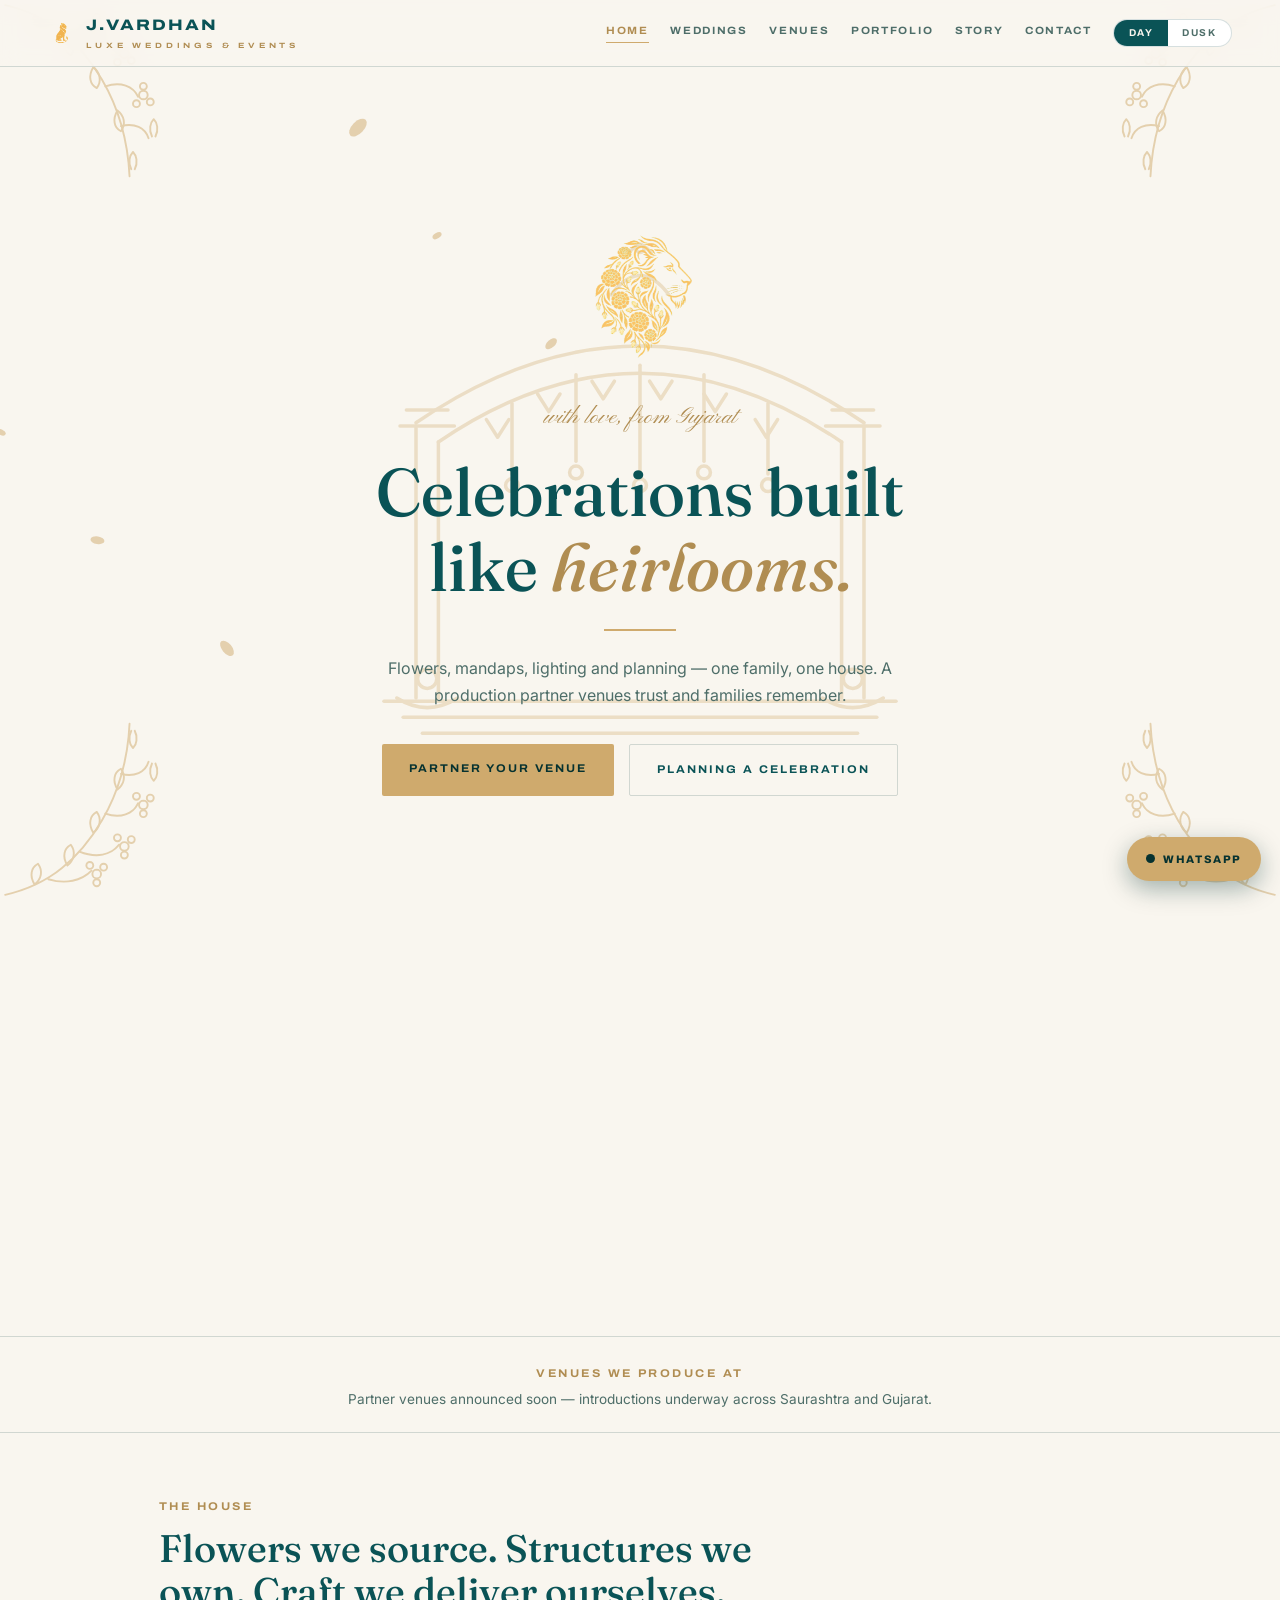
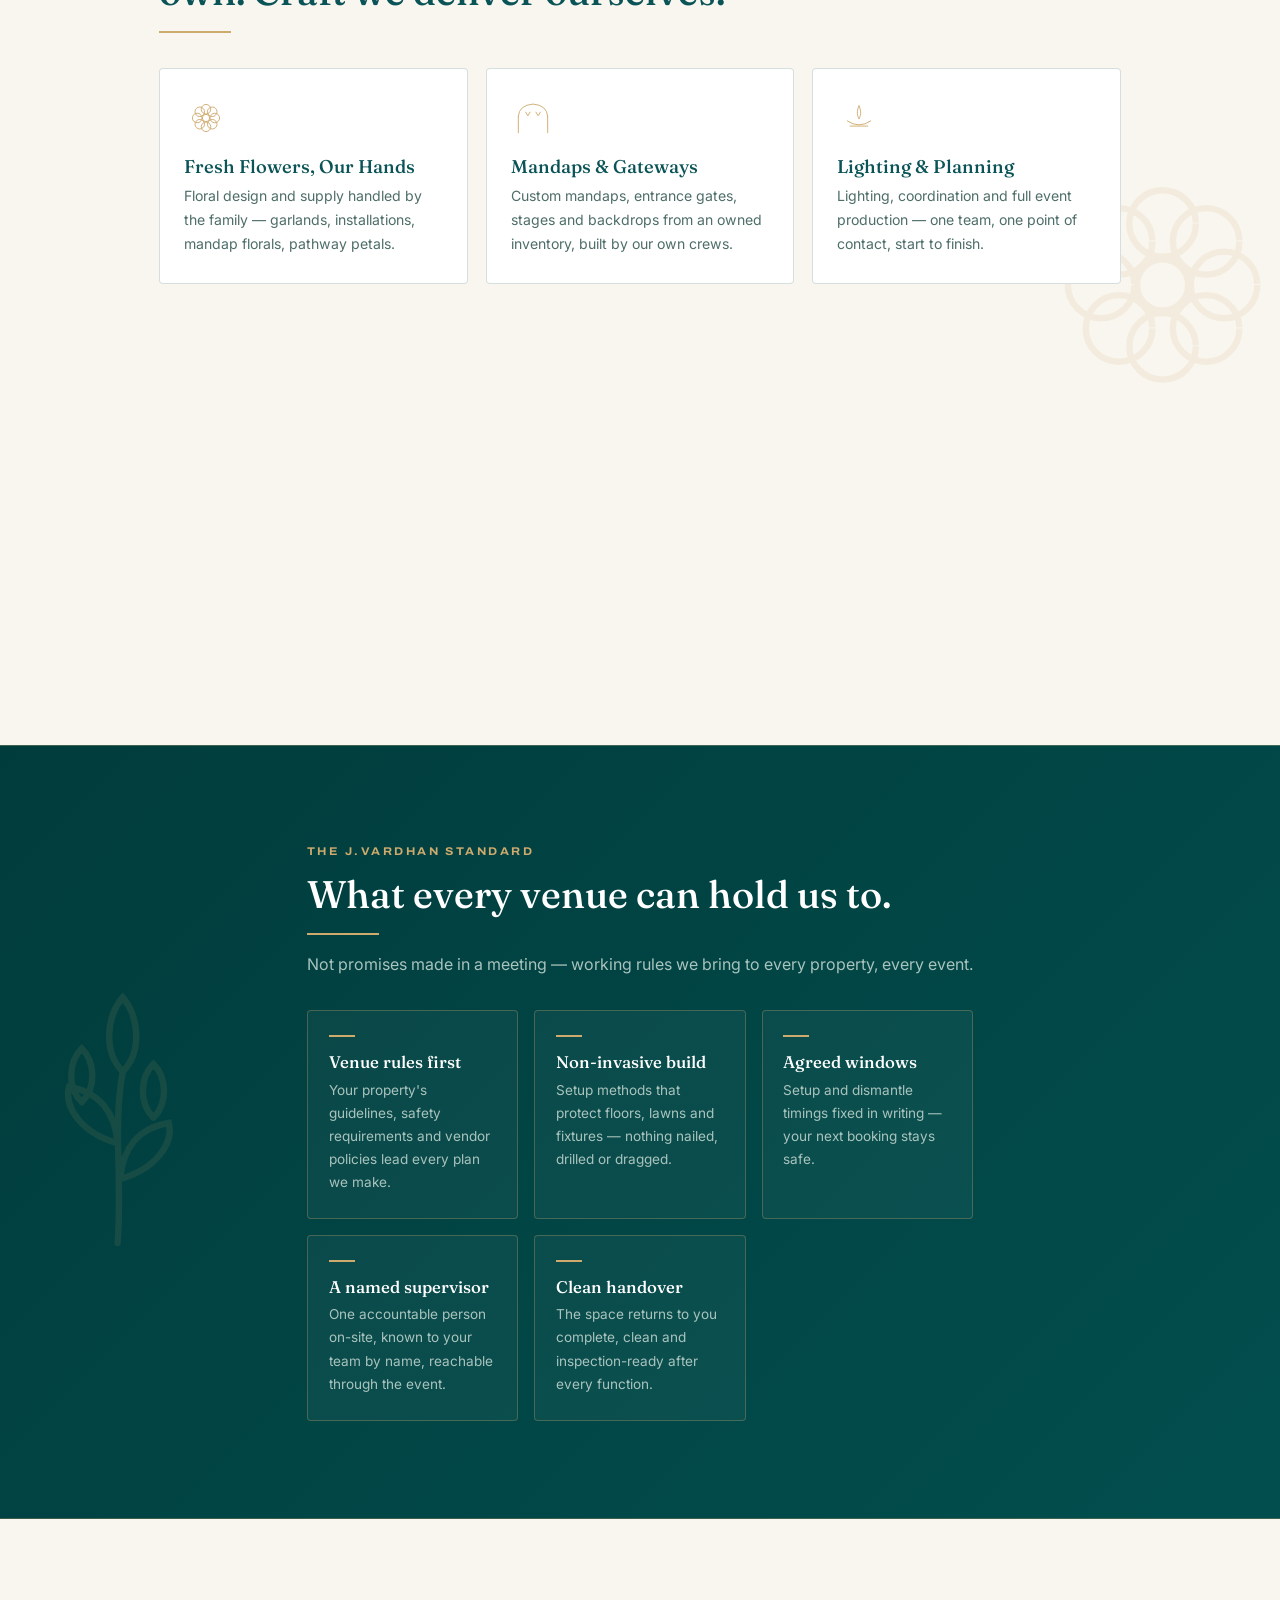
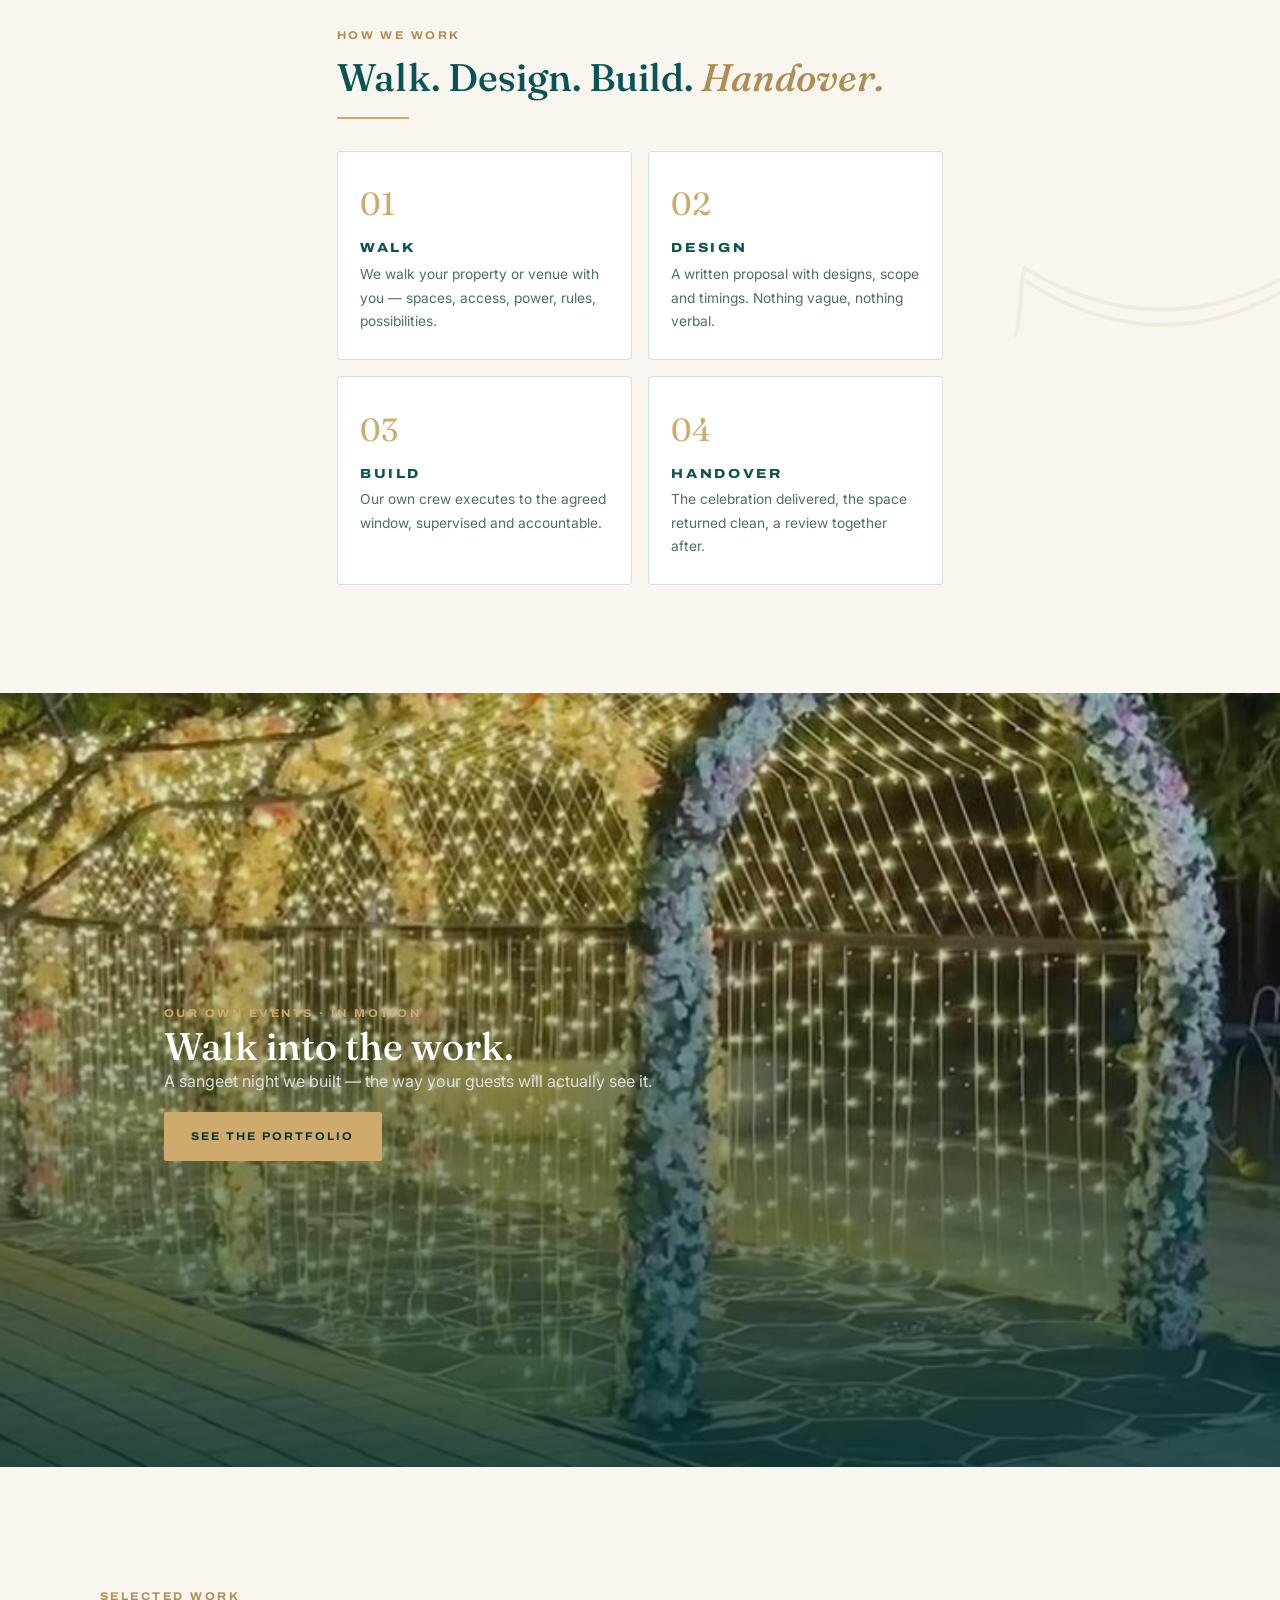
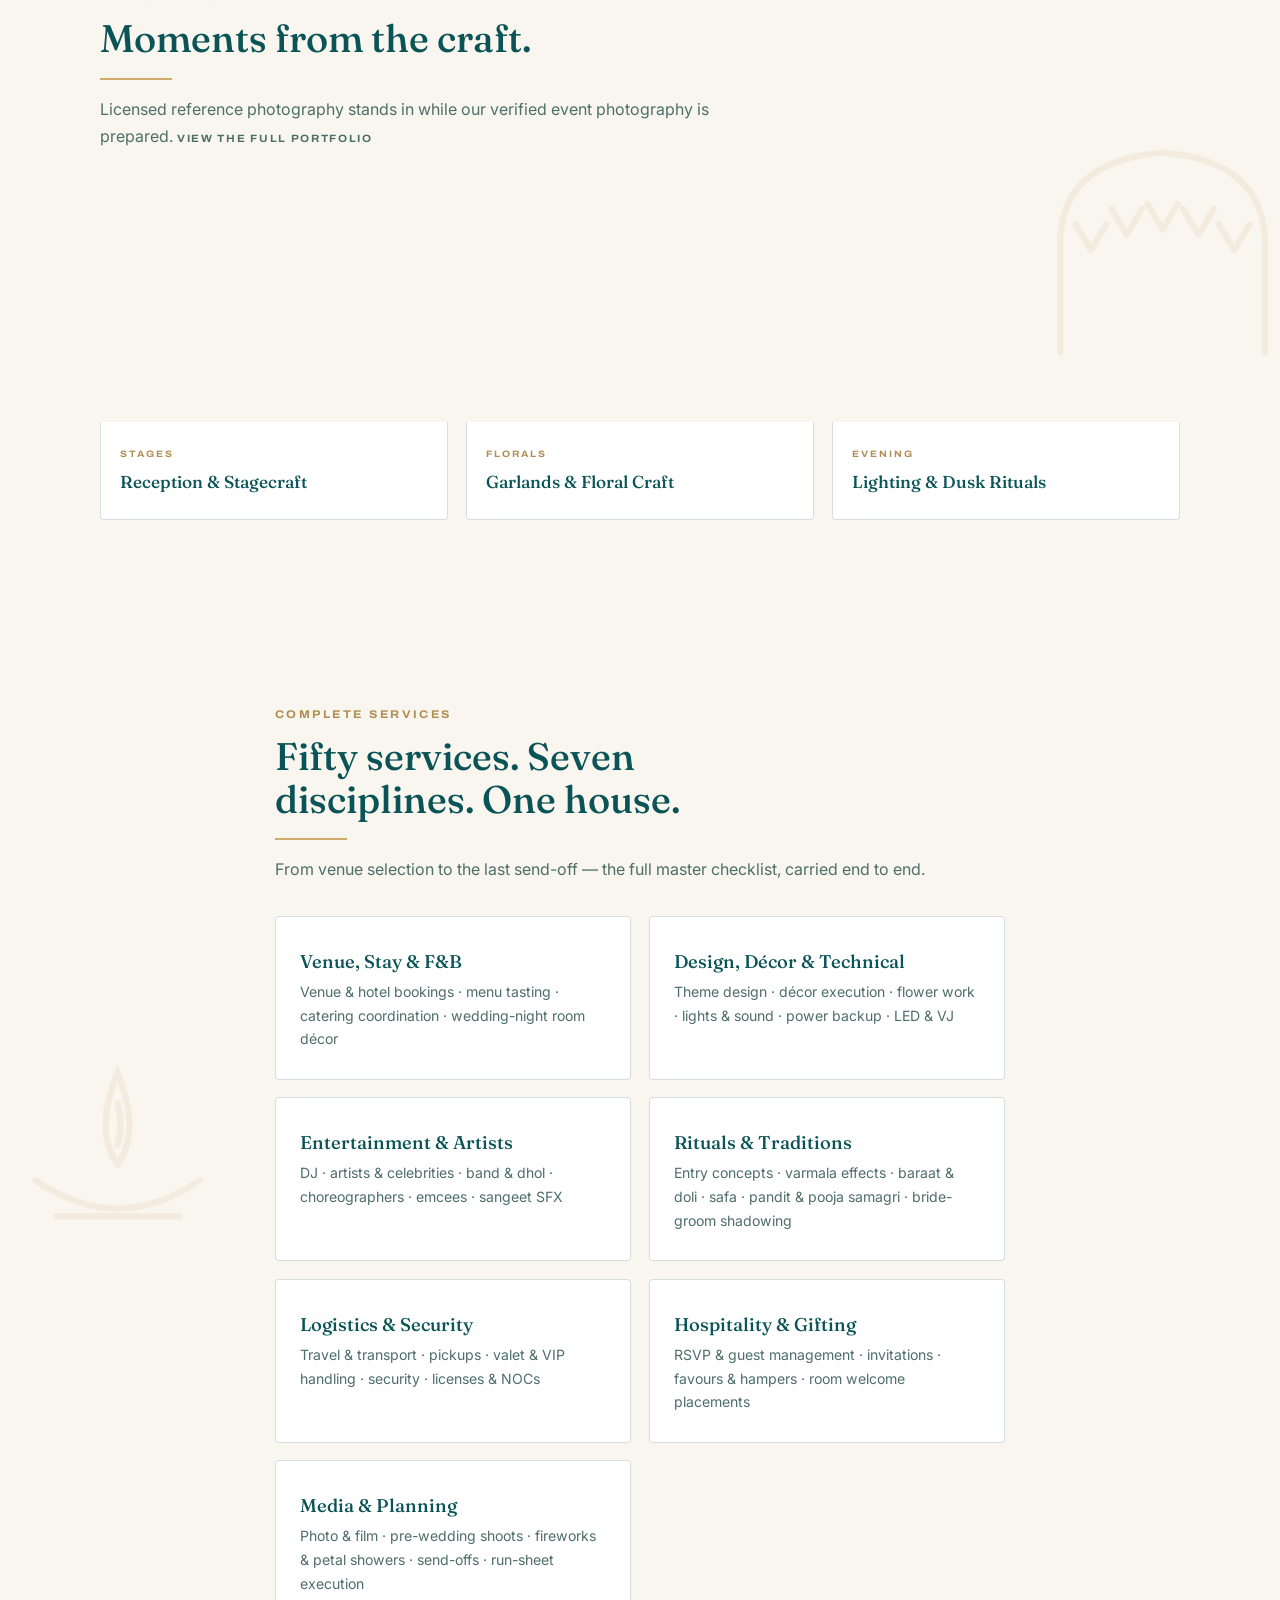
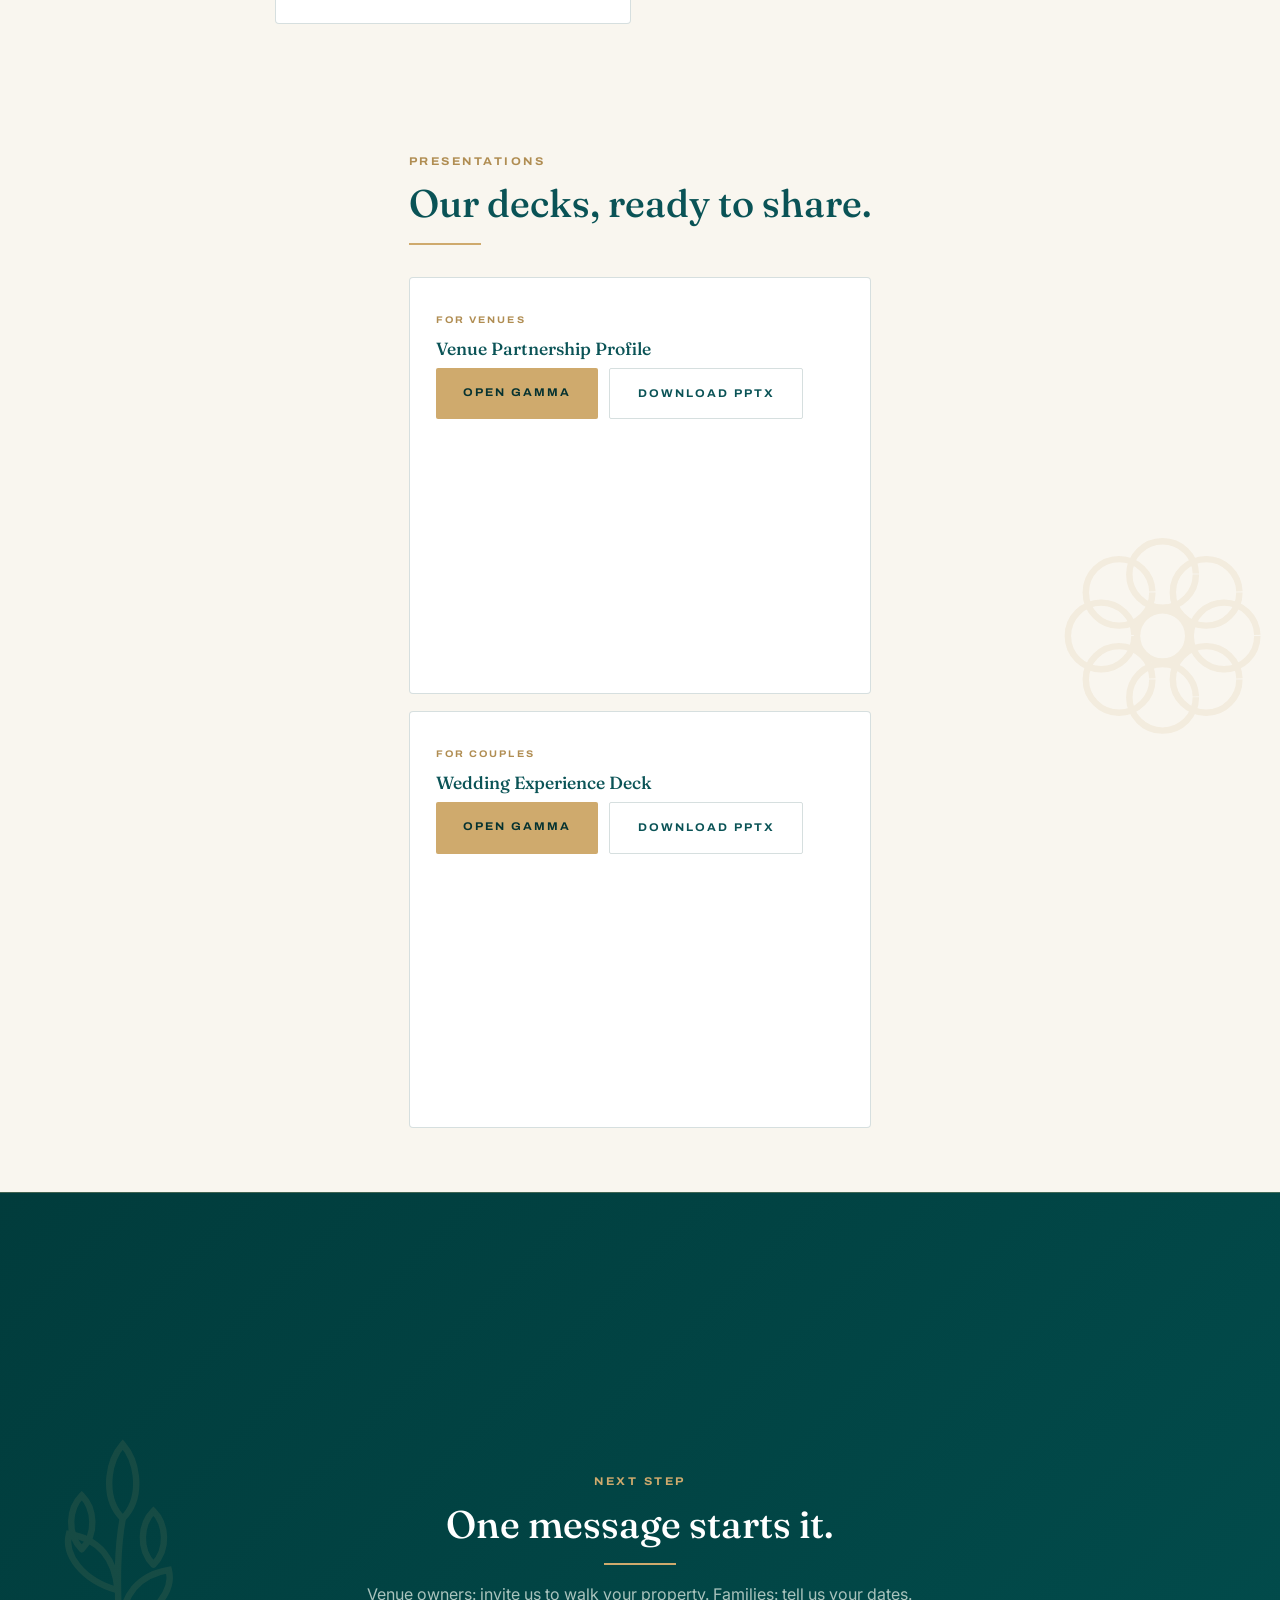
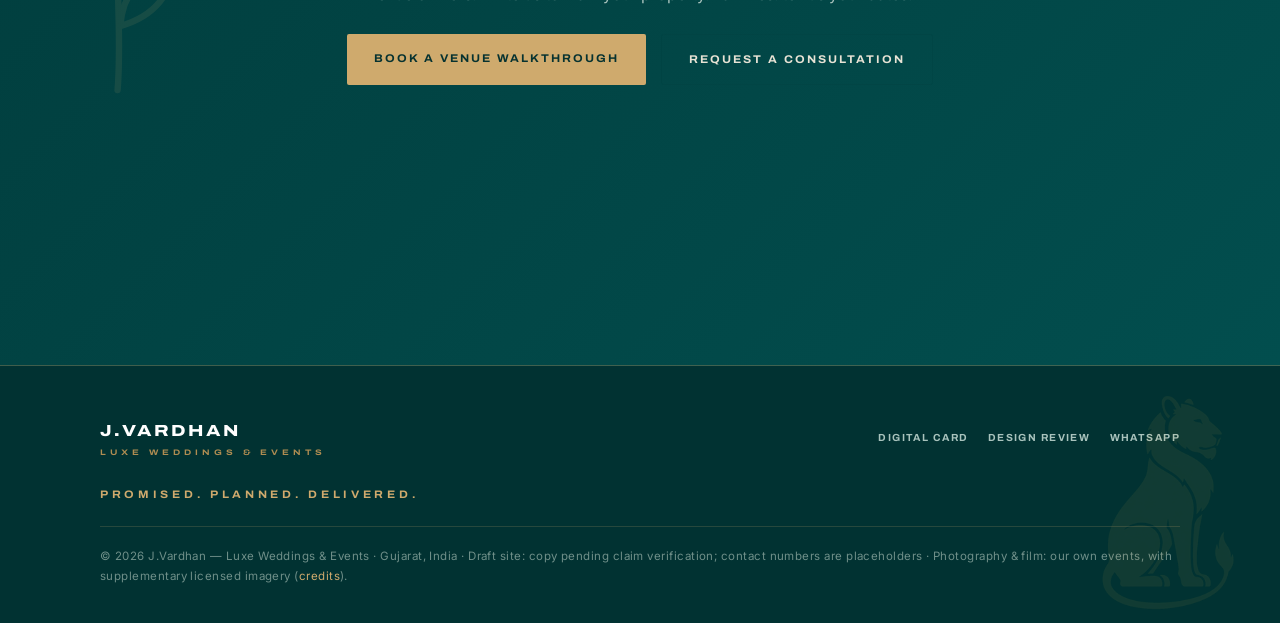
==== index.html @ c7047da2 "Whitespace fill + cache busting - Faint gold side motifs auto-draw into every section's empty edges " ====
<!DOCTYPE html>
<html lang="en">
<head>
  <meta charset="UTF-8">
  <meta name="viewport" content="width=device-width, initial-scale=1.0">
  <title>J.Vardhan — Luxe Weddings &amp; Events | Wedding Production, Gujarat</title>
  <meta name="description" content="A family house of flowers, mandaps, lighting and end-to-end wedding production across Gujarat — and a disciplined partner for the venues that host them.">
  <link rel="canonical" href="https://mihirzalavadia.github.io/jvardhan-site/">
  <meta property="og:type" content="website">
  <meta property="og:title" content="J.Vardhan — Luxe Weddings &amp; Events">
  <meta property="og:description" content="Celebrations built like heirlooms. Flowers, mandaps, lighting and planning — one family, one house. Gujarat, India.">
  <meta property="og:image" content="https://mihirzalavadia.github.io/jvardhan-site/assets/photos/mandap-mandap-chandeliers.jpg">
  <meta property="og:url" content="https://mihirzalavadia.github.io/jvardhan-site/">
  <meta name="twitter:card" content="summary_large_image">
  <link rel="icon" type="image/png" href="assets/lion-guardian.png">
  <link rel="preconnect" href="https://fonts.googleapis.com">
  <link rel="preconnect" href="https://fonts.gstatic.com" crossorigin>
  <link href="https://api.fontshare.com/v2/css?f[]=boska@400,401,500,501,700&display=swap" rel="stylesheet">
  <link href="https://fonts.googleapis.com/css2?family=Archivo:wdth,wght@62..125,400..900&family=Fraunces:ital,opsz,wght@0,9..144,300..700;1,9..144,300..700&family=Inter:wght@400;500;600&family=Pinyon+Script&display=swap" rel="stylesheet">
  <link rel="stylesheet" href="design-system.css?v=4">
  <link rel="preload" as="image" href="assets/photos/mandap-mandap-chandeliers.jpg">
  <script src="ds.js?v=4" defer></script>
  <script type="application/ld+json">
  {
    "@context": "https://schema.org",
    "@type": "LocalBusiness",
    "name": "J.Vardhan - Luxe Weddings & Events",
    "description": "Wedding and event production house: floral design, mandaps, lighting and end-to-end planning across Gujarat, India.",
    "url": "https://mihirzalavadia.github.io/jvardhan-site/",
    "image": "https://mihirzalavadia.github.io/jvardhan-site/assets/lion-floral.png",
    "areaServed": "Gujarat, India",
    "slogan": "Promised. Planned. Delivered."
  }
  </script>
  <style>
    .hero-home { position: relative; text-align: center; overflow: hidden; padding: clamp(3.2rem, 8vw, 5.6rem) 1.5rem clamp(2.6rem, 6vw, 4rem); }
    .hero-home .lion-emblem { width: clamp(130px, 16vw, 175px); margin-inline: auto; }
    .hero-home h1 { max-width: 17ch; margin: 1rem auto 0; }
    .hero-strip { display: grid; grid-template-columns: repeat(auto-fit, minmax(200px, 1fr)); gap: 1.1rem; max-width: 1080px; margin: 0 auto; padding: 0 clamp(1.2rem, 6vw, 4rem) 1rem; }
    .hero-strip .arch-img { aspect-ratio: 3 / 4; }
    .venue-strip { border-top: 1px solid var(--line); border-bottom: 1px solid var(--line); padding: 1.3rem clamp(1.2rem, 6vw, 4rem); text-align: center; }
    .venue-strip p { font-size: .85rem; color: var(--muted); margin-top: .2rem; }
    .pillars, .cat-grid, .case-grid { display: grid; grid-template-columns: repeat(auto-fit, minmax(240px, 1fr)); gap: 1.1rem; }
    .method { display: grid; grid-template-columns: repeat(auto-fit, minmax(200px, 1fr)); gap: 1rem; counter-reset: step; }
    .step { background: var(--surface); border: 1px solid var(--line); border-radius: var(--radius); padding: 1.6rem 1.4rem; counter-increment: step; }
    .step::before { content: "0" counter(step); font-family: var(--font-display); font-size: 2rem; color: var(--accent); display: block; margin-bottom: .6rem; font-variant-numeric: tabular-nums; }
    .step h3 { font-family: var(--font-label); font-stretch: 115%; font-weight: 800; font-size: .82rem; letter-spacing: .2em; text-transform: uppercase; margin-bottom: .45rem; }
    .step p { font-size: .86rem; color: var(--muted); }
    .std-grid { display: grid; grid-template-columns: repeat(auto-fit, minmax(210px, 1fr)); gap: 1rem; }
    .std-card { border: 1px solid rgba(207,170,109,.3); border-radius: var(--radius); padding: 1.5rem 1.3rem; background: rgba(255,255,255,.04); }
    .std-card::before { content: ""; display: block; width: 26px; height: 2px; background: #CFAA6D; margin-bottom: 1rem; }
    .std-card h3 { font-size: 1.05rem; margin-bottom: .4rem; }
    .std-card p { font-size: .85rem; }
    .case .frame-img { aspect-ratio: 16 / 11; }
    .case figcaption { padding: 1rem 1.2rem 1.2rem; background: var(--surface); border: 1px solid var(--line); border-top: 0; border-radius: 0 0 var(--radius) var(--radius); }
    .case figcaption strong { display: block; font-family: var(--font-display); font-weight: 500; color: var(--heading); font-size: 1.08rem; margin: .15rem 0 .2rem; }
    .case .frame-img { border-radius: var(--radius) var(--radius) 0 0; }
    .deck-grid { display: grid; grid-template-columns: repeat(auto-fit, minmax(300px, 1fr)); gap: 1.1rem; }
    .deck-card { background: var(--surface); border: 1px solid var(--line); border-radius: var(--radius); padding: 1.6rem; }
    .deck-card h3 { font-size: 1.1rem; margin: .5rem 0 .6rem; }
    .deck-card p { font-size: .88rem; color: var(--muted); margin-bottom: 1.1rem; }
    .deck-actions { display: flex; gap: .7rem; flex-wrap: wrap; margin-bottom: 1.1rem; }
    .embed-slot iframe { width: 100%; aspect-ratio: 16 / 9; border: 0; border-radius: var(--radius); display: block; }
  </style>
</head>
<body>
<div id="loader" aria-hidden="true">
  <div class="loader-inner">
    <svg viewBox="0 0 400 320" fill="none" stroke="currentColor" stroke-width="3" stroke-linecap="round" stroke-linejoin="round" style="width:180px;height:auto;"><path d="M60 290 V120"/><path d="M74 290 V130"/><path d="M340 290 V120"/><path d="M326 290 V130"/><path d="M60 118 Q200 22 340 118"/><path d="M74 130 Q200 44 326 130"/><path d="M182 38 Q200 14 218 38"/><path d="M193 12 Q200 2 207 12"/><path d="M160 88 V142"/><circle cx="160" cy="149" r="4"/><path d="M200 82 V150"/><circle cx="200" cy="157" r="4"/><path d="M240 88 V142"/><circle cx="240" cy="149" r="4"/><path d="M40 292 H360"/><path d="M52 302 H348"/></svg>
    <div class="wordmark">J.VARDHAN<small>LUXE WEDDINGS &amp; EVENTS</small></div>
    <div class="loader-bar"></div>
  </div>
</div>

<nav class="site-nav">
  <a class="brand" href="index.html" aria-label="J.Vardhan home"><span class="lion-icon"></span><span class="wordmark">J.VARDHAN<small>LUXE WEDDINGS &amp; EVENTS</small></span></a>
  <div class="nav-links">
    <a class="nav-link active" href="index.html">Home</a>
    <a class="nav-link" href="weddings.html">Weddings</a>
    <a class="nav-link" href="venues.html">Venues</a>
    <a class="nav-link" href="portfolio.html">Portfolio</a>
    <a class="nav-link" href="story.html">Story</a>
    <a class="nav-link" href="contact.html">Contact</a>
    <div class="toggle" role="group" aria-label="Theme"><button type="button" id="btnDay" aria-pressed="true">Day</button><button type="button" id="btnDusk" aria-pressed="false">Dusk</button></div>
  </div>
</nav>

<header class="hero-home">
  <canvas id="petals" aria-hidden="true"></canvas>
  <div style="position:relative;z-index:2;">
    <img class="lion-emblem rise" src="assets/lion-floral.png" alt="J.Vardhan floral-mane lion emblem">
    <p class="script-accent rise d1" style="margin-top:.8rem;">with love, from Gujarat</p>
    <h1 class="display-1 rise d2">Celebrations built like <em>heirlooms.</em></h1>
    <div class="gold-rule rise d3" style="margin:1.5rem auto;"></div>
    <p class="rise d3" style="max-width:56ch;margin:0 auto 2.2rem;color:var(--muted);">Flowers, mandaps, lighting and planning — one family, one house. A production partner venues trust and families remember.</p>
    <div class="rise d4" style="display:flex;gap:.9rem;justify-content:center;flex-wrap:wrap;">
      <a class="btn btn-gold" href="venues.html">Partner Your Venue</a>
      <a class="btn btn-ghost" href="weddings.html">Planning a Celebration</a>
    </div>
  </div>
</header>

<div class="hero-strip">
  <div class="arch-img img-hover cr"><img src="assets/real/real-wedding-photo-08.jpg" alt="Grand entrance gateway with elephant statues and drapes, built by J.Vardhan"></div>
  <div class="arch-img img-hover cr"><img src="assets/photos/rituals-varmala-exchange.jpg" alt="Varmala exchange at a vibrant wedding" loading="lazy"></div>
  <div class="arch-img img-hover cr duotone-dusk"><img src="assets/photos/evening-bride-string-lights.jpg" alt="Bride beneath strings of warm evening lights" loading="lazy"></div>
</div>

<div class="venue-strip reveal">
  <span class="eyebrow">Venues We Produce At</span>
  <p>Partner venues announced soon — introductions underway across Saurashtra and Gujarat.</p>
</div>

<section id="house">
  <div class="shell">
    <div class="lockup reveal">
      <span class="eyebrow">The House</span>
      <h2 class="display-2">Flowers we source. Structures we own. Craft we deliver ourselves.</h2>
      <div class="gold-rule"></div>
    </div>
    <div class="pillars" style="margin-top:2.2rem;">
      <div class="card reveal"><span class="motif draw"><svg viewBox="0 0 120 120" fill="none" stroke="currentColor" stroke-width="2.5" style="color:var(--accent);width:44px;height:44px;"><circle cx="60" cy="60" r="10"/><circle cx="84" cy="60" r="13"/><circle cx="77" cy="77" r="13"/><circle cx="60" cy="84" r="13"/><circle cx="43" cy="77" r="13"/><circle cx="36" cy="60" r="13"/><circle cx="43" cy="43" r="13"/><circle cx="60" cy="36" r="13"/><circle cx="77" cy="43" r="13"/></svg></span><h3>Fresh Flowers, Our Hands</h3><p>Floral design and supply handled by the family — garlands, installations, mandap florals, pathway petals.</p></div>
      <div class="card reveal"><span class="motif draw"><svg viewBox="0 0 120 120" fill="none" stroke="currentColor" stroke-width="2.5" stroke-linecap="round" stroke-linejoin="round" style="color:var(--accent);width:44px;height:44px;"><path d="M20 100 V55"/><path d="M100 100 V55"/><path d="M20 55 Q22 25 60 22 Q98 25 100 55"/><path d="M40 44 l6 10 l6 -10"/><path d="M68 44 l6 10 l6 -10"/></svg></span><h3>Mandaps &amp; Gateways</h3><p>Custom mandaps, entrance gates, stages and backdrops from an owned inventory, built by our own crews.</p></div>
      <div class="card reveal"><span class="motif draw"><svg viewBox="0 0 120 120" fill="none" stroke="currentColor" stroke-width="2.5" stroke-linecap="round" style="color:var(--accent);width:44px;height:44px;"><path d="M28 68 Q60 90 92 68"/><path d="M36 82 H84"/><path d="M60 62 C52 50 56 36 60 26 C64 36 68 50 60 62 Z"/></svg></span><h3>Lighting &amp; Planning</h3><p>Lighting, coordination and full event production — one team, one point of contact, start to finish.</p></div>
      <div class="arch-img img-hover cr reveal"><img src="assets/real/real-stage-decore-02.jpg" alt="Evening lounge built by J.Vardhan — greenery and mirror-ball backdrop" loading="lazy" style="height:100%;min-height:260px;object-fit:cover;"></div>
    </div>
  </div>
</section>

<section class="band-dusk" id="standard">
  <div class="shell">
    <div class="lockup reveal">
      <span class="eyebrow">The J.Vardhan Standard</span>
      <h2 class="display-2">What every venue can hold us to.</h2>
      <div class="gold-rule"></div>
      <p>Not promises made in a meeting — working rules we bring to every property, every event.</p>
    </div>
    <div class="std-grid" style="margin-top:2rem;">
      <div class="std-card reveal"><h3>Venue rules first</h3><p>Your property's guidelines, safety requirements and vendor policies lead every plan we make.</p></div>
      <div class="std-card reveal"><h3>Non-invasive build</h3><p>Setup methods that protect floors, lawns and fixtures — nothing nailed, drilled or dragged.</p></div>
      <div class="std-card reveal"><h3>Agreed windows</h3><p>Setup and dismantle timings fixed in writing — your next booking stays safe.</p></div>
      <div class="std-card reveal"><h3>A named supervisor</h3><p>One accountable person on-site, known to your team by name, reachable through the event.</p></div>
      <div class="std-card reveal"><h3>Clean handover</h3><p>The space returns to you complete, clean and inspection-ready after every function.</p></div>
    </div>
  </div>
</section>

<section id="method">
  <div class="shell">
    <div class="lockup reveal">
      <span class="eyebrow">How We Work</span>
      <h2 class="display-2">Walk. Design. Build. <em>Handover.</em></h2>
      <div class="gold-rule"></div>
    </div>
    <div class="method" style="margin-top:2rem;">
      <div class="step reveal"><h3>Walk</h3><p>We walk your property or venue with you — spaces, access, power, rules, possibilities.</p></div>
      <div class="step reveal"><h3>Design</h3><p>A written proposal with designs, scope and timings. Nothing vague, nothing verbal.</p></div>
      <div class="step reveal"><h3>Build</h3><p>Our own crew executes to the agreed window, supervised and accountable.</p></div>
      <div class="step reveal"><h3>Handover</h3><p>The celebration delivered, the space returned clean, a review together after.</p></div>
    </div>
  </div>
</section>

<section class="video-band" style="background-image:url('assets/video/real-sangeet-night-decore-video-425-poster.jpg');">
  <video autoplay muted loop playsinline preload="metadata" poster="assets/video/real-sangeet-night-decore-video-425-poster.jpg" aria-hidden="true">
    <source src="assets/video/real-sangeet-night-decore-video-425.mp4" type="video/mp4">
  </video>
  <div class="vb-overlay" aria-hidden="true"></div>
  <div class="vb-content">
    <span class="eyebrow">Our Own Events · In Motion</span>
    <h2 class="display-2">Walk into the work.</h2>
    <p>A sangeet night we built — the way your guests will actually see it.</p>
    <a class="btn btn-gold" href="portfolio.html" style="margin-top:1rem;">See the Portfolio</a>
  </div>
</section>

<section id="work">
  <div class="shell">
    <div class="lockup reveal">
      <span class="eyebrow">Selected Work</span>
      <h2 class="display-2">Moments from the craft.</h2>
      <div class="gold-rule"></div>
      <p>Licensed reference photography stands in while our verified event photography is prepared. <a href="portfolio.html" class="nav-link" style="font-size:.66rem;">View the full portfolio</a></p>
    </div>
    <div class="case-grid" style="margin-top:2rem;">
      <figure class="case reveal"><div class="frame-img img-hover cr"><img src="assets/photos/stage-stage-floral-arch.jpg" alt="Wedding stage with floral arch" loading="lazy"></div><figcaption><span class="eyebrow" style="font-size:.58rem;">Stages</span><strong>Reception &amp; Stagecraft</strong></figcaption></figure>
      <figure class="case reveal"><div class="frame-img img-hover cr"><img src="assets/photos/florals-garland-marigold-closeup.jpg" alt="Marigold garlands close-up" loading="lazy"></div><figcaption><span class="eyebrow" style="font-size:.58rem;">Florals</span><strong>Garlands &amp; Floral Craft</strong></figcaption></figure>
      <figure class="case reveal"><div class="frame-img img-hover cr duotone-dusk"><img src="assets/photos/evening-diya-row.jpg" alt="Row of lit diyas at dusk" loading="lazy"></div><figcaption><span class="eyebrow" style="font-size:.58rem;">Evening</span><strong>Lighting &amp; Dusk Rituals</strong></figcaption></figure>
    </div>
  </div>
</section>

<section id="services">
  <div class="shell">
    <div class="lockup reveal">
      <span class="eyebrow">Complete Services</span>
      <h2 class="display-2">Fifty services. Seven disciplines. One house.</h2>
      <div class="gold-rule"></div>
      <p>From venue selection to the last send-off — the full master checklist, carried end to end.</p>
    </div>
    <div class="cat-grid" style="margin-top:2rem;">
      <div class="card reveal"><h3>Venue, Stay &amp; F&amp;B</h3><p>Venue &amp; hotel bookings · menu tasting · catering coordination · wedding-night room décor</p></div>
      <div class="card reveal"><h3>Design, Décor &amp; Technical</h3><p>Theme design · décor execution · flower work · lights &amp; sound · power backup · LED &amp; VJ</p></div>
      <div class="card reveal"><h3>Entertainment &amp; Artists</h3><p>DJ · artists &amp; celebrities · band &amp; dhol · choreographers · emcees · sangeet SFX</p></div>
      <div class="card reveal"><h3>Rituals &amp; Traditions</h3><p>Entry concepts · varmala effects · baraat &amp; doli · safa · pandit &amp; pooja samagri · bride-groom shadowing</p></div>
      <div class="card reveal"><h3>Logistics &amp; Security</h3><p>Travel &amp; transport · pickups · valet &amp; VIP handling · security · licenses &amp; NOCs</p></div>
      <div class="card reveal"><h3>Hospitality &amp; Gifting</h3><p>RSVP &amp; guest management · invitations · favours &amp; hampers · room welcome placements</p></div>
      <div class="card reveal"><h3>Media &amp; Planning</h3><p>Photo &amp; film · pre-wedding shoots · fireworks &amp; petal showers · send-offs · run-sheet execution</p></div>
    </div>
  </div>
</section>

<section id="decks">
  <div class="shell">
    <div class="lockup reveal">
      <span class="eyebrow">Presentations</span>
      <h2 class="display-2">Our decks, ready to share.</h2>
      <div class="gold-rule"></div>
    </div>
    <div class="deck-grid" style="margin-top:2rem;">
      <div class="deck-card reveal">
        <span class="eyebrow" style="font-size:.6rem;">For Venues</span>
        <h3>Venue Partnership Profile</h3>
        <div class="deck-actions">
          <a class="btn btn-gold" href="https://gamma.app/docs/e8l4s66mb99wnsn" target="_blank" rel="noopener">Open Gamma</a>
          <a class="btn btn-ghost" href="assets/decks/JVARDHAN-B2B-VENUE-TRUST-DECK.pptx">Download PPTX</a>
        </div>
        <div class="embed-slot"><iframe src="https://gamma.app/embed/e8l4s66mb99wnsn" allow="fullscreen" title="Venue Partnership Trust Deck" loading="lazy"></iframe></div>
      </div>
      <div class="deck-card reveal">
        <span class="eyebrow" style="font-size:.6rem;">For Couples</span>
        <h3>Wedding Experience Deck</h3>
        <div class="deck-actions">
          <a class="btn btn-gold" href="https://gamma.app/docs/vffu0vihvejfh9n" target="_blank" rel="noopener">Open Gamma</a>
          <a class="btn btn-ghost" href="assets/decks/JVARDHAN-CUSTOMER-TRUST-DECK.pptx">Download PPTX</a>
        </div>
        <div class="embed-slot"><iframe src="https://gamma.app/embed/vffu0vihvejfh9n" allow="fullscreen" title="Wedding Experience Trust Deck" loading="lazy"></iframe></div>
      </div>
    </div>
  </div>
</section>

<section class="band-dusk">
  <div class="shell" style="text-align:center;">
    <div class="lockup center reveal">
      <span class="eyebrow">Next Step</span>
      <h2 class="display-2">One message starts it.</h2>
      <div class="gold-rule"></div>
      <p>Venue owners: invite us to walk your property. Families: tell us your dates.</p>
    </div>
    <div class="reveal" style="display:flex;gap:.9rem;justify-content:center;flex-wrap:wrap;margin-top:1.6rem;">
      <a class="btn btn-gold" href="contact.html">Book a Venue Walkthrough</a>
      <a class="btn btn-ghost" href="contact.html">Request a Consultation</a>
    </div>
  </div>
</section>

<footer class="site-footer">
  <img class="ghost" src="assets/lion-guardian.png" alt="" aria-hidden="true">
  <div class="foot-row">
    <span class="wordmark">J.VARDHAN<small>LUXE WEDDINGS &amp; EVENTS</small></span>
    <div class="foot-links">
      <a href="connect.html">Digital Card</a>
      <a href="style-preview.html">Design Review</a>
      <a href="https://wa.me/910000000000" rel="noopener">WhatsApp</a>
    </div>
  </div>
  <p class="foot-tag">Promised. Planned. Delivered.</p>
  <p class="foot-note">&copy; 2026 J.Vardhan — Luxe Weddings &amp; Events · Gujarat, India · Draft site: copy pending claim verification; contact numbers are placeholders · Photography &amp; film: our own events, with supplementary licensed imagery (<a href="assets/photos/photos-credits.md">credits</a>).</p>
</footer>

<a class="float-wa" href="https://wa.me/910000000000" rel="noopener" aria-label="Chat on WhatsApp">WhatsApp</a>
</body>
</html>
---- design-system.css ----
/* ============================================================
   J.VARDHAN — LUXE WEDDINGS & EVENTS · Design System v2
   Law lives in .claude/skills/web-design/SKILL.md — keep in sync.
   ============================================================ */

/* ---------- tokens ---------- */
:root {
  /* colour — Day */
  --bg: #F9F6EF;
  --bg-css: #F9F6EF;
  --surface: #FFFFFF;
  --text: #0A3F3B;
  --heading: #0A5356;
  --muted: #4E6E69;
  --accent: #CFAA6D;
  --accent-deep: #B08D52;
  --line: rgba(1, 60, 60, .16);
  --shadow: 0 10px 30px rgba(1, 60, 60, .08);
  --dusk-a: #013C3C;
  --dusk-b: #024E4E;

  /* type */
  --font-display: "Boska", "Fraunces", Georgia, serif;
  --font-script: "Pinyon Script", cursive;
  --font-label: "Archivo", Arial, sans-serif;
  --font-sans: "Inter", "Segoe UI", system-ui, sans-serif;

  /* scale */
  --fs-d1: clamp(2.2rem, 5.4vw, 4.2rem);
  --fs-d2: clamp(1.6rem, 3.2vw, 2.4rem);
  --fs-h3: 1.15rem;
  --fs-body: 1rem;
  --fs-cap: .82rem;
  --fs-eyebrow: .7rem;

  /* shape */
  --arch: 999px 999px 6px 6px; /* signature arch crop */
  --radius: 4px;

  /* motion */
  --ease-drape: cubic-bezier(.22, .8, .3, 1);
}
:root[data-theme="dusk"] {
  --bg: #013C3C;
  --bg-css: linear-gradient(135deg, #013C3C 0%, #024E4E 100%);
  --surface: rgba(255, 255, 255, .05);
  --text: #E8E3D5;
  --heading: #FFFFFF;
  --muted: #A9C3BD;
  --accent-deep: #E0C08A;
  --line: rgba(207, 170, 109, .28);
  --shadow: 0 10px 30px rgba(0, 0, 0, .25);
}

/* ---------- base ---------- */
* { margin: 0; padding: 0; box-sizing: border-box; }
html { scroll-behavior: smooth; }
body {
  background: var(--bg-css);
  background-attachment: fixed;
  color: var(--text);
  font-family: var(--font-sans);
  font-size: var(--fs-body);
  line-height: 1.7;
  transition: color .4s ease;
}
img { max-width: 100%; display: block; }
h1, h2, h3 { font-family: var(--font-display); font-weight: 500; color: var(--heading); text-wrap: balance; line-height: 1.12; }
h1 em, h2 em { font-style: italic; color: var(--accent-deep); }
a:focus-visible, button:focus-visible, input:focus-visible, select:focus-visible, textarea:focus-visible,
summary:focus-visible { outline: 2px solid var(--accent); outline-offset: 2px; }
@media (prefers-reduced-motion: reduce) {
  *, *::before, *::after { animation: none !important; transition: none !important; }
  html { scroll-behavior: auto; }
}

/* ---------- type roles ---------- */
.display-1 { font-size: var(--fs-d1); }
.display-2 { font-size: var(--fs-d2); }
.eyebrow {
  font-family: var(--font-label); font-stretch: 110%;
  font-size: var(--fs-eyebrow); font-weight: 700;
  letter-spacing: .22em; text-transform: uppercase;
  color: var(--accent-deep);
}
.script-accent { font-family: var(--font-script); font-size: 1.5rem; color: var(--accent-deep); font-weight: 400; }
.caption { font-size: var(--fs-cap); color: var(--muted); }

/* stationery lockup — the section opener */
.lockup { max-width: 680px; }
.lockup .eyebrow { display: block; margin-bottom: .7rem; }
.lockup h1, .lockup h2 { margin-bottom: .8rem; }
.lockup .gold-rule { margin: 1.1rem 0 1rem; }
.lockup p { color: var(--muted); }
.lockup.center { margin-inline: auto; text-align: center; }
.lockup.center .gold-rule { margin-inline: auto; }
.gold-rule { width: 72px; height: 2px; background: var(--accent); }

/* brand wordmark */
.wordmark {
  font-family: var(--font-label); font-stretch: 122%; font-weight: 800;
  letter-spacing: .13em; color: var(--heading); white-space: nowrap;
}
.wordmark small { display: block; font-size: .5em; font-weight: 700; letter-spacing: .5em; color: var(--accent-deep); margin-top: .18em; }

/* ---------- layout ---------- */
section { padding: clamp(2.3rem, 5vw, 4.2rem) clamp(1.2rem, 6vw, 4rem); }
.shell { max-width: 1080px; margin-inline: auto; }
section > .shell { position: relative; z-index: 1; }

/* faint side motifs — automatic whitespace fill (injected by ds.js) */
.side-motif { position: absolute; top: 50%; transform: translateY(-50%); width: min(320px, 24vw); color: var(--accent); opacity: .13; pointer-events: none; z-index: 0; }
.side-motif svg { width: 100%; height: auto; }
.side-motif.sm-right { right: -36px; }
.side-motif.sm-left { left: -36px; transform: translateY(-50%) scaleX(-1); }
.band-dusk .side-motif { opacity: .1; }
@media (max-width: 900px) { .side-motif { display: none; } }
.band-dusk {
  background: linear-gradient(135deg, var(--dusk-a), var(--dusk-b));
  color: #E8E3D5;
  border-top: 1px solid rgba(207, 170, 109, .3);
  border-bottom: 1px solid rgba(207, 170, 109, .3);
}
.band-dusk h1, .band-dusk h2, .band-dusk h3 { color: #fff; }
.band-dusk p { color: #A9C3BD; }
.band-dusk .eyebrow { color: #CFAA6D; }

/* ---------- motifs ---------- */
.motif { color: var(--accent); display: inline-block; }
.motif img, .motif svg { width: 100%; height: 100%; }
.motif-divider { display: flex; justify-content: center; padding: .4rem 0 1.2rem; color: var(--accent); }
.motif-divider img { height: 30px; opacity: .85; }
.corner-frame { position: relative; }
.corner-frame::before, .corner-frame::after {
  content: ""; position: absolute; width: 34px; height: 34px;
  border: 2px solid var(--accent); opacity: .6;
}
.corner-frame::before { top: 10px; left: 10px; border-right: 0; border-bottom: 0; }
.corner-frame::after { bottom: 10px; right: 10px; border-left: 0; border-top: 0; }

/* ---------- buttons ---------- */
.btn {
  display: inline-block;
  font-family: var(--font-label); font-stretch: 108%; font-size: .7rem; font-weight: 700;
  letter-spacing: .18em; text-transform: uppercase; text-decoration: none;
  padding: .95rem 1.7rem; border-radius: 2px; border: 0; cursor: pointer;
  transition: transform .25s, box-shadow .25s, background .25s, color .25s, border-color .25s;
}
.btn:hover { transform: translateY(-2px); box-shadow: var(--shadow); }
.btn-gold { background: var(--accent); color: #063230; }
.btn-gold:hover { background: var(--accent-deep); }
.btn-ghost { border: 1px solid var(--line); color: var(--heading); background: transparent; }
.band-dusk .btn-ghost, .band-dusk .btn-ghost:visited { color: #E8E3D5; }

/* nav link underline draw */
.nav-link { position: relative; font-family: var(--font-label); font-stretch: 108%; font-size: .66rem; font-weight: 700; letter-spacing: .16em; text-transform: uppercase; color: var(--muted); text-decoration: none; padding-bottom: .2rem; }
.nav-link::after { content: ""; position: absolute; left: 0; bottom: 0; height: 1.5px; width: 0; background: var(--accent); transition: width .25s var(--ease-drape); }
.nav-link:hover { color: var(--accent-deep); }
.nav-link:hover::after { width: 100%; }

/* ---------- cards ---------- */
.card { background: var(--surface); border: 1px solid var(--line); border-radius: var(--radius); padding: 1.7rem 1.5rem; }
.card h3 { font-size: var(--fs-h3); margin: .5rem 0 .45rem; }
.card p { font-size: .88rem; color: var(--muted); }
.card .motif { width: 44px; height: 44px; }

/* service item (checklist categories) */
.svc-cat { display: flex; gap: 1rem; align-items: flex-start; }
.svc-cat .motif { flex: 0 0 40px; height: 40px; margin-top: .2rem; }

/* case-study spec block */
.spec { display: grid; gap: .35rem; font-size: .8rem; }
.spec > div { display: grid; grid-template-columns: 92px 1fr; gap: .6rem; }
.spec dt { font-family: var(--font-label); font-size: .6rem; font-weight: 700; letter-spacing: .14em; text-transform: uppercase; color: var(--accent-deep); padding-top: .15rem; }
.spec dd { color: var(--muted); }

/* ---------- imagery ---------- */
.arch-img { border-radius: var(--arch); overflow: hidden; border: 1px solid var(--line); }
.arch-img img { width: 100%; height: 100%; object-fit: cover; }
.frame-img { border-radius: var(--radius); overflow: hidden; border: 1px solid var(--line); }
.img-hover { overflow: hidden; }
.img-hover img { transition: transform .5s var(--ease-drape), opacity .3s; }
.img-hover:hover img { transform: scale(1.04); }
.duotone-dusk { position: relative; }
.duotone-dusk::after { content: ""; position: absolute; inset: 0; background: linear-gradient(180deg, rgba(1,60,60,0) 40%, rgba(1,50,50,.55)); pointer-events: none; }

/* ---------- animation blocks ---------- */
/* Veil Lift — page-load curtain (element #veil added per page) */
#veil {
  position: fixed; inset: 0; z-index: 90; pointer-events: none;
  background: linear-gradient(180deg, var(--dusk-a), var(--bg));
  transform: translateY(0);
  transition: transform .9s var(--ease-drape), opacity .9s var(--ease-drape);
}
#veil.lift { transform: translateY(-100%); opacity: .2; }
.rise { opacity: 0; transform: translateY(18px); animation: jvRise .9s var(--ease-drape) forwards; }
.rise.d1 { animation-delay: .15s; } .rise.d2 { animation-delay: .3s; }
.rise.d3 { animation-delay: .45s; } .rise.d4 { animation-delay: .6s; }
@keyframes jvRise { to { opacity: 1; transform: none; } }

/* Curtain Reveal — scroll images */
.cr { clip-path: inset(0 0 100% 0); transition: clip-path 1.2s var(--ease-drape); }
.cr.in { clip-path: inset(0 0 0% 0); }

/* soft reveal for text/cards */
.reveal { opacity: 0; transform: translateY(22px); transition: opacity .7s ease, transform .7s ease; }
.reveal.in { opacity: 1; transform: none; }

/* Gold Draw — ds.js sets dash values; this animates them */
.draw path, .draw circle { transition: stroke-dashoffset 1.1s var(--ease-drape); }

/* Petal Drift canvas */
#petals { position: absolute; inset: 0; pointer-events: none; z-index: 1; }

/* ---------- components ---------- */
/* FAQ */
.faq details { border-bottom: 1px solid var(--line); }
.faq summary { cursor: pointer; list-style: none; display: flex; justify-content: space-between; align-items: center; gap: 1rem; padding: 1.1rem 0; font-family: var(--font-display); font-size: 1.05rem; color: var(--heading); }
.faq summary::-webkit-details-marker { display: none; }
.faq summary::after { content: "+"; font-family: var(--font-label); color: var(--accent-deep); font-size: 1.1rem; transition: transform .3s; }
.faq details[open] summary::after { transform: rotate(45deg); }
.faq details p { padding: 0 0 1.2rem; font-size: .9rem; color: var(--muted); max-width: 64ch; }

/* pagination */
.pagination { display: flex; gap: .45rem; justify-content: center; align-items: center; flex-wrap: wrap; }
.pagination a, .pagination span {
  font-family: var(--font-label); font-size: .72rem; font-weight: 700; letter-spacing: .08em;
  min-width: 40px; height: 40px; display: inline-flex; align-items: center; justify-content: center;
  border: 1px solid var(--line); border-radius: 2px; text-decoration: none; color: var(--muted);
  font-variant-numeric: tabular-nums; transition: all .25s;
}
.pagination a:hover { color: var(--accent-deep); border-color: var(--accent); }
.pagination .current { background: var(--heading); color: var(--bg); border-color: var(--heading); }

/* form fields (dusk enquiry) */
.field { display: flex; flex-direction: column; gap: .35rem; }
.field label { font-family: var(--font-label); font-size: .62rem; font-weight: 700; letter-spacing: .18em; text-transform: uppercase; color: #CFAA6D; }
.field input, .field select, .field textarea {
  background: rgba(255,255,255,.06); border: 1px solid rgba(207,170,109,.35); border-radius: 2px;
  padding: .8rem .9rem; color: #F3EFE3; font-family: var(--font-sans); font-size: .92rem;
}
.field select option { color: #0A3F3B; }
.field textarea { min-height: 96px; resize: vertical; }

/* floating WhatsApp */
.float-wa {
  position: fixed; right: 1.2rem; bottom: 1.2rem; z-index: 60;
  display: flex; align-items: center; gap: .5rem;
  background: var(--accent); color: #063230; text-decoration: none;
  font-family: var(--font-label); font-size: .68rem; font-weight: 800; letter-spacing: .14em; text-transform: uppercase;
  padding: .8rem 1.2rem; border-radius: 999px; box-shadow: 0 8px 24px rgba(1,50,50,.35);
  transition: transform .25s, background .25s;
}
.float-wa::before { content: ""; width: 9px; height: 9px; border-radius: 50%; background: #063230; }
.float-wa:hover { transform: translateY(-3px); background: var(--accent-deep); }

/* theme toggle */
.toggle { display: flex; align-items: center; border: 1px solid var(--line); border-radius: 999px; overflow: hidden; background: var(--surface); padding: 0; }
.toggle button { font-family: var(--font-label); font-size: .62rem; font-weight: 700; letter-spacing: .16em; text-transform: uppercase; border: 0; background: transparent; color: var(--muted); padding: .45rem .9rem; cursor: pointer; transition: background .3s, color .3s; }
.toggle button[aria-pressed="true"] { background: var(--heading); color: var(--bg); }

/* ---------- shared nav & footer ---------- */
.site-nav {
  position: sticky; top: 0; z-index: 50;
  display: flex; align-items: center; justify-content: space-between; gap: 1rem;
  padding: .8rem clamp(1rem, 5vw, 3rem);
  background: color-mix(in srgb, var(--bg) 82%, transparent);
  backdrop-filter: blur(10px);
  border-bottom: 1px solid var(--line);
  transition: background .4s ease;
}
.brand { display: flex; align-items: center; gap: .65rem; text-decoration: none; }
.brand .lion-icon { width: 28px; height: 28px; background: url("assets/lion-guardian.png") center/contain no-repeat; }
.brand .wordmark { font-size: .95rem; }
.nav-links { display: flex; align-items: center; gap: 1.35rem; overflow-x: auto; scrollbar-width: none; }
.nav-links::-webkit-scrollbar { display: none; }
.nav-link.active { color: var(--accent-deep); }
.nav-link.active::after { width: 100%; }
.site-footer { position: relative; overflow: hidden; background: #013232; color: #A9C3BD; padding: 3.2rem clamp(1.2rem, 6vw, 4rem) 2.3rem; }
.site-footer .ghost { position: absolute; right: -40px; bottom: -30px; width: 300px; opacity: .07; pointer-events: none; }
.site-footer .wordmark { color: #fff; font-size: 1rem; }
.foot-row { display: flex; justify-content: space-between; align-items: center; gap: 1.5rem; flex-wrap: wrap; max-width: 1080px; margin: 0 auto 1.6rem; }
.foot-links { display: flex; gap: 1.2rem; flex-wrap: wrap; }
.foot-links a { font-family: var(--font-label); font-size: .64rem; font-weight: 700; letter-spacing: .14em; text-transform: uppercase; color: #A9C3BD; text-decoration: none; }
.foot-links a:hover { color: #CFAA6D; }
.foot-tag { font-family: var(--font-label); font-stretch: 110%; font-size: .68rem; font-weight: 700; letter-spacing: .34em; text-transform: uppercase; color: #CFAA6D; max-width: 1080px; margin: 0 auto 1.4rem; }
.foot-note { max-width: 1080px; margin: 0 auto; font-size: .72rem; letter-spacing: .04em; color: #6F8F89; border-top: 1px solid rgba(207, 170, 109, .18); padding-top: 1.3rem; }
.foot-note a { color: #CFAA6D; text-decoration: none; }

/* ---------- branded loader ---------- */
#loader {
  position: fixed; inset: 0; z-index: 100;
  background: linear-gradient(135deg, var(--dusk-a), var(--dusk-b));
  display: flex; align-items: center; justify-content: center;
  transition: opacity .55s var(--ease-drape), visibility .55s;
}
#loader.done { opacity: 0; visibility: hidden; }
.loader-inner { text-align: center; color: var(--accent); }
.loader-inner svg { width: 86px; height: 86px; }
.loader-inner .wordmark { color: #fff; font-size: .95rem; margin-top: .9rem; opacity: 0; animation: jvRise .7s .25s var(--ease-drape) forwards; }
.loader-bar { width: 130px; height: 2px; margin: 1.2rem auto 0; background: rgba(207, 170, 109, .22); overflow: hidden; border-radius: 2px; }
.loader-bar::after { content: ""; display: block; width: 42%; height: 100%; background: var(--accent); animation: jvSlide 1s infinite var(--ease-drape); }
@keyframes jvSlide { from { transform: translateX(-110%); } to { transform: translateX(340%); } }

/* page-fade transitions */
body { opacity: 1; transition: opacity .25s ease, color .4s ease; }
body.leaving { opacity: 0; }

/* ---------- hamburger nav (mobile) ---------- */
.nav-burger { display: none; flex-direction: column; gap: 5px; background: none; border: 0; cursor: pointer; padding: .55rem; position: relative; z-index: 80; }
.nav-burger span { width: 24px; height: 2px; background: var(--accent-deep); border-radius: 2px; transition: transform .3s var(--ease-drape), opacity .3s; }
@media (max-width: 900px) {
  .nav-burger { display: flex; }
  .nav-links {
    position: fixed; inset: 0; z-index: 70;
    background: linear-gradient(135deg, #013C3C, #024E4E);
    flex-direction: column; justify-content: center; align-items: center; gap: 1.7rem;
    transform: translateX(103%); transition: transform .45s var(--ease-drape);
    overflow: visible;
  }
  .nav-links .nav-link { font-size: .95rem; color: #E8E3D5; }
  .nav-links .nav-link.active { color: #CFAA6D; }
  .site-nav.open .nav-links { transform: none; }
  .site-nav.open .nav-burger span:nth-child(1) { transform: translateY(7px) rotate(45deg); background: #CFAA6D; }
  .site-nav.open .nav-burger span:nth-child(2) { opacity: 0; }
  .site-nav.open .nav-burger span:nth-child(3) { transform: translateY(-7px) rotate(-45deg); background: #CFAA6D; }
}

/* ---------- flowering corner vines ---------- */
.corner-vine { position: fixed; z-index: -1; width: min(190px, 18vw); color: var(--accent); opacity: .5; pointer-events: none; }
.corner-vine svg { width: 100%; height: auto; display: block; }
.corner-vine.tl { top: 0; left: 0; }
.corner-vine.tr { top: 0; right: 0; transform: scaleX(-1); }
.corner-vine.bl { bottom: 0; left: 0; transform: scaleY(-1); }
.corner-vine.br { bottom: 0; right: 0; transform: scale(-1); }
@media (max-width: 1100px) { .corner-vine { display: none; } }

/* ---------- mandap gate drawing (hero art) ---------- */
.mandap-art { position: absolute; inset: 0; display: flex; align-items: center; justify-content: center; pointer-events: none; z-index: 0; color: var(--accent); opacity: .32; }
.mandap-art svg { width: min(640px, 86vw); height: auto; animation: jvGrow 3s var(--ease-drape) both; }
.band-dusk .mandap-art, [data-theme="dusk"] .mandap-art { opacity: .22; }
@keyframes jvGrow { from { transform: scale(.93); } to { transform: scale(1); } }

/* ---------- ambient video bands ---------- */
.video-band { position: relative; overflow: hidden; padding: 0; min-height: min(70vh, 560px); display: grid; align-items: end; background-size: cover; background-position: center; }
.video-band video { position: absolute; inset: 0; width: 100%; height: 100%; object-fit: cover; }
.video-band .vb-overlay { position: absolute; inset: 0; background: linear-gradient(180deg, rgba(1, 60, 60, .12) 25%, rgba(1, 50, 50, .78)); }
.video-band .vb-content { position: relative; z-index: 2; width: 100%; max-width: 1080px; margin: 0 auto; padding: 2.6rem clamp(1.2rem, 6vw, 4rem); }
.video-band h2 { color: #fff; }
.video-band .eyebrow { color: #CFAA6D; }
.video-band p { color: #D9E4E0; max-width: 52ch; }
.video-cell { position: relative; overflow: hidden; }
.video-cell video { position: absolute; inset: 0; width: 100%; height: 100%; object-fit: cover; }
@media (prefers-reduced-motion: reduce) { .video-band video, .video-cell video { display: none; } }

/* ---------- desktop snap scrolling (hard page-turn mode via ds.js) ---------- */
@media (min-width: 900px) {
  html.snap section { min-height: 86svh; display: grid; align-content: center; }
  html.snap header.snap-s { min-height: 94svh; display: grid; align-content: center; }
}
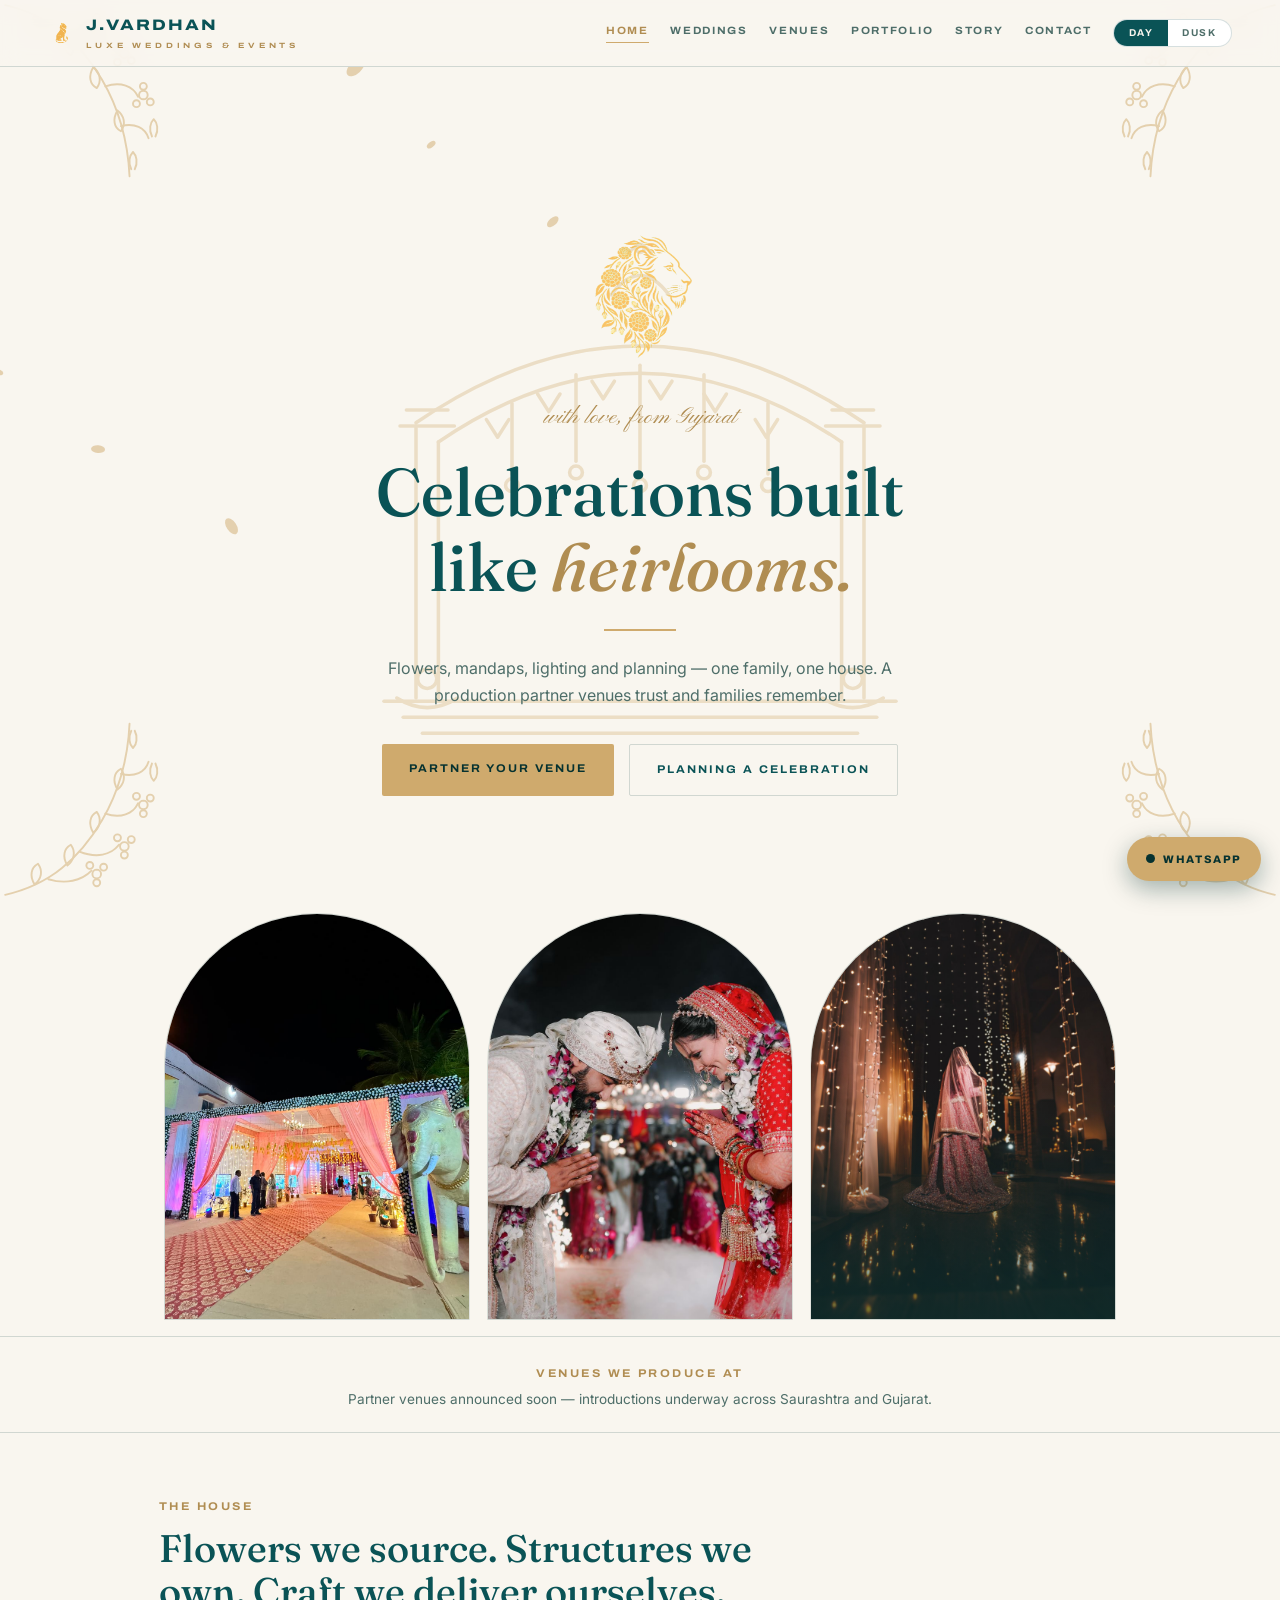
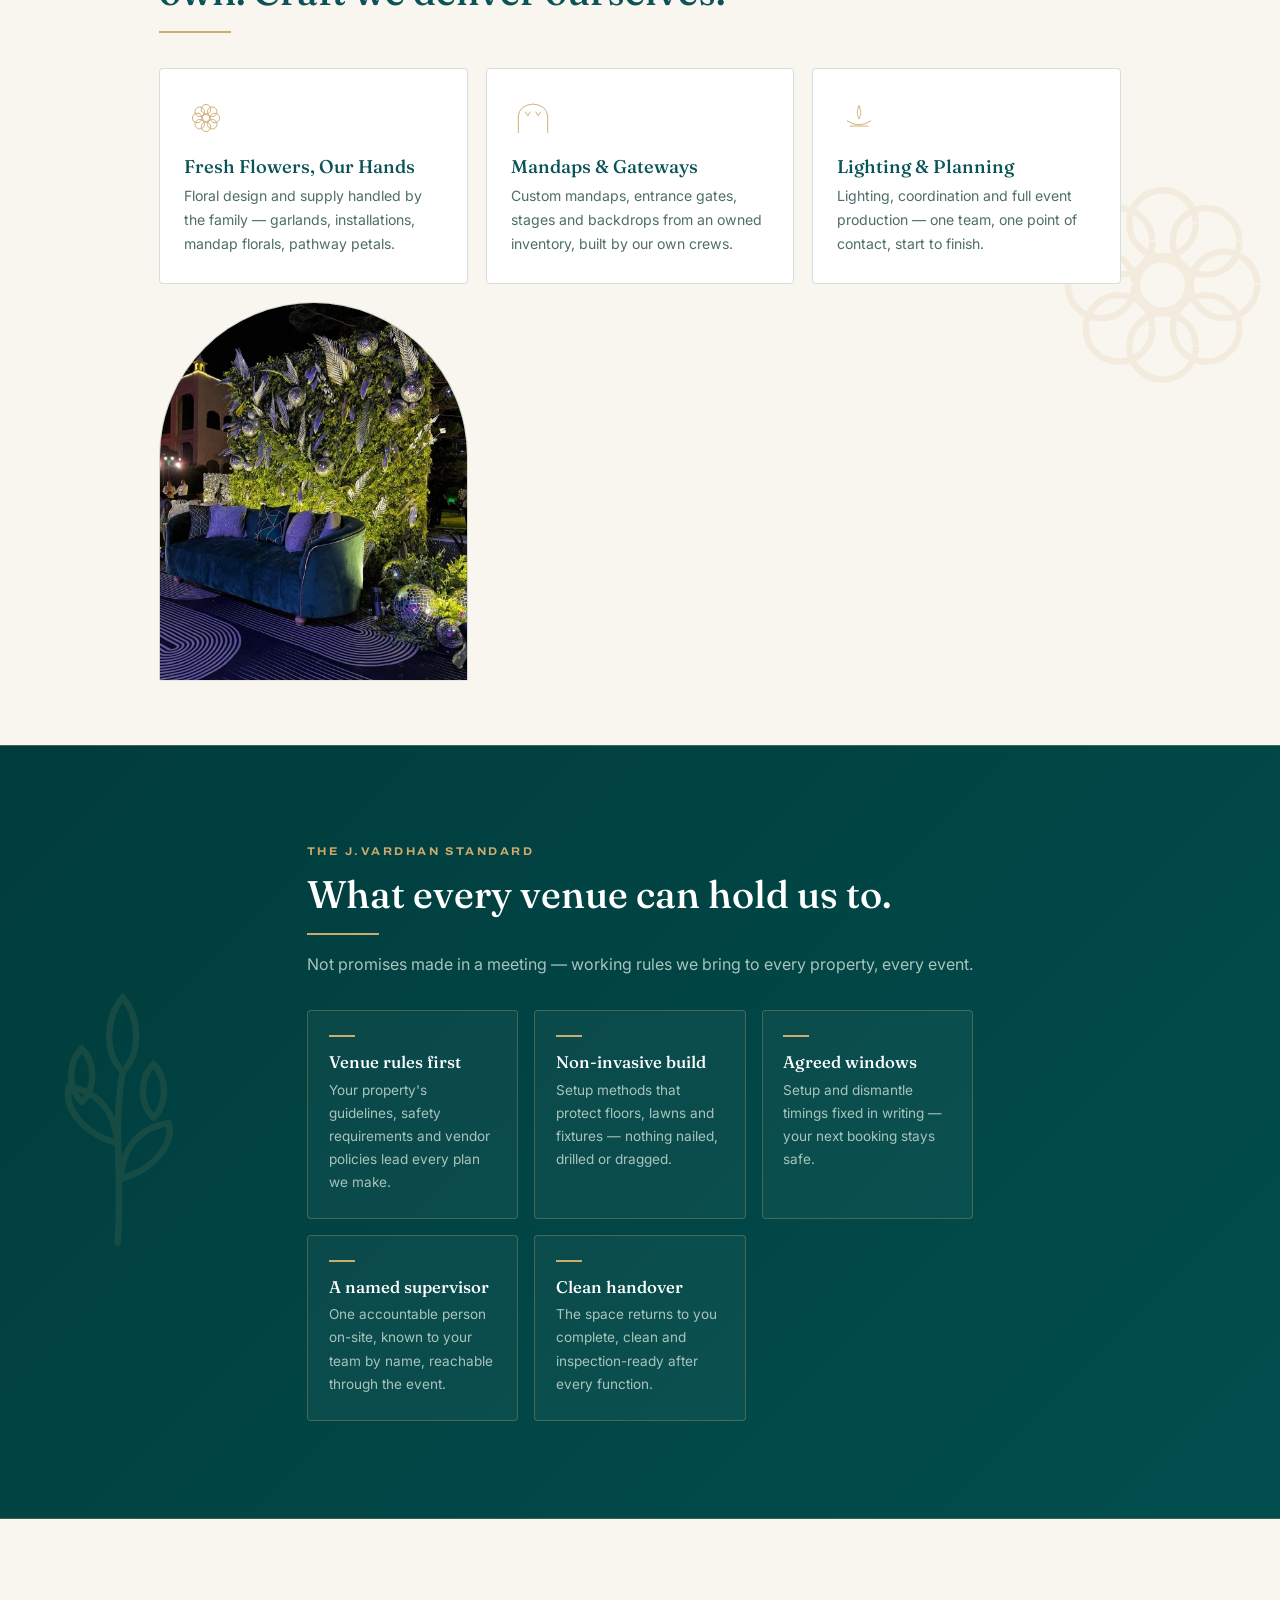
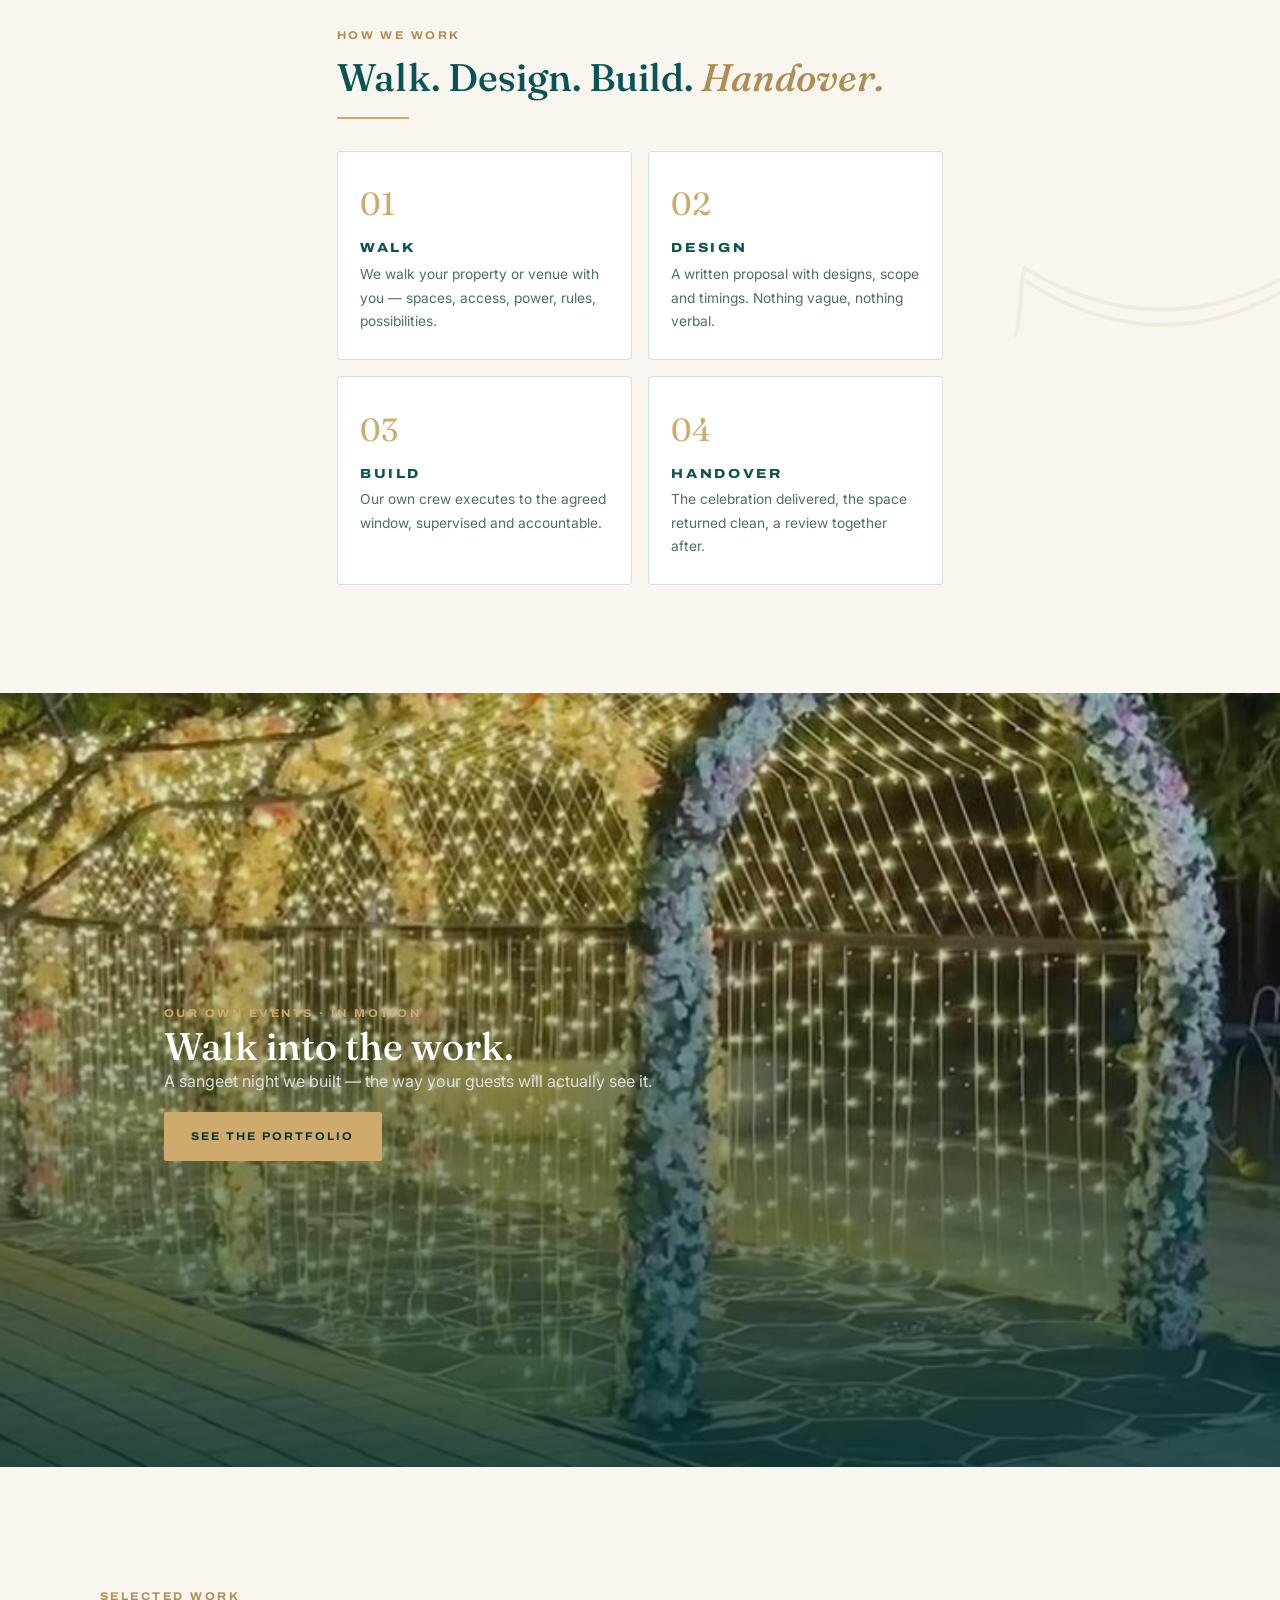
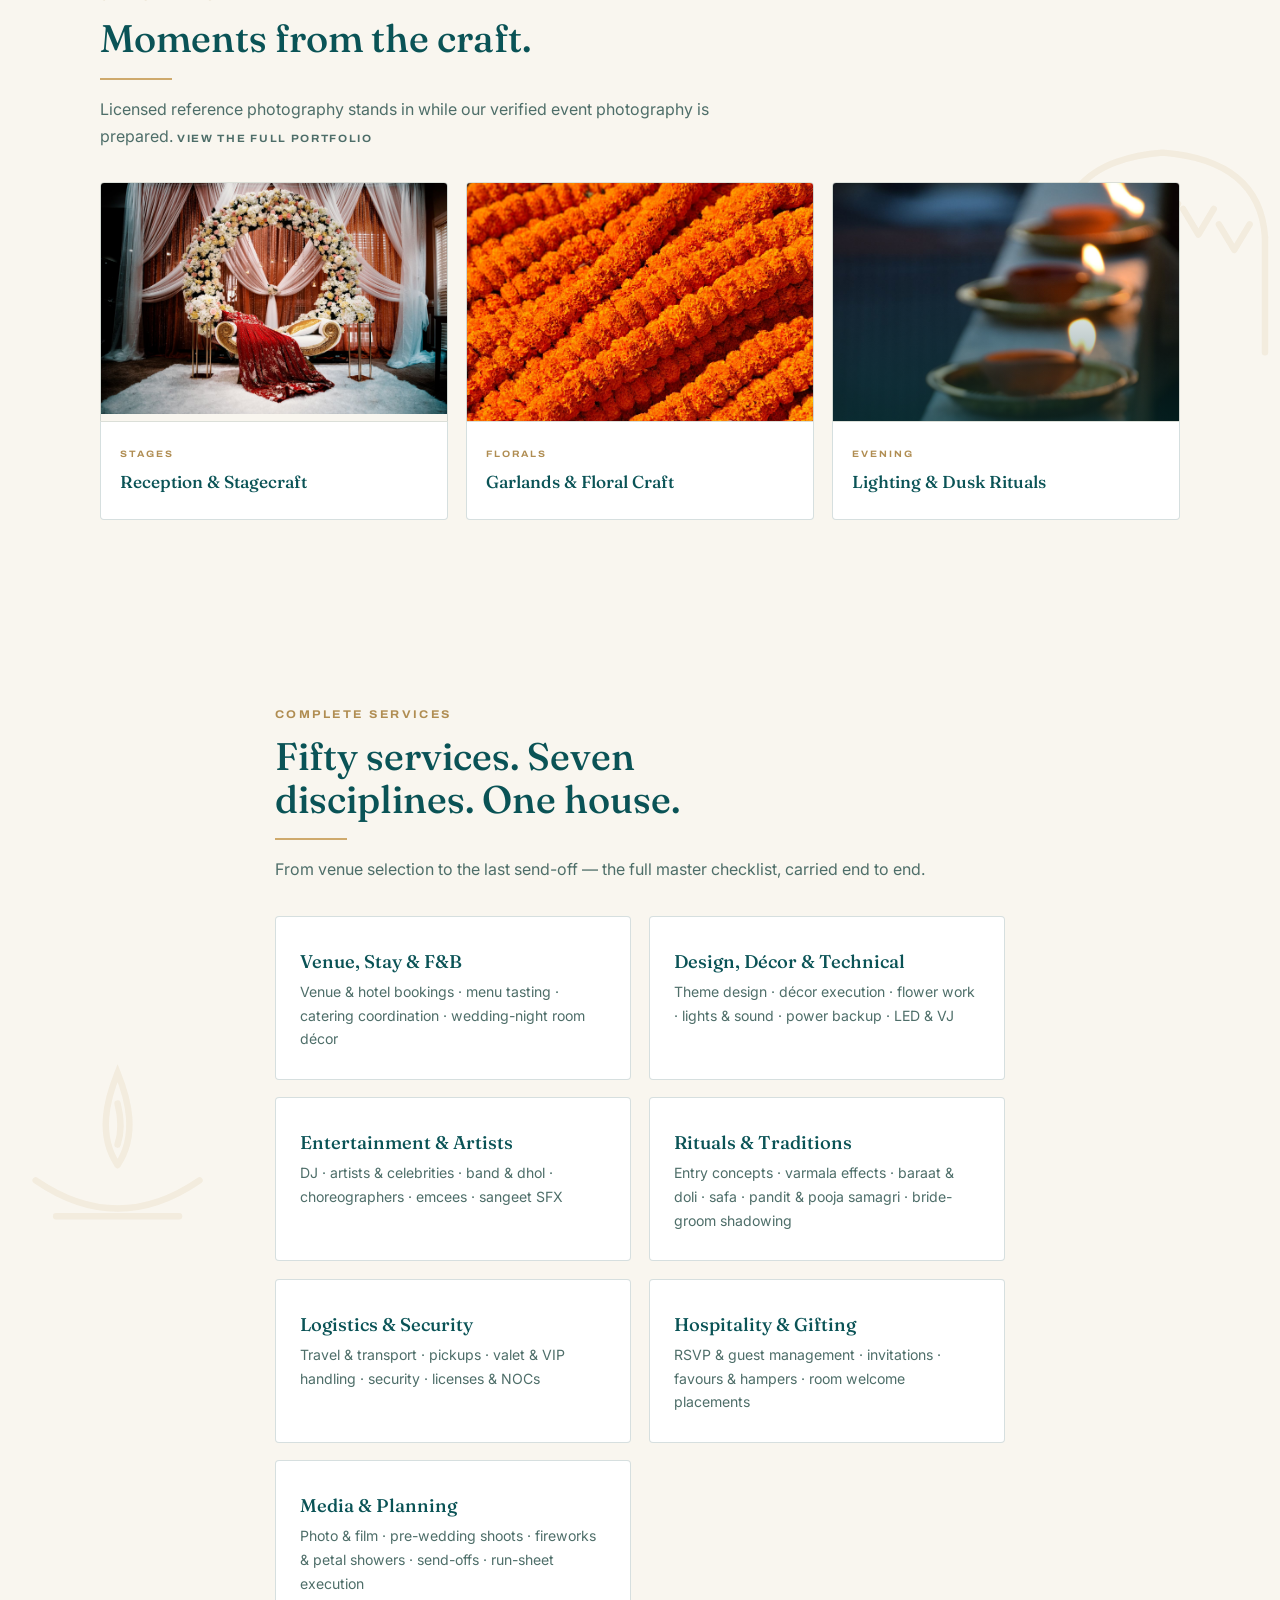
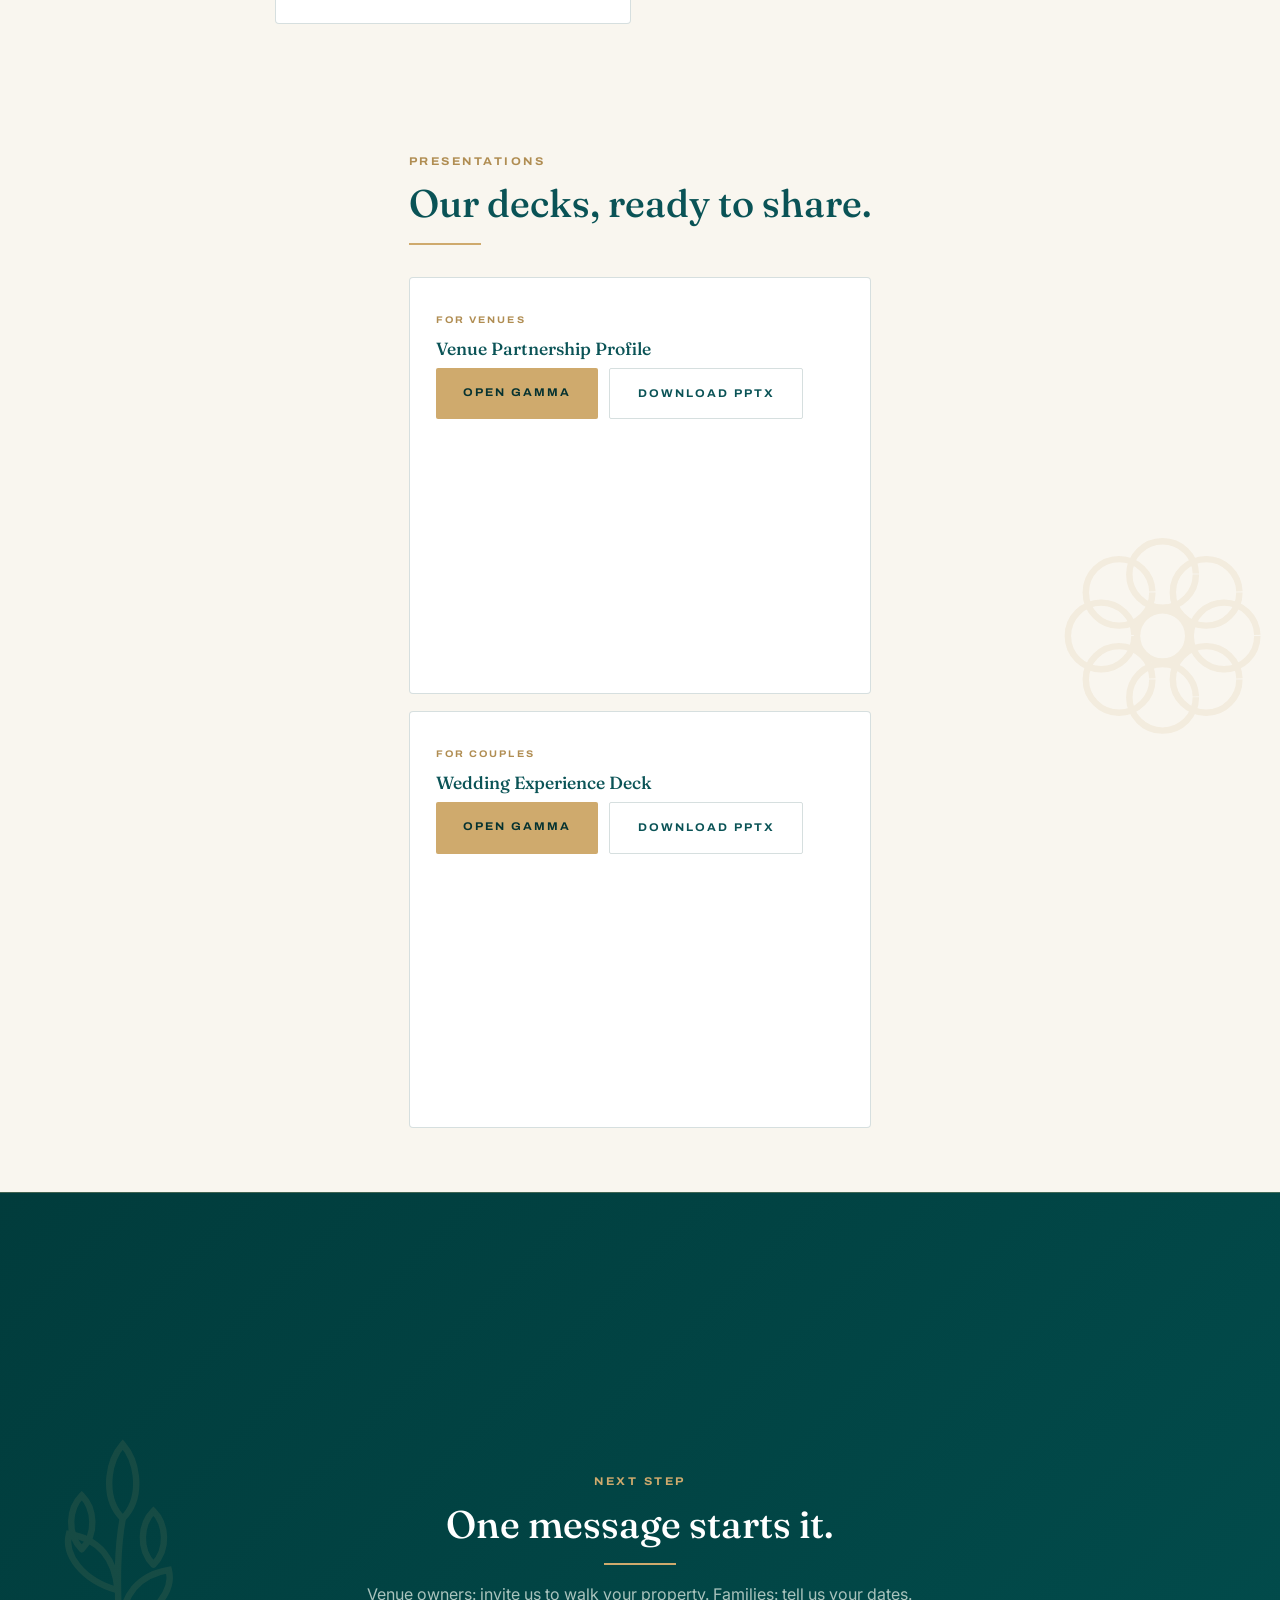
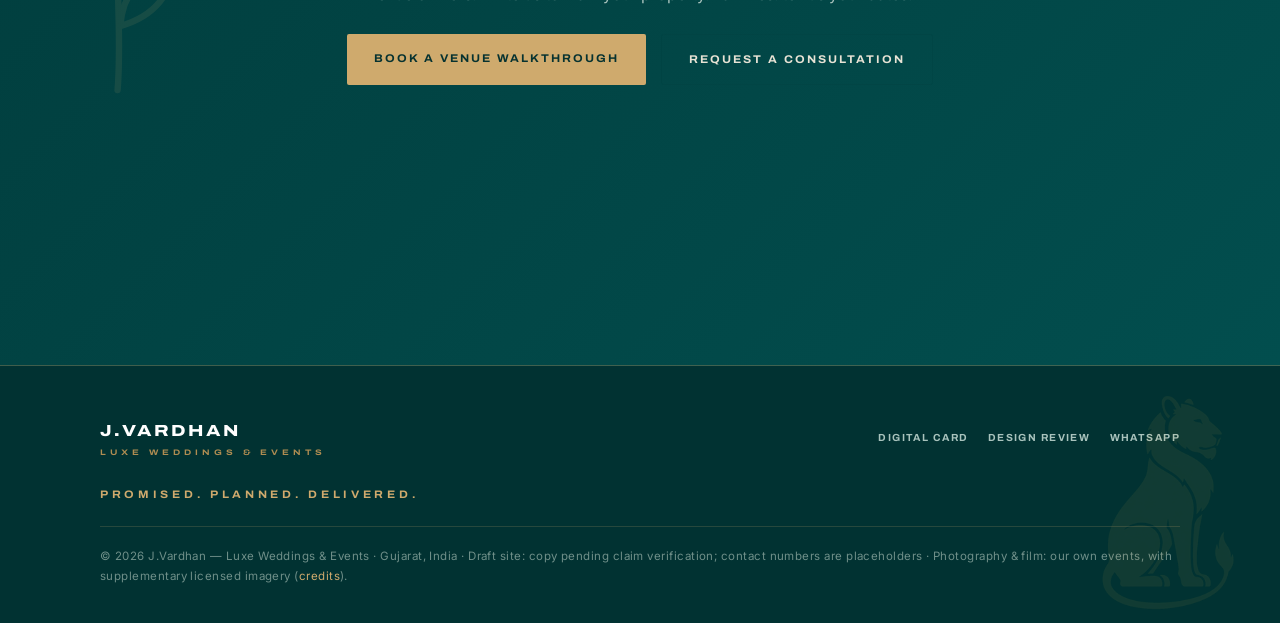
==== commit c1e11572: "Fix invisible content: progressive-enhancement animation gating Content now renders fully visible by" ====
--- a/index.html
+++ b/index.html
@@ -17,9 +17,9 @@
   <link rel="preconnect" href="https://fonts.gstatic.com" crossorigin>
   <link href="https://api.fontshare.com/v2/css?f[]=boska@400,401,500,501,700&display=swap" rel="stylesheet">
   <link href="https://fonts.googleapis.com/css2?family=Archivo:wdth,wght@62..125,400..900&family=Fraunces:ital,opsz,wght@0,9..144,300..700;1,9..144,300..700&family=Inter:wght@400;500;600&family=Pinyon+Script&display=swap" rel="stylesheet">
-  <link rel="stylesheet" href="design-system.css?v=4">
+  <link rel="stylesheet" href="design-system.css?v=5">
   <link rel="preload" as="image" href="assets/photos/mandap-mandap-chandeliers.jpg">
-  <script src="ds.js?v=4" defer></script>
+  <script src="ds.js?v=5" defer></script>
   <script type="application/ld+json">
   {
     "@context": "https://schema.org",
--- a/design-system.css
+++ b/design-system.css
@@ -185,26 +185,29 @@
 .duotone-dusk::after { content: ""; position: absolute; inset: 0; background: linear-gradient(180deg, rgba(1,60,60,0) 40%, rgba(1,50,50,.55)); pointer-events: none; }
 
 /* ---------- animation blocks ---------- */
-/* Veil Lift — page-load curtain (element #veil added per page) */
-#veil {
+/* PROGRESSIVE ENHANCEMENT: content is visible by default; animations
+   only engage when ds.js confirms readiness by adding html.anim */
+#veil { display: none; }
+html.anim #veil {
+  display: block;
   position: fixed; inset: 0; z-index: 90; pointer-events: none;
   background: linear-gradient(180deg, var(--dusk-a), var(--bg));
   transform: translateY(0);
   transition: transform .9s var(--ease-drape), opacity .9s var(--ease-drape);
 }
-#veil.lift { transform: translateY(-100%); opacity: .2; }
-.rise { opacity: 0; transform: translateY(18px); animation: jvRise .9s var(--ease-drape) forwards; }
-.rise.d1 { animation-delay: .15s; } .rise.d2 { animation-delay: .3s; }
-.rise.d3 { animation-delay: .45s; } .rise.d4 { animation-delay: .6s; }
+html.anim #veil.lift { transform: translateY(-100%); opacity: .2; }
+html.anim .rise { opacity: 0; transform: translateY(18px); animation: jvRise .9s var(--ease-drape) forwards; }
+html.anim .rise.d1 { animation-delay: .15s; } html.anim .rise.d2 { animation-delay: .3s; }
+html.anim .rise.d3 { animation-delay: .45s; } html.anim .rise.d4 { animation-delay: .6s; }
 @keyframes jvRise { to { opacity: 1; transform: none; } }
 
-/* Curtain Reveal — scroll images */
-.cr { clip-path: inset(0 0 100% 0); transition: clip-path 1.2s var(--ease-drape); }
-.cr.in { clip-path: inset(0 0 0% 0); }
-
-/* soft reveal for text/cards */
-.reveal { opacity: 0; transform: translateY(22px); transition: opacity .7s ease, transform .7s ease; }
-.reveal.in { opacity: 1; transform: none; }
+/* Curtain Reveal — scroll images (gated) */
+html.anim .cr { clip-path: inset(0 0 100% 0); transition: clip-path 1.2s var(--ease-drape); }
+html.anim .cr.in { clip-path: inset(0 0 0% 0); }
+
+/* soft reveal for text/cards (gated) */
+html.anim .reveal { opacity: 0; transform: translateY(22px); transition: opacity .7s ease, transform .7s ease; }
+html.anim .reveal.in { opacity: 1; transform: none; }
 
 /* Gold Draw — ds.js sets dash values; this animates them */
 .draw path, .draw circle { transition: stroke-dashoffset 1.1s var(--ease-drape); }
@@ -287,14 +290,16 @@
 .foot-note { max-width: 1080px; margin: 0 auto; font-size: .72rem; letter-spacing: .04em; color: #6F8F89; border-top: 1px solid rgba(207, 170, 109, .18); padding-top: 1.3rem; }
 .foot-note a { color: #CFAA6D; text-decoration: none; }
 
-/* ---------- branded loader ---------- */
-#loader {
+/* ---------- branded loader (only when animations engaged) ---------- */
+#loader { display: none; }
+html.anim #loader {
+  display: flex;
   position: fixed; inset: 0; z-index: 100;
   background: linear-gradient(135deg, var(--dusk-a), var(--dusk-b));
   display: flex; align-items: center; justify-content: center;
   transition: opacity .55s var(--ease-drape), visibility .55s;
 }
-#loader.done { opacity: 0; visibility: hidden; }
+html.anim #loader.done { opacity: 0; visibility: hidden; }
 .loader-inner { text-align: center; color: var(--accent); }
 .loader-inner svg { width: 86px; height: 86px; }
 .loader-inner .wordmark { color: #fff; font-size: .95rem; margin-top: .9rem; opacity: 0; animation: jvRise .7s .25s var(--ease-drape) forwards; }
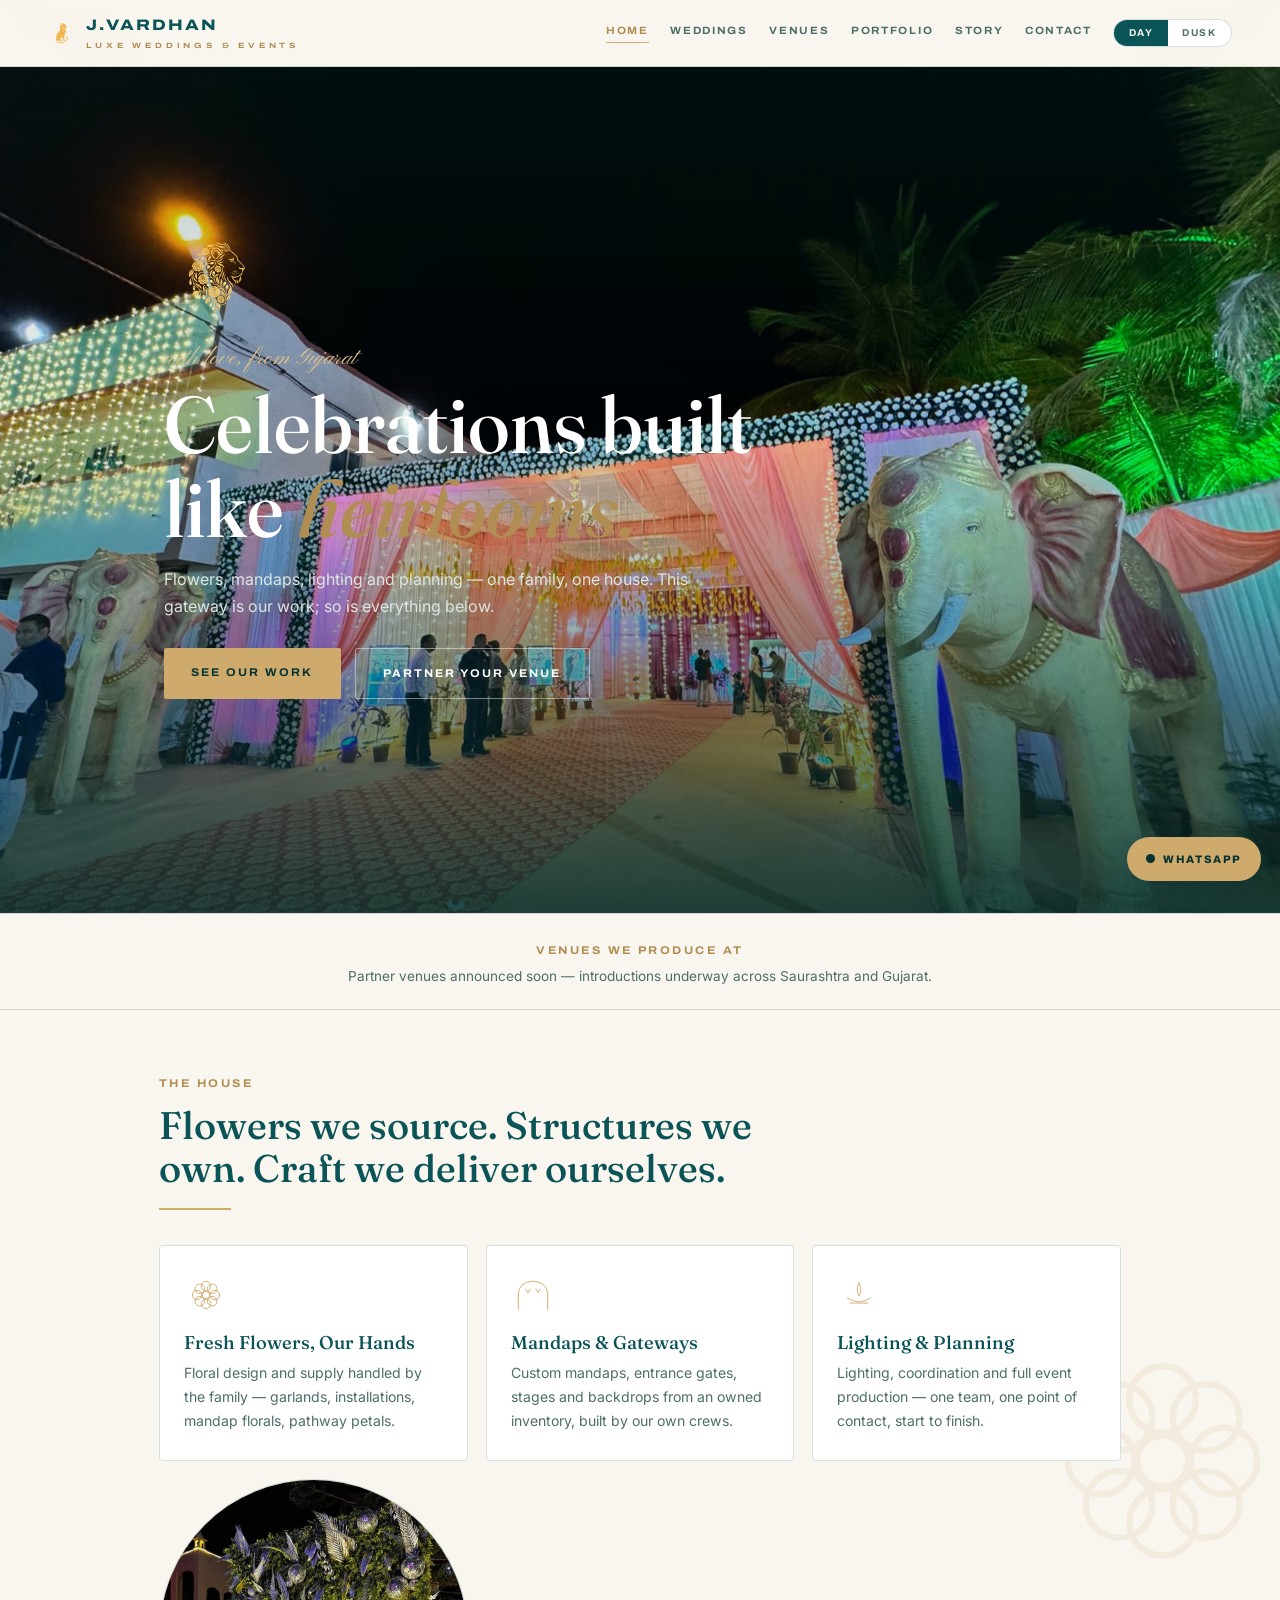
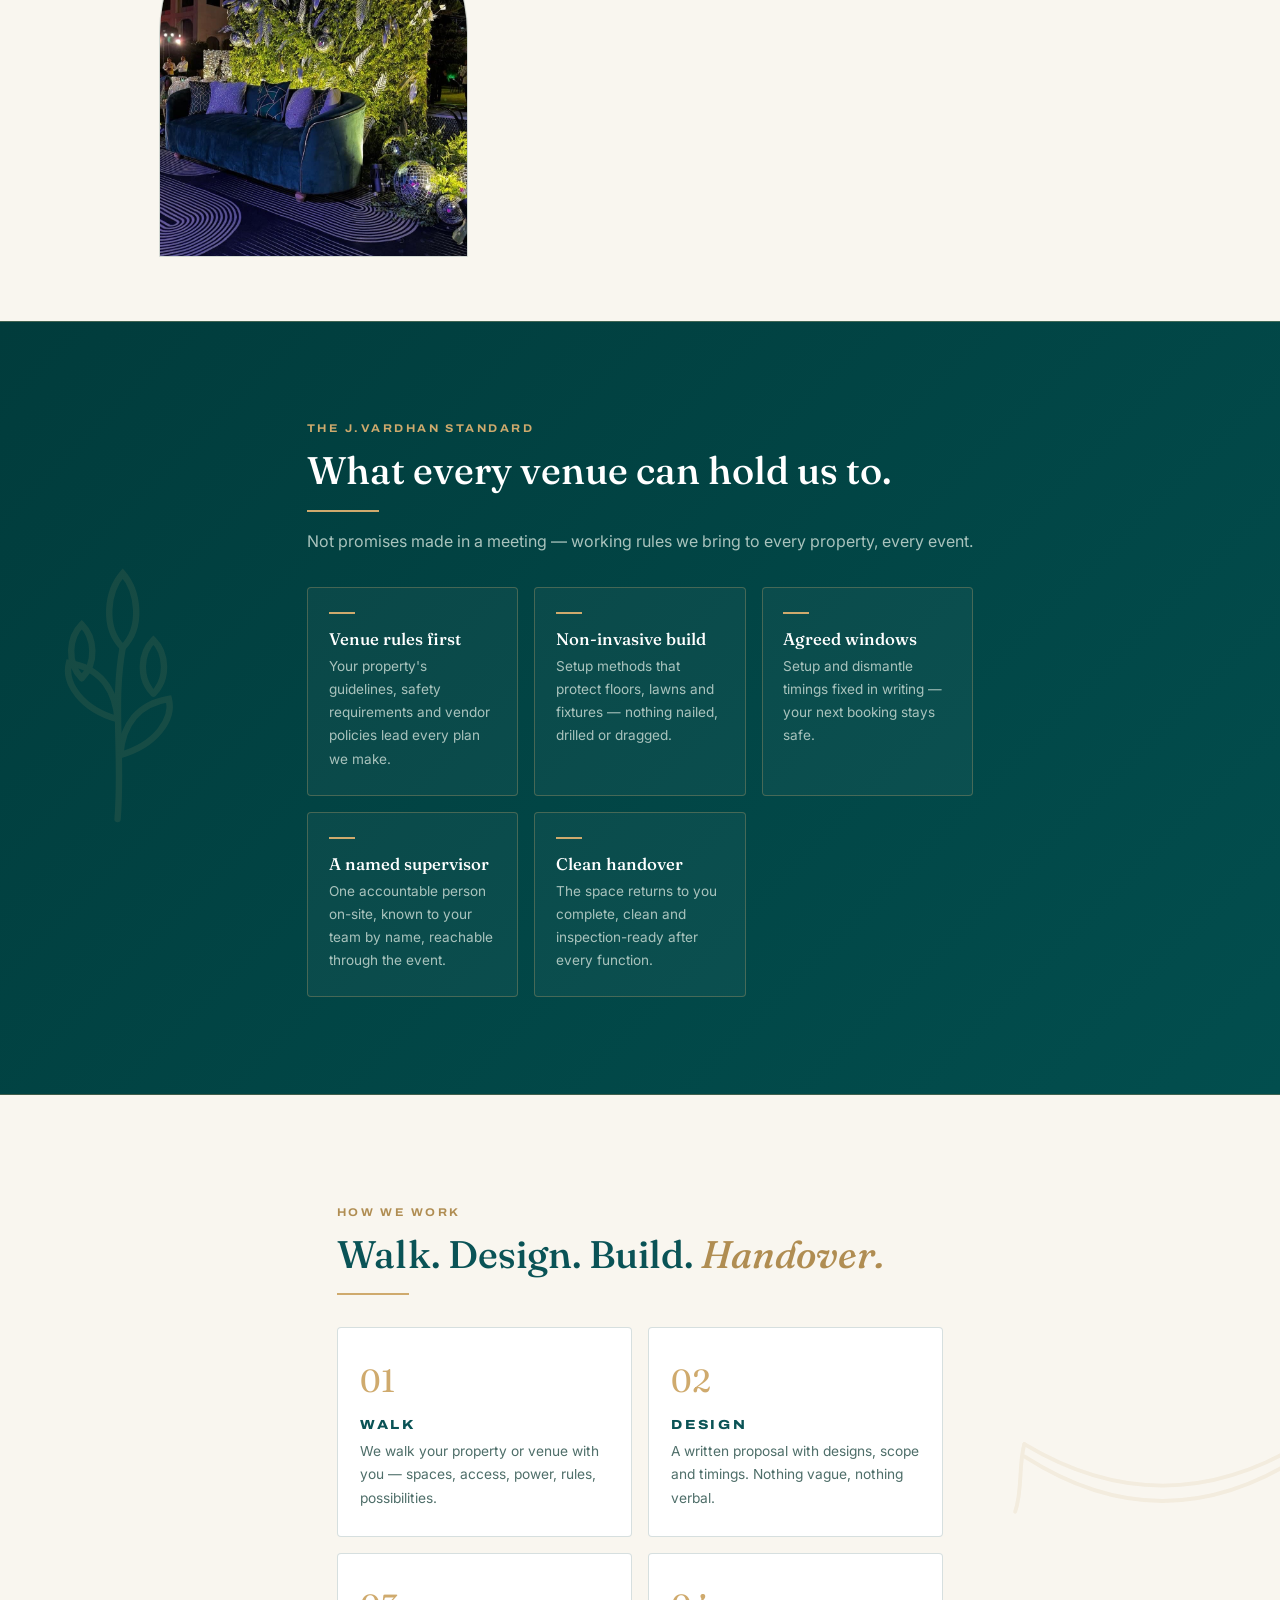
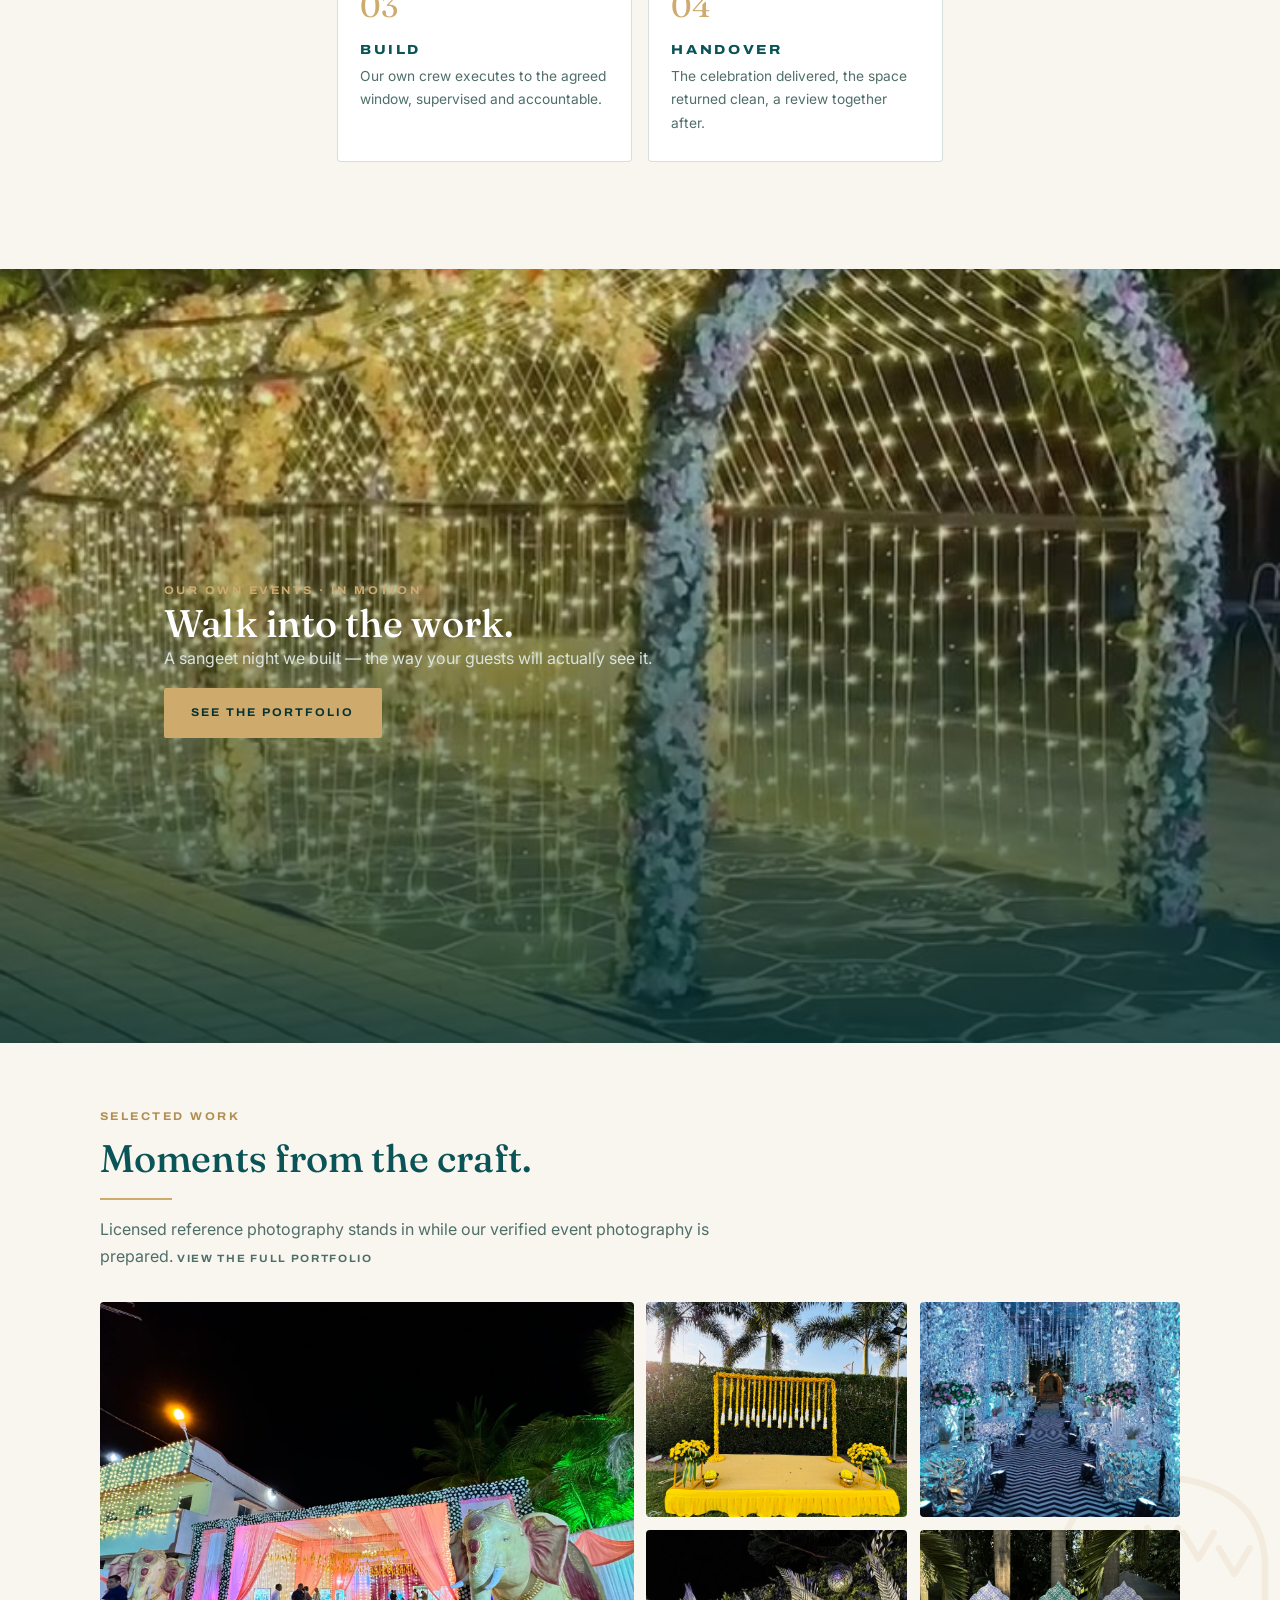
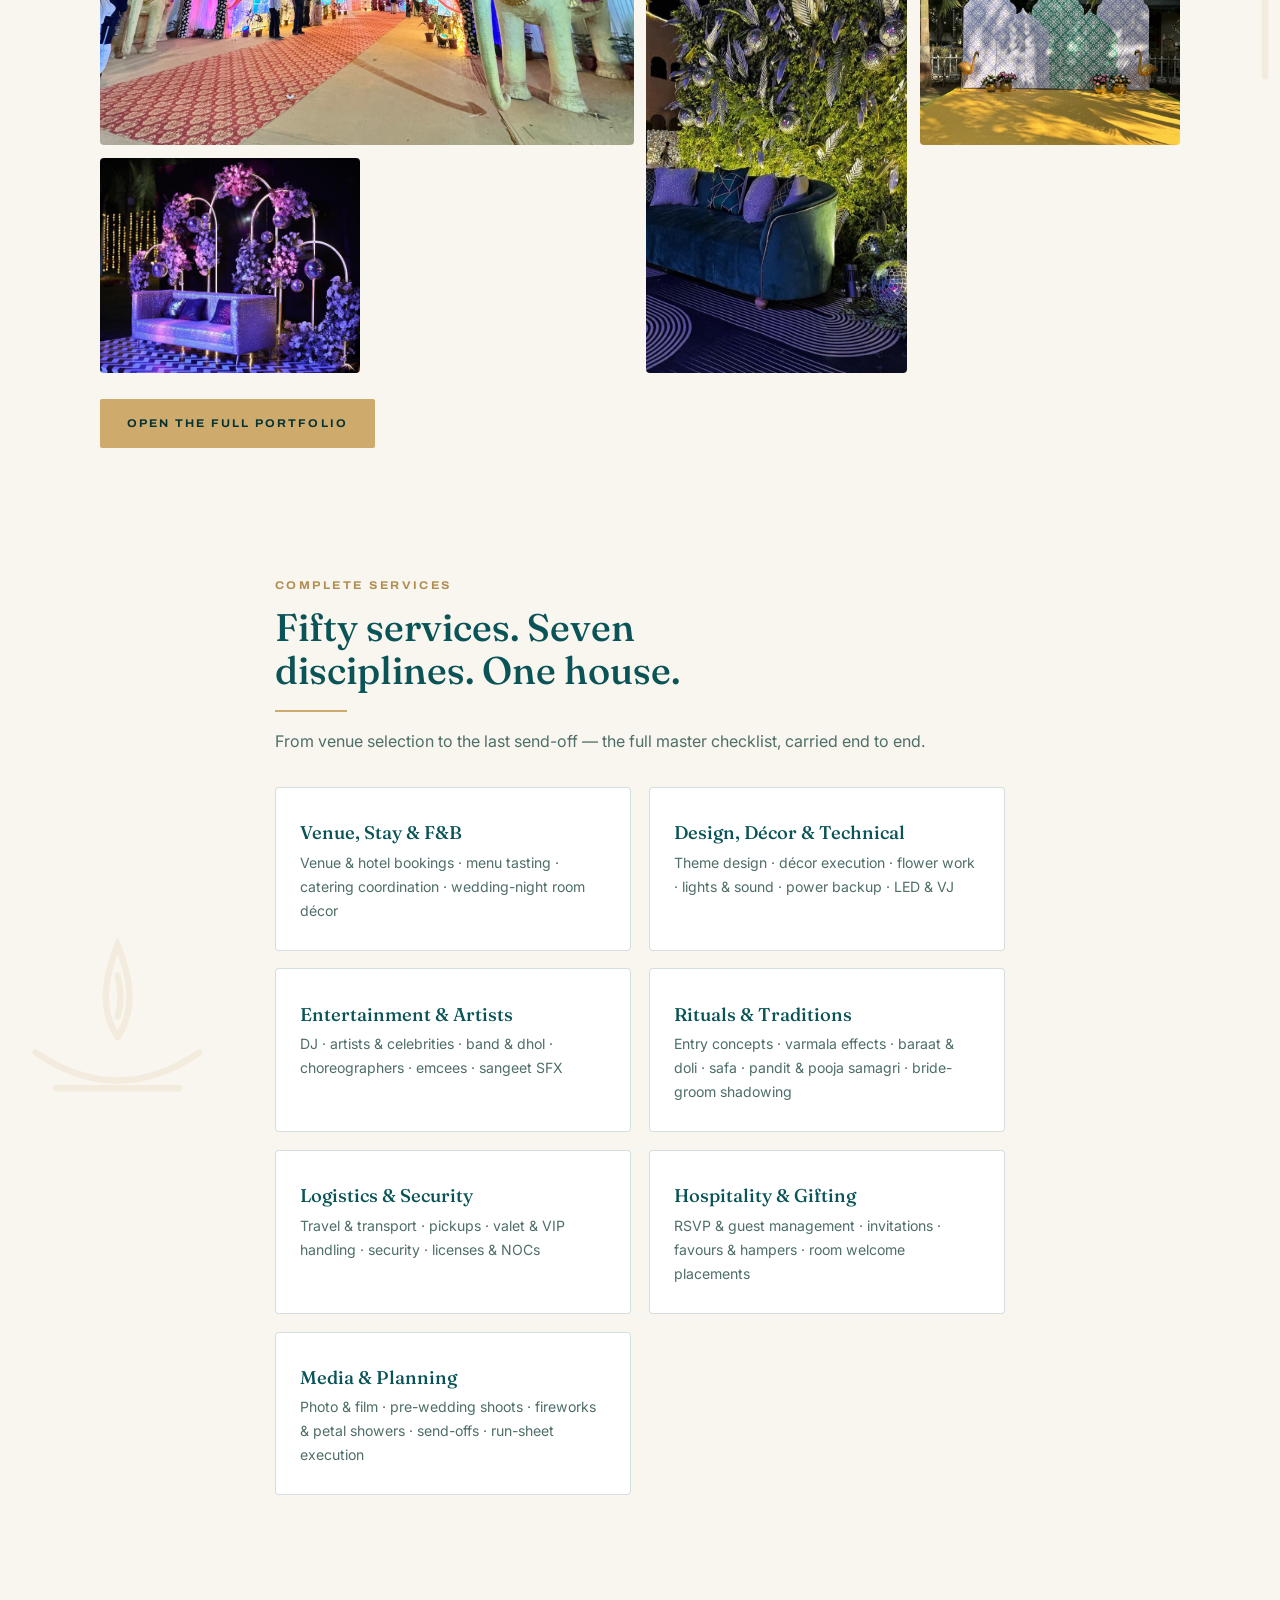
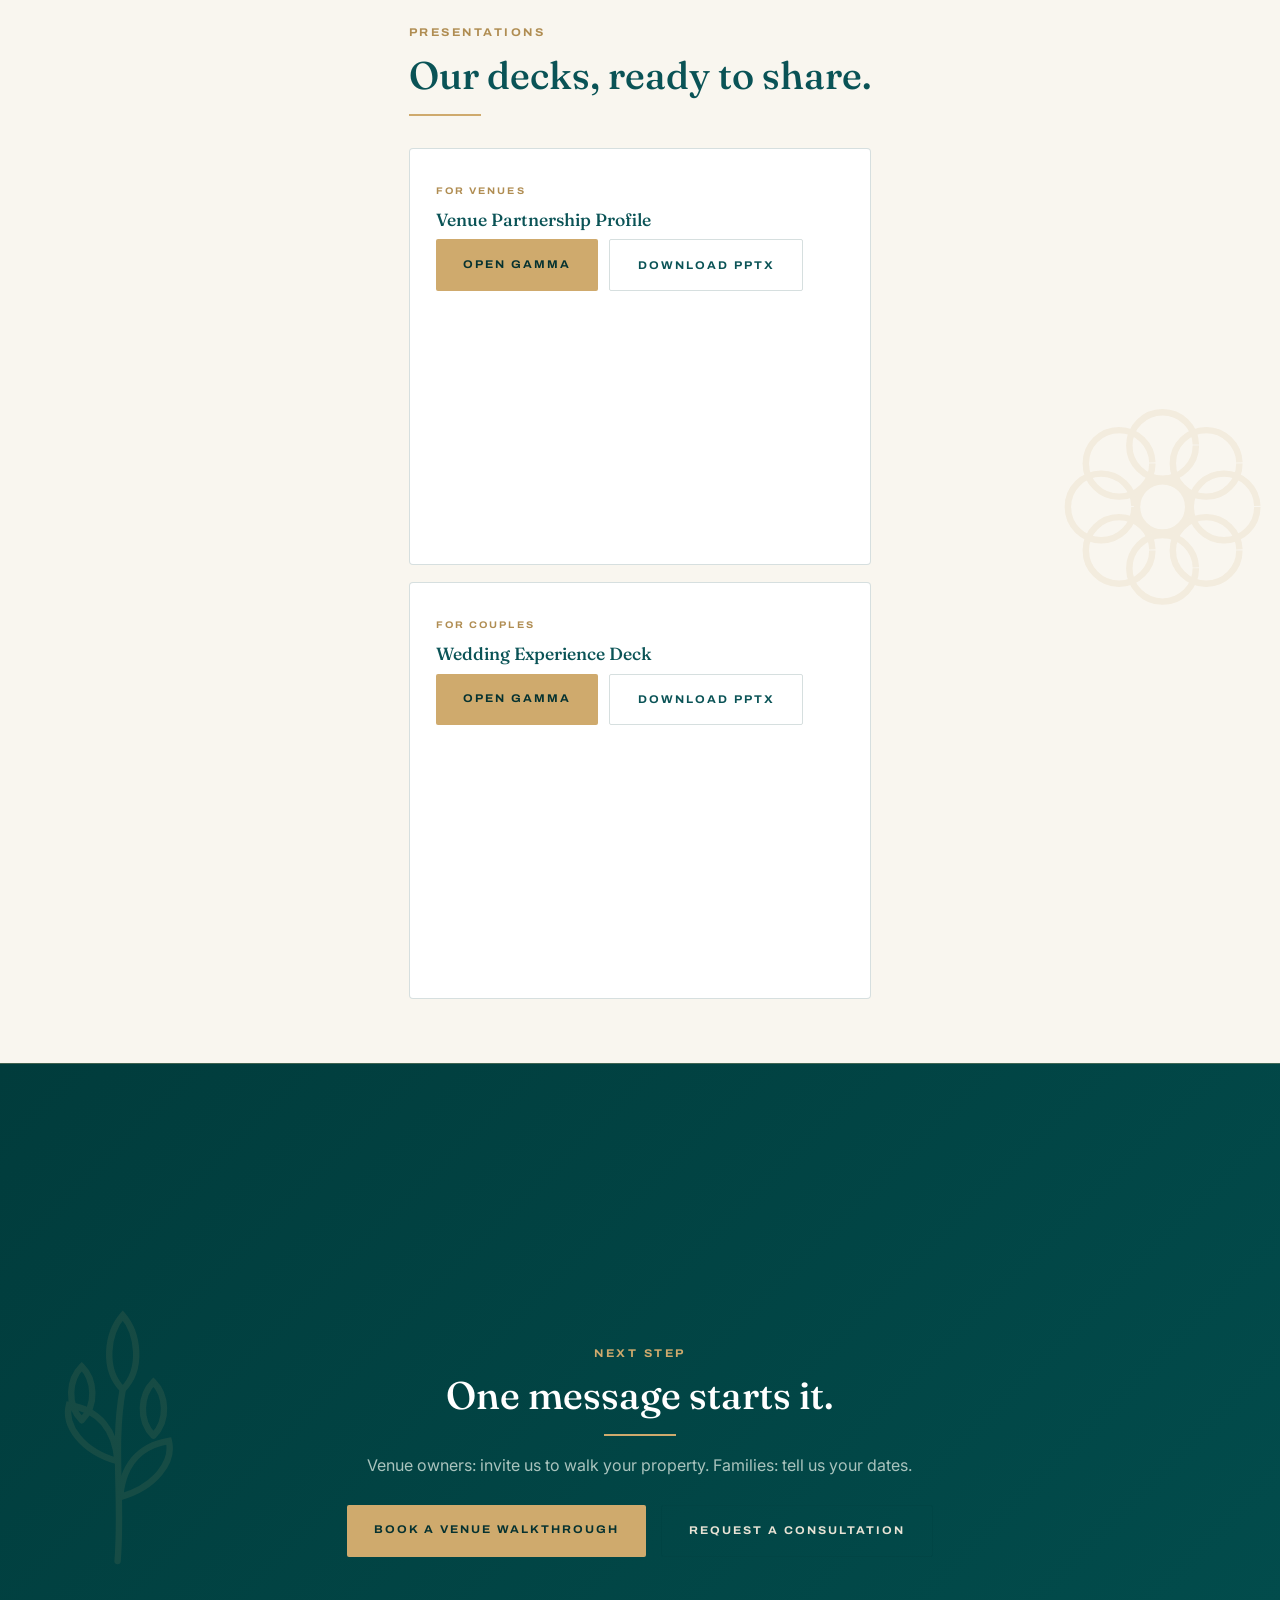
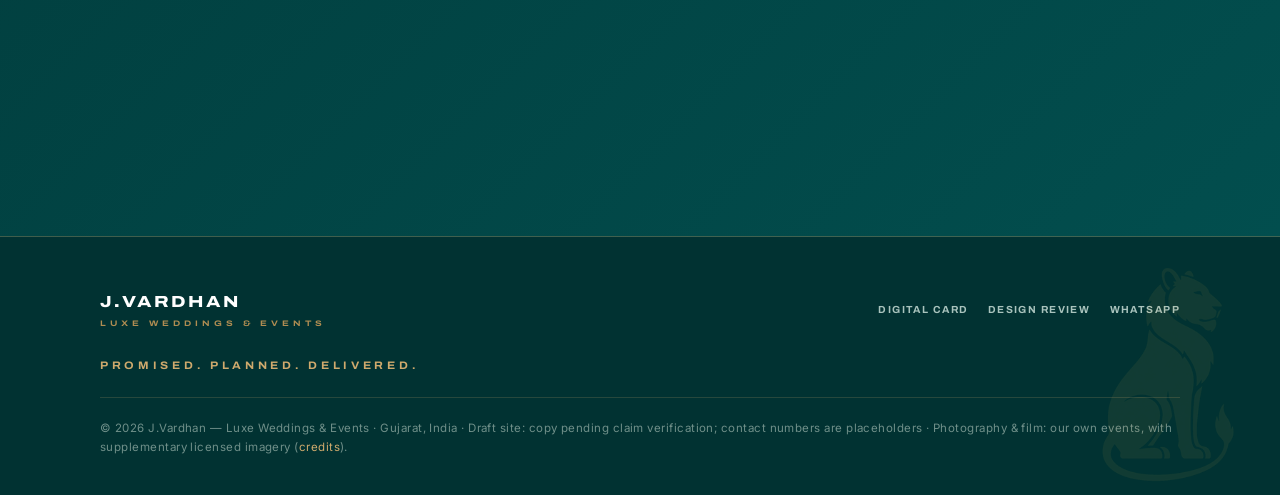
==== commit 8fdcb5f5: "Showcase rework: cinematic heroes, mosaic gallery, ritual chapters - Home: full-screen elephant-gate" ====
--- a/index.html
+++ b/index.html
@@ -9,7 +9,7 @@
   <meta property="og:type" content="website">
   <meta property="og:title" content="J.Vardhan — Luxe Weddings &amp; Events">
   <meta property="og:description" content="Celebrations built like heirlooms. Flowers, mandaps, lighting and planning — one family, one house. Gujarat, India.">
-  <meta property="og:image" content="https://mihirzalavadia.github.io/jvardhan-site/assets/photos/mandap-mandap-chandeliers.jpg">
+  <meta property="og:image" content="https://mihirzalavadia.github.io/jvardhan-site/assets/real/real-wedding-photo-08.jpg">
   <meta property="og:url" content="https://mihirzalavadia.github.io/jvardhan-site/">
   <meta name="twitter:card" content="summary_large_image">
   <link rel="icon" type="image/png" href="assets/lion-guardian.png">
@@ -17,9 +17,9 @@
   <link rel="preconnect" href="https://fonts.gstatic.com" crossorigin>
   <link href="https://api.fontshare.com/v2/css?f[]=boska@400,401,500,501,700&display=swap" rel="stylesheet">
   <link href="https://fonts.googleapis.com/css2?family=Archivo:wdth,wght@62..125,400..900&family=Fraunces:ital,opsz,wght@0,9..144,300..700;1,9..144,300..700&family=Inter:wght@400;500;600&family=Pinyon+Script&display=swap" rel="stylesheet">
-  <link rel="stylesheet" href="design-system.css?v=5">
-  <link rel="preload" as="image" href="assets/photos/mandap-mandap-chandeliers.jpg">
-  <script src="ds.js?v=5" defer></script>
+  <link rel="stylesheet" href="design-system.css?v=6">
+  <link rel="preload" as="image" href="assets/real/real-wedding-photo-08.jpg">
+  <script src="ds.js?v=6" defer></script>
   <script type="application/ld+json">
   {
     "@context": "https://schema.org",
@@ -85,26 +85,20 @@
   </div>
 </nav>
 
-<header class="hero-home">
-  <canvas id="petals" aria-hidden="true"></canvas>
-  <div style="position:relative;z-index:2;">
-    <img class="lion-emblem rise" src="assets/lion-floral.png" alt="J.Vardhan floral-mane lion emblem">
-    <p class="script-accent rise d1" style="margin-top:.8rem;">with love, from Gujarat</p>
-    <h1 class="display-1 rise d2">Celebrations built like <em>heirlooms.</em></h1>
-    <div class="gold-rule rise d3" style="margin:1.5rem auto;"></div>
-    <p class="rise d3" style="max-width:56ch;margin:0 auto 2.2rem;color:var(--muted);">Flowers, mandaps, lighting and planning — one family, one house. A production partner venues trust and families remember.</p>
-    <div class="rise d4" style="display:flex;gap:.9rem;justify-content:center;flex-wrap:wrap;">
-      <a class="btn btn-gold" href="venues.html">Partner Your Venue</a>
-      <a class="btn btn-ghost" href="weddings.html">Planning a Celebration</a>
+<header class="hero-full">
+  <img class="bg" src="assets/real/real-wedding-photo-08.jpg" alt="Grand entrance gateway with elephant statues and drapes, built by J.Vardhan">
+  <div class="scrim" aria-hidden="true"></div>
+  <div class="hf-content">
+    <img class="rise" src="assets/lion-floral.png" alt="J.Vardhan lion emblem" style="width:clamp(76px,8vw,108px);">
+    <p class="script-accent rise d1" style="margin:.6rem 0 .2rem;">with love, from Gujarat</p>
+    <h1 class="rise d2">Celebrations built like <em>heirlooms.</em></h1>
+    <p class="rise d3" style="margin:1rem 0 1.7rem;">Flowers, mandaps, lighting and planning — one family, one house. This gateway is our work; so is everything below.</p>
+    <div class="rise d4" style="display:flex;gap:.9rem;flex-wrap:wrap;">
+      <a class="btn btn-gold" href="portfolio.html">See Our Work</a>
+      <a class="btn btn-ghost" href="venues.html" style="color:#fff;border-color:rgba(255,255,255,.45);">Partner Your Venue</a>
     </div>
   </div>
 </header>
-
-<div class="hero-strip">
-  <div class="arch-img img-hover cr"><img src="assets/real/real-wedding-photo-08.jpg" alt="Grand entrance gateway with elephant statues and drapes, built by J.Vardhan"></div>
-  <div class="arch-img img-hover cr"><img src="assets/photos/rituals-varmala-exchange.jpg" alt="Varmala exchange at a vibrant wedding" loading="lazy"></div>
-  <div class="arch-img img-hover cr duotone-dusk"><img src="assets/photos/evening-bride-string-lights.jpg" alt="Bride beneath strings of warm evening lights" loading="lazy"></div>
-</div>
 
 <div class="venue-strip reveal">
   <span class="eyebrow">Venues We Produce At</span>
@@ -182,10 +176,16 @@
       <div class="gold-rule"></div>
       <p>Licensed reference photography stands in while our verified event photography is prepared. <a href="portfolio.html" class="nav-link" style="font-size:.66rem;">View the full portfolio</a></p>
     </div>
-    <div class="case-grid" style="margin-top:2rem;">
-      <figure class="case reveal"><div class="frame-img img-hover cr"><img src="assets/photos/stage-stage-floral-arch.jpg" alt="Wedding stage with floral arch" loading="lazy"></div><figcaption><span class="eyebrow" style="font-size:.58rem;">Stages</span><strong>Reception &amp; Stagecraft</strong></figcaption></figure>
-      <figure class="case reveal"><div class="frame-img img-hover cr"><img src="assets/photos/florals-garland-marigold-closeup.jpg" alt="Marigold garlands close-up" loading="lazy"></div><figcaption><span class="eyebrow" style="font-size:.58rem;">Florals</span><strong>Garlands &amp; Floral Craft</strong></figcaption></figure>
-      <figure class="case reveal"><div class="frame-img img-hover cr duotone-dusk"><img src="assets/photos/evening-diya-row.jpg" alt="Row of lit diyas at dusk" loading="lazy"></div><figcaption><span class="eyebrow" style="font-size:.58rem;">Evening</span><strong>Lighting &amp; Dusk Rituals</strong></figcaption></figure>
+    <div class="mosaic reveal" style="margin-top:2rem;">
+      <div class="mt m-w2 m-t2"><img src="assets/real/real-wedding-photo-08.jpg" alt="Grand entrance gateway built by J.Vardhan" loading="lazy"><span class="cap">Wedding · the grand gateway</span></div>
+      <div class="mt"><img src="assets/real/real-haldi-10.jpg" alt="Marigold haldi stage" loading="lazy"><span class="cap">Haldi · marigold stage</span></div>
+      <div class="mt"><img src="assets/real/real-sangeet-night-decore-07.jpg" alt="Silver sangeet corridor" loading="lazy"><span class="cap">Sangeet · the silver walk</span></div>
+      <div class="mt m-t2"><img src="assets/real/real-stage-decore-02.jpg" alt="Evening lounge with mirror-ball backdrop" loading="lazy"><span class="cap">Stage · evening lounge</span></div>
+      <div class="mt"><img src="assets/real/real-haldi-18.jpg" alt="Haldi ceremony moment" loading="lazy"><span class="cap">Haldi · the morning</span></div>
+      <div class="mt"><img src="assets/real/real-sangeet-night-decore-12.jpg" alt="Sangeet night decor" loading="lazy"><span class="cap">Sangeet · night decor</span></div>
+    </div>
+    <div class="reveal" style="margin-top:1.6rem;">
+      <a class="btn btn-gold" href="portfolio.html">Open the Full Portfolio</a>
     </div>
   </div>
 </section>
--- a/design-system.css
+++ b/design-system.css
@@ -346,6 +346,50 @@
 .band-dusk .mandap-art, [data-theme="dusk"] .mandap-art { opacity: .22; }
 @keyframes jvGrow { from { transform: scale(.93); } to { transform: scale(1); } }
 
+/* ---------- SHOWCASE LAYER: cinematic heroes, mosaic, chapters ---------- */
+.hero-full { position: relative; min-height: 92svh; display: flex; align-items: flex-end; overflow: hidden; padding: 0; }
+.hero-full > img.bg { position: absolute; inset: 0; width: 100%; height: 100%; object-fit: cover; }
+html.anim .hero-full > img.bg { animation: jvKen 12s ease-out both; }
+@keyframes jvKen { from { transform: scale(1.07); } to { transform: scale(1); } }
+.hero-full .scrim { position: absolute; inset: 0; background: linear-gradient(180deg, rgba(1,50,50,.28) 0%, rgba(1,42,40,.05) 42%, rgba(1,42,40,.84) 100%); }
+.hero-full .hf-content { position: relative; z-index: 2; width: 100%; max-width: 1080px; margin: 0 auto; padding: 0 clamp(1.2rem, 6vw, 4rem) clamp(2.2rem, 5vw, 3.4rem); }
+.hero-full h1 { color: #fff; font-size: clamp(2.6rem, 7vw, 5rem); line-height: 1.05; max-width: 15ch; }
+.hero-full .eyebrow { color: #CFAA6D; }
+.hero-full p { color: #DCE6E2; max-width: 54ch; }
+.hero-full .script-accent { color: #E0C08A; }
+
+.mosaic { display: grid; grid-template-columns: repeat(4, 1fr); grid-auto-rows: 215px; grid-auto-flow: dense; gap: .8rem; }
+@media (max-width: 900px) { .mosaic { grid-template-columns: repeat(2, 1fr); grid-auto-rows: 165px; } }
+.mosaic .mt { position: relative; overflow: hidden; border-radius: var(--radius); cursor: zoom-in; }
+.mosaic .mt img { width: 100%; height: 100%; object-fit: cover; transition: transform .6s var(--ease-drape); }
+.mosaic .mt:hover img { transform: scale(1.05); }
+.mosaic .mt .cap {
+  position: absolute; inset: auto 0 0 0; padding: 1.6rem .9rem .7rem;
+  background: linear-gradient(180deg, transparent, rgba(1, 40, 40, .78));
+  color: #F3EFE3; font-family: var(--font-label); font-size: .62rem; font-weight: 700;
+  letter-spacing: .14em; text-transform: uppercase; opacity: 0; transition: opacity .3s;
+}
+.mosaic .mt:hover .cap { opacity: 1; }
+.m-w2 { grid-column: span 2; } .m-t2 { grid-row: span 2; }
+.mosaic .mt.hide { display: none; }
+
+.chapter { position: relative; min-height: 80svh; display: flex; align-items: flex-end; overflow: hidden; padding: 0; }
+.chapter > img.bg { position: absolute; inset: 0; width: 100%; height: 100%; object-fit: cover; }
+.chapter .scrim { position: absolute; inset: 0; background: linear-gradient(180deg, rgba(1,45,42,.04) 34%, rgba(1,38,36,.82)); }
+.chapter .ch-content { position: relative; z-index: 2; width: 100%; max-width: 1080px; margin: 0 auto; padding: 0 clamp(1.2rem, 6vw, 4rem) clamp(2rem, 4.5vw, 3rem); }
+.chapter .num { font-family: var(--font-display); font-size: 1.3rem; color: #CFAA6D; font-variant-numeric: tabular-nums; }
+.chapter h3 { color: #fff; font-size: clamp(1.8rem, 4vw, 2.8rem); margin: .3rem 0 .5rem; }
+.chapter p { color: #D9E4E0; max-width: 52ch; }
+
+.lightbox { position: fixed; inset: 0; z-index: 120; background: rgba(1, 28, 28, .95); display: none; align-items: center; justify-content: center; padding: 1.6rem; }
+.lightbox.open { display: flex; }
+.lightbox img { max-width: 94vw; max-height: 88vh; border-radius: var(--radius); }
+.lightbox .lb-close {
+  position: absolute; top: 1rem; right: 1rem; background: #CFAA6D; border: 0; color: #063230;
+  font-family: var(--font-label); font-size: .68rem; font-weight: 800; letter-spacing: .12em; text-transform: uppercase;
+  padding: .7rem 1.15rem; border-radius: 999px; cursor: pointer;
+}
+
 /* ---------- ambient video bands ---------- */
 .video-band { position: relative; overflow: hidden; padding: 0; min-height: min(70vh, 560px); display: grid; align-items: end; background-size: cover; background-position: center; }
 .video-band video { position: absolute; inset: 0; width: 100%; height: 100%; object-fit: cover; }
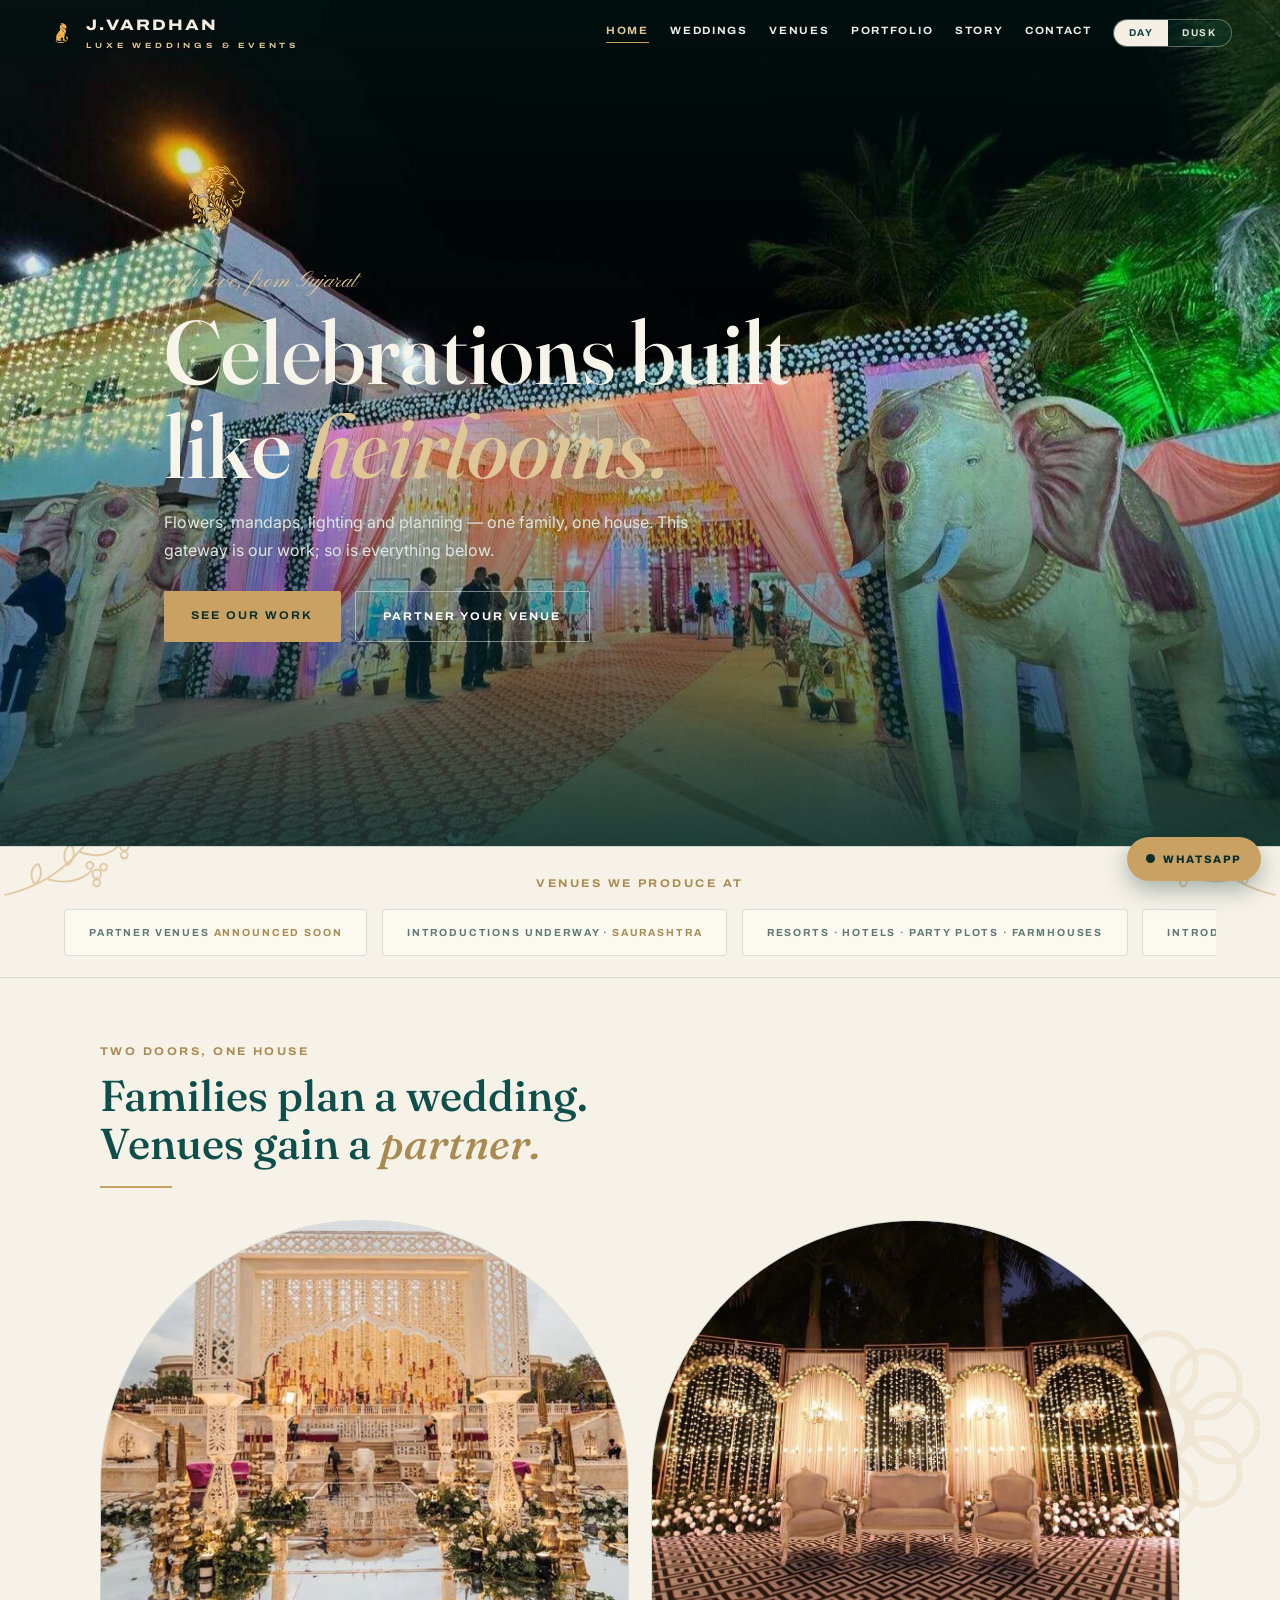
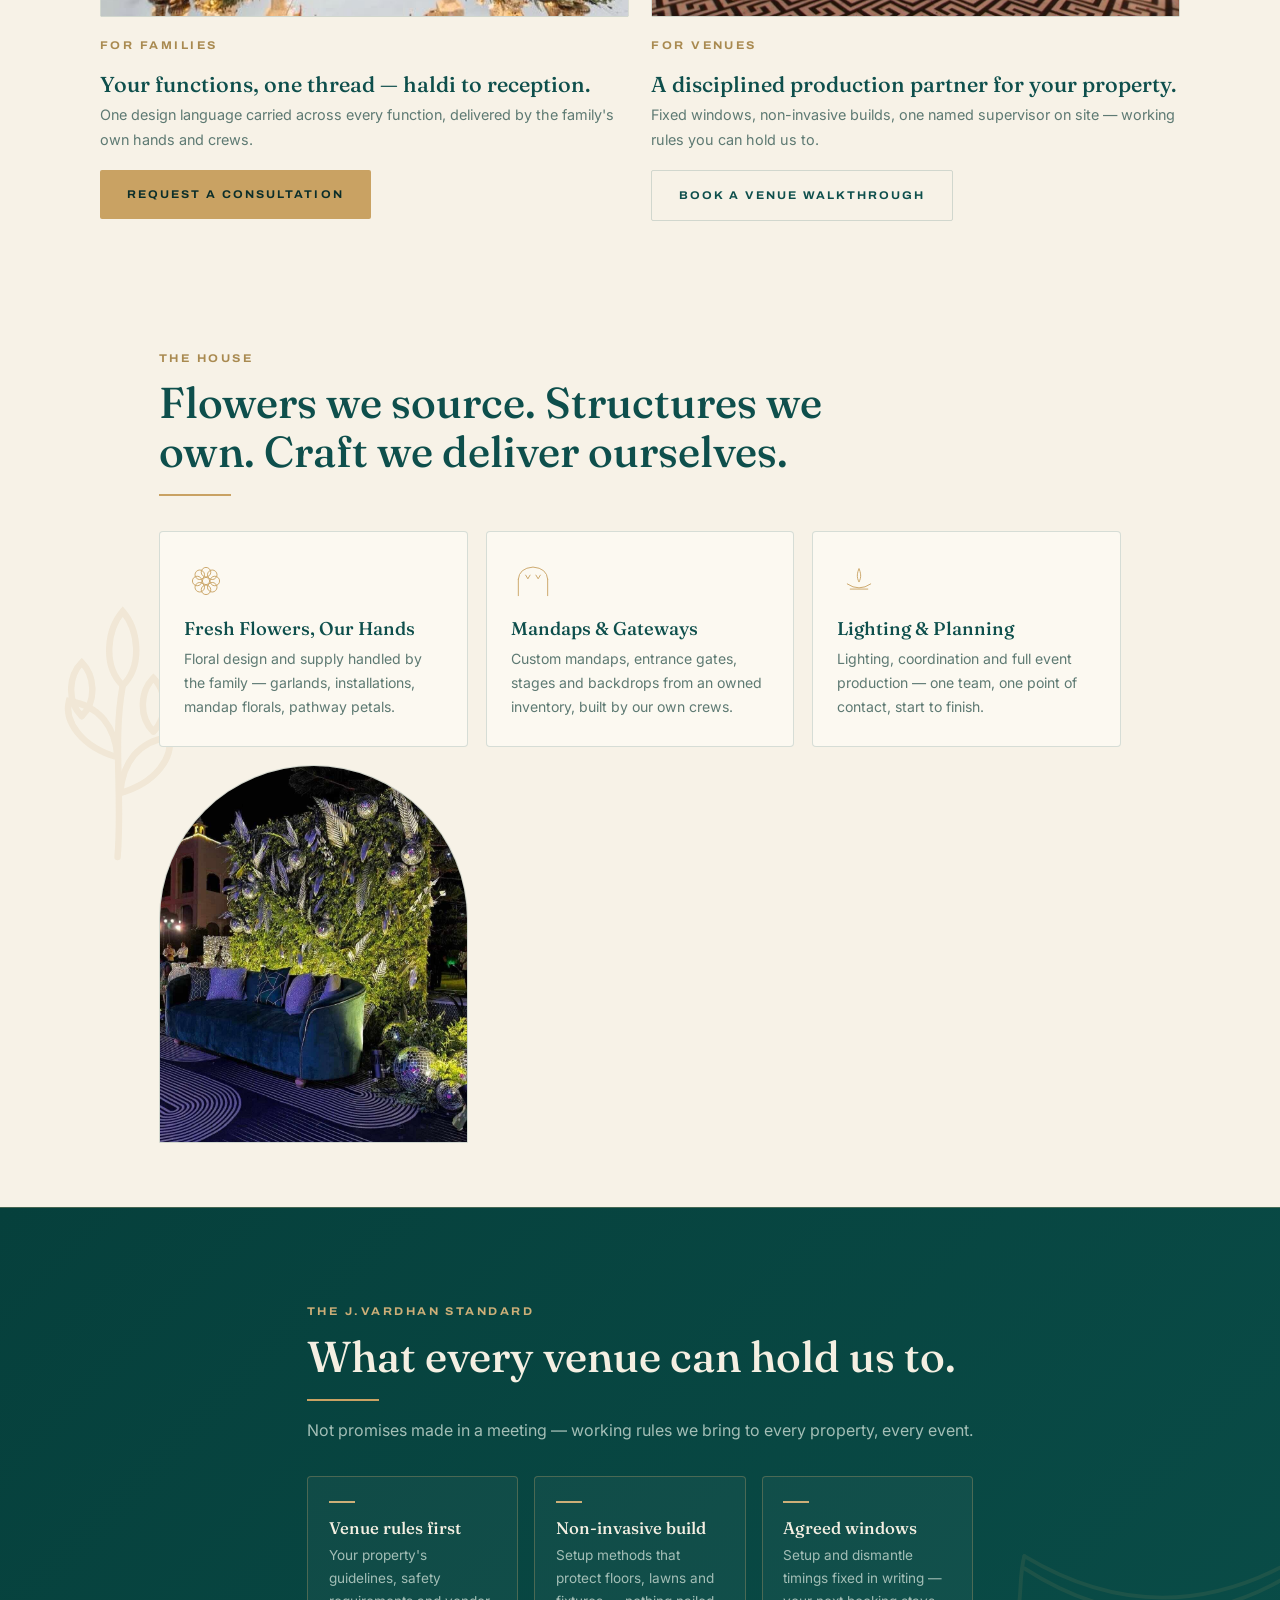
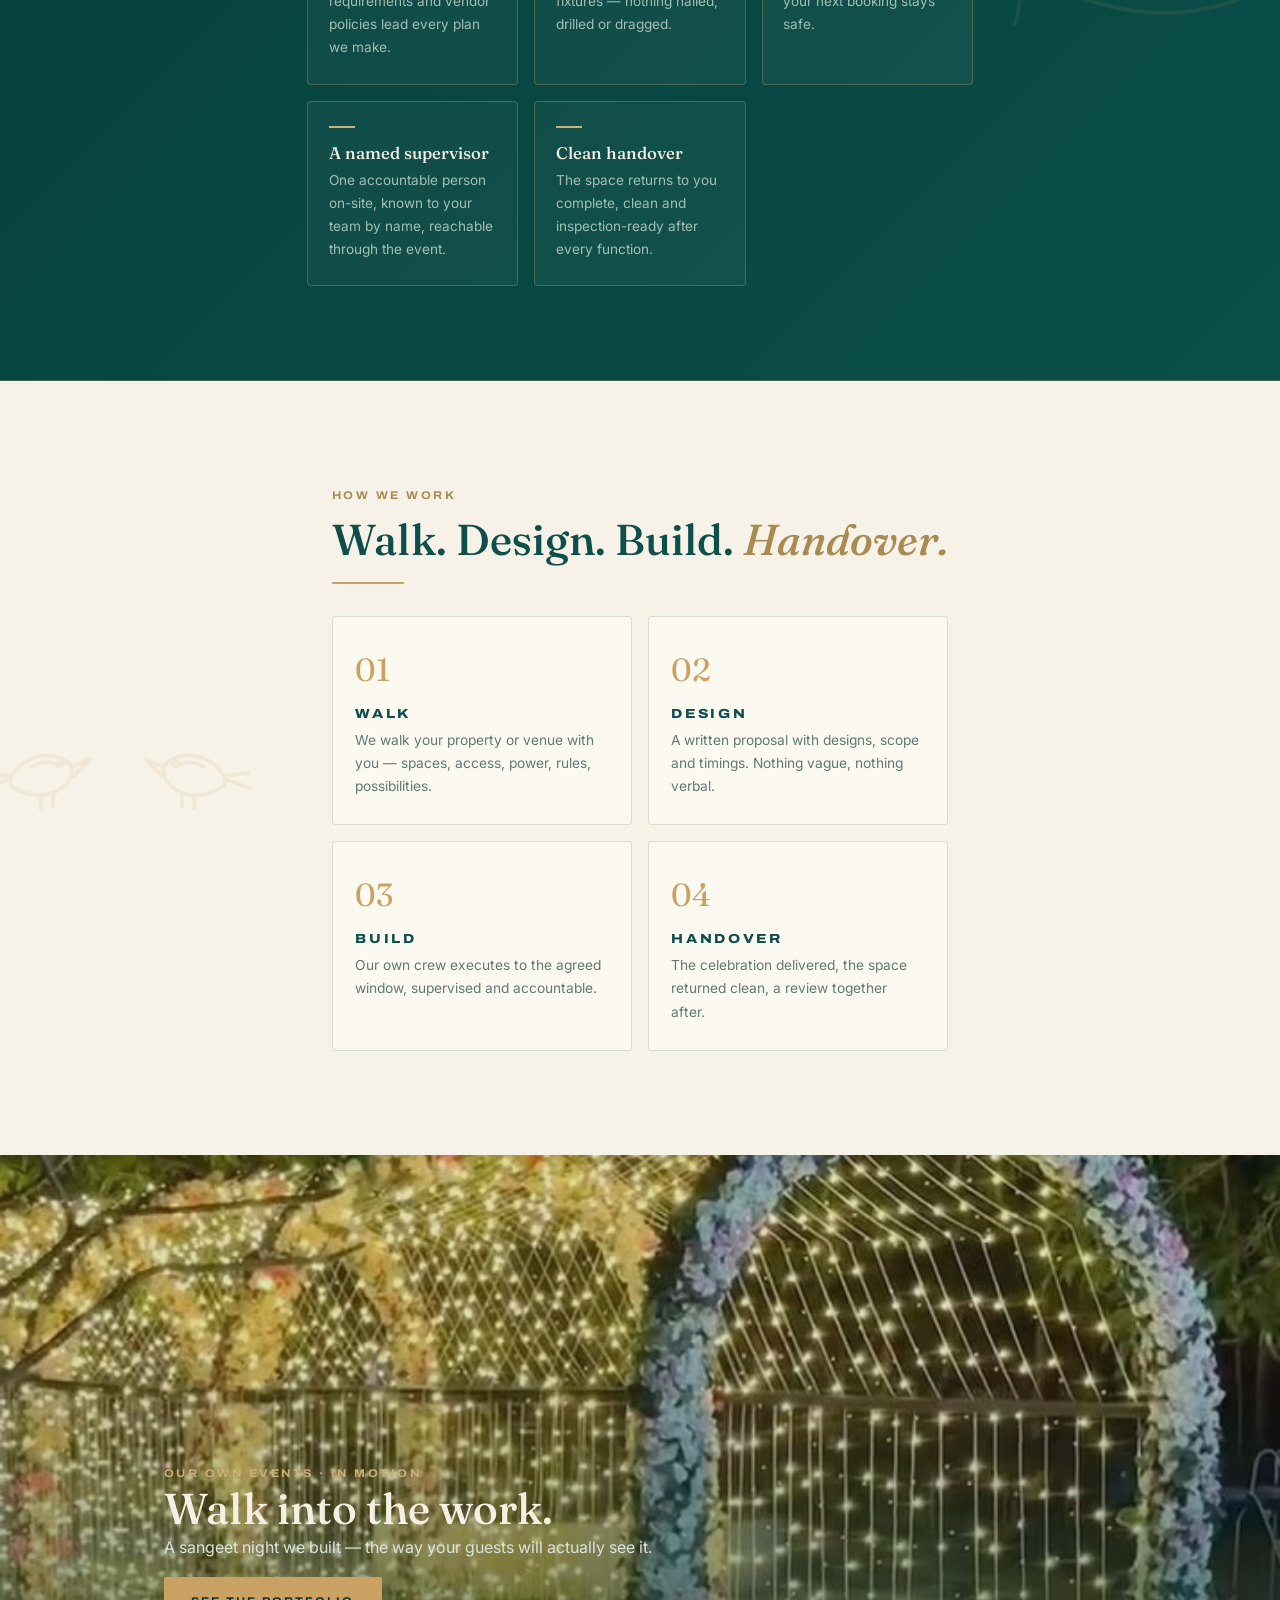
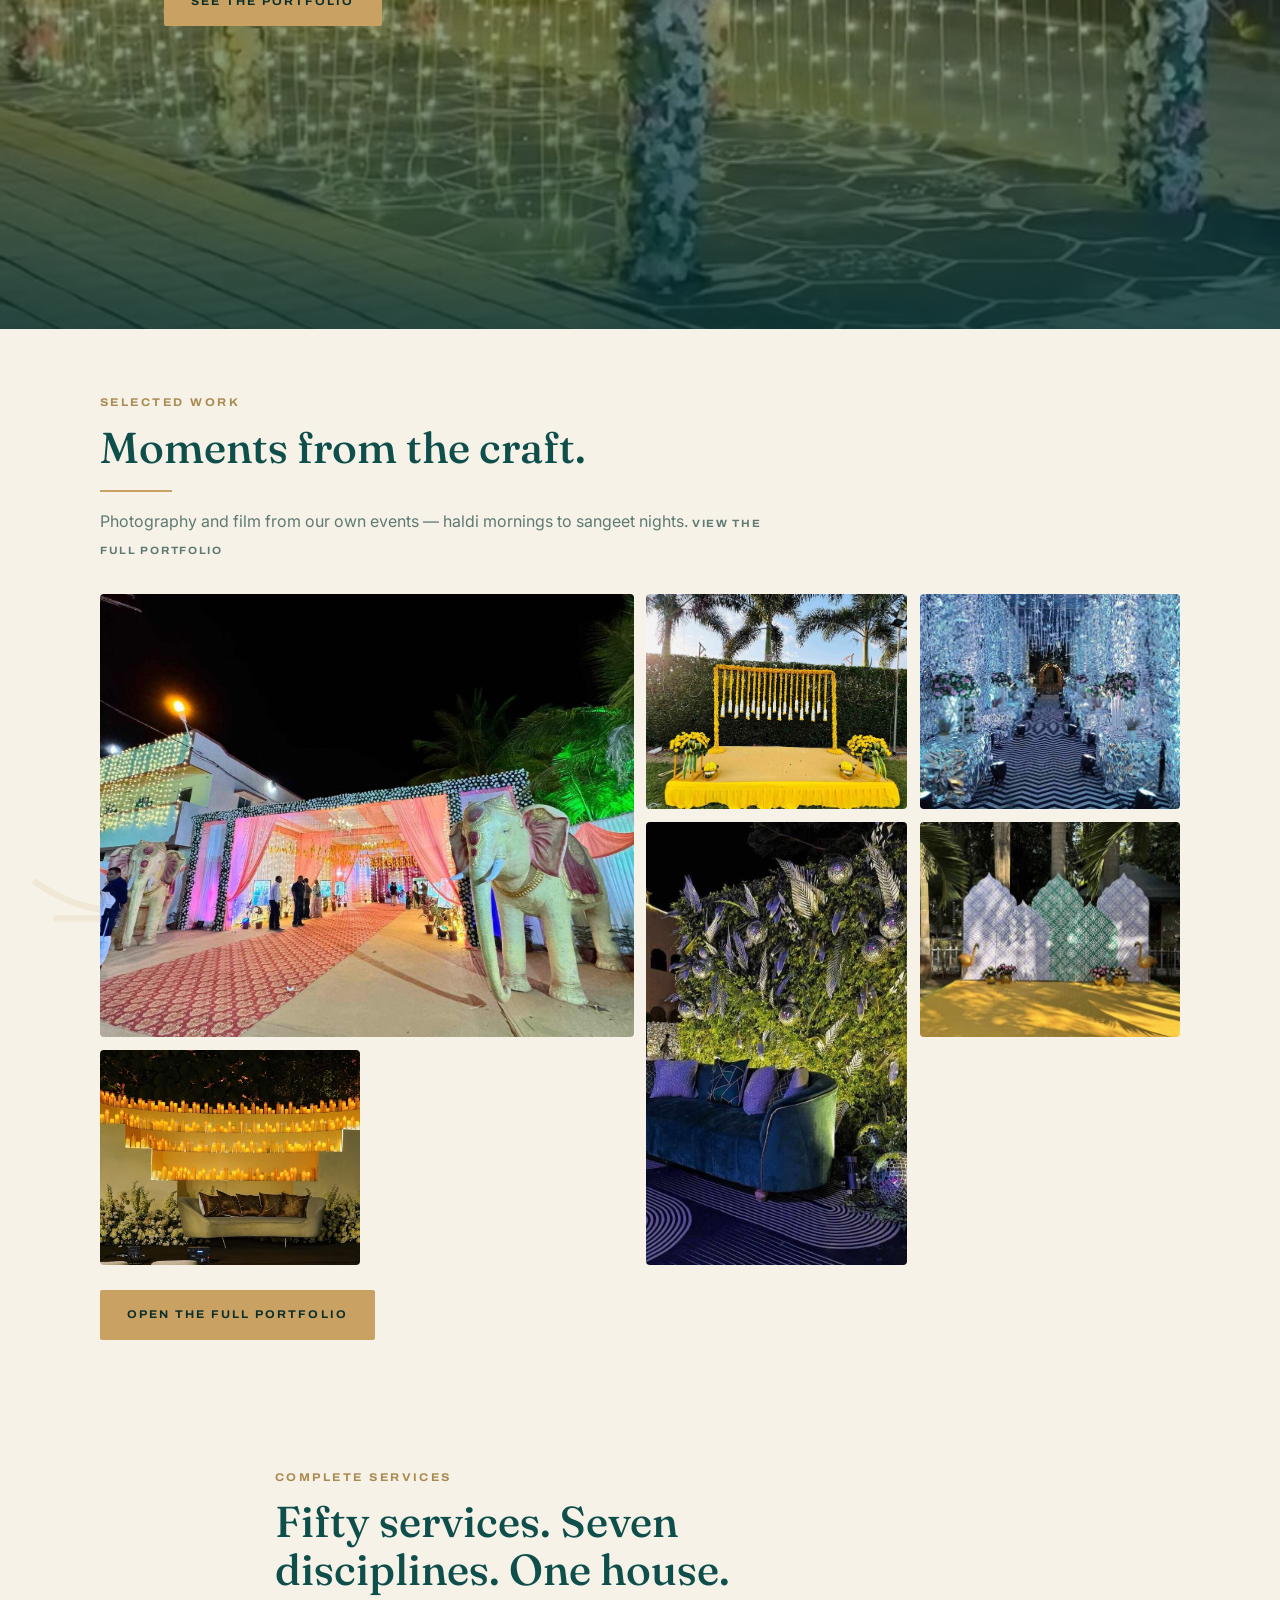
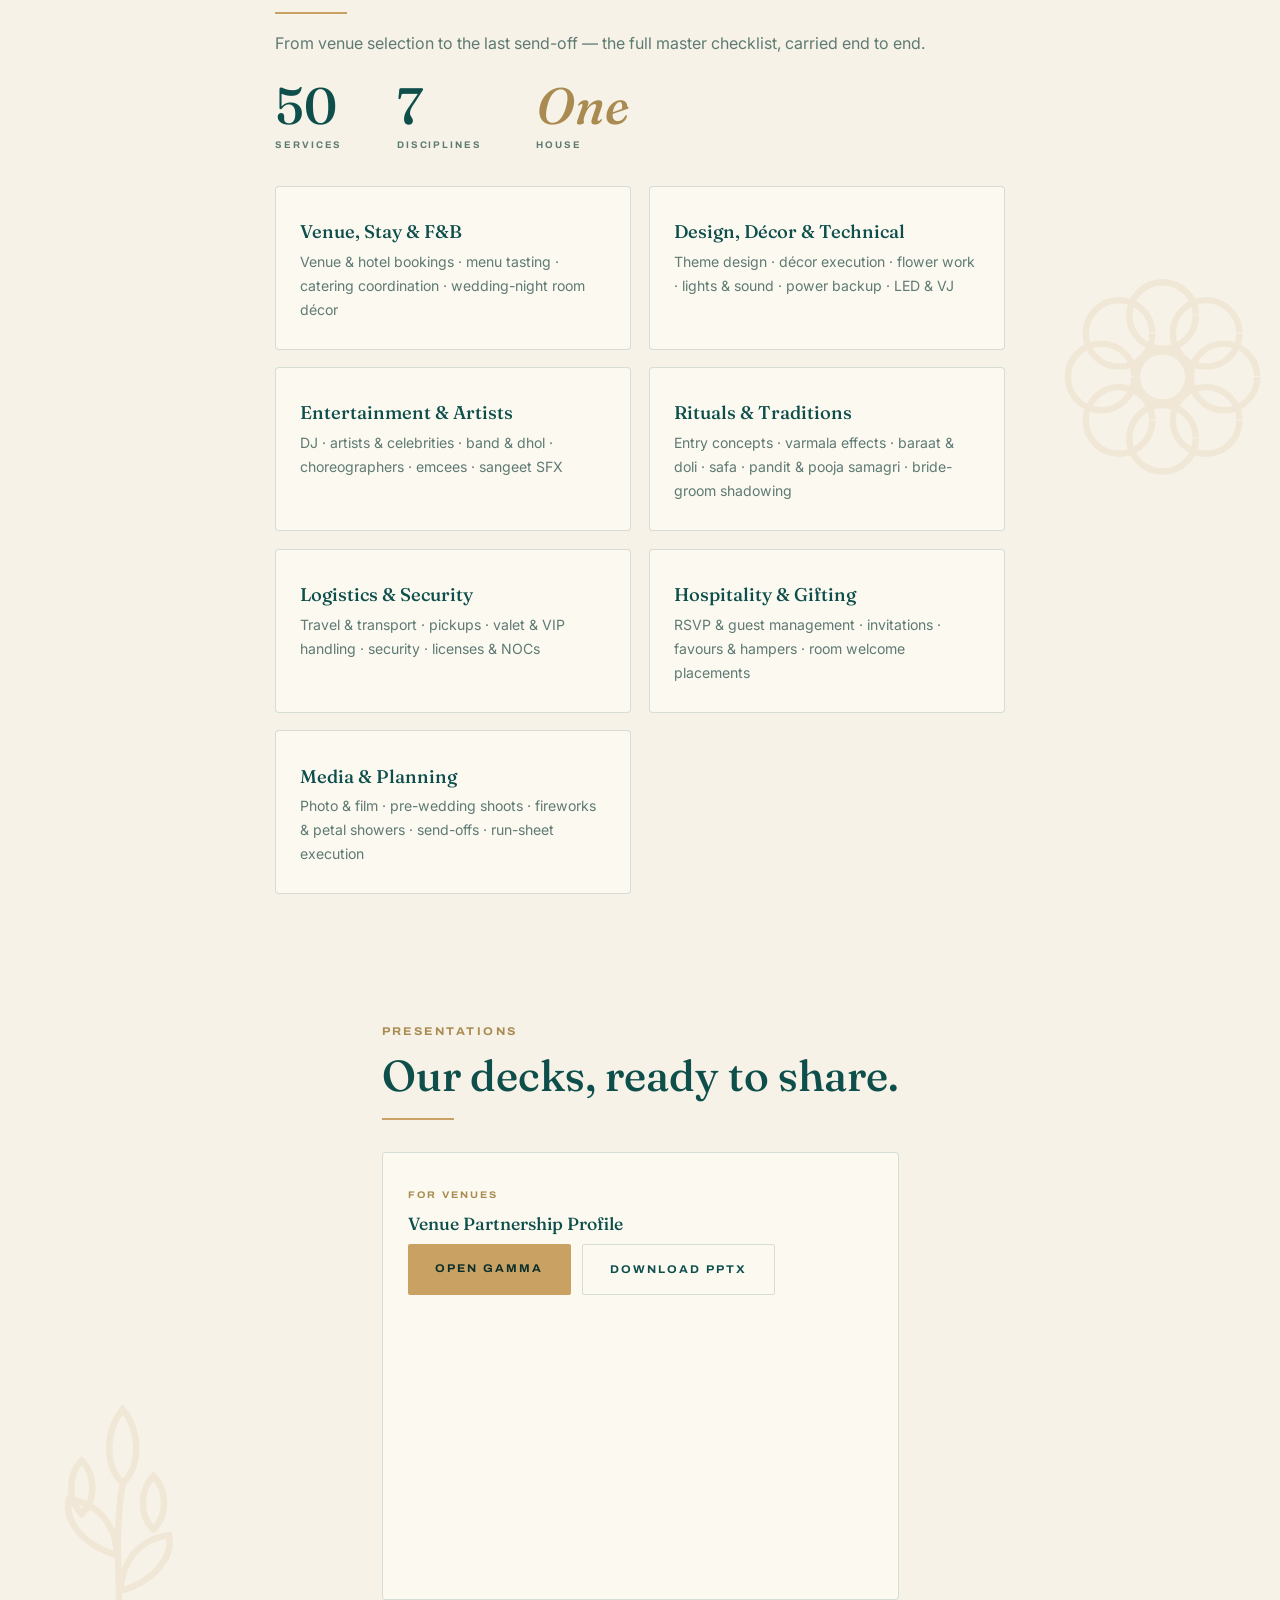
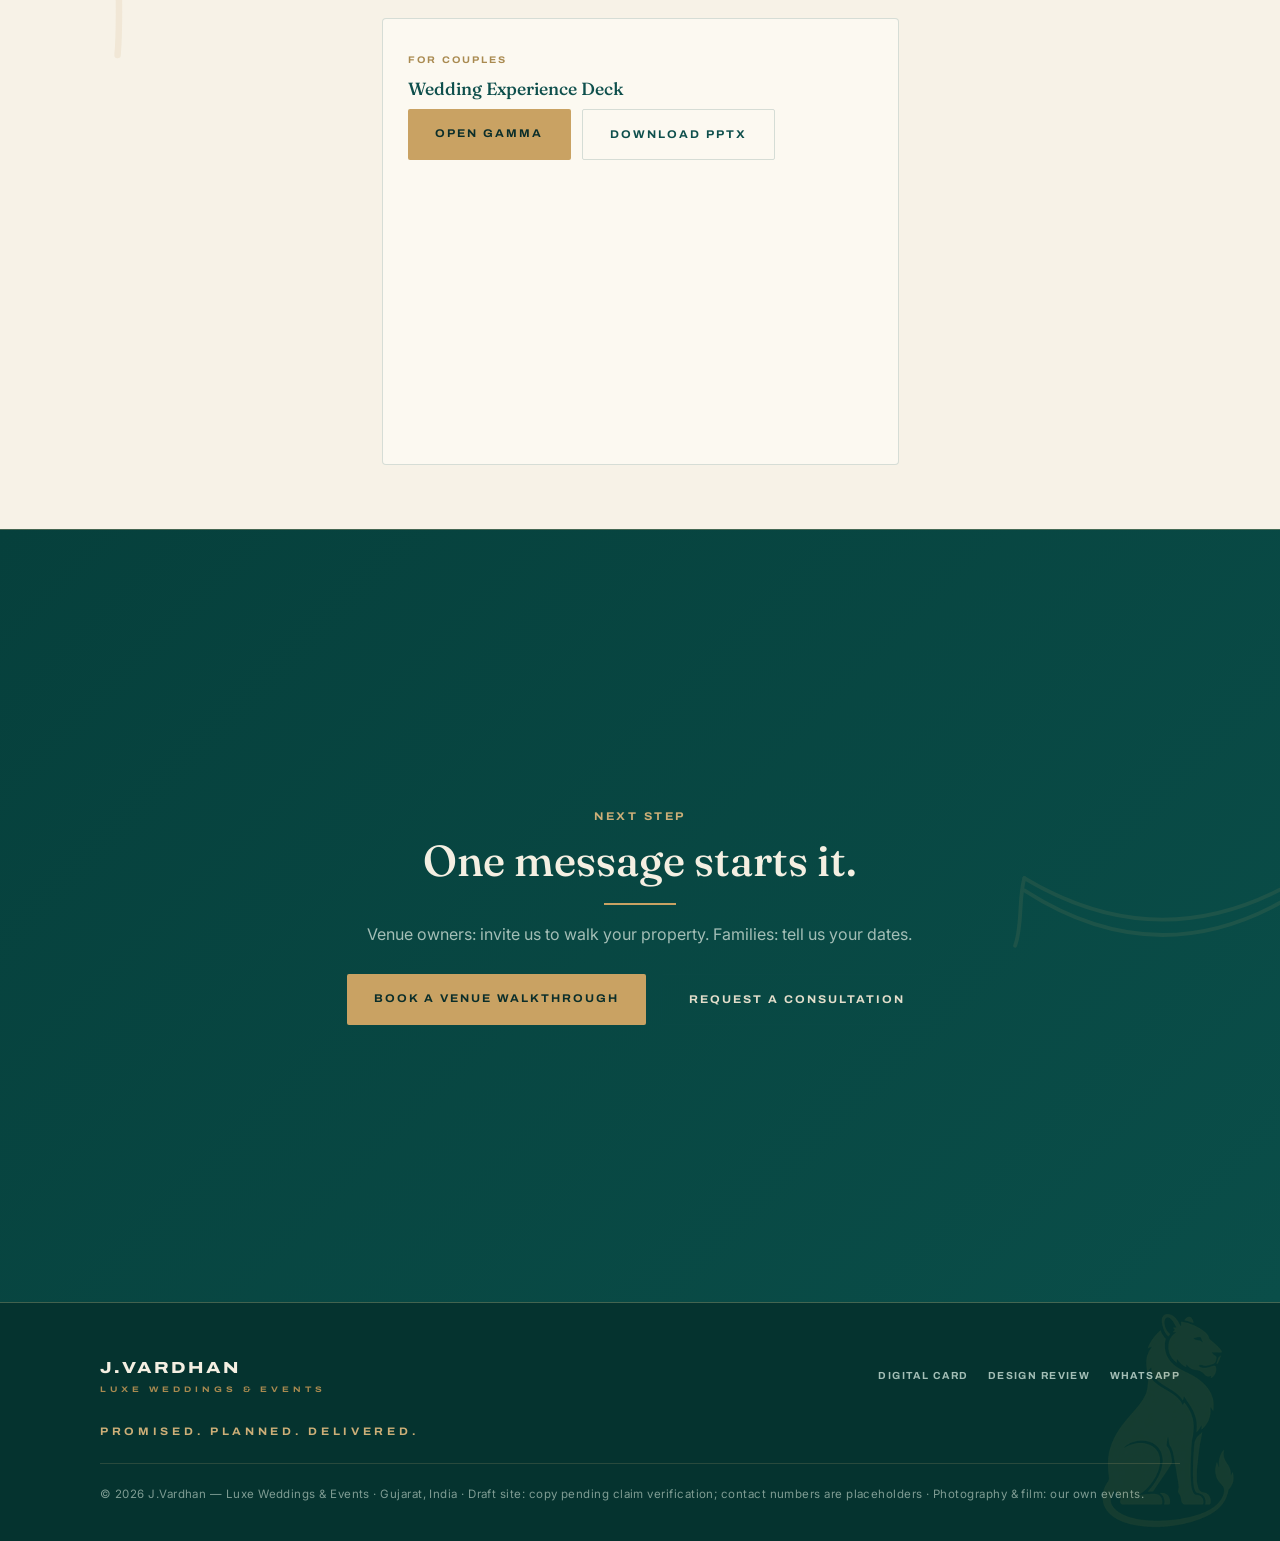
==== commit 11b1de34: "V3: real client photography + Heritage Teal two-theme redesign - Remove all 45 open-source stock pho" ====
--- a/index.html
+++ b/index.html
@@ -17,9 +17,11 @@
   <link rel="preconnect" href="https://fonts.gstatic.com" crossorigin>
   <link href="https://api.fontshare.com/v2/css?f[]=boska@400,401,500,501,700&display=swap" rel="stylesheet">
   <link href="https://fonts.googleapis.com/css2?family=Archivo:wdth,wght@62..125,400..900&family=Fraunces:ital,opsz,wght@0,9..144,300..700;1,9..144,300..700&family=Inter:wght@400;500;600&family=Pinyon+Script&display=swap" rel="stylesheet">
-  <link rel="stylesheet" href="design-system.css?v=6">
+  <meta name="theme-color" content="#F7F2E7">
+  <script>(function(){try{var t=localStorage.getItem('jv-theme');if(t==='dusk'||(!t&&matchMedia('(prefers-color-scheme: dark)').matches)){document.documentElement.setAttribute('data-theme','dusk');var m=document.querySelector('meta[name="theme-color"]');if(m){m.setAttribute('content','#06403C');}}}catch(e){}})();</script>
+  <link rel="stylesheet" href="design-system.css?v=7">
   <link rel="preload" as="image" href="assets/real/real-wedding-photo-08.jpg">
-  <script src="ds.js?v=6" defer></script>
+  <script src="ds.js?v=7" defer></script>
   <script type="application/ld+json">
   {
     "@context": "https://schema.org",
@@ -48,7 +50,13 @@
     .step p { font-size: .86rem; color: var(--muted); }
     .std-grid { display: grid; grid-template-columns: repeat(auto-fit, minmax(210px, 1fr)); gap: 1rem; }
     .std-card { border: 1px solid rgba(207,170,109,.3); border-radius: var(--radius); padding: 1.5rem 1.3rem; background: rgba(255,255,255,.04); }
-    .std-card::before { content: ""; display: block; width: 26px; height: 2px; background: #CFAA6D; margin-bottom: 1rem; }
+    .std-card::before { content: ""; display: block; width: 26px; height: 2px; background: #CDAF78; margin-bottom: 1rem; }
+    .path-grid { display: grid; grid-template-columns: repeat(auto-fit, minmax(300px, 1fr)); gap: 1.4rem; }
+    .path-card { display: block; text-decoration: none; color: inherit; }
+    .path-card .arch-img { aspect-ratio: 4 / 3; }
+    .path-card h3 { font-size: 1.35rem; margin: 1.1rem 0 .4rem; }
+    .path-card p { font-size: .9rem; color: var(--muted); margin-bottom: 1.1rem; }
+    .path-card .eyebrow { display: block; margin-top: 1.2rem; }
     .std-card h3 { font-size: 1.05rem; margin-bottom: .4rem; }
     .std-card p { font-size: .85rem; }
     .case .frame-img { aspect-ratio: 16 / 11; }
@@ -102,8 +110,47 @@
 
 <div class="venue-strip reveal">
   <span class="eyebrow">Venues We Produce At</span>
-  <p>Partner venues announced soon — introductions underway across Saurashtra and Gujarat.</p>
+  <div class="marquee" aria-label="Partner venues — announcements pending">
+    <div class="marquee-track">
+      <span class="m-tile">Partner venues <em>announced soon</em></span>
+      <span class="m-tile">Introductions underway · <em>Saurashtra</em></span>
+      <span class="m-tile">Resorts · Hotels · Party Plots · Farmhouses</span>
+      <span class="m-tile">Introductions underway · <em>Gujarat</em></span>
+      <span class="m-tile">Your property, <em>celebration-ready</em></span>
+      <span class="m-tile" aria-hidden="true">Partner venues <em>announced soon</em></span>
+      <span class="m-tile" aria-hidden="true">Introductions underway · <em>Saurashtra</em></span>
+      <span class="m-tile" aria-hidden="true">Resorts · Hotels · Party Plots · Farmhouses</span>
+      <span class="m-tile" aria-hidden="true">Introductions underway · <em>Gujarat</em></span>
+      <span class="m-tile" aria-hidden="true">Your property, <em>celebration-ready</em></span>
+    </div>
+  </div>
 </div>
+
+<section id="paths">
+  <div class="shell">
+    <div class="lockup reveal">
+      <span class="eyebrow">Two Doors, One House</span>
+      <h2 class="display-2">Families plan a wedding. Venues gain a <em>partner.</em></h2>
+      <div class="gold-rule"></div>
+    </div>
+    <div class="path-grid" style="margin-top:2rem;">
+      <a class="path-card reveal" href="weddings.html">
+        <div class="arch-img img-hover cr"><img src="assets/real/real-mandap-05.jpg" alt="Palace-lawn mandap with candle-lined mirror aisle at dusk, built by J.Vardhan" loading="lazy"></div>
+        <span class="eyebrow">For Families</span>
+        <h3>Your functions, one thread — haldi to reception.</h3>
+        <p>One design language carried across every function, delivered by the family's own hands and crews.</p>
+        <span class="btn btn-gold">Request a Consultation</span>
+      </a>
+      <a class="path-card reveal" href="venues.html">
+        <div class="arch-img img-hover cr"><img src="assets/real/real-sangeet-night-decore-04.jpg" alt="Golden arched night stage with fairy-light curtains, built by J.Vardhan" loading="lazy"></div>
+        <span class="eyebrow">For Venues</span>
+        <h3>A disciplined production partner for your property.</h3>
+        <p>Fixed windows, non-invasive builds, one named supervisor on site — working rules you can hold us to.</p>
+        <span class="btn btn-ghost">Book a Venue Walkthrough</span>
+      </a>
+    </div>
+  </div>
+</section>
 
 <section id="house">
   <div class="shell">
@@ -174,7 +221,7 @@
       <span class="eyebrow">Selected Work</span>
       <h2 class="display-2">Moments from the craft.</h2>
       <div class="gold-rule"></div>
-      <p>Licensed reference photography stands in while our verified event photography is prepared. <a href="portfolio.html" class="nav-link" style="font-size:.66rem;">View the full portfolio</a></p>
+      <p>Photography and film from our own events — haldi mornings to sangeet nights. <a href="portfolio.html" class="nav-link" style="font-size:.66rem;">View the full portfolio</a></p>
     </div>
     <div class="mosaic reveal" style="margin-top:2rem;">
       <div class="mt m-w2 m-t2"><img src="assets/real/real-wedding-photo-08.jpg" alt="Grand entrance gateway built by J.Vardhan" loading="lazy"><span class="cap">Wedding · the grand gateway</span></div>
@@ -182,7 +229,7 @@
       <div class="mt"><img src="assets/real/real-sangeet-night-decore-07.jpg" alt="Silver sangeet corridor" loading="lazy"><span class="cap">Sangeet · the silver walk</span></div>
       <div class="mt m-t2"><img src="assets/real/real-stage-decore-02.jpg" alt="Evening lounge with mirror-ball backdrop" loading="lazy"><span class="cap">Stage · evening lounge</span></div>
       <div class="mt"><img src="assets/real/real-haldi-18.jpg" alt="Haldi ceremony moment" loading="lazy"><span class="cap">Haldi · the morning</span></div>
-      <div class="mt"><img src="assets/real/real-sangeet-night-decore-12.jpg" alt="Sangeet night decor" loading="lazy"><span class="cap">Sangeet · night decor</span></div>
+      <div class="mt"><img src="assets/real/real-sangeet-night-decore-09.jpg" alt="Tiered candle wall glowing behind a cream sofa" loading="lazy"><span class="cap">Sangeet · by candlelight</span></div>
     </div>
     <div class="reveal" style="margin-top:1.6rem;">
       <a class="btn btn-gold" href="portfolio.html">Open the Full Portfolio</a>
@@ -197,6 +244,11 @@
       <h2 class="display-2">Fifty services. Seven disciplines. One house.</h2>
       <div class="gold-rule"></div>
       <p>From venue selection to the last send-off — the full master checklist, carried end to end.</p>
+    </div>
+    <div class="count-row reveal">
+      <div><span class="num"><span data-count="50">0</span></span><span class="lbl">Services</span></div>
+      <div><span class="num"><span data-count="7">0</span></span><span class="lbl">Disciplines</span></div>
+      <div><span class="num"><em>One</em></span><span class="lbl">House</span></div>
     </div>
     <div class="cat-grid" style="margin-top:2rem;">
       <div class="card reveal"><h3>Venue, Stay &amp; F&amp;B</h3><p>Venue &amp; hotel bookings · menu tasting · catering coordination · wedding-night room décor</p></div>
@@ -266,7 +318,7 @@
     </div>
   </div>
   <p class="foot-tag">Promised. Planned. Delivered.</p>
-  <p class="foot-note">&copy; 2026 J.Vardhan — Luxe Weddings &amp; Events · Gujarat, India · Draft site: copy pending claim verification; contact numbers are placeholders · Photography &amp; film: our own events, with supplementary licensed imagery (<a href="assets/photos/photos-credits.md">credits</a>).</p>
+  <p class="foot-note">&copy; 2026 J.Vardhan — Luxe Weddings &amp; Events · Gujarat, India · Draft site: copy pending claim verification; contact numbers are placeholders · Photography &amp; film: our own events.</p>
 </footer>
 
 <a class="float-wa" href="https://wa.me/910000000000" rel="noopener" aria-label="Chat on WhatsApp">WhatsApp</a>
--- a/design-system.css
+++ b/design-system.css
@@ -1,23 +1,25 @@
 /* ============================================================
-   J.VARDHAN — LUXE WEDDINGS & EVENTS · Design System v2
+   J.VARDHAN — LUXE WEDDINGS & EVENTS · Design System v3
+   Palette 1a "Heritage Teal, softened" (client pick, 9 Aug 2026).
    Law lives in .claude/skills/web-design/SKILL.md — keep in sync.
    ============================================================ */
 
 /* ---------- tokens ---------- */
 :root {
-  /* colour — Day */
-  --bg: #F9F6EF;
-  --bg-css: #F9F6EF;
-  --surface: #FFFFFF;
-  --text: #0A3F3B;
-  --heading: #0A5356;
-  --muted: #4E6E69;
-  --accent: #CFAA6D;
-  --accent-deep: #B08D52;
-  --line: rgba(1, 60, 60, .16);
-  --shadow: 0 10px 30px rgba(1, 60, 60, .08);
-  --dusk-a: #013C3C;
-  --dusk-b: #024E4E;
+  color-scheme: light;
+  /* colour — Day (1a: warm ivory ground, eased contrast ~8:1) */
+  --bg: #F7F2E7;
+  --bg-css: #F7F2E7;
+  --surface: #FCF9F1;
+  --text: #274F49;
+  --heading: #0E4F4C;
+  --muted: #5E7A73;
+  --accent: #C9A263;
+  --accent-deep: #A98A50;
+  --line: rgba(14, 79, 76, .16);
+  --shadow: 0 10px 30px rgba(14, 70, 60, .08);
+  --dusk-a: #06403C;
+  --dusk-b: #0A4E49;
 
   /* type */
   --font-display: "Boska", "Fraunces", Georgia, serif;
@@ -25,9 +27,9 @@
   --font-label: "Archivo", Arial, sans-serif;
   --font-sans: "Inter", "Segoe UI", system-ui, sans-serif;
 
-  /* scale */
-  --fs-d1: clamp(2.2rem, 5.4vw, 4.2rem);
-  --fs-d2: clamp(1.6rem, 3.2vw, 2.4rem);
+  /* scale — V3: display jump, tight leading */
+  --fs-d1: clamp(2.6rem, 6.5vw, 5.2rem);
+  --fs-d2: clamp(1.7rem, 3.4vw, 2.7rem);
   --fs-h3: 1.15rem;
   --fs-body: 1rem;
   --fs-cap: .82rem;
@@ -37,24 +39,32 @@
   --arch: 999px 999px 6px 6px; /* signature arch crop */
   --radius: 4px;
 
-  /* motion */
+  /* motion — one global reveal voice */
   --ease-drape: cubic-bezier(.22, .8, .3, 1);
+  --reveal-dur: .9s;
 }
 :root[data-theme="dusk"] {
-  --bg: #013C3C;
-  --bg-css: linear-gradient(135deg, #013C3C 0%, #024E4E 100%);
-  --surface: rgba(255, 255, 255, .05);
-  --text: #E8E3D5;
-  --heading: #FFFFFF;
-  --muted: #A9C3BD;
-  --accent-deep: #E0C08A;
-  --line: rgba(207, 170, 109, .28);
+  color-scheme: dark;
+  --bg: #06403C;
+  --bg-css: linear-gradient(135deg, #06403C 0%, #0A4E49 100%);
+  --surface: rgba(246, 241, 228, .05);
+  --text: #E3DECB;
+  --heading: #F4EFE2;
+  --muted: #A3BEB6;
+  --accent: #CDAF78;
+  --accent-deep: #DFC697;
+  --line: rgba(205, 175, 120, .28);
   --shadow: 0 10px 30px rgba(0, 0, 0, .25);
 }
+/* dusk imagery: pull brightness so photos don't glare on dark ground */
+:root[data-theme="dusk"] .arch-img img,
+:root[data-theme="dusk"] .frame-img img,
+:root[data-theme="dusk"] .mosaic .mt img { filter: brightness(.94); }
 
 /* ---------- base ---------- */
 * { margin: 0; padding: 0; box-sizing: border-box; }
-html { scroll-behavior: smooth; }
+html { scroll-behavior: smooth; overflow-x: clip; }
+body { overflow-x: clip; }
 body {
   background: var(--bg-css);
   background-attachment: fixed;
@@ -117,13 +127,13 @@
 @media (max-width: 900px) { .side-motif { display: none; } }
 .band-dusk {
   background: linear-gradient(135deg, var(--dusk-a), var(--dusk-b));
-  color: #E8E3D5;
-  border-top: 1px solid rgba(207, 170, 109, .3);
-  border-bottom: 1px solid rgba(207, 170, 109, .3);
-}
-.band-dusk h1, .band-dusk h2, .band-dusk h3 { color: #fff; }
-.band-dusk p { color: #A9C3BD; }
-.band-dusk .eyebrow { color: #CFAA6D; }
+  color: #E3DECB;
+  border-top: 1px solid rgba(205, 175, 120, .3);
+  border-bottom: 1px solid rgba(205, 175, 120, .3);
+}
+.band-dusk h1, .band-dusk h2, .band-dusk h3 { color: #F4EFE2; }
+.band-dusk p { color: #A3BEB6; }
+.band-dusk .eyebrow { color: #CDAF78; }
 
 /* ---------- motifs ---------- */
 .motif { color: var(--accent); display: inline-block; }
@@ -147,10 +157,10 @@
   transition: transform .25s, box-shadow .25s, background .25s, color .25s, border-color .25s;
 }
 .btn:hover { transform: translateY(-2px); box-shadow: var(--shadow); }
-.btn-gold { background: var(--accent); color: #063230; }
+.btn-gold { background: var(--accent); color: #0B2E2A; }
 .btn-gold:hover { background: var(--accent-deep); }
 .btn-ghost { border: 1px solid var(--line); color: var(--heading); background: transparent; }
-.band-dusk .btn-ghost, .band-dusk .btn-ghost:visited { color: #E8E3D5; }
+.band-dusk .btn-ghost, .band-dusk .btn-ghost:visited { color: #E3DECB; }
 
 /* nav link underline draw */
 .nav-link { position: relative; font-family: var(--font-label); font-stretch: 108%; font-size: .66rem; font-weight: 700; letter-spacing: .16em; text-transform: uppercase; color: var(--muted); text-decoration: none; padding-bottom: .2rem; }
@@ -206,7 +216,7 @@
 html.anim .cr.in { clip-path: inset(0 0 0% 0); }
 
 /* soft reveal for text/cards (gated) */
-html.anim .reveal { opacity: 0; transform: translateY(22px); transition: opacity .7s ease, transform .7s ease; }
+html.anim .reveal { opacity: 0; transform: translateY(22px); transition: opacity var(--reveal-dur) var(--ease-drape), transform var(--reveal-dur) var(--ease-drape); }
 html.anim .reveal.in { opacity: 1; transform: none; }
 
 /* Gold Draw — ds.js sets dash values; this animates them */
@@ -237,24 +247,24 @@
 
 /* form fields (dusk enquiry) */
 .field { display: flex; flex-direction: column; gap: .35rem; }
-.field label { font-family: var(--font-label); font-size: .62rem; font-weight: 700; letter-spacing: .18em; text-transform: uppercase; color: #CFAA6D; }
+.field label { font-family: var(--font-label); font-size: .62rem; font-weight: 700; letter-spacing: .18em; text-transform: uppercase; color: #CDAF78; }
 .field input, .field select, .field textarea {
-  background: rgba(255,255,255,.06); border: 1px solid rgba(207,170,109,.35); border-radius: 2px;
-  padding: .8rem .9rem; color: #F3EFE3; font-family: var(--font-sans); font-size: .92rem;
-}
-.field select option { color: #0A3F3B; }
+  background: rgba(255,255,255,.06); border: 1px solid rgba(205,175,120,.35); border-radius: 2px;
+  padding: .8rem .9rem; color: #F0EBDD; font-family: var(--font-sans); font-size: .92rem;
+}
+.field select option { color: #274F49; }
 .field textarea { min-height: 96px; resize: vertical; }
 
 /* floating WhatsApp */
 .float-wa {
   position: fixed; right: 1.2rem; bottom: 1.2rem; z-index: 60;
   display: flex; align-items: center; gap: .5rem;
-  background: var(--accent); color: #063230; text-decoration: none;
+  background: var(--accent); color: #0B2E2A; text-decoration: none;
   font-family: var(--font-label); font-size: .68rem; font-weight: 800; letter-spacing: .14em; text-transform: uppercase;
   padding: .8rem 1.2rem; border-radius: 999px; box-shadow: 0 8px 24px rgba(1,50,50,.35);
   transition: transform .25s, background .25s;
 }
-.float-wa::before { content: ""; width: 9px; height: 9px; border-radius: 50%; background: #063230; }
+.float-wa::before { content: ""; width: 9px; height: 9px; border-radius: 50%; background: #0B2E2A; }
 .float-wa:hover { transform: translateY(-3px); background: var(--accent-deep); }
 
 /* theme toggle */
@@ -270,8 +280,19 @@
   background: color-mix(in srgb, var(--bg) 82%, transparent);
   backdrop-filter: blur(10px);
   border-bottom: 1px solid var(--line);
-  transition: background .4s ease;
-}
+  transition: background .7s ease, border-color .7s ease, backdrop-filter .7s ease;
+}
+/* Header Veil — transparent over a full hero, frosts after ~60px scroll (ds.js toggles .clear) */
+/* pages with a full-bleed hero get a fixed nav so the hero image sits behind it */
+body.has-hero .site-nav { position: fixed; top: 0; left: 0; right: 0; }
+.site-nav.clear { background: transparent; border-bottom-color: transparent; backdrop-filter: none; }
+.site-nav.clear .nav-link { color: #E9EDE6; }
+.site-nav.clear .nav-link.active, .site-nav.clear .nav-link:hover { color: #DFC697; }
+.site-nav.clear .wordmark { color: #F4EFE2; }
+.site-nav.clear .wordmark small { color: #DFC697; }
+.site-nav.clear .toggle { border-color: rgba(244, 239, 226, .35); background: rgba(6, 64, 60, .25); }
+.site-nav.clear .toggle button { color: #DCE4DC; }
+.site-nav.clear .toggle button[aria-pressed="true"] { background: #F4EFE2; color: #06403C; }
 .brand { display: flex; align-items: center; gap: .65rem; text-decoration: none; }
 .brand .lion-icon { width: 28px; height: 28px; background: url("assets/lion-guardian.png") center/contain no-repeat; }
 .brand .wordmark { font-size: .95rem; }
@@ -279,16 +300,16 @@
 .nav-links::-webkit-scrollbar { display: none; }
 .nav-link.active { color: var(--accent-deep); }
 .nav-link.active::after { width: 100%; }
-.site-footer { position: relative; overflow: hidden; background: #013232; color: #A9C3BD; padding: 3.2rem clamp(1.2rem, 6vw, 4rem) 2.3rem; }
+.site-footer { position: relative; overflow: hidden; background: #05332F; color: #A3BEB6; padding: 3.2rem clamp(1.2rem, 6vw, 4rem) 2.3rem; }
 .site-footer .ghost { position: absolute; right: -40px; bottom: -30px; width: 300px; opacity: .07; pointer-events: none; }
-.site-footer .wordmark { color: #fff; font-size: 1rem; }
+.site-footer .wordmark { color: #F4EFE2; font-size: 1rem; }
 .foot-row { display: flex; justify-content: space-between; align-items: center; gap: 1.5rem; flex-wrap: wrap; max-width: 1080px; margin: 0 auto 1.6rem; }
 .foot-links { display: flex; gap: 1.2rem; flex-wrap: wrap; }
-.foot-links a { font-family: var(--font-label); font-size: .64rem; font-weight: 700; letter-spacing: .14em; text-transform: uppercase; color: #A9C3BD; text-decoration: none; }
-.foot-links a:hover { color: #CFAA6D; }
-.foot-tag { font-family: var(--font-label); font-stretch: 110%; font-size: .68rem; font-weight: 700; letter-spacing: .34em; text-transform: uppercase; color: #CFAA6D; max-width: 1080px; margin: 0 auto 1.4rem; }
-.foot-note { max-width: 1080px; margin: 0 auto; font-size: .72rem; letter-spacing: .04em; color: #6F8F89; border-top: 1px solid rgba(207, 170, 109, .18); padding-top: 1.3rem; }
-.foot-note a { color: #CFAA6D; text-decoration: none; }
+.foot-links a { font-family: var(--font-label); font-size: .64rem; font-weight: 700; letter-spacing: .14em; text-transform: uppercase; color: #A3BEB6; text-decoration: none; }
+.foot-links a:hover { color: #CDAF78; }
+.foot-tag { font-family: var(--font-label); font-stretch: 110%; font-size: .68rem; font-weight: 700; letter-spacing: .34em; text-transform: uppercase; color: #CDAF78; max-width: 1080px; margin: 0 auto 1.4rem; }
+.foot-note { max-width: 1080px; margin: 0 auto; font-size: .72rem; letter-spacing: .04em; color: #7E9C93; border-top: 1px solid rgba(205, 175, 120, .18); padding-top: 1.3rem; }
+.foot-note a { color: #CDAF78; text-decoration: none; }
 
 /* ---------- branded loader (only when animations engaged) ---------- */
 #loader { display: none; }
@@ -302,8 +323,8 @@
 html.anim #loader.done { opacity: 0; visibility: hidden; }
 .loader-inner { text-align: center; color: var(--accent); }
 .loader-inner svg { width: 86px; height: 86px; }
-.loader-inner .wordmark { color: #fff; font-size: .95rem; margin-top: .9rem; opacity: 0; animation: jvRise .7s .25s var(--ease-drape) forwards; }
-.loader-bar { width: 130px; height: 2px; margin: 1.2rem auto 0; background: rgba(207, 170, 109, .22); overflow: hidden; border-radius: 2px; }
+.loader-inner .wordmark { color: #F4EFE2; font-size: .95rem; margin-top: .9rem; opacity: 0; animation: jvRise .7s .25s var(--ease-drape) forwards; }
+.loader-bar { width: 130px; height: 2px; margin: 1.2rem auto 0; background: rgba(205, 175, 120, .22); overflow: hidden; border-radius: 2px; }
 .loader-bar::after { content: ""; display: block; width: 42%; height: 100%; background: var(--accent); animation: jvSlide 1s infinite var(--ease-drape); }
 @keyframes jvSlide { from { transform: translateX(-110%); } to { transform: translateX(340%); } }
 
@@ -318,17 +339,17 @@
   .nav-burger { display: flex; }
   .nav-links {
     position: fixed; inset: 0; z-index: 70;
-    background: linear-gradient(135deg, #013C3C, #024E4E);
+    background: linear-gradient(135deg, #06403C, #0A4E49);
     flex-direction: column; justify-content: center; align-items: center; gap: 1.7rem;
     transform: translateX(103%); transition: transform .45s var(--ease-drape);
     overflow: visible;
   }
-  .nav-links .nav-link { font-size: .95rem; color: #E8E3D5; }
-  .nav-links .nav-link.active { color: #CFAA6D; }
+  .nav-links .nav-link { font-size: .95rem; color: #E3DECB; }
+  .nav-links .nav-link.active { color: #CDAF78; }
   .site-nav.open .nav-links { transform: none; }
-  .site-nav.open .nav-burger span:nth-child(1) { transform: translateY(7px) rotate(45deg); background: #CFAA6D; }
+  .site-nav.open .nav-burger span:nth-child(1) { transform: translateY(7px) rotate(45deg); background: #CDAF78; }
   .site-nav.open .nav-burger span:nth-child(2) { opacity: 0; }
-  .site-nav.open .nav-burger span:nth-child(3) { transform: translateY(-7px) rotate(-45deg); background: #CFAA6D; }
+  .site-nav.open .nav-burger span:nth-child(3) { transform: translateY(-7px) rotate(-45deg); background: #CDAF78; }
 }
 
 /* ---------- flowering corner vines ---------- */
@@ -353,10 +374,11 @@
 @keyframes jvKen { from { transform: scale(1.07); } to { transform: scale(1); } }
 .hero-full .scrim { position: absolute; inset: 0; background: linear-gradient(180deg, rgba(1,50,50,.28) 0%, rgba(1,42,40,.05) 42%, rgba(1,42,40,.84) 100%); }
 .hero-full .hf-content { position: relative; z-index: 2; width: 100%; max-width: 1080px; margin: 0 auto; padding: 0 clamp(1.2rem, 6vw, 4rem) clamp(2.2rem, 5vw, 3.4rem); }
-.hero-full h1 { color: #fff; font-size: clamp(2.6rem, 7vw, 5rem); line-height: 1.05; max-width: 15ch; }
-.hero-full .eyebrow { color: #CFAA6D; }
+.hero-full h1 { color: #F7F4EA; font-size: clamp(2.8rem, 7.5vw, 5.6rem); line-height: 1.05; max-width: 15ch; }
+.hero-full h1 em { color: #DFC697; }
+.hero-full .eyebrow { color: #CDAF78; }
 .hero-full p { color: #DCE6E2; max-width: 54ch; }
-.hero-full .script-accent { color: #E0C08A; }
+.hero-full .script-accent { color: #DFC697; }
 
 .mosaic { display: grid; grid-template-columns: repeat(4, 1fr); grid-auto-rows: 215px; grid-auto-flow: dense; gap: .8rem; }
 @media (max-width: 900px) { .mosaic { grid-template-columns: repeat(2, 1fr); grid-auto-rows: 165px; } }
@@ -366,7 +388,7 @@
 .mosaic .mt .cap {
   position: absolute; inset: auto 0 0 0; padding: 1.6rem .9rem .7rem;
   background: linear-gradient(180deg, transparent, rgba(1, 40, 40, .78));
-  color: #F3EFE3; font-family: var(--font-label); font-size: .62rem; font-weight: 700;
+  color: #F0EBDD; font-family: var(--font-label); font-size: .62rem; font-weight: 700;
   letter-spacing: .14em; text-transform: uppercase; opacity: 0; transition: opacity .3s;
 }
 .mosaic .mt:hover .cap { opacity: 1; }
@@ -377,15 +399,15 @@
 .chapter > img.bg { position: absolute; inset: 0; width: 100%; height: 100%; object-fit: cover; }
 .chapter .scrim { position: absolute; inset: 0; background: linear-gradient(180deg, rgba(1,45,42,.04) 34%, rgba(1,38,36,.82)); }
 .chapter .ch-content { position: relative; z-index: 2; width: 100%; max-width: 1080px; margin: 0 auto; padding: 0 clamp(1.2rem, 6vw, 4rem) clamp(2rem, 4.5vw, 3rem); }
-.chapter .num { font-family: var(--font-display); font-size: 1.3rem; color: #CFAA6D; font-variant-numeric: tabular-nums; }
-.chapter h3 { color: #fff; font-size: clamp(1.8rem, 4vw, 2.8rem); margin: .3rem 0 .5rem; }
+.chapter .num { font-family: var(--font-display); font-size: 1.3rem; color: #CDAF78; font-variant-numeric: tabular-nums; }
+.chapter h3 { color: #F4EFE2; font-size: clamp(1.8rem, 4vw, 2.8rem); margin: .3rem 0 .5rem; }
 .chapter p { color: #D9E4E0; max-width: 52ch; }
 
 .lightbox { position: fixed; inset: 0; z-index: 120; background: rgba(1, 28, 28, .95); display: none; align-items: center; justify-content: center; padding: 1.6rem; }
 .lightbox.open { display: flex; }
 .lightbox img { max-width: 94vw; max-height: 88vh; border-radius: var(--radius); }
 .lightbox .lb-close {
-  position: absolute; top: 1rem; right: 1rem; background: #CFAA6D; border: 0; color: #063230;
+  position: absolute; top: 1rem; right: 1rem; background: #CDAF78; border: 0; color: #0B2E2A;
   font-family: var(--font-label); font-size: .68rem; font-weight: 800; letter-spacing: .12em; text-transform: uppercase;
   padding: .7rem 1.15rem; border-radius: 999px; cursor: pointer;
 }
@@ -395,13 +417,63 @@
 .video-band video { position: absolute; inset: 0; width: 100%; height: 100%; object-fit: cover; }
 .video-band .vb-overlay { position: absolute; inset: 0; background: linear-gradient(180deg, rgba(1, 60, 60, .12) 25%, rgba(1, 50, 50, .78)); }
 .video-band .vb-content { position: relative; z-index: 2; width: 100%; max-width: 1080px; margin: 0 auto; padding: 2.6rem clamp(1.2rem, 6vw, 4rem); }
-.video-band h2 { color: #fff; }
-.video-band .eyebrow { color: #CFAA6D; }
+.video-band h2 { color: #F4EFE2; }
+.video-band .eyebrow { color: #CDAF78; }
 .video-band p { color: #D9E4E0; max-width: 52ch; }
 .video-cell { position: relative; overflow: hidden; }
 .video-cell video { position: absolute; inset: 0; width: 100%; height: 100%; object-fit: cover; }
 @media (prefers-reduced-motion: reduce) { .video-band video, .video-cell video { display: none; } }
 
+/* ---------- V3: Procession Marquee (partner-venue strip) ---------- */
+.marquee { overflow: hidden; position: relative; margin-top: .9rem; }
+.marquee-track { display: flex; gap: .9rem; width: max-content; }
+html.anim .marquee-track { animation: jvMarquee 40s linear infinite; }
+.marquee:hover .marquee-track, .marquee:focus-within .marquee-track { animation-play-state: paused; }
+@keyframes jvMarquee { to { transform: translateX(-50%); } }
+.m-tile {
+  border: 1px solid var(--line); border-radius: var(--radius); background: var(--surface);
+  padding: .85rem 1.5rem; white-space: nowrap;
+  font-family: var(--font-label); font-size: .64rem; font-weight: 700;
+  letter-spacing: .18em; text-transform: uppercase; color: var(--muted);
+}
+.m-tile em { font-style: normal; color: var(--accent-deep); }
+
+/* ---------- V3: Heirloom Count (stat row, counts up on scroll) ---------- */
+.count-row { display: flex; gap: clamp(1.6rem, 5vw, 3.4rem); flex-wrap: wrap; margin-top: 1.4rem; }
+.count-row .num {
+  font-family: var(--font-display); font-weight: 500; line-height: 1;
+  font-size: clamp(2.1rem, 4.5vw, 3.2rem); color: var(--heading);
+  font-variant-numeric: tabular-nums;
+}
+.count-row .num em { font-style: italic; color: var(--accent-deep); }
+.count-row .lbl {
+  display: block; margin-top: .35rem;
+  font-family: var(--font-label); font-size: .6rem; font-weight: 700;
+  letter-spacing: .2em; text-transform: uppercase; color: var(--muted);
+}
+
+/* ---------- V3: mobile bottom action bar (injected by ds.js) ---------- */
+.action-bar {
+  position: fixed; left: 0; right: 0; bottom: 0; z-index: 65;
+  display: none; grid-template-columns: repeat(4, 1fr);
+  background: color-mix(in srgb, var(--bg) 96%, transparent);
+  border-top: 1px solid var(--line);
+  padding: .3rem .3rem calc(.3rem + env(safe-area-inset-bottom));
+  transform: translateY(110%); transition: transform .3s var(--ease-drape);
+}
+.action-bar.show { transform: none; }
+.action-bar a {
+  display: flex; flex-direction: column; align-items: center; justify-content: center; gap: .2rem;
+  min-height: 48px; padding: .3rem 0; text-decoration: none;
+  font-family: var(--font-label); font-size: .54rem; font-weight: 700;
+  letter-spacing: .12em; text-transform: uppercase; color: var(--muted);
+}
+.action-bar a svg { width: 18px; height: 18px; stroke: var(--accent-deep); }
+@media (max-width: 767px) {
+  .action-bar { display: grid; }
+  .float-wa { display: none; }
+}
+
 /* ---------- desktop snap scrolling (hard page-turn mode via ds.js) ---------- */
 @media (min-width: 900px) {
   html.snap section { min-height: 86svh; display: grid; align-content: center; }
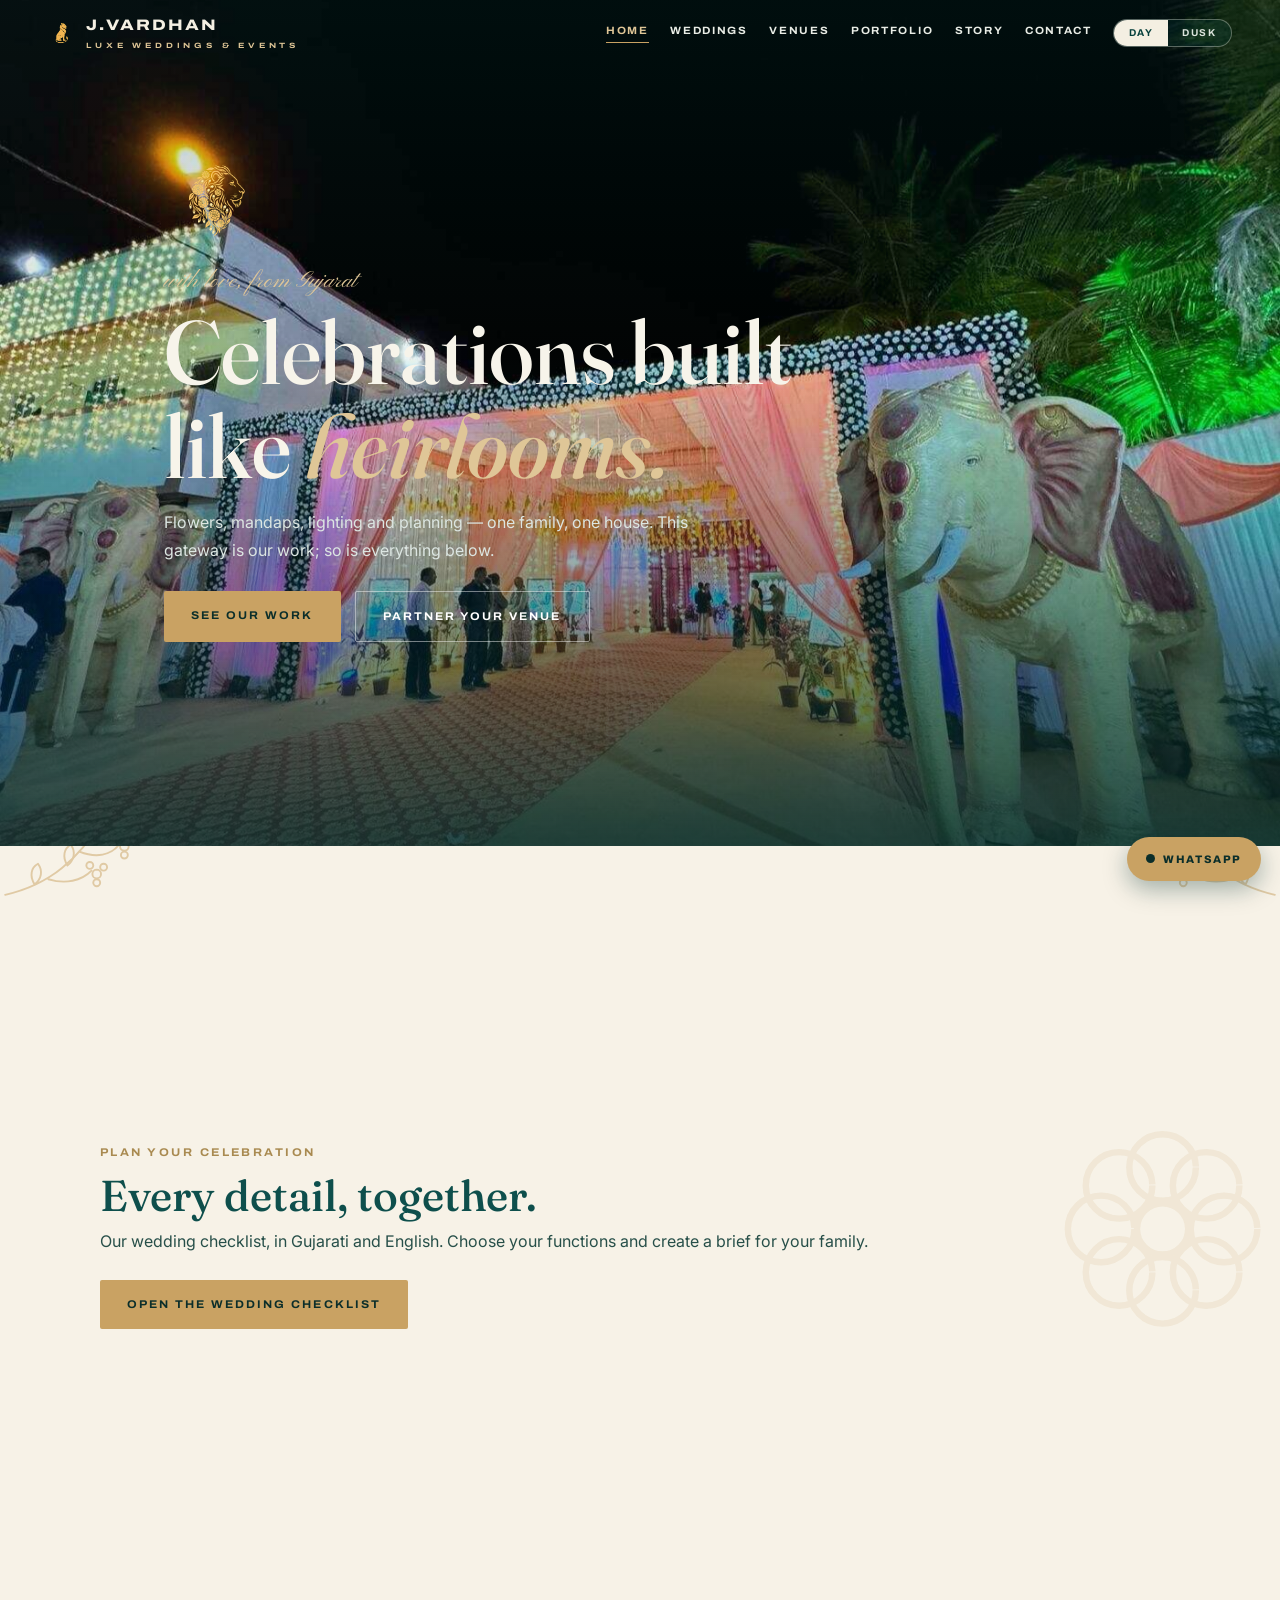
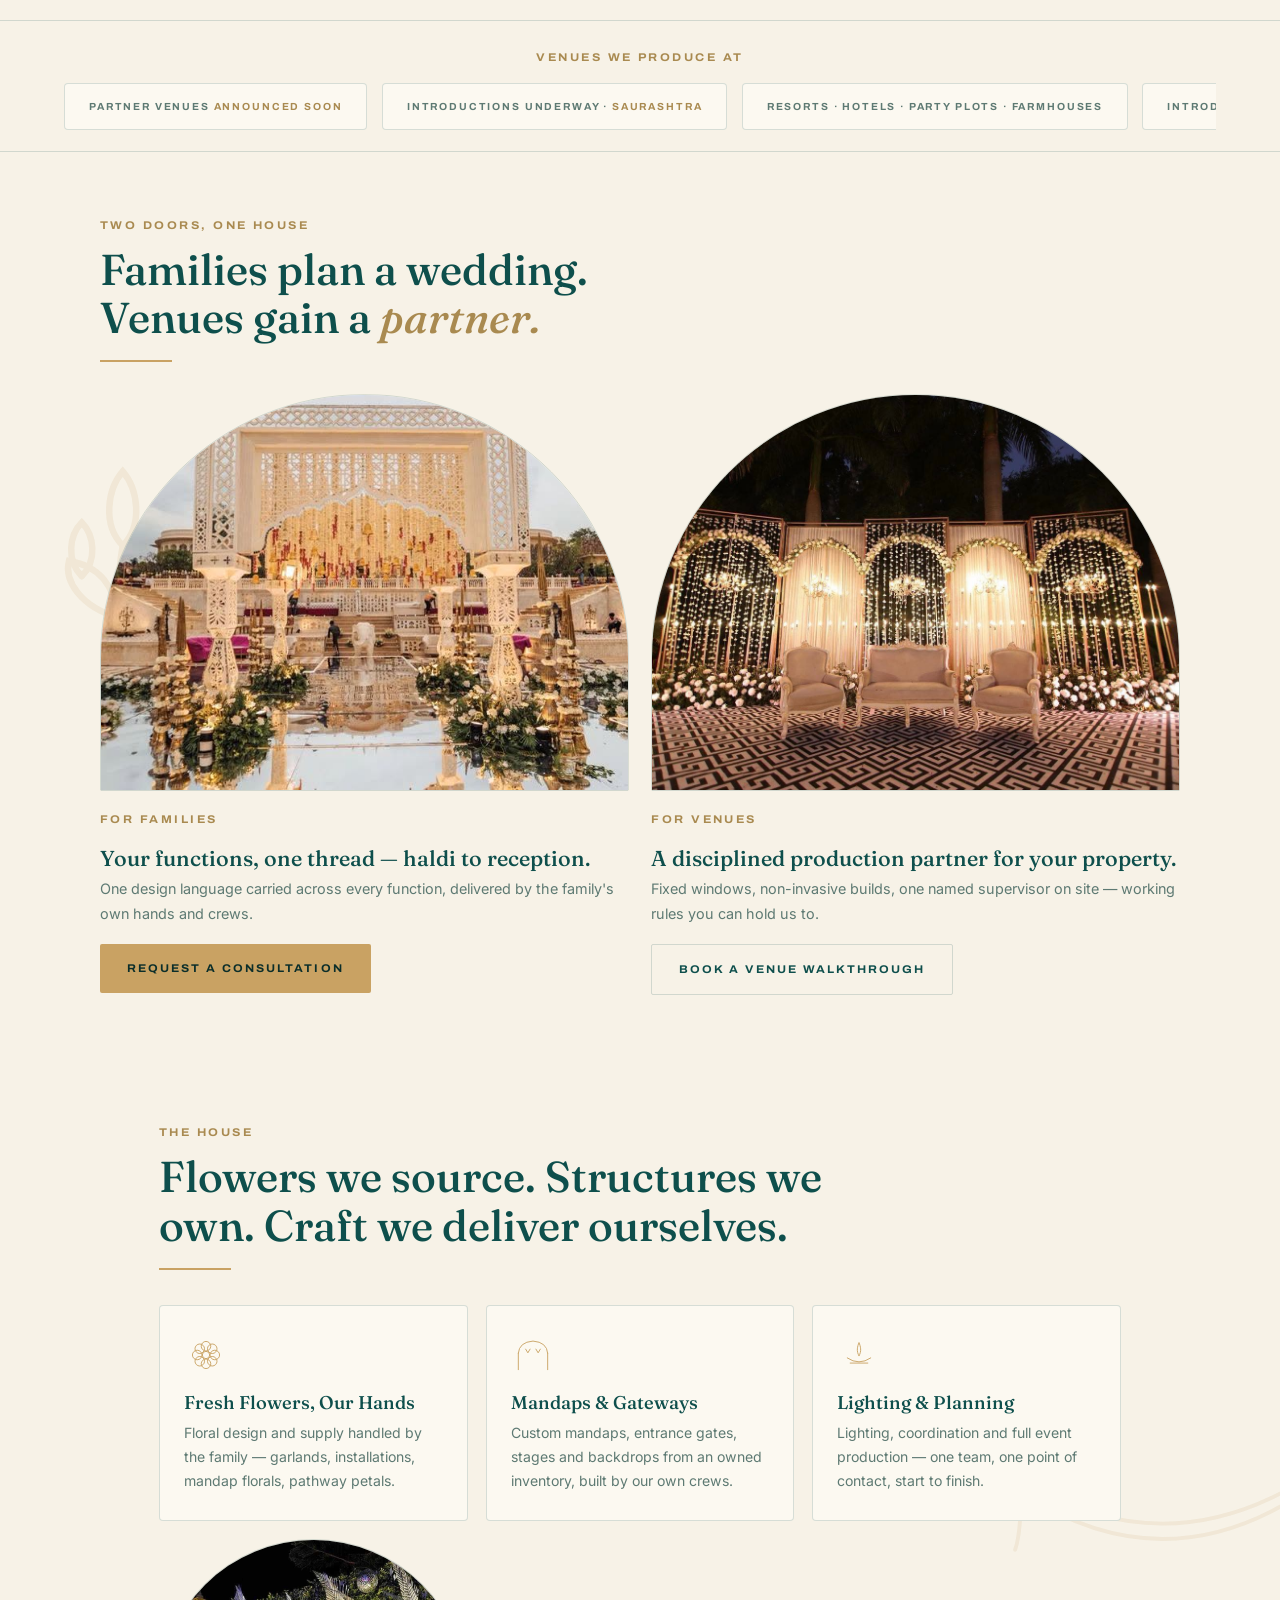
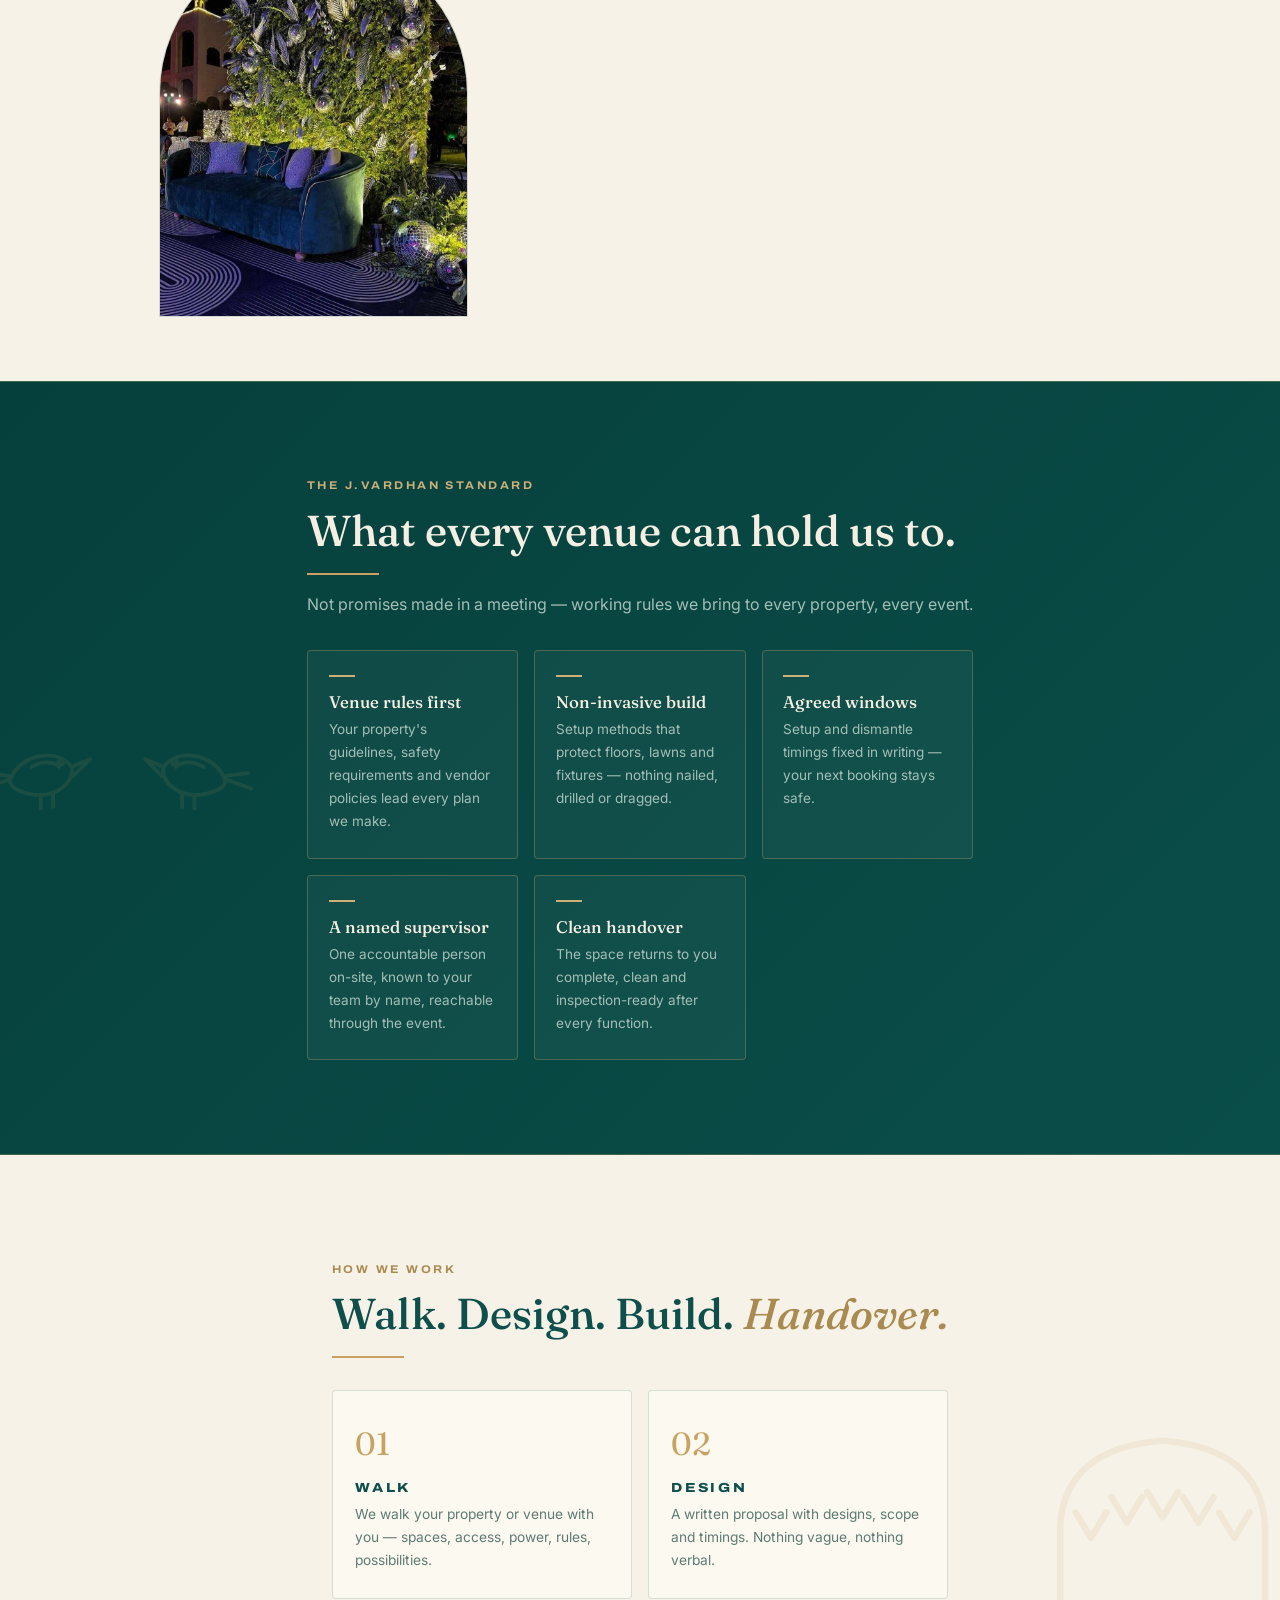
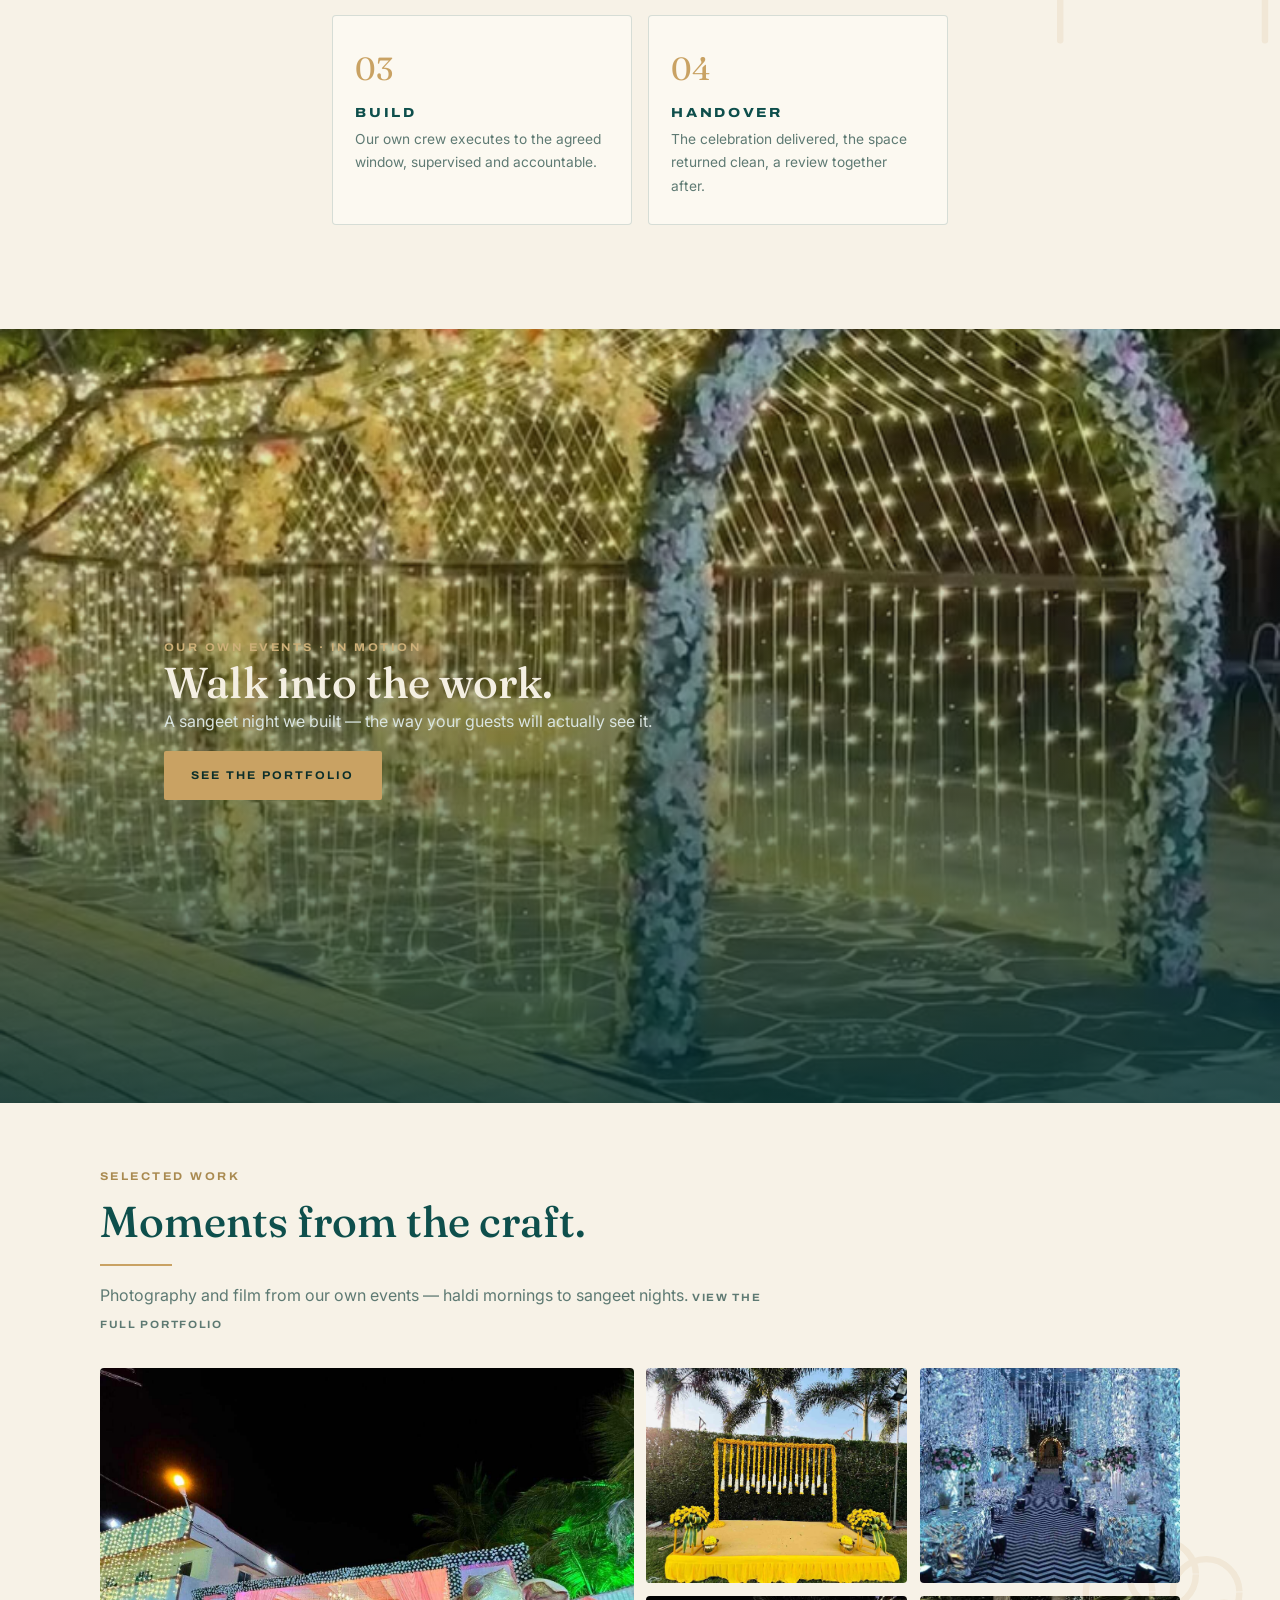
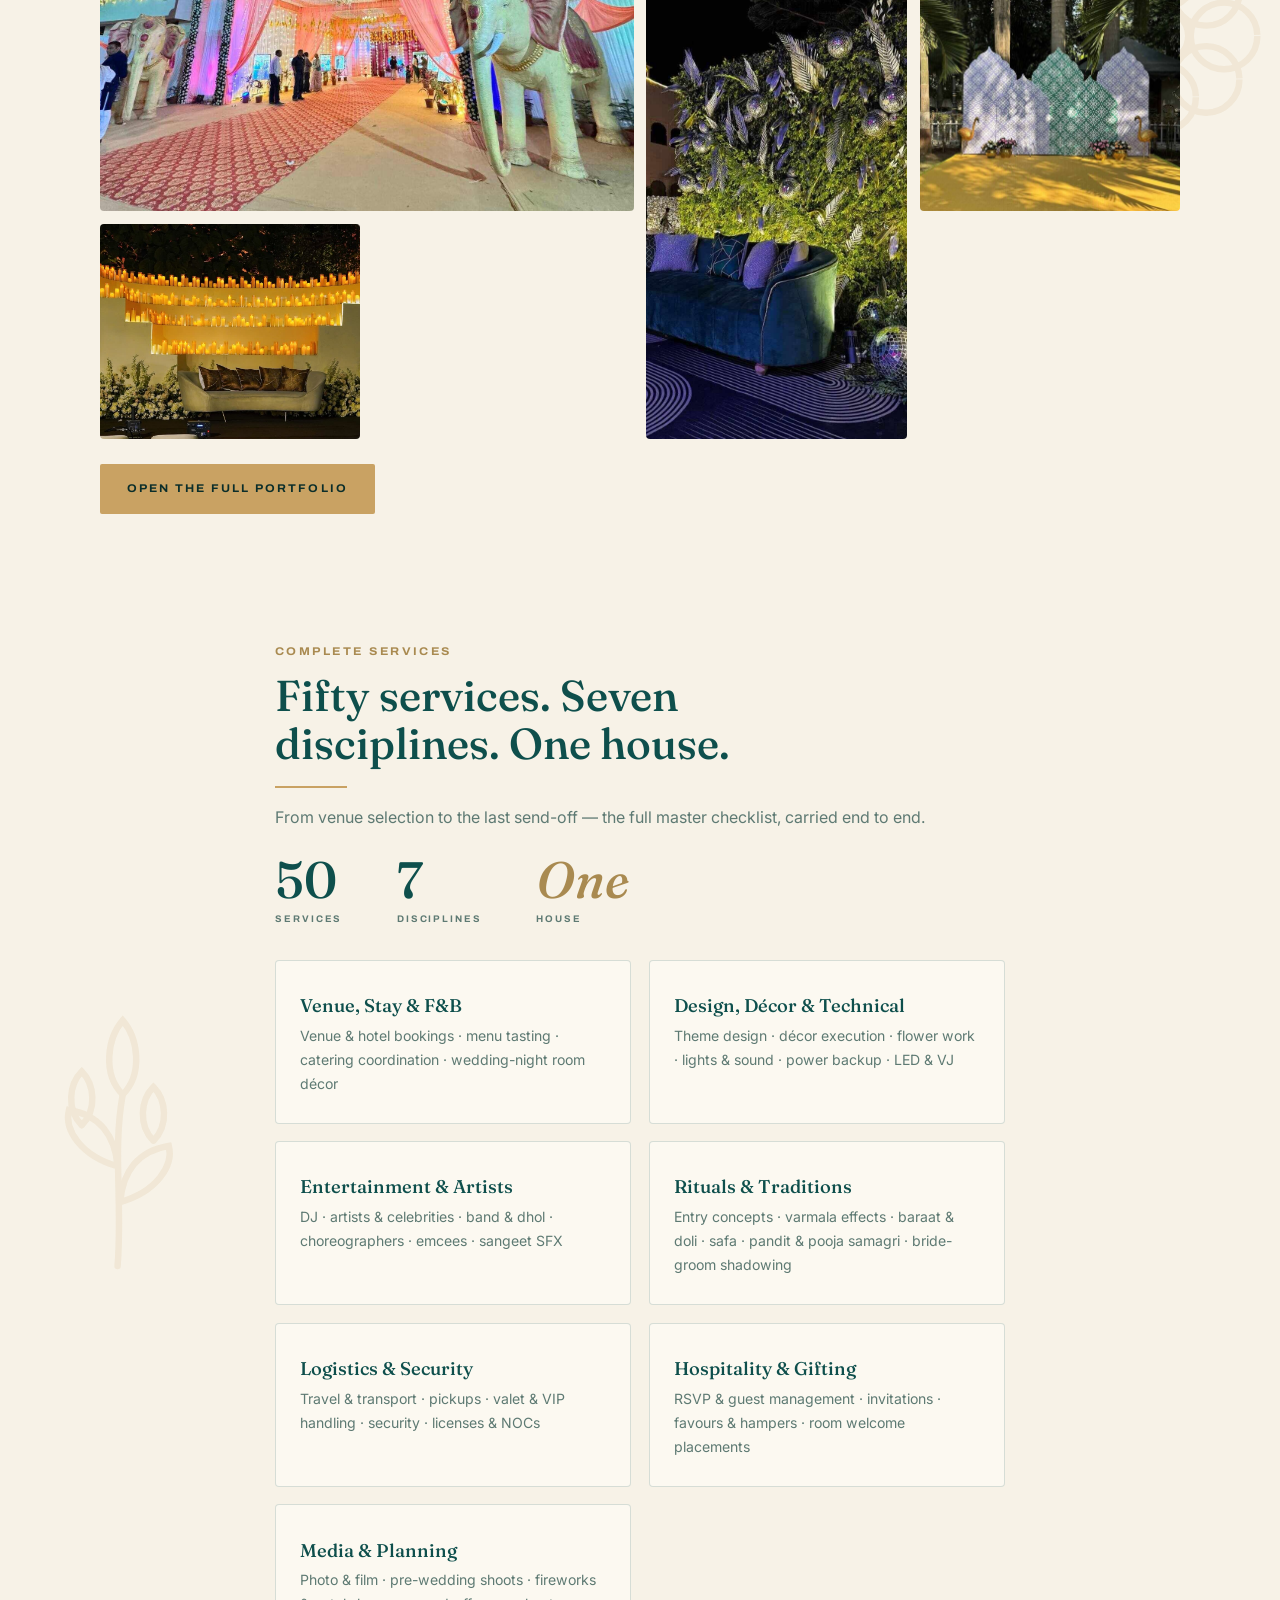
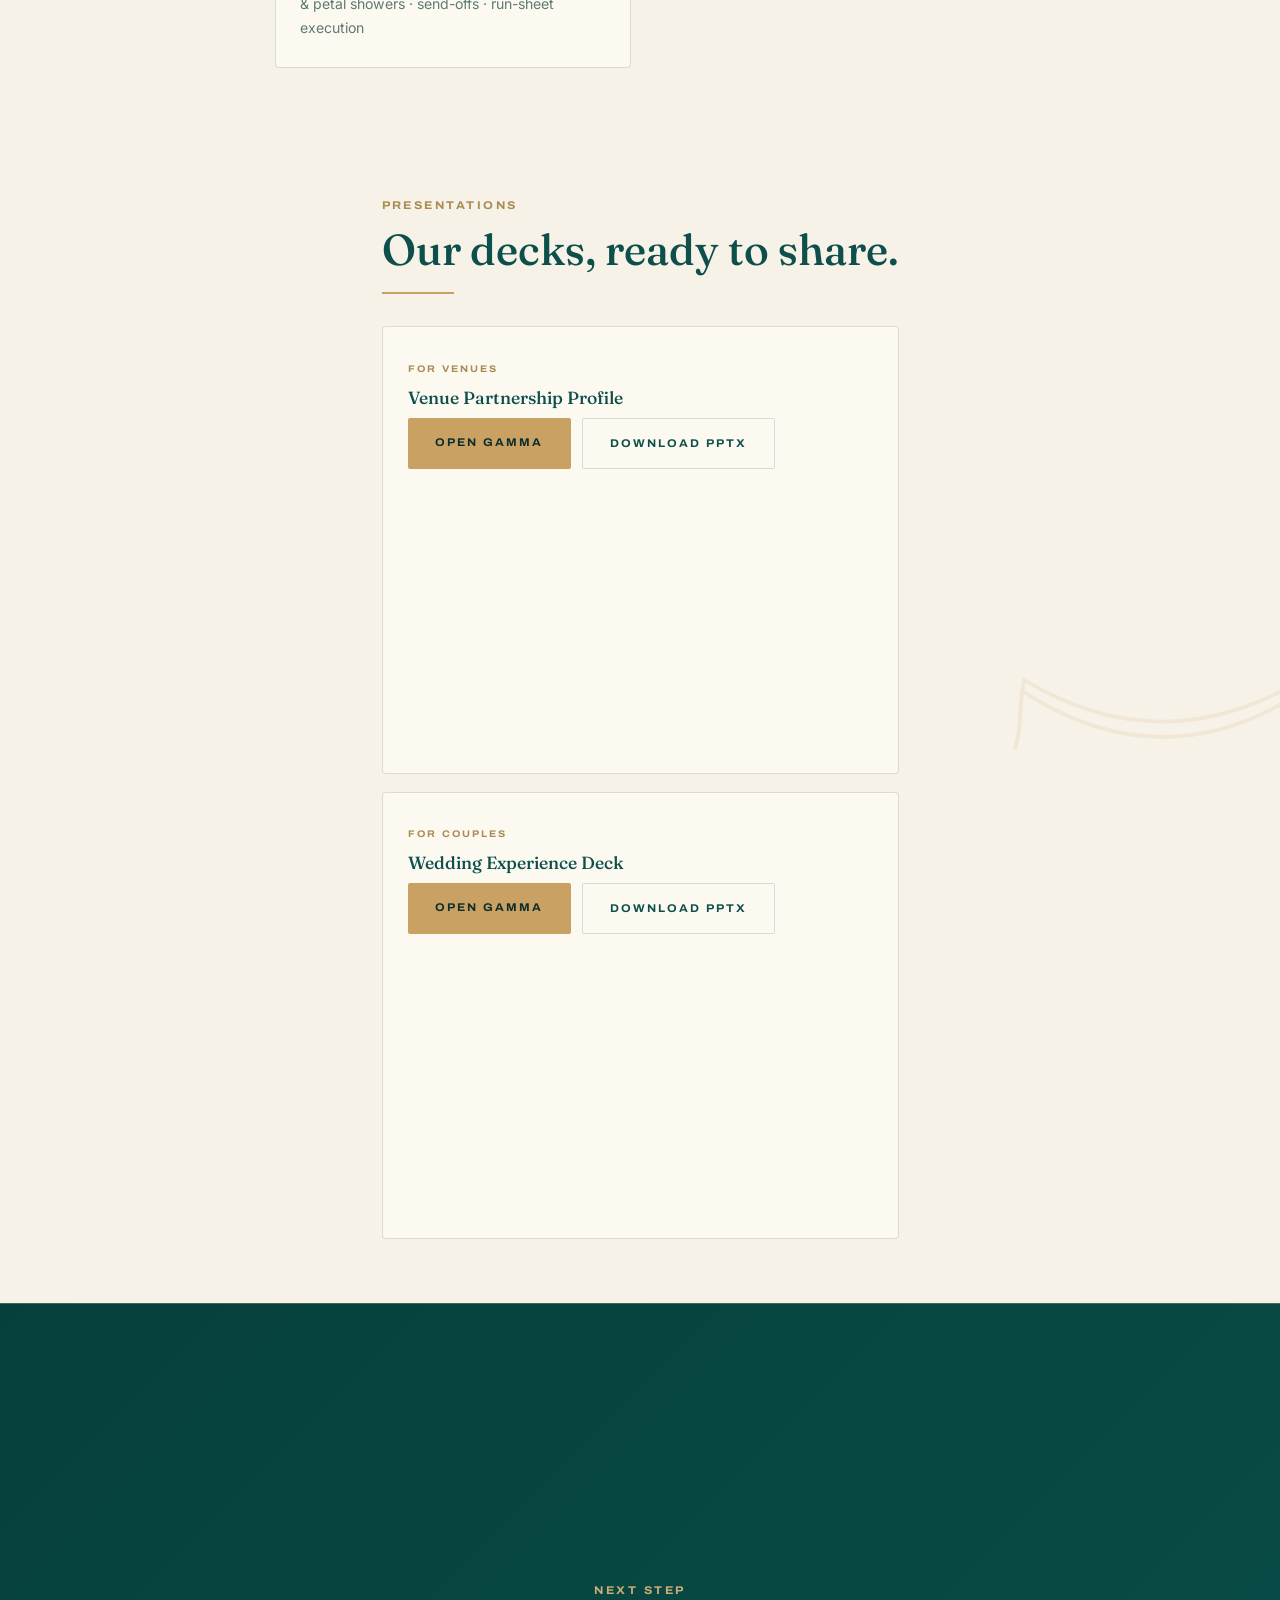
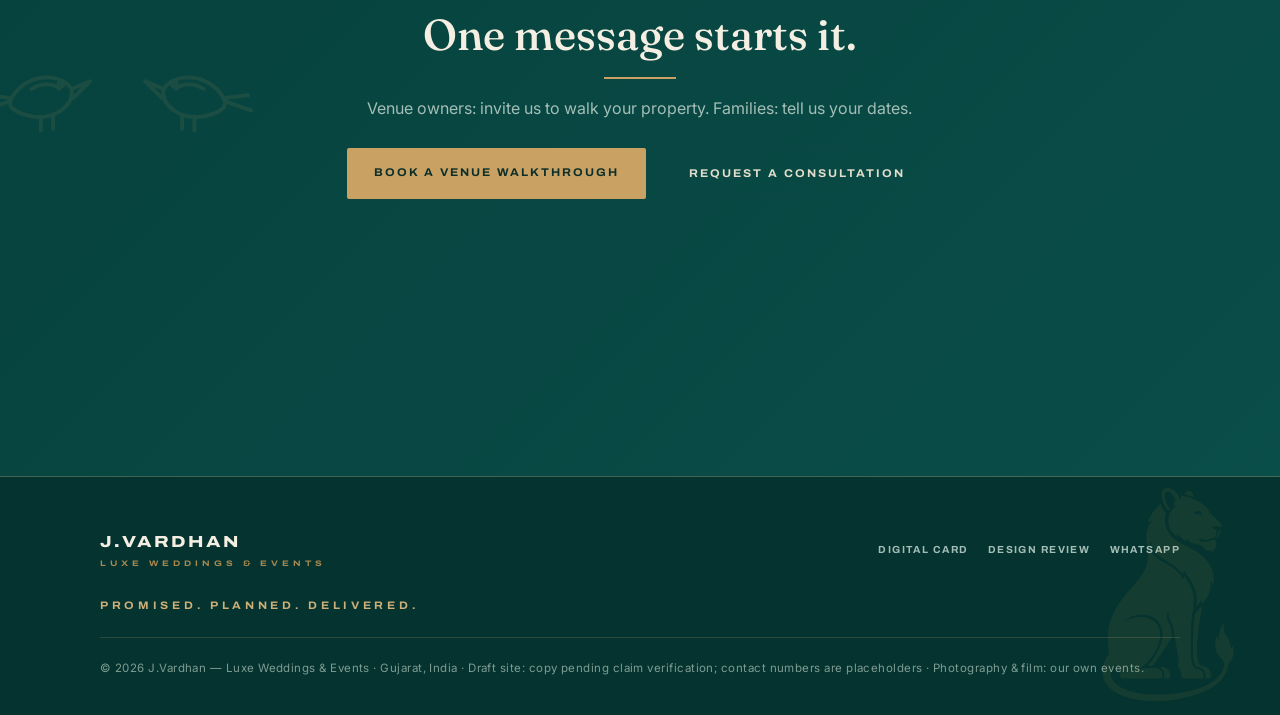
==== commit 28c512dc: "Add bilingual wedding checklist and client meeting decks" ====
--- a/index.html
+++ b/index.html
@@ -108,6 +108,13 @@
   </div>
 </header>
 
+<section style="padding-block:2rem;">
+  <div class="shell" style="display:flex;align-items:center;justify-content:space-between;gap:1.5rem;flex-wrap:wrap;">
+    <div><span class="eyebrow">Plan your celebration</span><h2 class="display-2" style="margin:.5rem 0;">Every detail, together.</h2><p>Our wedding checklist, in Gujarati and English. Choose your functions and create a brief for your family.</p></div>
+    <a class="btn btn-gold" href="checklist.html">Open the Wedding Checklist</a>
+  </div>
+</section>
+
 <div class="venue-strip reveal">
   <span class="eyebrow">Venues We Produce At</span>
   <div class="marquee" aria-label="Partner venues — announcements pending">
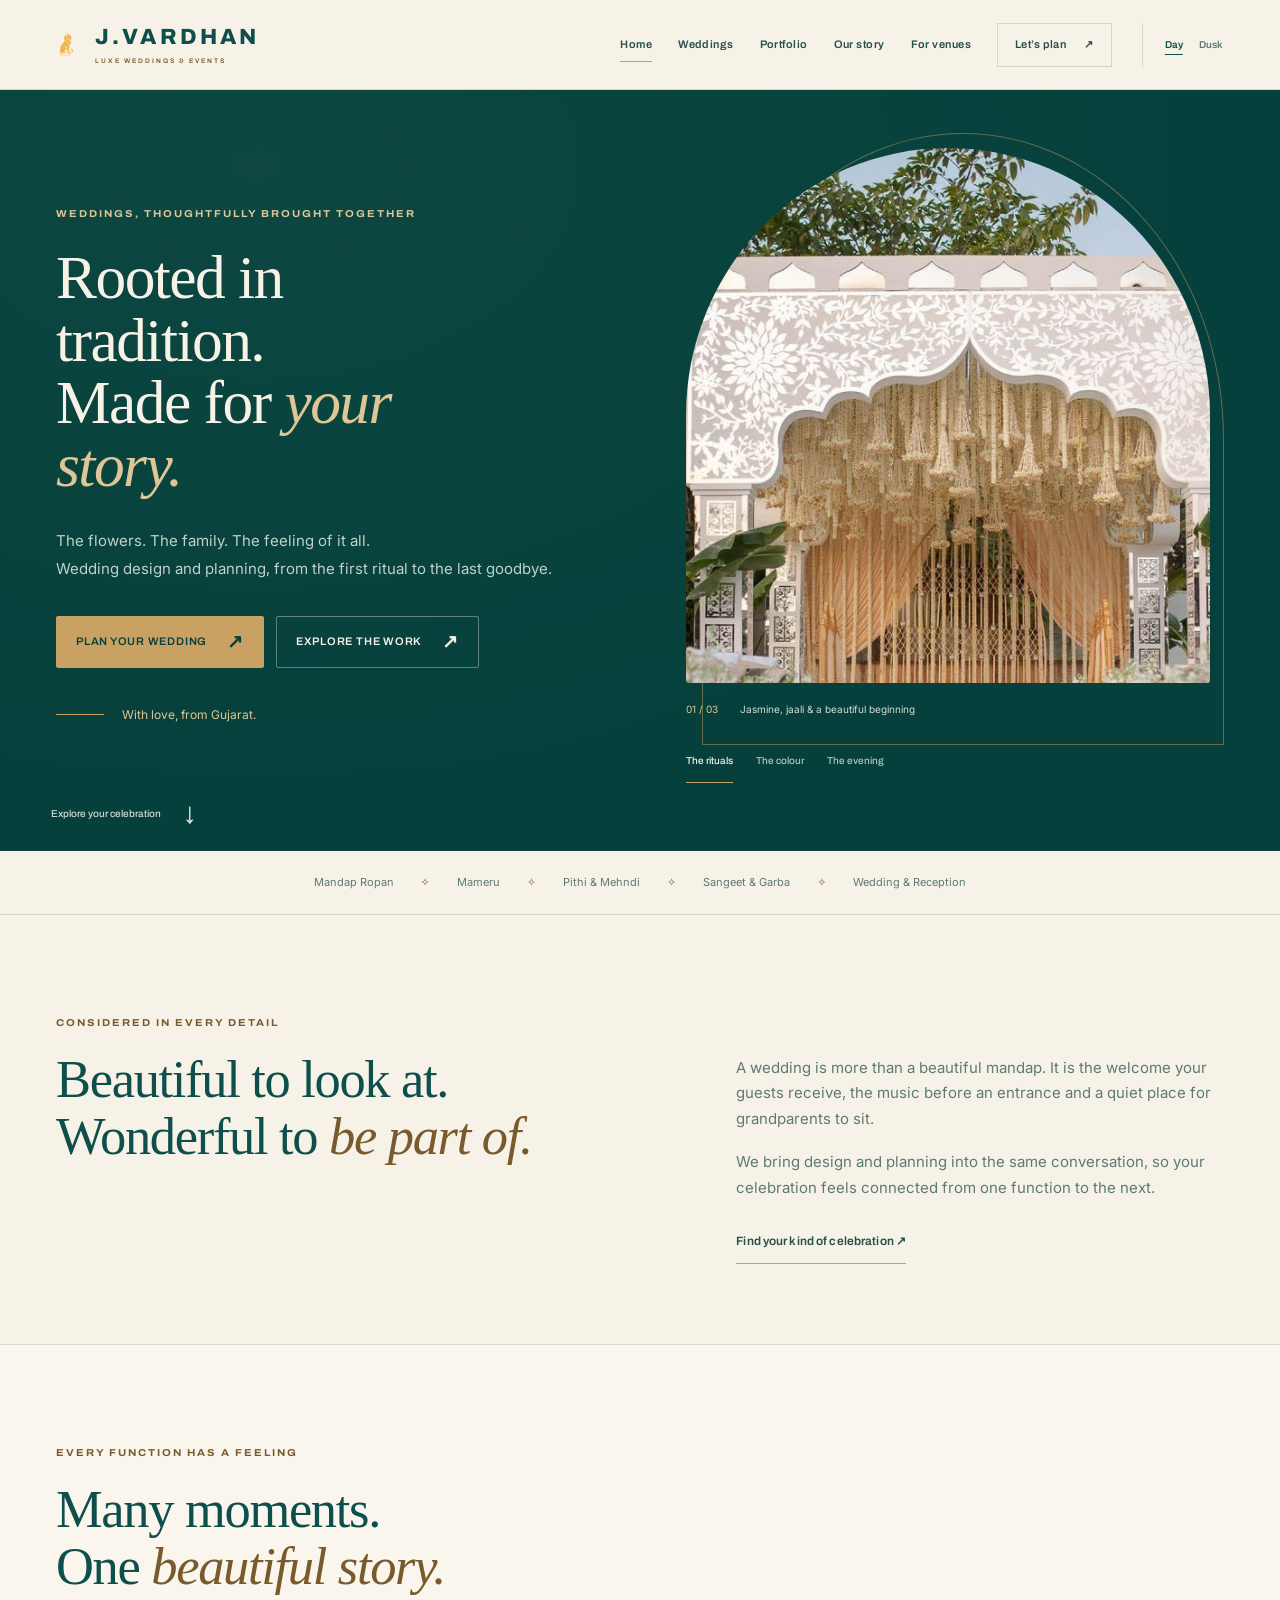
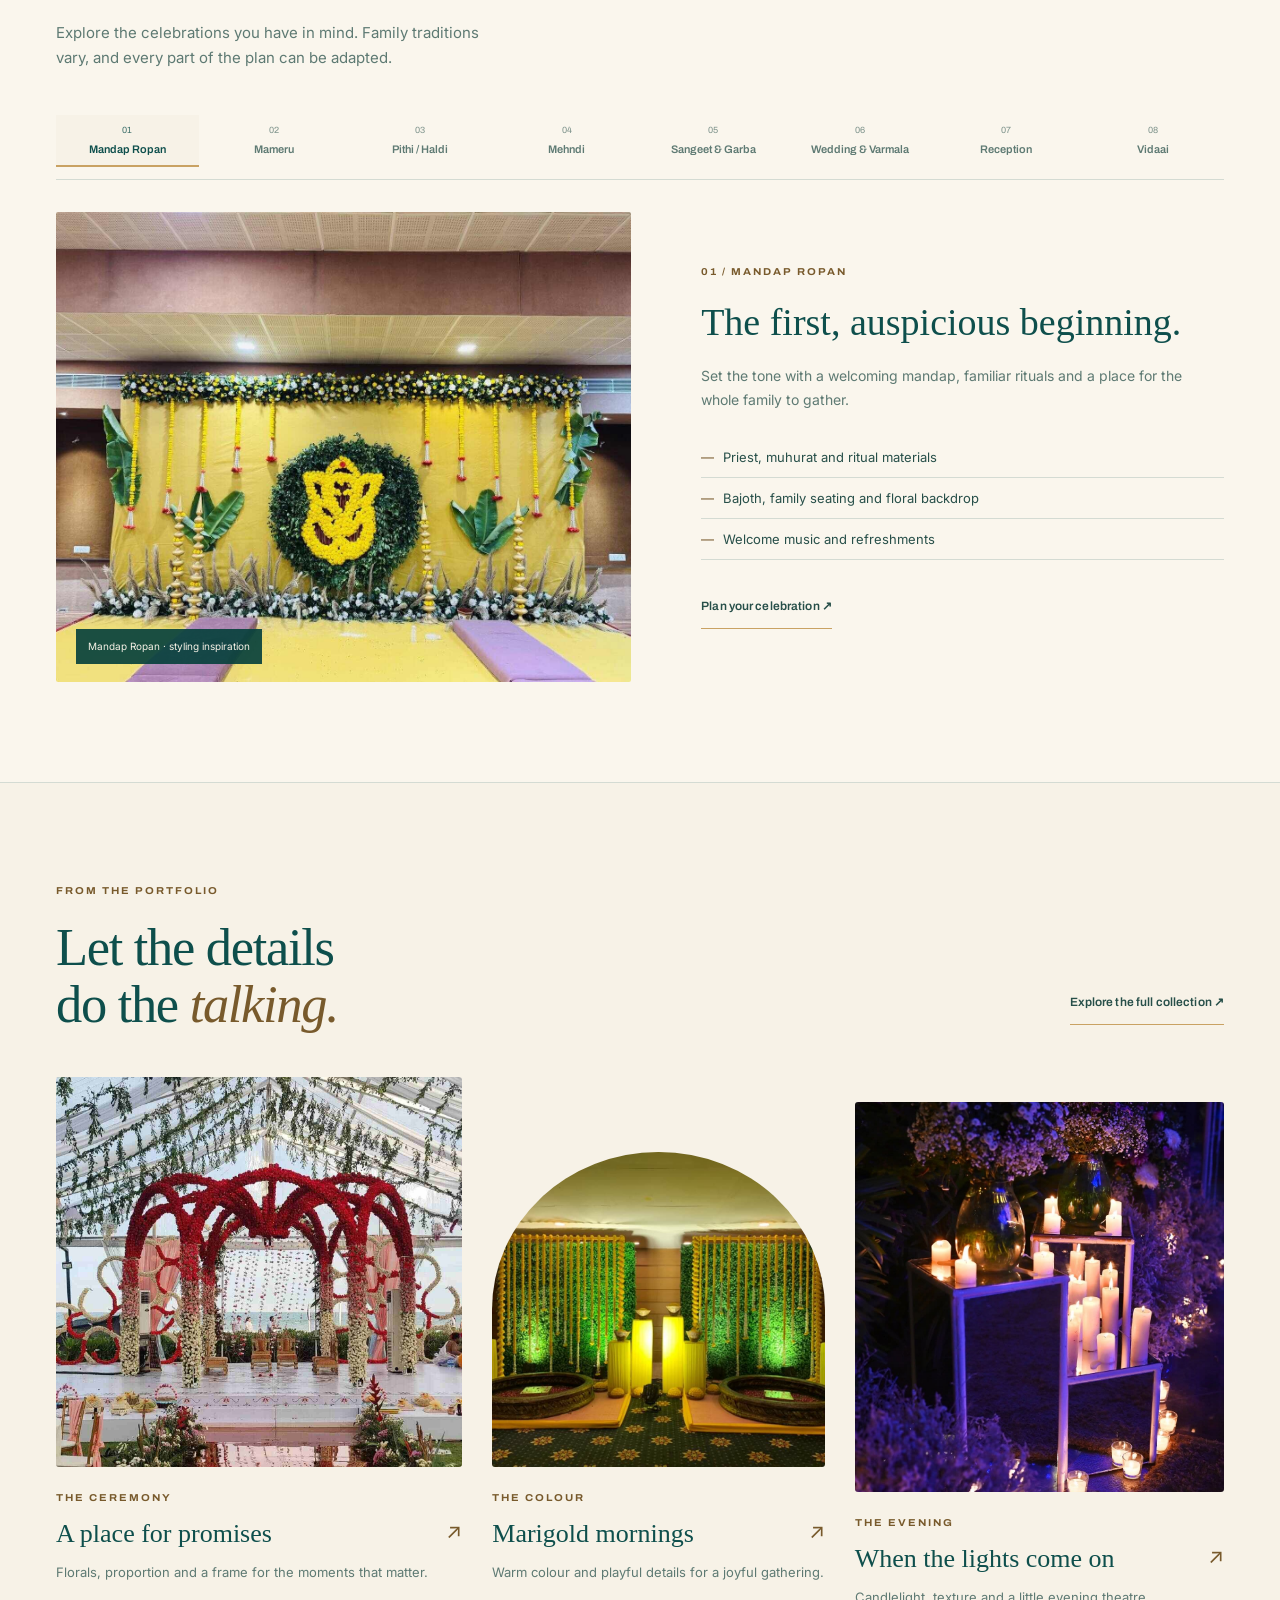
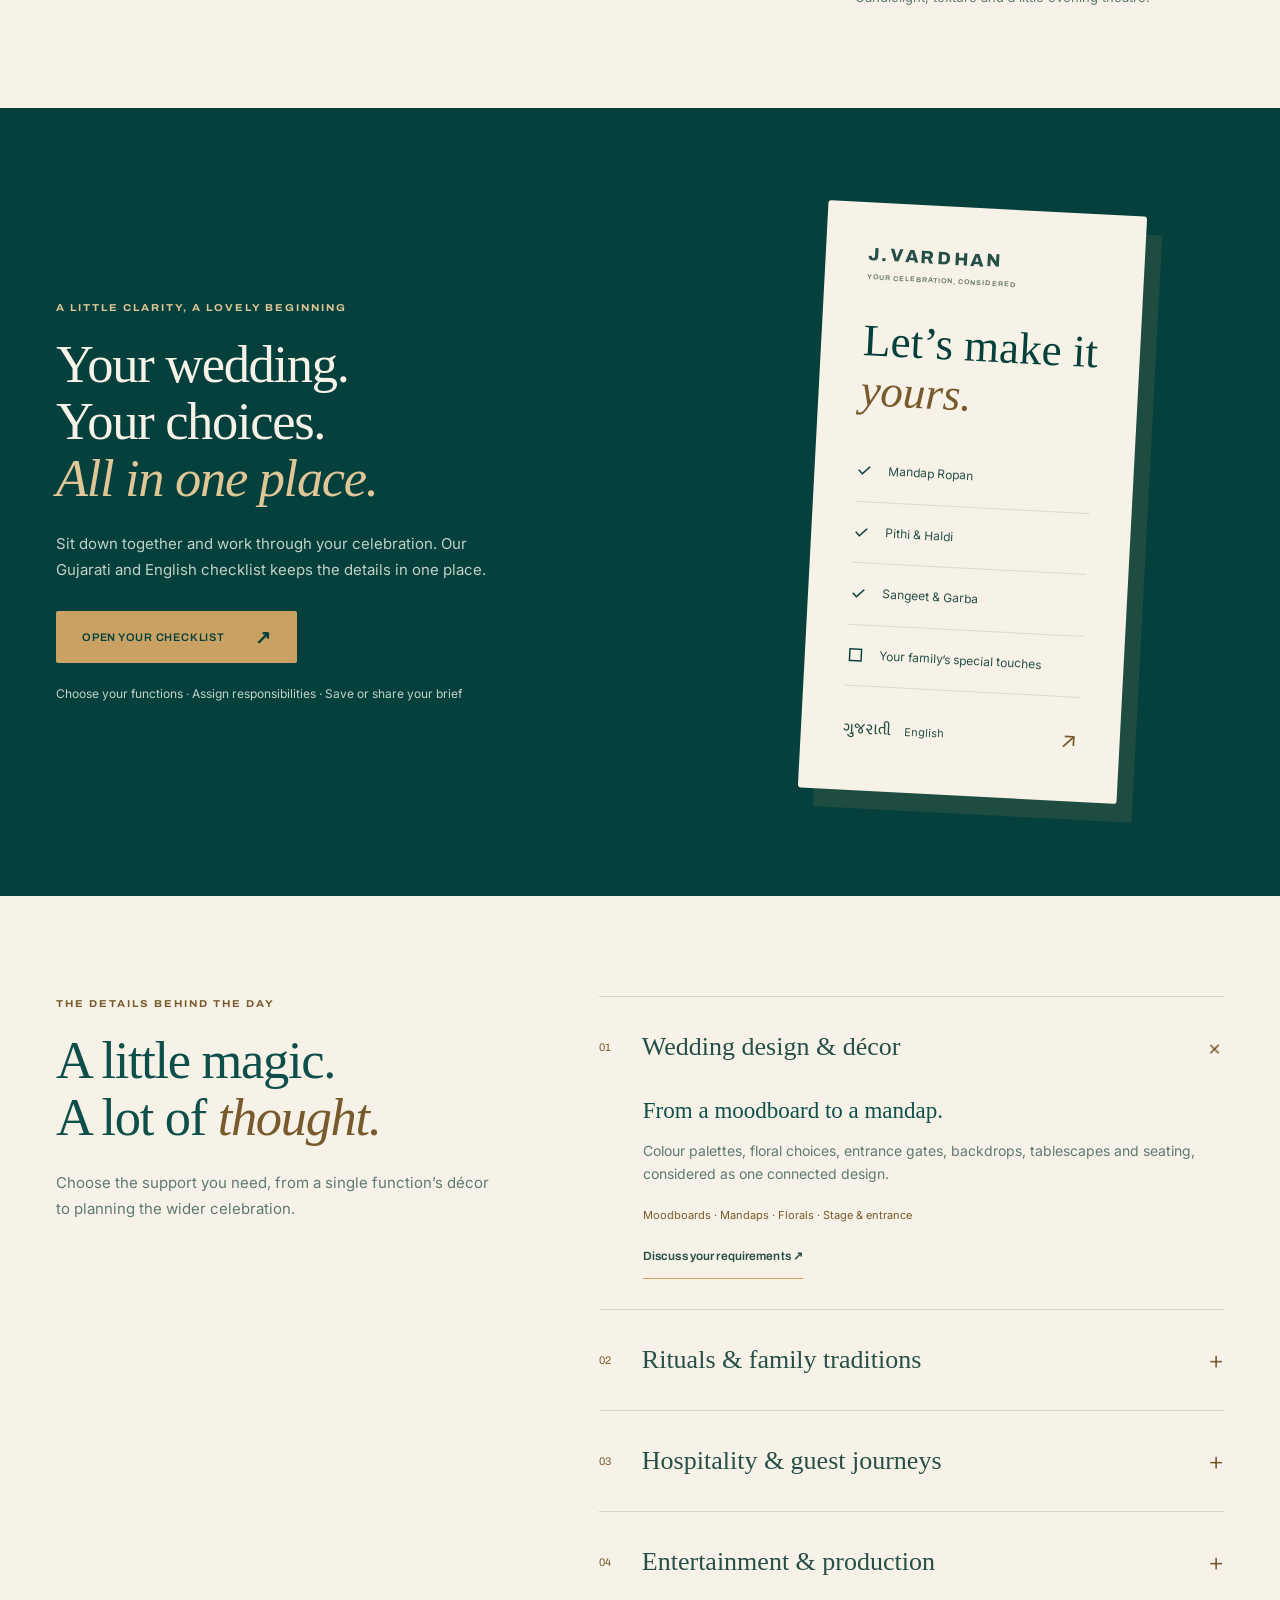
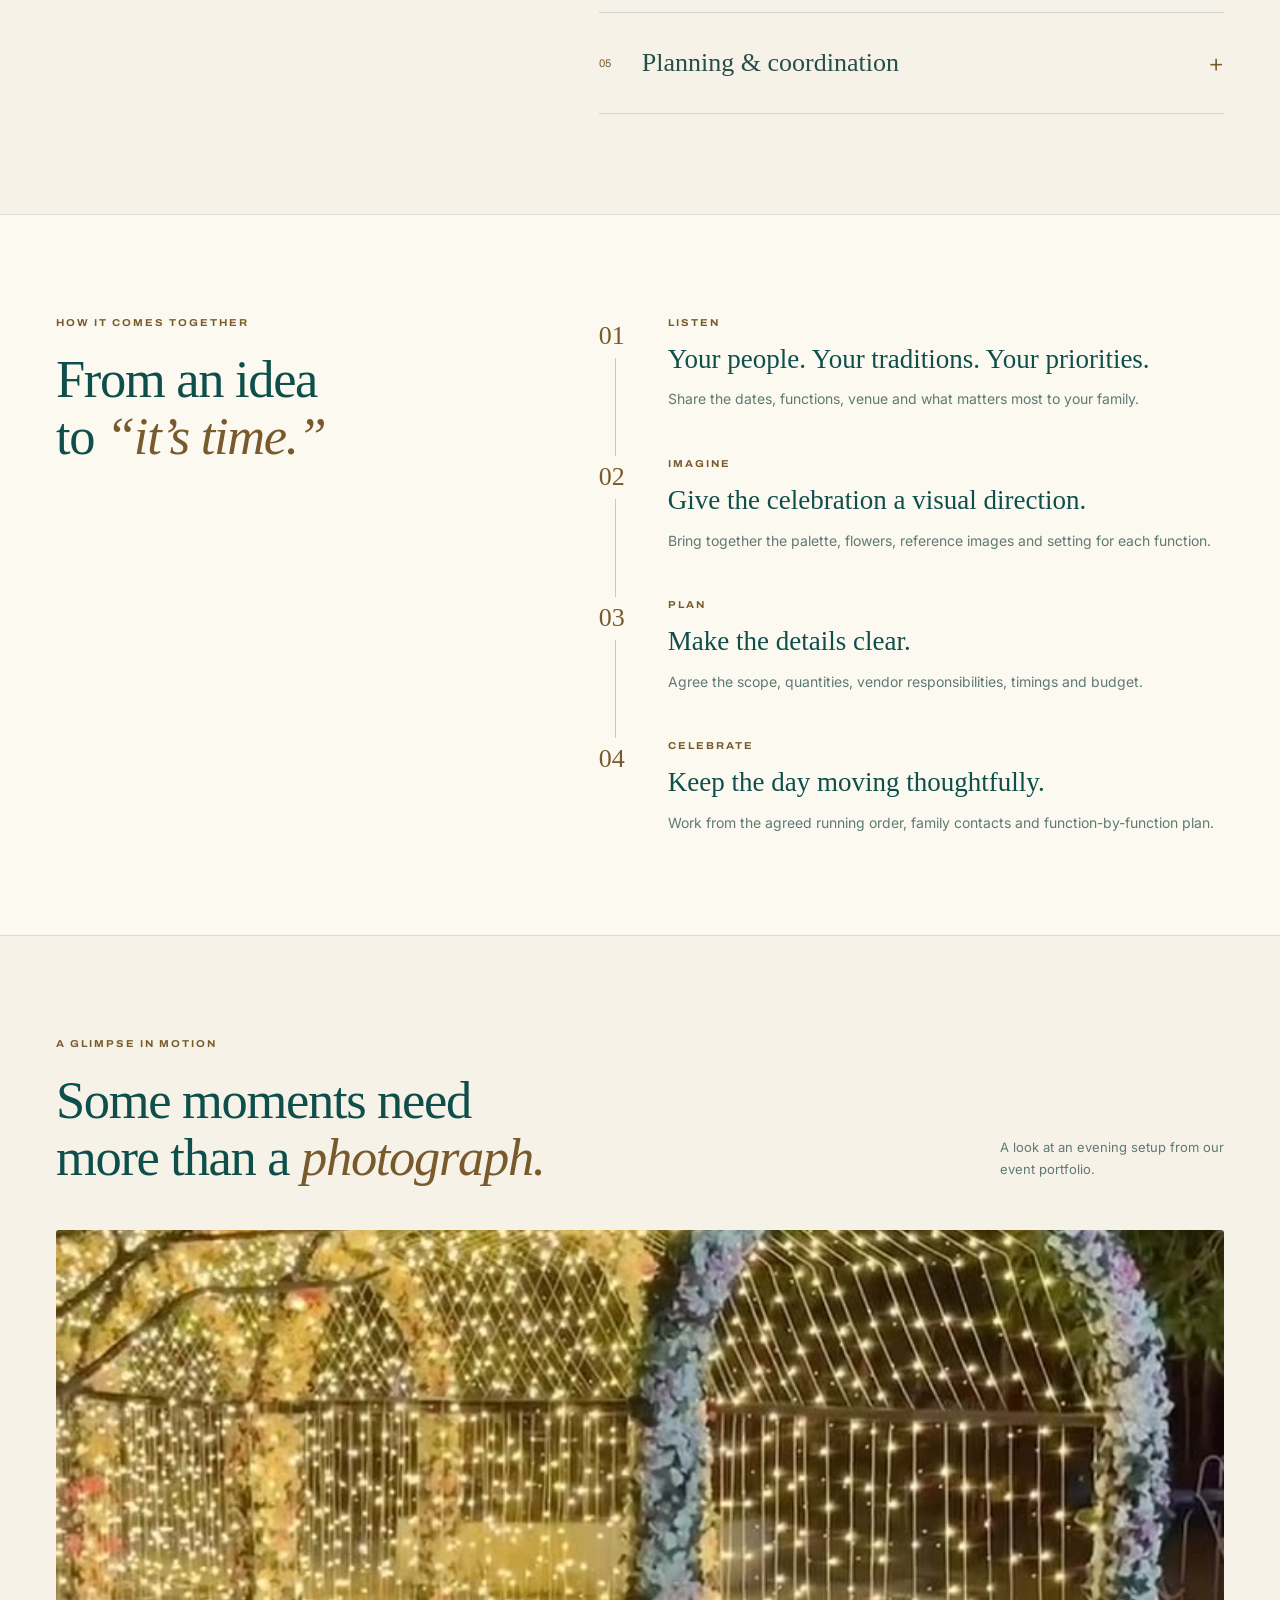
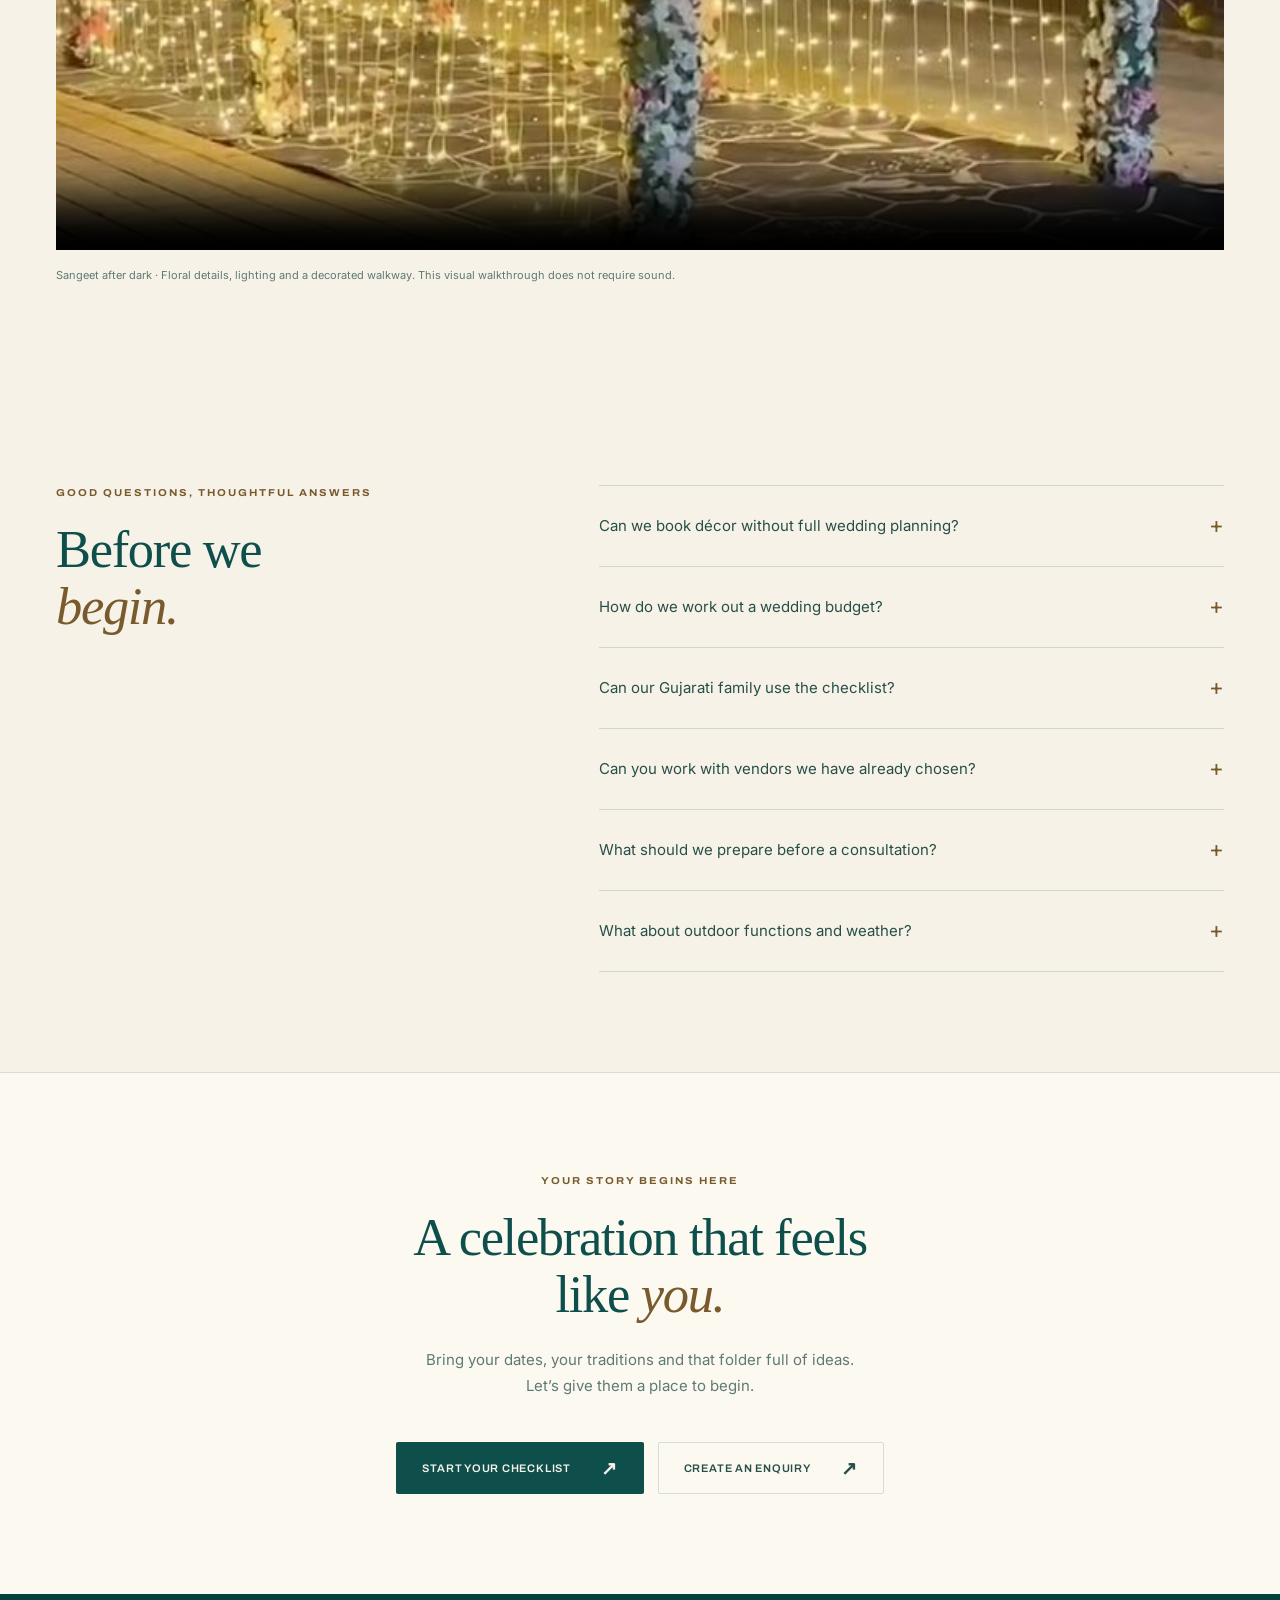
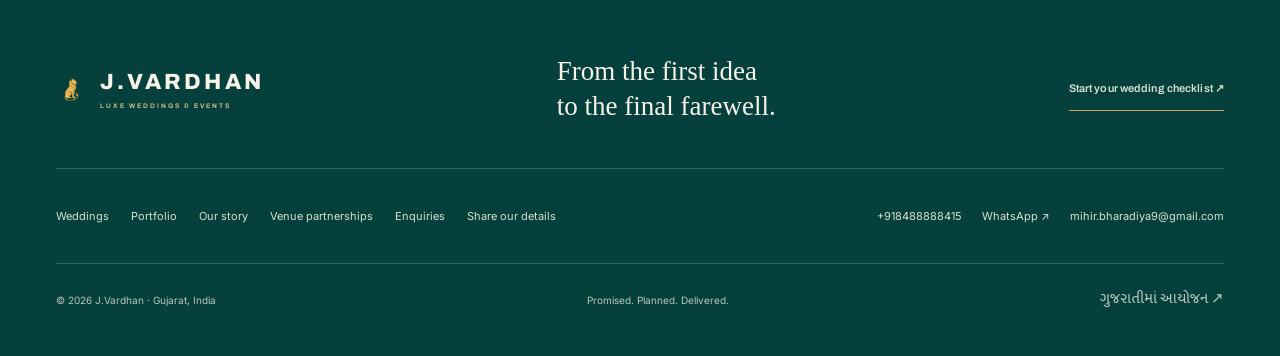
==== commit 7693f38e: "Redesign wedding website and connect verified enquiry details" ====
--- a/index.html
+++ b/index.html
@@ -1,333 +1,604 @@
-<!DOCTYPE html>
+<!doctype html>
 <html lang="en">
 <head>
-  <meta charset="UTF-8">
-  <meta name="viewport" content="width=device-width, initial-scale=1.0">
-  <title>J.Vardhan — Luxe Weddings &amp; Events | Wedding Production, Gujarat</title>
-  <meta name="description" content="A family house of flowers, mandaps, lighting and end-to-end wedding production across Gujarat — and a disciplined partner for the venues that host them.">
-  <link rel="canonical" href="https://mihirzalavadia.github.io/jvardhan-site/">
-  <meta property="og:type" content="website">
-  <meta property="og:title" content="J.Vardhan — Luxe Weddings &amp; Events">
-  <meta property="og:description" content="Celebrations built like heirlooms. Flowers, mandaps, lighting and planning — one family, one house. Gujarat, India.">
-  <meta property="og:image" content="https://mihirzalavadia.github.io/jvardhan-site/assets/real/real-wedding-photo-08.jpg">
-  <meta property="og:url" content="https://mihirzalavadia.github.io/jvardhan-site/">
-  <meta name="twitter:card" content="summary_large_image">
-  <link rel="icon" type="image/png" href="assets/lion-guardian.png">
-  <link rel="preconnect" href="https://fonts.googleapis.com">
-  <link rel="preconnect" href="https://fonts.gstatic.com" crossorigin>
-  <link href="https://api.fontshare.com/v2/css?f[]=boska@400,401,500,501,700&display=swap" rel="stylesheet">
-  <link href="https://fonts.googleapis.com/css2?family=Archivo:wdth,wght@62..125,400..900&family=Fraunces:ital,opsz,wght@0,9..144,300..700;1,9..144,300..700&family=Inter:wght@400;500;600&family=Pinyon+Script&display=swap" rel="stylesheet">
-  <meta name="theme-color" content="#F7F2E7">
-  <script>(function(){try{var t=localStorage.getItem('jv-theme');if(t==='dusk'||(!t&&matchMedia('(prefers-color-scheme: dark)').matches)){document.documentElement.setAttribute('data-theme','dusk');var m=document.querySelector('meta[name="theme-color"]');if(m){m.setAttribute('content','#06403C');}}}catch(e){}})();</script>
-  <link rel="stylesheet" href="design-system.css?v=7">
-  <link rel="preload" as="image" href="assets/real/real-wedding-photo-08.jpg">
-  <script src="ds.js?v=7" defer></script>
-  <script type="application/ld+json">
-  {
-    "@context": "https://schema.org",
-    "@type": "LocalBusiness",
-    "name": "J.Vardhan - Luxe Weddings & Events",
-    "description": "Wedding and event production house: floral design, mandaps, lighting and end-to-end planning across Gujarat, India.",
-    "url": "https://mihirzalavadia.github.io/jvardhan-site/",
-    "image": "https://mihirzalavadia.github.io/jvardhan-site/assets/lion-floral.png",
-    "areaServed": "Gujarat, India",
-    "slogan": "Promised. Planned. Delivered."
-  }
-  </script>
-  <style>
-    .hero-home { position: relative; text-align: center; overflow: hidden; padding: clamp(3.2rem, 8vw, 5.6rem) 1.5rem clamp(2.6rem, 6vw, 4rem); }
-    .hero-home .lion-emblem { width: clamp(130px, 16vw, 175px); margin-inline: auto; }
-    .hero-home h1 { max-width: 17ch; margin: 1rem auto 0; }
-    .hero-strip { display: grid; grid-template-columns: repeat(auto-fit, minmax(200px, 1fr)); gap: 1.1rem; max-width: 1080px; margin: 0 auto; padding: 0 clamp(1.2rem, 6vw, 4rem) 1rem; }
-    .hero-strip .arch-img { aspect-ratio: 3 / 4; }
-    .venue-strip { border-top: 1px solid var(--line); border-bottom: 1px solid var(--line); padding: 1.3rem clamp(1.2rem, 6vw, 4rem); text-align: center; }
-    .venue-strip p { font-size: .85rem; color: var(--muted); margin-top: .2rem; }
-    .pillars, .cat-grid, .case-grid { display: grid; grid-template-columns: repeat(auto-fit, minmax(240px, 1fr)); gap: 1.1rem; }
-    .method { display: grid; grid-template-columns: repeat(auto-fit, minmax(200px, 1fr)); gap: 1rem; counter-reset: step; }
-    .step { background: var(--surface); border: 1px solid var(--line); border-radius: var(--radius); padding: 1.6rem 1.4rem; counter-increment: step; }
-    .step::before { content: "0" counter(step); font-family: var(--font-display); font-size: 2rem; color: var(--accent); display: block; margin-bottom: .6rem; font-variant-numeric: tabular-nums; }
-    .step h3 { font-family: var(--font-label); font-stretch: 115%; font-weight: 800; font-size: .82rem; letter-spacing: .2em; text-transform: uppercase; margin-bottom: .45rem; }
-    .step p { font-size: .86rem; color: var(--muted); }
-    .std-grid { display: grid; grid-template-columns: repeat(auto-fit, minmax(210px, 1fr)); gap: 1rem; }
-    .std-card { border: 1px solid rgba(207,170,109,.3); border-radius: var(--radius); padding: 1.5rem 1.3rem; background: rgba(255,255,255,.04); }
-    .std-card::before { content: ""; display: block; width: 26px; height: 2px; background: #CDAF78; margin-bottom: 1rem; }
-    .path-grid { display: grid; grid-template-columns: repeat(auto-fit, minmax(300px, 1fr)); gap: 1.4rem; }
-    .path-card { display: block; text-decoration: none; color: inherit; }
-    .path-card .arch-img { aspect-ratio: 4 / 3; }
-    .path-card h3 { font-size: 1.35rem; margin: 1.1rem 0 .4rem; }
-    .path-card p { font-size: .9rem; color: var(--muted); margin-bottom: 1.1rem; }
-    .path-card .eyebrow { display: block; margin-top: 1.2rem; }
-    .std-card h3 { font-size: 1.05rem; margin-bottom: .4rem; }
-    .std-card p { font-size: .85rem; }
-    .case .frame-img { aspect-ratio: 16 / 11; }
-    .case figcaption { padding: 1rem 1.2rem 1.2rem; background: var(--surface); border: 1px solid var(--line); border-top: 0; border-radius: 0 0 var(--radius) var(--radius); }
-    .case figcaption strong { display: block; font-family: var(--font-display); font-weight: 500; color: var(--heading); font-size: 1.08rem; margin: .15rem 0 .2rem; }
-    .case .frame-img { border-radius: var(--radius) var(--radius) 0 0; }
-    .deck-grid { display: grid; grid-template-columns: repeat(auto-fit, minmax(300px, 1fr)); gap: 1.1rem; }
-    .deck-card { background: var(--surface); border: 1px solid var(--line); border-radius: var(--radius); padding: 1.6rem; }
-    .deck-card h3 { font-size: 1.1rem; margin: .5rem 0 .6rem; }
-    .deck-card p { font-size: .88rem; color: var(--muted); margin-bottom: 1.1rem; }
-    .deck-actions { display: flex; gap: .7rem; flex-wrap: wrap; margin-bottom: 1.1rem; }
-    .embed-slot iframe { width: 100%; aspect-ratio: 16 / 9; border: 0; border-radius: var(--radius); display: block; }
-  </style>
+<meta charset="utf-8">
+<meta name="viewport" content="width=device-width,initial-scale=1">
+<title>J.Vardhan | Wedding Planning &amp; Décor in Gujarat</title>
+<meta name="description" content="Wedding design, florals and planning in Gujarat. Explore real event décor, Gujarati wedding functions and our bilingual planning checklist.">
+<meta name="theme-color" content="#F7F2E7">
+<link rel="canonical" href="https://mihirzalavadia.github.io/jvardhan-site/">
+<meta property="og:type" content="website">
+<meta property="og:title" content="J.Vardhan | Wedding Planning &amp; Décor in Gujarat">
+<meta property="og:description" content="Wedding design, florals and planning in Gujarat. Explore real event décor, Gujarati wedding functions and our bilingual planning checklist.">
+<meta property="og:url" content="https://mihirzalavadia.github.io/jvardhan-site/">
+<meta property="og:image" content="https://mihirzalavadia.github.io/jvardhan-site/assets/real/real-mandap-01.jpg">
+<meta name="twitter:card" content="summary_large_image">
+<link rel="icon" href="assets/lion-guardian.png">
+<link rel="preconnect" href="https://fonts.googleapis.com">
+<link rel="preconnect" href="https://fonts.gstatic.com" crossorigin>
+<link href="https://api.fontshare.com/v2/css?f[]=boska@400,401,500,501,700&display=swap" rel="stylesheet">
+<link href="https://fonts.googleapis.com/css2?family=Archivo:wdth,wght@62..125,400..800&family=Inter:wght@400;500;600&family=Mukta+Vaani:wght@400;500;600&display=swap" rel="stylesheet">
+<link rel="stylesheet" href="design-system.css?v=8">
+<link rel="stylesheet" href="experience.css?v=1">
+<script src="site-config.js?v=1" defer>
+</script>
+<script src="ds.js?v=8" defer>
+</script>
+<link rel="preload" as="image" href="assets/real/real-mandap-01.jpg">
+<script type="application/ld+json">{"@context": "https://schema.org", "@type": "Organization", "name": "J.Vardhan Luxe Weddings & Events", "url": "https://mihirzalavadia.github.io/jvardhan-site/", "logo": "https://mihirzalavadia.github.io/jvardhan-site/assets/lion-guardian.png"}</script>
 </head>
-<body>
-<div id="loader" aria-hidden="true">
-  <div class="loader-inner">
-    <svg viewBox="0 0 400 320" fill="none" stroke="currentColor" stroke-width="3" stroke-linecap="round" stroke-linejoin="round" style="width:180px;height:auto;"><path d="M60 290 V120"/><path d="M74 290 V130"/><path d="M340 290 V120"/><path d="M326 290 V130"/><path d="M60 118 Q200 22 340 118"/><path d="M74 130 Q200 44 326 130"/><path d="M182 38 Q200 14 218 38"/><path d="M193 12 Q200 2 207 12"/><path d="M160 88 V142"/><circle cx="160" cy="149" r="4"/><path d="M200 82 V150"/><circle cx="200" cy="157" r="4"/><path d="M240 88 V142"/><circle cx="240" cy="149" r="4"/><path d="M40 292 H360"/><path d="M52 302 H348"/></svg>
-    <div class="wordmark">J.VARDHAN<small>LUXE WEDDINGS &amp; EVENTS</small></div>
-    <div class="loader-bar"></div>
-  </div>
-</div>
-
-<nav class="site-nav">
-  <a class="brand" href="index.html" aria-label="J.Vardhan home"><span class="lion-icon"></span><span class="wordmark">J.VARDHAN<small>LUXE WEDDINGS &amp; EVENTS</small></span></a>
-  <div class="nav-links">
-    <a class="nav-link active" href="index.html">Home</a>
-    <a class="nav-link" href="weddings.html">Weddings</a>
-    <a class="nav-link" href="venues.html">Venues</a>
-    <a class="nav-link" href="portfolio.html">Portfolio</a>
-    <a class="nav-link" href="story.html">Story</a>
-    <a class="nav-link" href="contact.html">Contact</a>
-    <div class="toggle" role="group" aria-label="Theme"><button type="button" id="btnDay" aria-pressed="true">Day</button><button type="button" id="btnDusk" aria-pressed="false">Dusk</button></div>
-  </div>
+<body class="experience">
+<a class="skip-link" href="#main">Skip to content</a>
+<header class="main-nav">
+<a class="brand-lockup" href="index.html" aria-label="J.Vardhan home">
+<img src="assets/lion-guardian.png" width="36" height="44" alt="">
+<span>J.VARDHAN<small>LUXE WEDDINGS &amp; EVENTS</small>
+</span>
+</a>
+<nav id="main-menu" class="main-menu" aria-label="Main navigation">
+<a href="index.html" aria-current="page">Home</a>
+<a href="weddings.html">Weddings</a>
+<a href="portfolio.html">Portfolio</a>
+<a href="story.html">Our story</a>
+<a href="venues.html">For venues</a>
+<a class="menu-enquire" href="contact.html">Let’s plan <span aria-hidden="true">↗</span>
+</a>
 </nav>
-
-<header class="hero-full">
-  <img class="bg" src="assets/real/real-wedding-photo-08.jpg" alt="Grand entrance gateway with elephant statues and drapes, built by J.Vardhan">
-  <div class="scrim" aria-hidden="true"></div>
-  <div class="hf-content">
-    <img class="rise" src="assets/lion-floral.png" alt="J.Vardhan lion emblem" style="width:clamp(76px,8vw,108px);">
-    <p class="script-accent rise d1" style="margin:.6rem 0 .2rem;">with love, from Gujarat</p>
-    <h1 class="rise d2">Celebrations built like <em>heirlooms.</em></h1>
-    <p class="rise d3" style="margin:1rem 0 1.7rem;">Flowers, mandaps, lighting and planning — one family, one house. This gateway is our work; so is everything below.</p>
-    <div class="rise d4" style="display:flex;gap:.9rem;flex-wrap:wrap;">
-      <a class="btn btn-gold" href="portfolio.html">See Our Work</a>
-      <a class="btn btn-ghost" href="venues.html" style="color:#fff;border-color:rgba(255,255,255,.45);">Partner Your Venue</a>
-    </div>
-  </div>
+<div class="nav-tools">
+<div class="theme-switch" role="group" aria-label="Colour theme">
+<button type="button" data-theme="day" aria-pressed="true" aria-label="Day theme">Day</button>
+<button type="button" data-theme="dusk" aria-pressed="false" aria-label="Dusk theme">Dusk</button>
+</div>
+<button class="menu-toggle" type="button" aria-controls="main-menu" aria-expanded="false" aria-label="Open menu">
+<span>
+</span>
+<span>
+</span>
+</button>
+</div>
+<div class="reading-progress" aria-hidden="true">
+</div>
 </header>
-
-<section style="padding-block:2rem;">
-  <div class="shell" style="display:flex;align-items:center;justify-content:space-between;gap:1.5rem;flex-wrap:wrap;">
-    <div><span class="eyebrow">Plan your celebration</span><h2 class="display-2" style="margin:.5rem 0;">Every detail, together.</h2><p>Our wedding checklist, in Gujarati and English. Choose your functions and create a brief for your family.</p></div>
-    <a class="btn btn-gold" href="checklist.html">Open the Wedding Checklist</a>
-  </div>
-</section>
-
-<div class="venue-strip reveal">
-  <span class="eyebrow">Venues We Produce At</span>
-  <div class="marquee" aria-label="Partner venues — announcements pending">
-    <div class="marquee-track">
-      <span class="m-tile">Partner venues <em>announced soon</em></span>
-      <span class="m-tile">Introductions underway · <em>Saurashtra</em></span>
-      <span class="m-tile">Resorts · Hotels · Party Plots · Farmhouses</span>
-      <span class="m-tile">Introductions underway · <em>Gujarat</em></span>
-      <span class="m-tile">Your property, <em>celebration-ready</em></span>
-      <span class="m-tile" aria-hidden="true">Partner venues <em>announced soon</em></span>
-      <span class="m-tile" aria-hidden="true">Introductions underway · <em>Saurashtra</em></span>
-      <span class="m-tile" aria-hidden="true">Resorts · Hotels · Party Plots · Farmhouses</span>
-      <span class="m-tile" aria-hidden="true">Introductions underway · <em>Gujarat</em></span>
-      <span class="m-tile" aria-hidden="true">Your property, <em>celebration-ready</em></span>
-    </div>
-  </div>
-</div>
-
-<section id="paths">
-  <div class="shell">
-    <div class="lockup reveal">
-      <span class="eyebrow">Two Doors, One House</span>
-      <h2 class="display-2">Families plan a wedding. Venues gain a <em>partner.</em></h2>
-      <div class="gold-rule"></div>
-    </div>
-    <div class="path-grid" style="margin-top:2rem;">
-      <a class="path-card reveal" href="weddings.html">
-        <div class="arch-img img-hover cr"><img src="assets/real/real-mandap-05.jpg" alt="Palace-lawn mandap with candle-lined mirror aisle at dusk, built by J.Vardhan" loading="lazy"></div>
-        <span class="eyebrow">For Families</span>
-        <h3>Your functions, one thread — haldi to reception.</h3>
-        <p>One design language carried across every function, delivered by the family's own hands and crews.</p>
-        <span class="btn btn-gold">Request a Consultation</span>
-      </a>
-      <a class="path-card reveal" href="venues.html">
-        <div class="arch-img img-hover cr"><img src="assets/real/real-sangeet-night-decore-04.jpg" alt="Golden arched night stage with fairy-light curtains, built by J.Vardhan" loading="lazy"></div>
-        <span class="eyebrow">For Venues</span>
-        <h3>A disciplined production partner for your property.</h3>
-        <p>Fixed windows, non-invasive builds, one named supervisor on site — working rules you can hold us to.</p>
-        <span class="btn btn-ghost">Book a Venue Walkthrough</span>
-      </a>
-    </div>
-  </div>
-</section>
-
-<section id="house">
-  <div class="shell">
-    <div class="lockup reveal">
-      <span class="eyebrow">The House</span>
-      <h2 class="display-2">Flowers we source. Structures we own. Craft we deliver ourselves.</h2>
-      <div class="gold-rule"></div>
-    </div>
-    <div class="pillars" style="margin-top:2.2rem;">
-      <div class="card reveal"><span class="motif draw"><svg viewBox="0 0 120 120" fill="none" stroke="currentColor" stroke-width="2.5" style="color:var(--accent);width:44px;height:44px;"><circle cx="60" cy="60" r="10"/><circle cx="84" cy="60" r="13"/><circle cx="77" cy="77" r="13"/><circle cx="60" cy="84" r="13"/><circle cx="43" cy="77" r="13"/><circle cx="36" cy="60" r="13"/><circle cx="43" cy="43" r="13"/><circle cx="60" cy="36" r="13"/><circle cx="77" cy="43" r="13"/></svg></span><h3>Fresh Flowers, Our Hands</h3><p>Floral design and supply handled by the family — garlands, installations, mandap florals, pathway petals.</p></div>
-      <div class="card reveal"><span class="motif draw"><svg viewBox="0 0 120 120" fill="none" stroke="currentColor" stroke-width="2.5" stroke-linecap="round" stroke-linejoin="round" style="color:var(--accent);width:44px;height:44px;"><path d="M20 100 V55"/><path d="M100 100 V55"/><path d="M20 55 Q22 25 60 22 Q98 25 100 55"/><path d="M40 44 l6 10 l6 -10"/><path d="M68 44 l6 10 l6 -10"/></svg></span><h3>Mandaps &amp; Gateways</h3><p>Custom mandaps, entrance gates, stages and backdrops from an owned inventory, built by our own crews.</p></div>
-      <div class="card reveal"><span class="motif draw"><svg viewBox="0 0 120 120" fill="none" stroke="currentColor" stroke-width="2.5" stroke-linecap="round" style="color:var(--accent);width:44px;height:44px;"><path d="M28 68 Q60 90 92 68"/><path d="M36 82 H84"/><path d="M60 62 C52 50 56 36 60 26 C64 36 68 50 60 62 Z"/></svg></span><h3>Lighting &amp; Planning</h3><p>Lighting, coordination and full event production — one team, one point of contact, start to finish.</p></div>
-      <div class="arch-img img-hover cr reveal"><img src="assets/real/real-stage-decore-02.jpg" alt="Evening lounge built by J.Vardhan — greenery and mirror-ball backdrop" loading="lazy" style="height:100%;min-height:260px;object-fit:cover;"></div>
-    </div>
-  </div>
-</section>
-
-<section class="band-dusk" id="standard">
-  <div class="shell">
-    <div class="lockup reveal">
-      <span class="eyebrow">The J.Vardhan Standard</span>
-      <h2 class="display-2">What every venue can hold us to.</h2>
-      <div class="gold-rule"></div>
-      <p>Not promises made in a meeting — working rules we bring to every property, every event.</p>
-    </div>
-    <div class="std-grid" style="margin-top:2rem;">
-      <div class="std-card reveal"><h3>Venue rules first</h3><p>Your property's guidelines, safety requirements and vendor policies lead every plan we make.</p></div>
-      <div class="std-card reveal"><h3>Non-invasive build</h3><p>Setup methods that protect floors, lawns and fixtures — nothing nailed, drilled or dragged.</p></div>
-      <div class="std-card reveal"><h3>Agreed windows</h3><p>Setup and dismantle timings fixed in writing — your next booking stays safe.</p></div>
-      <div class="std-card reveal"><h3>A named supervisor</h3><p>One accountable person on-site, known to your team by name, reachable through the event.</p></div>
-      <div class="std-card reveal"><h3>Clean handover</h3><p>The space returns to you complete, clean and inspection-ready after every function.</p></div>
-    </div>
-  </div>
-</section>
-
-<section id="method">
-  <div class="shell">
-    <div class="lockup reveal">
-      <span class="eyebrow">How We Work</span>
-      <h2 class="display-2">Walk. Design. Build. <em>Handover.</em></h2>
-      <div class="gold-rule"></div>
-    </div>
-    <div class="method" style="margin-top:2rem;">
-      <div class="step reveal"><h3>Walk</h3><p>We walk your property or venue with you — spaces, access, power, rules, possibilities.</p></div>
-      <div class="step reveal"><h3>Design</h3><p>A written proposal with designs, scope and timings. Nothing vague, nothing verbal.</p></div>
-      <div class="step reveal"><h3>Build</h3><p>Our own crew executes to the agreed window, supervised and accountable.</p></div>
-      <div class="step reveal"><h3>Handover</h3><p>The celebration delivered, the space returned clean, a review together after.</p></div>
-    </div>
-  </div>
-</section>
-
-<section class="video-band" style="background-image:url('assets/video/real-sangeet-night-decore-video-425-poster.jpg');">
-  <video autoplay muted loop playsinline preload="metadata" poster="assets/video/real-sangeet-night-decore-video-425-poster.jpg" aria-hidden="true">
-    <source src="assets/video/real-sangeet-night-decore-video-425.mp4" type="video/mp4">
-  </video>
-  <div class="vb-overlay" aria-hidden="true"></div>
-  <div class="vb-content">
-    <span class="eyebrow">Our Own Events · In Motion</span>
-    <h2 class="display-2">Walk into the work.</h2>
-    <p>A sangeet night we built — the way your guests will actually see it.</p>
-    <a class="btn btn-gold" href="portfolio.html" style="margin-top:1rem;">See the Portfolio</a>
-  </div>
-</section>
-
-<section id="work">
-  <div class="shell">
-    <div class="lockup reveal">
-      <span class="eyebrow">Selected Work</span>
-      <h2 class="display-2">Moments from the craft.</h2>
-      <div class="gold-rule"></div>
-      <p>Photography and film from our own events — haldi mornings to sangeet nights. <a href="portfolio.html" class="nav-link" style="font-size:.66rem;">View the full portfolio</a></p>
-    </div>
-    <div class="mosaic reveal" style="margin-top:2rem;">
-      <div class="mt m-w2 m-t2"><img src="assets/real/real-wedding-photo-08.jpg" alt="Grand entrance gateway built by J.Vardhan" loading="lazy"><span class="cap">Wedding · the grand gateway</span></div>
-      <div class="mt"><img src="assets/real/real-haldi-10.jpg" alt="Marigold haldi stage" loading="lazy"><span class="cap">Haldi · marigold stage</span></div>
-      <div class="mt"><img src="assets/real/real-sangeet-night-decore-07.jpg" alt="Silver sangeet corridor" loading="lazy"><span class="cap">Sangeet · the silver walk</span></div>
-      <div class="mt m-t2"><img src="assets/real/real-stage-decore-02.jpg" alt="Evening lounge with mirror-ball backdrop" loading="lazy"><span class="cap">Stage · evening lounge</span></div>
-      <div class="mt"><img src="assets/real/real-haldi-18.jpg" alt="Haldi ceremony moment" loading="lazy"><span class="cap">Haldi · the morning</span></div>
-      <div class="mt"><img src="assets/real/real-sangeet-night-decore-09.jpg" alt="Tiered candle wall glowing behind a cream sofa" loading="lazy"><span class="cap">Sangeet · by candlelight</span></div>
-    </div>
-    <div class="reveal" style="margin-top:1.6rem;">
-      <a class="btn btn-gold" href="portfolio.html">Open the Full Portfolio</a>
-    </div>
-  </div>
-</section>
-
-<section id="services">
-  <div class="shell">
-    <div class="lockup reveal">
-      <span class="eyebrow">Complete Services</span>
-      <h2 class="display-2">Fifty services. Seven disciplines. One house.</h2>
-      <div class="gold-rule"></div>
-      <p>From venue selection to the last send-off — the full master checklist, carried end to end.</p>
-    </div>
-    <div class="count-row reveal">
-      <div><span class="num"><span data-count="50">0</span></span><span class="lbl">Services</span></div>
-      <div><span class="num"><span data-count="7">0</span></span><span class="lbl">Disciplines</span></div>
-      <div><span class="num"><em>One</em></span><span class="lbl">House</span></div>
-    </div>
-    <div class="cat-grid" style="margin-top:2rem;">
-      <div class="card reveal"><h3>Venue, Stay &amp; F&amp;B</h3><p>Venue &amp; hotel bookings · menu tasting · catering coordination · wedding-night room décor</p></div>
-      <div class="card reveal"><h3>Design, Décor &amp; Technical</h3><p>Theme design · décor execution · flower work · lights &amp; sound · power backup · LED &amp; VJ</p></div>
-      <div class="card reveal"><h3>Entertainment &amp; Artists</h3><p>DJ · artists &amp; celebrities · band &amp; dhol · choreographers · emcees · sangeet SFX</p></div>
-      <div class="card reveal"><h3>Rituals &amp; Traditions</h3><p>Entry concepts · varmala effects · baraat &amp; doli · safa · pandit &amp; pooja samagri · bride-groom shadowing</p></div>
-      <div class="card reveal"><h3>Logistics &amp; Security</h3><p>Travel &amp; transport · pickups · valet &amp; VIP handling · security · licenses &amp; NOCs</p></div>
-      <div class="card reveal"><h3>Hospitality &amp; Gifting</h3><p>RSVP &amp; guest management · invitations · favours &amp; hampers · room welcome placements</p></div>
-      <div class="card reveal"><h3>Media &amp; Planning</h3><p>Photo &amp; film · pre-wedding shoots · fireworks &amp; petal showers · send-offs · run-sheet execution</p></div>
-    </div>
-  </div>
-</section>
-
-<section id="decks">
-  <div class="shell">
-    <div class="lockup reveal">
-      <span class="eyebrow">Presentations</span>
-      <h2 class="display-2">Our decks, ready to share.</h2>
-      <div class="gold-rule"></div>
-    </div>
-    <div class="deck-grid" style="margin-top:2rem;">
-      <div class="deck-card reveal">
-        <span class="eyebrow" style="font-size:.6rem;">For Venues</span>
-        <h3>Venue Partnership Profile</h3>
-        <div class="deck-actions">
-          <a class="btn btn-gold" href="https://gamma.app/docs/e8l4s66mb99wnsn" target="_blank" rel="noopener">Open Gamma</a>
-          <a class="btn btn-ghost" href="assets/decks/JVARDHAN-B2B-VENUE-TRUST-DECK.pptx">Download PPTX</a>
-        </div>
-        <div class="embed-slot"><iframe src="https://gamma.app/embed/e8l4s66mb99wnsn" allow="fullscreen" title="Venue Partnership Trust Deck" loading="lazy"></iframe></div>
-      </div>
-      <div class="deck-card reveal">
-        <span class="eyebrow" style="font-size:.6rem;">For Couples</span>
-        <h3>Wedding Experience Deck</h3>
-        <div class="deck-actions">
-          <a class="btn btn-gold" href="https://gamma.app/docs/vffu0vihvejfh9n" target="_blank" rel="noopener">Open Gamma</a>
-          <a class="btn btn-ghost" href="assets/decks/JVARDHAN-CUSTOMER-TRUST-DECK.pptx">Download PPTX</a>
-        </div>
-        <div class="embed-slot"><iframe src="https://gamma.app/embed/vffu0vihvejfh9n" allow="fullscreen" title="Wedding Experience Trust Deck" loading="lazy"></iframe></div>
-      </div>
-    </div>
-  </div>
-</section>
-
-<section class="band-dusk">
-  <div class="shell" style="text-align:center;">
-    <div class="lockup center reveal">
-      <span class="eyebrow">Next Step</span>
-      <h2 class="display-2">One message starts it.</h2>
-      <div class="gold-rule"></div>
-      <p>Venue owners: invite us to walk your property. Families: tell us your dates.</p>
-    </div>
-    <div class="reveal" style="display:flex;gap:.9rem;justify-content:center;flex-wrap:wrap;margin-top:1.6rem;">
-      <a class="btn btn-gold" href="contact.html">Book a Venue Walkthrough</a>
-      <a class="btn btn-ghost" href="contact.html">Request a Consultation</a>
-    </div>
-  </div>
-</section>
-
-<footer class="site-footer">
-  <img class="ghost" src="assets/lion-guardian.png" alt="" aria-hidden="true">
-  <div class="foot-row">
-    <span class="wordmark">J.VARDHAN<small>LUXE WEDDINGS &amp; EVENTS</small></span>
-    <div class="foot-links">
-      <a href="connect.html">Digital Card</a>
-      <a href="style-preview.html">Design Review</a>
-      <a href="https://wa.me/910000000000" rel="noopener">WhatsApp</a>
-    </div>
-  </div>
-  <p class="foot-tag">Promised. Planned. Delivered.</p>
-  <p class="foot-note">&copy; 2026 J.Vardhan — Luxe Weddings &amp; Events · Gujarat, India · Draft site: copy pending claim verification; contact numbers are placeholders · Photography &amp; film: our own events.</p>
+<div class="menu-scrim" hidden>
+</div>
+<main id="main" tabindex="-1">
+<section class="editorial-hero is-dark">
+<div class="hero-grain" aria-hidden="true">
+</div>
+<div class="wrap hero-grid">
+<div class="hero-story">
+<span class="eyebrow hero-enter">Weddings, thoughtfully brought together</span>
+<h1 class="hero-enter">Rooted in tradition.<br>Made for <em>your story.</em>
+</h1>
+<p class="hero-enter">The flowers. The family. The feeling of it all.<br> Wedding design and planning, from the first ritual to the last goodbye.</p>
+<div class="button-row hero-enter">
+<a class="button primary" href="checklist.html">Plan your wedding<span aria-hidden="true">↗</span>
+</a>
+<a class="button light" href="portfolio.html">Explore the work<span aria-hidden="true">↗</span>
+</a>
+</div>
+<div class="hero-signoff hero-enter">
+<span class="fine-rule">
+</span>
+<span>With love, from Gujarat.</span>
+</div>
+</div>
+<div class="hero-art">
+<div class="hero-arch">
+<img src="assets/real/real-mandap-01.jpg" alt="Ivory floral mandap with carved jaali and cascading jasmine" class="hero-scene-image" width="1200" height="900" fetchpriority="high" loading="eager" decoding="async">
+</div>
+<div class="hero-image-note">
+<span id="hero-scene-number">01 / 03</span>
+<span id="hero-scene-caption">Jasmine, jaali &amp; a beautiful beginning</span>
+</div>
+<div class="hero-scene-controls" role="group" aria-label="Explore decoration styles" hidden>
+<button type="button" data-scene="0" data-src="assets/real/real-mandap-01.jpg" data-alt="Ivory floral mandap with carved jaali and cascading jasmine" data-caption="Jasmine, jaali & a beautiful beginning" aria-pressed="true">The rituals</button>
+<button type="button" data-scene="1" data-src="assets/real/real-haldi-10.jpg" data-alt="Marigold haldi setting with a floral backdrop" data-caption="Marigold mornings & family moments" aria-pressed="false">The colour</button>
+<button type="button" data-scene="2" data-src="assets/real/real-sangeet-night-decore-09.jpg" data-alt="Tiered candle wall and cream lounge seating" data-caption="Candlelight & the evening ahead" aria-pressed="false">The evening</button>
+</div>
+</div>
+</div>
+<a class="hero-scroll" href="#celebration">Explore your celebration <span aria-hidden="true">↓</span>
+</a>
+</section>
+<div class="occasion-ribbon">
+<span>Mandap Ropan</span>
+<i aria-hidden="true">✧</i>
+<span>Mameru</span>
+<i aria-hidden="true">✧</i>
+<span>Pithi &amp; Mehndi</span>
+<i aria-hidden="true">✧</i>
+<span>Sangeet &amp; Garba</span>
+<i aria-hidden="true">✧</i>
+<span>Wedding &amp; Reception</span>
+</div>
+<section class="section welcome-section" id="celebration">
+<div class="wrap editorial-intro">
+<div class="section-heading reveal">
+<span class="eyebrow">Considered in every detail</span>
+<h2>Beautiful to look at.<br>Wonderful to <em>be part of.</em>
+</h2>
+</div>
+<div class="intro-note reveal">
+<p>A wedding is more than a beautiful mandap. It is the welcome your guests receive, the music before an entrance and a quiet place for grandparents to sit.</p>
+<p>We bring design and planning into the same conversation, so your celebration feels connected from one function to the next.</p>
+<a class="text-link" href="weddings.html">Find your kind of celebration ↗</a>
+</div>
+</div>
+</section>
+<section class="section ceremony-section">
+<div class="wrap">
+<div class="section-heading reveal">
+<span class="eyebrow">Every function has a feeling</span>
+<h2>Many moments.<br>One <em>beautiful story.</em>
+</h2>
+<p>Explore the celebrations you have in mind. Family traditions vary, and every part of the plan can be adapted.</p>
+</div>
+<div class="ceremony-explorer">
+<div class="ceremony-tabs" role="tablist" aria-label="Explore wedding functions" hidden>
+<button type="button" role="tab" id="tab-mandap" aria-controls="panel-mandap" aria-selected="true" tabindex="0">
+<span>01</span> Mandap Ropan</button>
+<button type="button" role="tab" id="tab-mameru" aria-controls="panel-mameru" aria-selected="false" tabindex="-1">
+<span>02</span> Mameru</button>
+<button type="button" role="tab" id="tab-haldi" aria-controls="panel-haldi" aria-selected="false" tabindex="-1">
+<span>03</span> Pithi / Haldi</button>
+<button type="button" role="tab" id="tab-mehndi" aria-controls="panel-mehndi" aria-selected="false" tabindex="-1">
+<span>04</span> Mehndi</button>
+<button type="button" role="tab" id="tab-sangeet" aria-controls="panel-sangeet" aria-selected="false" tabindex="-1">
+<span>05</span> Sangeet & Garba</button>
+<button type="button" role="tab" id="tab-wedding" aria-controls="panel-wedding" aria-selected="false" tabindex="-1">
+<span>06</span> Wedding & Varmala</button>
+<button type="button" role="tab" id="tab-reception" aria-controls="panel-reception" aria-selected="false" tabindex="-1">
+<span>07</span> Reception</button>
+<button type="button" role="tab" id="tab-vidaai" aria-controls="panel-vidaai" aria-selected="false" tabindex="-1">
+<span>08</span> Vidaai</button>
+</div>
+<article class="ceremony-panel" id="panel-mandap" role="tabpanel" aria-labelledby="tab-mandap" tabindex="0">
+<div class="ceremony-image">
+<img src="assets/real/real-mandap-muhurat-10.jpg" alt="Mandap Ropan styling inspiration" class="" width="1200" height="900" loading="lazy" decoding="async">
+<span class="image-caption">Mandap Ropan · styling inspiration</span>
+</div>
+<div class="ceremony-copy">
+<span class="eyebrow">01 / Mandap Ropan</span>
+<h3>The first, auspicious beginning.</h3>
+<p>Set the tone with a welcoming mandap, familiar rituals and a place for the whole family to gather.</p>
+<ul>
+<li>Priest, muhurat and ritual materials</li>
+<li>Bajoth, family seating and floral backdrop</li>
+<li>Welcome music and refreshments</li>
+</ul>
+<a class="text-link" href="checklist.html">Plan your celebration ↗</a>
+</div>
+</article>
+<article class="ceremony-panel" id="panel-mameru" role="tabpanel" aria-labelledby="tab-mameru" tabindex="0">
+<div class="ceremony-image">
+<img src="assets/real/real-mandap-muhurat-09.jpg" alt="Mameru styling inspiration" class="" width="1200" height="900" loading="lazy" decoding="async">
+<span class="image-caption">Mameru · styling inspiration</span>
+</div>
+<div class="ceremony-copy">
+<span class="eyebrow">02 / Mameru</span>
+<h3>A celebration of family ties.</h3>
+<p>Give the family welcome and ceremonial gifts their own thoughtful setting.</p>
+<ul>
+<li>Gift-display tables and name labels</li>
+<li>Khes, welcome music and family photographs</li>
+<li>Comfortable seating and refreshments</li>
+</ul>
+<a class="text-link" href="checklist.html">Plan your celebration ↗</a>
+</div>
+</article>
+<article class="ceremony-panel" id="panel-haldi" role="tabpanel" aria-labelledby="tab-haldi" tabindex="0">
+<div class="ceremony-image">
+<img src="assets/real/real-haldi-10.jpg" alt="Pithi / Haldi styling inspiration" class="" width="1200" height="900" loading="lazy" decoding="async">
+<span class="image-caption">Pithi / Haldi · styling inspiration</span>
+</div>
+<div class="ceremony-copy">
+<span class="eyebrow">03 / Pithi / Haldi</span>
+<h3>A little sunshine. A lot of joy.</h3>
+<p>Marigold, turmeric and laughter, with room for the joyful mess that makes a haldi yours.</p>
+<ul>
+<li>Haldi seating, urli and flower petals</li>
+<li>Music, entrance ideas and family games</li>
+<li>Changing space, towels and cleanup</li>
+</ul>
+<a class="text-link" href="checklist.html">Plan your celebration ↗</a>
+</div>
+</article>
+<article class="ceremony-panel" id="panel-mehndi" role="tabpanel" aria-labelledby="tab-mehndi" tabindex="0">
+<div class="ceremony-image">
+<img src="assets/real/real-haldi-12.jpg" alt="Mehndi styling inspiration" class="" width="1200" height="900" loading="lazy" decoding="async">
+<span class="image-caption">Mehndi · styling inspiration</span>
+</div>
+<div class="ceremony-copy">
+<span class="eyebrow">04 / Mehndi</span>
+<h3>An afternoon to slow down.</h3>
+<p>Easy conversation, intricate patterns and a relaxed setting for everyone waiting their turn.</p>
+<ul>
+<li>Bridal and guest mehndi appointments</li>
+<li>Comfortable seating and task lighting</li>
+<li>Floral jewellery, music and snacks</li>
+</ul>
+<a class="text-link" href="checklist.html">Plan your celebration ↗</a>
+</div>
+</article>
+<article class="ceremony-panel" id="panel-sangeet" role="tabpanel" aria-labelledby="tab-sangeet" tabindex="0">
+<div class="ceremony-image">
+<img src="assets/real/real-sangeet-night-decore-07.jpg" alt="Sangeet &amp; Garba styling inspiration" class="" width="1200" height="900" loading="lazy" decoding="async">
+<span class="image-caption">Sangeet & Garba · styling inspiration</span>
+</div>
+<div class="ceremony-copy">
+<span class="eyebrow">05 / Sangeet & Garba</span>
+<h3>Let the evening find its rhythm.</h3>
+<p>Bring the performances, family dances and garba together in one carefully timed evening.</p>
+<ul>
+<li>Stage, sound, lighting and dance floor</li>
+<li>Choreography, rehearsals and running order</li>
+<li>Emcee, couple’s entry and refreshments</li>
+</ul>
+<a class="text-link" href="checklist.html">Plan your celebration ↗</a>
+</div>
+</article>
+<article class="ceremony-panel" id="panel-wedding" role="tabpanel" aria-labelledby="tab-wedding" tabindex="0">
+<div class="ceremony-image">
+<img src="assets/real/real-mandap-01.jpg" alt="Wedding &amp; Varmala styling inspiration" class="" width="1200" height="900" loading="lazy" decoding="async">
+<span class="image-caption">Wedding & Varmala · styling inspiration</span>
+</div>
+<div class="ceremony-copy">
+<span class="eyebrow">06 / Wedding & Varmala</span>
+<h3>The moment everything leads to.</h3>
+<p>A mandap that frames the ceremony beautifully, with the family’s rituals at its heart.</p>
+<ul>
+<li>Mandap, antarpat, puja and varmala</li>
+<li>Baraat welcome, bridal entry and seating</li>
+<li>Ceremony sound, guest flow and photography</li>
+</ul>
+<a class="text-link" href="checklist.html">Plan your celebration ↗</a>
+</div>
+</article>
+<article class="ceremony-panel" id="panel-reception" role="tabpanel" aria-labelledby="tab-reception" tabindex="0">
+<div class="ceremony-image">
+<img src="assets/real/real-stage-decore-02.jpg" alt="Reception styling inspiration" class="" width="1200" height="900" loading="lazy" decoding="async">
+<span class="image-caption">Reception · styling inspiration</span>
+</div>
+<div class="ceremony-copy">
+<span class="eyebrow">07 / Reception</span>
+<h3>Stay a little longer. Celebrate a little more.</h3>
+<p>A welcoming evening for introductions, photographs and the people you are happy to see.</p>
+<ul>
+<li>Couple’s stage and guest welcome</li>
+<li>Dining layout, music and photo coordination</li>
+<li>Gift desk, return gifts and departures</li>
+</ul>
+<a class="text-link" href="checklist.html">Plan your celebration ↗</a>
+</div>
+</article>
+<article class="ceremony-panel" id="panel-vidaai" role="tabpanel" aria-labelledby="tab-vidaai" tabindex="0">
+<div class="ceremony-image">
+<img src="assets/real/real-wedding-photo-25.jpg" alt="Vidaai styling inspiration" class="" width="1200" height="900" loading="lazy" decoding="async">
+<span class="image-caption">Vidaai · styling inspiration</span>
+</div>
+<div class="ceremony-copy">
+<span class="eyebrow">08 / Vidaai</span>
+<h3>A farewell full of feeling.</h3>
+<p>Make space for an unhurried goodbye, with the practical details already considered.</p>
+<ul>
+<li>Family coordination and departure timing</li>
+<li>Vehicle decoration and luggage handling</li>
+<li>Keepsakes, final photographs and handover</li>
+</ul>
+<a class="text-link" href="checklist.html">Plan your celebration ↗</a>
+</div>
+</article>
+</div>
+</div>
+</section>
+<section class="section selected-work">
+<div class="wrap">
+<div class="section-heading-row">
+<div class="section-heading reveal">
+<span class="eyebrow">From the portfolio</span>
+<h2>Let the details<br>do the <em>talking.</em>
+</h2>
+</div>
+<a class="text-link reveal" href="portfolio.html">Explore the full collection ↗</a>
+</div>
+<div class="work-triptych">
+<a class="work-card reveal" href="portfolio.html?category=mandaps">
+<div class="work-image">
+<img src="assets/real/real-mandap-04.jpg" alt="Rose-domed mandap beneath a pavilion" class="" width="1200" height="900" loading="lazy" decoding="async">
+</div>
+<span class="eyebrow">The ceremony</span>
+<h3>A place for promises<span aria-hidden="true">↗</span>
+</h3>
+<p>Florals, proportion and a frame for the moments that matter.</p>
+</a>
+<a class="work-card reveal" href="portfolio.html?category=haldi">
+<div class="work-image">
+<img src="assets/real/real-haldi-13.jpg" alt="Carved urli setup with floral decoration" class="" width="1200" height="900" loading="lazy" decoding="async">
+</div>
+<span class="eyebrow">The colour</span>
+<h3>Marigold mornings<span aria-hidden="true">↗</span>
+</h3>
+<p>Warm colour and playful details for a joyful gathering.</p>
+</a>
+<a class="work-card reveal" href="portfolio.html?category=sangeet">
+<div class="work-image">
+<img src="assets/real/real-sangeet-night-decore-28.jpg" alt="Candles and florals on mirrored plinths" class="" width="1200" height="900" loading="lazy" decoding="async">
+</div>
+<span class="eyebrow">The evening</span>
+<h3>When the lights come on<span aria-hidden="true">↗</span>
+</h3>
+<p>Candlelight, texture and a little evening theatre.</p>
+</a>
+</div>
+</div>
+</section>
+<section class="section planning-feature is-dark">
+<div class="wrap planning-grid">
+<div>
+<div class="section-heading reveal">
+<span class="eyebrow">A little clarity, a lovely beginning</span>
+<h2>Your wedding.<br>Your choices.<br>
+<em>All in one place.</em>
+</h2>
+<p>Sit down together and work through your celebration. Our Gujarati and English checklist keeps the details in one place.</p>
+</div>
+<div class="button-row reveal">
+<a class="button primary" href="checklist.html">Open your checklist<span aria-hidden="true">↗</span>
+</a>
+</div>
+<p class="small-note">Choose your functions · Assign responsibilities · Save or share your brief</p>
+</div>
+<a class="planning-paper reveal" href="checklist.html" aria-label="Open the bilingual wedding checklist">
+<span class="paper-brand">J.VARDHAN</span>
+<span class="paper-subtitle">YOUR CELEBRATION, CONSIDERED</span>
+<h3>Let’s make it<br>
+<em>yours.</em>
+</h3>
+<ul>
+<li>
+<span aria-hidden="true">✓</span> Mandap Ropan</li>
+<li>
+<span aria-hidden="true">✓</span> Pithi &amp; Haldi</li>
+<li>
+<span aria-hidden="true">✓</span> Sangeet &amp; Garba</li>
+<li>
+<span aria-hidden="true">□</span> Your family’s special touches</li>
+</ul>
+<div class="paper-bottom">
+<span lang="gu">ગુજરાતી</span>
+<span>English</span>
+<span aria-hidden="true">↗</span>
+</div>
+</a>
+</div>
+</section>
+<section class="section">
+<div class="wrap services-grid">
+<div class="section-heading reveal">
+<span class="eyebrow">The details behind the day</span>
+<h2>A little magic.<br>A lot of <em>thought.</em>
+</h2>
+<p>Choose the support you need, from a single function’s décor to planning the wider celebration.</p>
+</div>
+<div class="service-list">
+<details class="service-row reveal" open>
+<summary>
+<span class="service-number">01</span>
+<span>Wedding design & décor</span>
+<span class="disclosure" aria-hidden="true">+</span>
+</summary>
+<div class="service-detail">
+<h3>From a moodboard to a mandap.</h3>
+<p>Colour palettes, floral choices, entrance gates, backdrops, tablescapes and seating, considered as one connected design.</p>
+<p class="service-tags">Moodboards · Mandaps · Florals · Stage & entrance</p>
+<a class="text-link" href="contact.html">Discuss your requirements ↗</a>
+</div>
+</details>
+<details class="service-row reveal">
+<summary>
+<span class="service-number">02</span>
+<span>Rituals & family traditions</span>
+<span class="disclosure" aria-hidden="true">+</span>
+</summary>
+<div class="service-detail">
+<h3>Space for the way your family celebrates.</h3>
+<p>Coordinate your ceremony list, muhurat, priest’s requirements, ritual materials, baraat welcome and bridal entry. Choose only the customs your family wants.</p>
+<p class="service-tags">Mandap Ropan · Mameru · Pithi · Pheras · Vidaai</p>
+<a class="text-link" href="contact.html">Discuss your requirements ↗</a>
+</div>
+</details>
+<details class="service-row reveal">
+<summary>
+<span class="service-number">03</span>
+<span>Hospitality & guest journeys</span>
+<span class="disclosure" aria-hidden="true">+</span>
+</summary>
+<div class="service-detail">
+<h3>A warm welcome is in the details.</h3>
+<p>Arrival information, room allocations, welcome hampers, itinerary cards, transport and the small comforts that help guests feel looked after.</p>
+<p class="service-tags">RSVP · Accommodation · Transfers · Welcome desks</p>
+<a class="text-link" href="contact.html">Discuss your requirements ↗</a>
+</div>
+</details>
+<details class="service-row reveal">
+<summary>
+<span class="service-number">04</span>
+<span>Entertainment & production</span>
+<span class="disclosure" aria-hidden="true">+</span>
+</summary>
+<div class="service-detail">
+<h3>Give every moment its own atmosphere.</h3>
+<p>Discuss music, artists, choreography, sound, stage lighting and entry concepts around your programme, budget and venue requirements.</p>
+<p class="service-tags">Sangeet · Garba · DJ & emcee · Sound & lighting</p>
+<a class="text-link" href="contact.html">Discuss your requirements ↗</a>
+</div>
+</details>
+<details class="service-row reveal">
+<summary>
+<span class="service-number">05</span>
+<span>Planning & coordination</span>
+<span class="disclosure" aria-hidden="true">+</span>
+</summary>
+<div class="service-detail">
+<h3>A clear plan everyone can work from.</h3>
+<p>Agree the functions, guest counts, responsibilities, vendor contacts and setup schedule. Keep changes and decisions together as the celebration takes shape.</p>
+<p class="service-tags">Budget brief · Vendor coordination · Running order · Handover</p>
+<a class="text-link" href="contact.html">Discuss your requirements ↗</a>
+</div>
+</details>
+</div>
+</div>
+</section>
+<section class="section process-section">
+<div class="wrap services-grid">
+<div class="section-heading reveal">
+<span class="eyebrow">How it comes together</span>
+<h2>From an idea<br>to <em>“it’s time.”</em>
+</h2>
+</div>
+<div class="process-list">
+<article class="process-step reveal">
+<span>01</span>
+<div>
+<span class="eyebrow">Listen</span>
+<h3>Your people. Your traditions. Your priorities.</h3>
+<p>Share the dates, functions, venue and what matters most to your family.</p>
+</div>
+</article>
+<article class="process-step reveal">
+<span>02</span>
+<div>
+<span class="eyebrow">Imagine</span>
+<h3>Give the celebration a visual direction.</h3>
+<p>Bring together the palette, flowers, reference images and setting for each function.</p>
+</div>
+</article>
+<article class="process-step reveal">
+<span>03</span>
+<div>
+<span class="eyebrow">Plan</span>
+<h3>Make the details clear.</h3>
+<p>Agree the scope, quantities, vendor responsibilities, timings and budget.</p>
+</div>
+</article>
+<article class="process-step reveal">
+<span>04</span>
+<div>
+<span class="eyebrow">Celebrate</span>
+<h3>Keep the day moving thoughtfully.</h3>
+<p>Work from the agreed running order, family contacts and function-by-function plan.</p>
+</div>
+</article>
+</div>
+</div>
+</section>
+<section class="section film-section">
+<div class="wrap">
+<div class="section-heading-row">
+<div class="section-heading reveal">
+<span class="eyebrow">A glimpse in motion</span>
+<h2>Some moments need<br>more than a <em>photograph.</em>
+</h2>
+</div>
+<p class="section-side-note">A look at an evening setup from our event portfolio.</p>
+</div>
+<div class="film-frame reveal">
+<video controls playsinline preload="none" poster="assets/video/real-sangeet-night-decore-video-425-poster.jpg" aria-label="Silent walkthrough of sangeet decoration">
+<source src="assets/video/real-sangeet-night-decore-video-425.mp4" type="video/mp4">Your browser does not support video. <a href="assets/video/real-sangeet-night-decore-video-425.mp4">Download the event film.</a>
+</video>
+<p class="film-caption">Sangeet after dark · Floral details, lighting and a decorated walkway. This visual walkthrough does not require sound.</p>
+</div>
+</div>
+</section>
+<section class="section">
+<div class="wrap services-grid">
+<div class="section-heading reveal">
+<span class="eyebrow">Good questions, thoughtful answers</span>
+<h2>Before we<br>
+<em>begin.</em>
+</h2>
+</div>
+<div class="faq-list">
+<details class="reveal">
+<summary>Can we book décor without full wedding planning?<span aria-hidden="true">+</span>
+</summary>
+<p>Tell us which parts you want support with: décor, selected functions, guest coordination or the full celebration. The agreed proposal should make those responsibilities clear.</p>
+</details>
+<details class="reveal">
+<summary>How do we work out a wedding budget?<span aria-hidden="true">+</span>
+</summary>
+<p>Start with your dates, venue, expected guests and functions. Add reference images and your priorities. These details make it possible to discuss scope and quotations; there is no single price that fits every celebration.</p>
+</details>
+<details class="reveal">
+<summary>Can our Gujarati family use the checklist?<span aria-hidden="true">+</span>
+</summary>
+<p>Yes. Our checklist switches between Gujarati and English without losing your selections. It begins with Mandap Ropan and lets you include only the functions and services you need.</p>
+</details>
+<details class="reveal">
+<summary>Can you work with vendors we have already chosen?<span aria-hidden="true">+</span>
+</summary>
+<p>List your booked vendors and their responsibilities in the enquiry or checklist. We can then discuss where additional support and coordination would be useful.</p>
+</details>
+<details class="reveal">
+<summary>What should we prepare before a consultation?<span aria-hidden="true">+</span>
+</summary>
+<p>Your approximate dates, city or venue, number of guests, function list and budget range are a helpful start. A few photographs of styles you like are useful too.</p>
+</details>
+<details class="reveal">
+<summary>What about outdoor functions and weather?<span aria-hidden="true">+</span>
+</summary>
+<p>Include a covered alternative, guest movement, power needs and the time required to change the setup in the venue discussion. The final arrangements depend on the location and agreed scope.</p>
+</details>
+</div>
+</div>
+</section>
+<section class="section final-invitation">
+<div class="wrap">
+<div class="section-heading reveal">
+<span class="eyebrow">Your story begins here</span>
+<h2>A celebration that feels<br>like <em>you.</em>
+</h2>
+<p>Bring your dates, your traditions and that folder full of ideas. Let’s give them a place to begin.</p>
+</div>
+<div class="button-row reveal">
+<a class="button primary" href="checklist.html">Start your checklist<span aria-hidden="true">↗</span>
+</a>
+<a class="button outline" href="contact.html">Create an enquiry<span aria-hidden="true">↗</span>
+</a>
+</div>
+</div>
+</section>
+</main>
+<footer class="event-footer">
+<div class="wrap">
+<div class="footer-top">
+<a class="brand-lockup" href="index.html">
+<img src="assets/lion-guardian.png" width="40" height="50" alt="">
+<span>J.VARDHAN<small>LUXE WEDDINGS &amp; EVENTS</small>
+</span>
+</a>
+<p>From the first idea<br>to the final farewell.</p>
+<a class="text-link" href="checklist.html">Start your wedding checklist ↗</a>
+</div>
+<div class="footer-links">
+<nav aria-label="Footer">
+<a href="weddings.html">Weddings</a>
+<a href="portfolio.html">Portfolio</a>
+<a href="story.html">Our story</a>
+<a href="venues.html">Venue partnerships</a>
+<a href="contact.html">Enquiries</a>
+<a href="connect.html">Share our details</a>
+</nav>
+<div class="verified-contacts" data-contact-links>
+</div>
+</div>
+<div class="footer-base">
+<p>© 2026 J.Vardhan · Gujarat, India</p>
+<p>Promised. Planned. Delivered.</p>
+<a href="checklist.html?lang=gu" lang="gu">ગુજરાતીમાં આયોજન ↗</a>
+</div>
+</div>
 </footer>
-
-<a class="float-wa" href="https://wa.me/910000000000" rel="noopener" aria-label="Chat on WhatsApp">WhatsApp</a>
 </body>
 </html>
--- a/experience.css
+++ b/experience.css
@@ -0,0 +1,28 @@
+/* J.Vardhan V4: editorial wedding experience. Shared palette remains in design-system.css. */
+.experience{--accent-deep:#785a2c;--gold:#c9a263;--dark:#06403c;--ink:#274f49;--ease:cubic-bezier(.22,.8,.3,1);overflow-x:visible;background:var(--bg);font-size:16px;line-height:1.7}
+:root[data-theme=dusk] .experience{--accent-deep:#dfc697}
+.experience *, .experience *::before,.experience *::after{box-sizing:border-box}
+.experience [hidden]{display:none!important}.experience main{outline:none}.experience section{padding:0}.experience .section{padding:100px 0}.experience .wrap{width:min(1240px,calc(100% - 112px));margin-inline:auto}
+.experience h1,.experience h2,.experience h3{font-weight:400;text-wrap:balance}.experience h1{font-size:clamp(3rem,5.5vw,5.9rem);line-height:1.02;letter-spacing:-.025em}.experience h2{font-size:clamp(2.4rem,4.1vw,4.1rem);line-height:1.09;letter-spacing:-.025em}.experience h3{font-size:1.9rem;line-height:1.2}.experience p{max-width:65ch}.experience h1 em,.experience h2 em,.experience h3 em{font-weight:400;color:var(--accent-deep)}
+.experience button,.experience input,.experience select,.experience textarea{font:inherit}.experience button{cursor:pointer}.experience a{color:inherit}.experience :focus-visible{outline:3px solid var(--accent-deep);outline-offset:5px}.experience img{display:block;max-width:100%;object-fit:cover}.experience .eyebrow{display:block;color:var(--accent-deep);font-size:10px;line-height:1.6;letter-spacing:.2em;font-family:var(--font-label);font-weight:700}.experience .section-heading h1,.experience .section-heading h2{margin-top:20px}.experience .section-heading>p{margin-top:24px;color:var(--muted);font-size:15px;max-width:49ch}.experience .section-heading{max-width:680px;margin-bottom:44px}.experience .small-note{font-size:12px;line-height:1.8;color:var(--muted);margin-top:20px}.experience .text-link{display:inline-flex;align-items:center;gap:10px;min-height:44px;padding:8px 0;text-decoration:none;border:0;border-bottom:1px solid var(--accent);background:transparent;font-family:var(--font-label);font-size:12px;font-weight:600;letter-spacing:.01em;transition:gap .25s}.experience .text-link:hover{gap:18px}.experience .button-row{display:flex;gap:14px;flex-wrap:wrap}.experience .button{display:inline-flex;justify-content:center;align-items:center;gap:30px;min-height:52px;padding:14px 25px;border:1px solid transparent;border-radius:2px;font:600 11px/1.5 var(--font-label);letter-spacing:.07em;text-transform:uppercase;text-decoration:none;transition:background .25s,transform .25s,border-color .25s}.experience .button span{font-size:19px;line-height:1}.experience .button.primary{background:var(--heading);color:var(--bg)}.experience .button.primary:hover{transform:translateY(-2px);background:var(--text)}.experience .button.outline{border-color:var(--line);color:var(--text);background:transparent}.experience .button.outline:hover{border-color:var(--accent)}.experience .button.light{color:#f7f2e7;border-color:#aac0b488;background:transparent}.experience .is-dark{--heading:#f7f2e7;--text:#f0eadd;--muted:#c0d1c9;--accent-deep:#dfc697;--line:#a7bdae45;--bg:#06403c;background:var(--dark);color:var(--text)}.experience .is-dark .button.primary{background:var(--gold);color:var(--dark)}.experience .is-dark .button.primary:hover{background:#ddbd87}
+.experience .skip-link{position:fixed;top:-100px;left:20px;z-index:200;background:var(--bg);padding:12px 20px}.experience .skip-link:focus{top:10px}.main-nav{height:90px;display:flex;align-items:center;gap:30px;padding:0 4%;position:sticky;top:0;z-index:50;background:var(--bg);border-bottom:1px solid var(--line);transition:box-shadow .3s}.main-nav.scrolled{box-shadow:0 4px 24px #003c3010}.brand-lockup{display:flex;align-items:center;gap:13px;text-decoration:none;flex-shrink:0}.brand-lockup img{width:31px;height:44px;object-fit:contain}.brand-lockup>span{font:800 22px/1.2 var(--font-label);letter-spacing:.14em;color:var(--heading)}.brand-lockup small{display:block;font-size:6.6px;letter-spacing:.3em;margin-top:7px;font-weight:600;color:var(--accent-deep)}.main-menu{display:flex;align-items:center;justify-content:flex-end;gap:26px;margin-left:auto}.main-menu a{position:relative;min-height:44px;display:flex;align-items:center;text-decoration:none;font:600 11px/1.4 var(--font-label);letter-spacing:.04em;white-space:nowrap}.main-menu a::after{content:'';position:absolute;bottom:5px;left:0;height:1px;background:var(--accent);width:100%;transform:scaleX(0);transform-origin:left;transition:transform .3s var(--ease)}.main-menu a:hover::after,.main-menu a[aria-current]::after{transform:scaleX(1)}.main-menu .menu-enquire{gap:18px;border:1px solid var(--line);padding:11px 17px}.nav-tools{display:flex;align-items:center;gap:14px}.theme-switch{border-left:1px solid var(--line);display:flex;padding-left:15px;gap:2px}.theme-switch button{padding:8px 7px;min-height:44px;border:0;background:transparent;color:var(--muted);font:600 10px var(--font-label)}.theme-switch button[aria-pressed=true]{text-decoration:underline;text-underline-offset:6px;color:var(--heading)}.menu-toggle{display:none}.reading-progress{height:2px;position:absolute;left:0;right:0;bottom:-1px;background:var(--gold);transform:scaleX(var(--reading-progress,0));transform-origin:left;pointer-events:none}.menu-scrim{position:fixed;inset:90px 0 0;background:#002e2a77;z-index:45;backdrop-filter:blur(4px)}.menu-open{overflow:hidden}
+.editorial-hero{position:relative;isolation:isolate;overflow:hidden}.experience .hero-grid{display:grid;grid-template-columns:1.05fr 1fr;gap:66px;align-items:center;min-height:720px;padding-top:58px;padding-bottom:68px}.hero-story{padding-block:20px;z-index:2}.hero-story h1{margin:24px 0 30px;font-size:clamp(3.2rem,4.8vw,5.7rem);max-width:11ch}.hero-story>p{font-size:15px;color:var(--muted);line-height:1.9;margin-bottom:32px}.hero-story .button-row{gap:12px}.hero-story .button{padding-inline:19px;gap:20px}.hero-signoff{display:flex;align-items:center;gap:18px;font-size:12px;color:#dfc697;margin-top:37px}.fine-rule{width:48px;height:1px;background:var(--gold)}.hero-art{position:relative;min-width:0;padding:0 14px 0 0}.hero-art::before{content:'';position:absolute;inset:-15px 0 38px 16px;border:1px solid #c9a26377;border-radius:50% 50% 0 0;pointer-events:none}.hero-arch{height:535px;border-radius:50% 50% 3px 3px;overflow:hidden;position:relative;background:#154d45}.hero-arch img{width:100%;height:108%;max-width:none;object-position:center;transform:translateY(var(--image-depth,0px));will-change:auto}.hero-image-note{display:flex;align-items:flex-start;gap:22px;margin-top:18px;font-size:10px;color:#d1dcd4;min-height:30px}.hero-image-note>span:first-child{color:#dfc697;white-space:nowrap}.hero-scene-controls{display:flex;gap:23px;margin-top:8px}.hero-scene-controls button{font:500 10px var(--font-label);background:transparent;border:0;border-bottom:1px solid transparent;min-height:40px;color:#b5c8bf;padding:5px 0}.hero-scene-controls button[aria-pressed=true]{color:#f7f2e7;border-color:var(--gold)}.hero-grain{pointer-events:none;position:absolute;inset:0;z-index:-1;background:radial-gradient(ellipse at 20% 10%,#2c645530,transparent 65%)}.hero-scroll{position:absolute;bottom:21px;left:4%;font:500 10px var(--font-label);color:#d1dcd4!important;text-decoration:none;display:flex;gap:24px;align-items:center;min-height:34px}.hero-scroll span{font-size:19px}.occasion-ribbon{display:flex;justify-content:center;align-items:center;gap:27px;padding:22px 4%;border-bottom:1px solid var(--line);font-size:11px;color:var(--muted);flex-wrap:wrap}.occasion-ribbon i{font-style:normal;color:var(--accent-deep)}
+.editorial-intro{display:grid;grid-template-columns:1.2fr 1fr;gap:95px}.editorial-intro .section-heading{margin-bottom:0}.intro-note{padding-top:40px;max-width:50ch}.intro-note p{color:var(--muted);font-size:15px}.intro-note p+p{margin-top:18px}.intro-note .text-link{margin-top:20px}.experience .welcome-section{padding-bottom:80px}.experience .ceremony-section{background:color-mix(in srgb,var(--surface) 60%,var(--bg));border-block:1px solid var(--line)}.ceremony-tabs{display:flex;gap:4px;overflow-x:auto;padding-bottom:12px;border-bottom:1px solid var(--line);margin-bottom:32px;scrollbar-width:thin}.ceremony-tabs button{min-height:52px;white-space:nowrap;padding:10px 13px;border:0;background:transparent;color:var(--muted);font:600 11px var(--font-label);border-bottom:2px solid transparent;flex:1}.ceremony-tabs button span{display:block;font-size:9px;font-weight:400;margin-bottom:8px;opacity:.8}.ceremony-tabs button[aria-selected=true]{color:var(--heading);border-color:var(--accent);background:var(--bg)}.ceremony-panel{display:grid;grid-template-columns:1.1fr 1fr;gap:70px;align-items:center;outline:none}.ceremony-panel+.ceremony-panel{margin-top:36px}.ceremony-panel[hidden]+.ceremony-panel{margin-top:0}.ceremony-image{position:relative;height:470px;overflow:hidden;border-radius:2px}.ceremony-image img{width:100%;height:100%}.image-caption{position:absolute;left:20px;bottom:18px;right:20px;padding:9px 12px;background:#06403ce8;color:#f7f2e7;font-size:10px;width:max-content;max-width:calc(100% - 40px)}.ceremony-copy .eyebrow{margin-bottom:21px}.ceremony-copy h3{font-size:38px;line-height:1.12;margin-bottom:20px}.ceremony-copy p{font-size:14px;color:var(--muted)}.ceremony-copy ul{list-style:none;margin:25px 0;padding:0}.ceremony-copy li{font-size:13px;position:relative;padding:9px 0 9px 22px;border-bottom:1px solid var(--line)}.ceremony-copy li::before{content:'—';position:absolute;left:0;color:var(--accent-deep)}
+.section-heading-row{display:flex;justify-content:space-between;align-items:end;gap:35px;margin-bottom:44px}.section-heading-row .section-heading{margin:0}.section-heading-row>.text-link{flex-shrink:0;margin-bottom:8px}.work-triptych{display:grid;grid-template-columns:1.1fr .9fr 1fr;gap:30px;align-items:start}.work-card{text-decoration:none}.work-card:nth-child(2){margin-top:75px}.work-card:nth-child(3){margin-top:25px}.work-image{height:390px;overflow:hidden;border-radius:3px}.work-card:nth-child(2) .work-image{height:315px;border-radius:50% 50% 3px 3px}.work-image img{width:100%;height:100%;transition:transform 900ms var(--ease)}.work-card:hover img{transform:scale(1.035)}.work-card>.eyebrow{margin-top:23px}.work-card h3{font-size:26px;margin:12px 0}.work-card h3 span{float:right;font-family:var(--font-sans);font-size:21px;color:var(--accent-deep)}.work-card p{font-size:13px;color:var(--muted)}
+.planning-grid{display:grid;grid-template-columns:1.1fr 1fr;gap:110px;align-items:center}.planning-grid .section-heading{margin-bottom:29px}.planning-paper{display:block;position:relative;max-width:400px;justify-self:center;background:#f7f2e7;color:#274f49!important;padding:42px;box-shadow:16px 18px 0 #c9a26320;transform:rotate(3deg);text-decoration:none;border-radius:3px;transition:transform .6s var(--ease)}.planning-paper:hover{transform:rotate(0)}.paper-brand{display:block;font:800 18px var(--font-label);letter-spacing:.15em}.paper-subtitle{display:block;font:600 7px var(--font-label);letter-spacing:.15em;margin-top:9px;color:#627267}.planning-paper h3{color:#06403c;font-size:45px;line-height:1.1;margin:36px 0 25px}.planning-paper h3 em{color:#785a2c!important}.planning-paper ul{list-style:none;padding:0;margin:0;font-size:12px}.planning-paper li{padding:15px 0;border-bottom:1px solid #274f4925;display:flex;align-items:center;gap:16px}.planning-paper li span{font-size:18px;color:#06403c}.paper-bottom{display:flex;align-items:center;gap:14px;margin-top:24px;font-size:11px}.paper-bottom [lang=gu]{font-family:'Mukta Vaani',sans-serif;font-size:16px}.paper-bottom span:last-child{margin-left:auto;font-size:22px;color:#785a2c}
+.services-grid{display:grid;grid-template-columns:.85fr 1.2fr;gap:100px;align-items:start}.services-grid>.section-heading{position:sticky;top:145px}.service-list{border-top:1px solid var(--line)}.service-row{border-bottom:1px solid var(--line)}.service-row summary{display:flex;align-items:center;gap:18px;cursor:pointer;list-style:none;min-height:100px;padding:22px 0;font:400 26px/1.2 var(--font-display)}.service-row summary::-webkit-details-marker,.faq-list summary::-webkit-details-marker{display:none}.service-number{font:400 11px var(--font-label);color:var(--accent-deep);width:25px}.disclosure{margin-left:auto;font:300 26px var(--font-sans);color:var(--accent-deep);transition:transform .3s}.service-row[open] .disclosure{transform:rotate(45deg)}.service-detail{padding:0 0 30px 44px}.service-detail h3{font-size:23px;margin-bottom:14px}.service-detail p{font-size:14px;color:var(--muted)}.service-detail .service-tags{font-size:11px;margin:20px 0 10px;color:var(--accent-deep)}.experience .process-section{background:var(--surface);border-block:1px solid var(--line)}.process-step{display:grid;grid-template-columns:45px 1fr;gap:24px;position:relative;padding-bottom:45px}.process-step:last-child{padding-bottom:0}.process-step>span{font:400 26px var(--font-display);color:var(--accent-deep);z-index:1;background:var(--surface);height:43px;padding-top:6px}.process-step::before{content:'';position:absolute;left:16px;top:40px;bottom:0;width:1px;background:var(--accent);opacity:.6}.process-step:last-child::before{display:none}.process-step h3{font-size:27px;margin:12px 0}.process-step p{font-size:14px;color:var(--muted)}.section-side-note{font-size:13px;color:var(--muted);max-width:28ch!important;padding-bottom:6px}.film-frame{border-radius:3px;overflow:hidden}.film-frame video{display:block;width:100%;max-height:620px;object-fit:cover;background:var(--dark);aspect-ratio:16/9}.film-caption{font-size:11px;color:var(--muted);padding-top:16px;max-width:none!important}.faq-list{border-top:1px solid var(--line)}.faq-list details{border-bottom:1px solid var(--line)}.faq-list summary{display:flex;align-items:center;justify-content:space-between;gap:20px;list-style:none;cursor:pointer;font-size:15px;line-height:1.6;min-height:80px;padding:20px 0}.faq-list summary span{color:var(--accent-deep);font-size:23px;transition:transform .3s}.faq-list details[open] summary span{transform:rotate(45deg)}.faq-list p{font-size:14px;color:var(--muted);padding-bottom:24px}.experience .final-invitation{background:var(--surface);border-top:1px solid var(--line);text-align:center}.final-invitation .section-heading{margin-inline:auto}.final-invitation .section-heading p{margin-inline:auto}.final-invitation .button-row{justify-content:center}
+.event-footer{padding:60px 0 26px;background:#06403c;color:#d4dfd5;--heading:#f7f2e7;--accent-deep:#dfc697;--line:#a7bdae45}.footer-top{display:flex;justify-content:space-between;gap:32px;align-items:center;padding-bottom:44px;border-bottom:1px solid var(--line)}.footer-top>p{font-family:var(--font-display);font-size:27px;line-height:1.3;color:#f7f2e7}.footer-top .text-link{font-size:11px}.footer-links{padding:25px 0;display:flex;flex-wrap:wrap;gap:20px;justify-content:space-between}.footer-links nav{display:flex;gap:22px;flex-wrap:wrap}.footer-links a{font-size:11px;text-decoration:none;min-height:44px;display:inline-flex;align-items:center}.verified-contacts{display:flex;gap:20px}.footer-base{display:flex;justify-content:space-between;gap:22px;border-top:1px solid var(--line);padding-top:22px;font-size:10px;color:#b5c7bd}.footer-base [lang=gu]{font-family:'Mukta Vaani',sans-serif;font-size:15px;text-decoration:none;min-height:44px}.footer-base p{padding-top:6px}
+.experience .page-intro{padding-top:70px;padding-bottom:70px}.split-intro{display:grid;grid-template-columns:1.05fr 1fr;gap:95px;align-items:center}.split-intro .section-heading{margin-bottom:30px}.intro-arch{height:530px;border-radius:50% 50% 3px 3px;overflow:hidden}.intro-arch img{width:100%;height:100%}.lead-copy{font-size:15px;color:var(--muted);max-width:47ch!important}.scope-grid,.values-grid{display:grid;grid-template-columns:repeat(3,1fr);gap:35px}.scope-card{border:1px solid var(--line);padding:32px;display:flex;flex-direction:column}.scope-card h3{font-size:29px;margin:25px 0 18px}.scope-card p{font-size:14px;color:var(--muted)}.scope-card ul{padding-left:16px;margin:24px 0 30px;font-size:13px;color:var(--muted)}.scope-card li{margin:10px 0}.scope-card .button{margin-top:auto;gap:14px;padding-inline:12px}.detail-grid{display:grid;grid-template-columns:1fr 1fr;gap:35px}.detail-grid h3{font-size:26px;margin:15px 0}.detail-grid p,.values-grid p{font-size:14px;color:var(--muted)}.detail-grid article{padding-top:20px;border-top:1px solid var(--line)}.values-grid article{padding:25px 0;border-top:1px solid var(--line)}.values-grid h3{font-size:30px;margin:22px 0}.deck-section{max-width:800px!important}.experience .portfolio-intro{padding-bottom:25px}.experience .gallery-section{padding-top:20px}.gallery-filters{display:flex;flex-wrap:wrap;gap:8px;margin-bottom:25px}.filter-button{min-height:44px;background:transparent;border:1px solid var(--line);padding:10px 16px;color:var(--muted);border-radius:2px;font:500 11px var(--font-label)!important}.filter-button[aria-pressed=true]{background:var(--heading);color:var(--bg);border-color:var(--heading)}.gallery-meta{display:flex;justify-content:space-between;gap:25px;margin-bottom:25px;font-size:11px;color:var(--muted)}.gallery-grid{display:grid;grid-template-columns:repeat(3,minmax(0,1fr));gap:42px 24px}.gallery-card{margin:0;min-width:0}.gallery-open{display:block;position:relative;overflow:hidden;aspect-ratio:4/5;border-radius:3px;background:var(--surface)}.gallery-open img{width:100%;height:100%;transition:transform .8s var(--ease)}.gallery-open:hover img{transform:scale(1.04)}.gallery-enlarge{position:absolute;bottom:14px;right:14px;background:var(--bg);color:var(--heading);width:38px;height:38px;display:grid;place-items:center;font-size:20px;border-radius:50%;transition:transform .3s}.gallery-open:hover .gallery-enlarge{transform:rotate(45deg)}.gallery-card figcaption{padding-top:16px}.gallery-card figcaption p{font-size:13px;color:var(--muted);margin-top:7px}.gallery-pages{display:flex;gap:10px;justify-content:center;margin-top:45px}.gallery-pages a,.gallery-pages span{min-height:44px;min-width:44px;display:grid;place-items:center;border:1px solid var(--line);font-size:12px;text-decoration:none}.gallery-pages [aria-current]{background:var(--heading);color:var(--bg)}
+.gallery-dialog{padding:0;border:1px solid #c9a26355;background:#052e2b;color:#f7f2e7;width:min(1140px,94vw);max-width:94vw;max-height:94svh;margin:auto;overflow:auto;border-radius:4px}.gallery-dialog::backdrop{background:#012522ed;backdrop-filter:blur(8px)}.gallery-dialog figure{padding:58px 54px 24px;margin:0}.gallery-dialog img{width:100%;height:68svh;object-fit:contain}.dialog-caption{display:flex;justify-content:space-between;align-items:center;gap:25px;font-size:13px;margin:18px 0 0}.dialog-close,.dialog-prev,.dialog-next{position:absolute;display:grid;place-items:center;width:44px;height:44px;border:1px solid #c9a26388;background:#06403c;color:#f7f2e7;border-radius:50%;font-size:23px!important}.dialog-close{top:10px;right:12px}.dialog-prev{left:8px;top:44%}.dialog-next{right:8px;top:44%}.dialog-count{color:#dfc697;white-space:nowrap;font-size:11px}.gallery-dialog:focus-visible{outline:2px solid var(--gold)}
+.experience .enquiry-section{padding-top:0}.enquiry-grid{display:grid;grid-template-columns:1.3fr .8fr;gap:90px;align-items:start}.enquiry-fields{display:grid;grid-template-columns:1fr 1fr;gap:22px 20px;margin-bottom:28px}.enquiry-field{display:flex;flex-direction:column;gap:9px;font-size:12px;font-weight:500;position:relative}.enquiry-field .required{display:inline;font-size:10px;color:var(--muted);font-weight:400}.enquiry-field.wide{grid-column:1/-1}.enquiry-field input,.enquiry-field select,.enquiry-field textarea{border:1px solid #a6b8aa;background:var(--surface);color:var(--text);padding:12px 14px;min-height:49px;border-radius:2px;width:100%;min-width:0;font-size:15px;line-height:1.6}.enquiry-field textarea{resize:vertical}.form-help{font-size:11px;color:var(--muted);margin-top:18px;max-width:60ch!important}.enquiry-aside{border:1px solid var(--line)}.enquiry-photo{height:260px;overflow:hidden}.enquiry-photo img{width:100%;height:100%}.aside-copy{padding:30px}.aside-copy h2{font-size:32px;margin:15px 0}.aside-copy p{font-size:14px;color:var(--muted);margin-bottom:18px}.contact-card{padding:25px 30px;border-top:1px solid var(--line)}.contact-card h3{font-size:25px;margin-bottom:15px}.contact-card [data-contact-links]{display:flex;gap:12px;flex-direction:column;align-items:start}.contact-card a{font-size:13px;min-height:44px;overflow-wrap:anywhere}.contact-card p{font-size:13px;color:var(--muted);margin-top:15px}.experience .enquiry-result{padding:32px;border:1px solid var(--line);background:var(--surface);margin-top:35px}.enquiry-result h2{font-size:35px;margin:16px 0}.enquiry-result>p{font-size:13px;color:var(--muted)}.enquiry-result pre{font:13px/1.9 var(--font-sans);white-space:pre-wrap;overflow-wrap:anywhere;margin:25px 0;padding:20px;border:1px solid var(--line);max-height:400px;overflow:auto}.enquiry-result .button{padding:12px 16px;gap:12px}.download-grid{display:grid;grid-template-columns:1fr 1fr;gap:25px}.download-grid>a{display:block;text-decoration:none;padding:34px;border:1px solid var(--line);transition:border-color .3s}.download-grid>a:hover{border-color:var(--accent)}.download-grid h3{font-size:27px;margin:17px 0}.download-grid h3[lang=gu]{font-family:'Mukta Vaani',sans-serif}.download-grid p{font-size:13px;color:var(--muted)}.connect-card{max-width:650px;margin:auto;text-align:center;padding:50px;border:1px solid var(--line);background:var(--surface)}.connect-card .section-heading>p{margin-inline:auto}.connect-card h1{font-size:46px}.connect-actions{display:flex;flex-direction:column;gap:13px;margin-bottom:24px}.connect-card>.button-row{justify-content:center}.connect-card>[data-contact-links]{display:flex;justify-content:center;gap:15px;flex-wrap:wrap;margin-bottom:20px}.connect-card>[data-contact-links] a{min-height:44px;font-size:13px;overflow-wrap:anywhere}
+@media(min-width:1700px){.experience .hero-grid{min-height:820px}.hero-arch{height:620px}}
+@media(max-width:1190px){.main-nav{gap:20px;padding-inline:3%}.main-menu{gap:17px}.brand-lockup>span{font-size:19px}.brand-lockup small{font-size:6px}.theme-switch{padding-left:8px}.experience .wrap{width:calc(100% - 80px)}.experience .hero-grid{gap:40px;min-height:680px}.hero-arch{height:510px}.hero-story h1{font-size:64px}.services-grid{gap:60px}.planning-grid{gap:65px}.split-intro{gap:55px}.ceremony-panel{gap:40px}.ceremony-tabs button{padding-inline:9px;font-size:10px}.enquiry-grid{gap:50px}}
+@media(max-width:980px){.main-nav{height:78px;flex-wrap:wrap;gap:12px}.nav-tools{margin-left:auto}.main-menu{order:3;flex-basis:100%;justify-content:center;flex-wrap:wrap;padding:15px;gap:10px 25px;margin:0;background:var(--bg)}.main-nav:has(.main-menu:not([hidden])){height:auto;min-height:78px;padding-block:14px}.js .main-nav{height:78px;padding-block:0}.js .main-menu{position:absolute;top:100%;left:0;right:0;padding:24px 7%;display:flex;flex-direction:column;align-items:stretch;gap:5px;border-bottom:1px solid var(--line);box-shadow:0 15px 30px #002e2a22;max-height:calc(100svh - 78px);overflow:auto}.js .main-menu a{font-size:19px;min-height:52px;justify-content:space-between}.js .main-menu a::after{bottom:1px}.js .main-menu .menu-enquire{margin-top:10px;font-size:13px;min-height:50px}.js .menu-toggle{display:flex;flex-direction:column;align-items:center;justify-content:center;gap:7px;width:46px;height:46px;background:transparent;border:1px solid var(--line);border-radius:2px}.menu-toggle span{display:block;width:20px;height:1px;background:var(--heading);transition:transform .3s}.menu-toggle[aria-expanded=true] span:first-child{transform:translateY(4px) rotate(45deg)}.menu-toggle[aria-expanded=true] span:last-child{transform:translateY(-4px) rotate(-45deg)}.menu-scrim{top:78px}.experience .hero-grid{min-height:650px;gap:30px}.hero-story h1{font-size:53px}.hero-story .button-row{flex-direction:column;align-items:flex-start}.hero-arch{height:440px}.hero-art::before{inset:-12px 0 38px 12px}.hero-image-note{font-size:9px;gap:12px}.hero-scene-controls{gap:18px}.hero-scene-controls button{font-size:9px}.occasion-ribbon{gap:12px 20px;font-size:10px}.editorial-intro{gap:45px}.services-grid{grid-template-columns:.8fr 1.2fr;gap:40px}.ceremony-copy h3{font-size:33px}.ceremony-image{height:430px}.work-triptych{gap:20px}.work-image{height:315px}.work-card:nth-child(2) .work-image{height:275px}.work-card h3{font-size:23px}.planning-grid{gap:42px}.planning-paper{padding:30px;max-width:350px}.planning-paper h3{font-size:40px}.scope-grid{gap:18px}.scope-card{padding:24px}.scope-card h3{font-size:27px}.footer-top{flex-wrap:wrap;gap:28px}.footer-top>.text-link{margin-left:auto}.footer-links nav{gap:13px}.intro-arch{height:450px}.split-intro{gap:35px}.enquiry-grid{gap:30px}.enquiry-fields{gap:20px 15px}.aside-copy{padding:22px}.experience .section{padding-block:75px}}
+@media(max-width:720px){.experience .wrap{width:calc(100% - 40px)}.experience .section{padding:58px 0}.main-nav{padding-inline:20px;height:76px}.js .main-nav{height:76px}.brand-lockup{gap:8px}.brand-lockup img{width:26px;height:35px}.brand-lockup>span{font-size:16px}.brand-lockup small{font-size:5.3px;letter-spacing:.16em;margin-top:5px}.nav-tools{gap:7px}.theme-switch{padding:0;border:0}.theme-switch button{font-size:9px;padding-inline:5px;min-height:44px}.js .menu-toggle{width:42px;height:44px}.menu-scrim{top:76px}.js .main-menu{max-height:calc(100svh - 76px)}.experience h1{font-size:46px;line-height:1.07}.experience h2{font-size:38px}.experience h3{font-size:27px}.experience .section-heading{margin-bottom:30px}.experience .section-heading h1,.experience .section-heading h2{margin-top:16px}.experience .section-heading>p{font-size:14px;margin-top:21px}.experience .hero-grid{grid-template-columns:1fr;padding-top:36px;padding-bottom:68px;gap:42px;min-height:0}.hero-story{padding:0}.hero-story h1{font-size:50px;max-width:13ch;margin:22px 0 25px}.hero-story>p{font-size:14px;line-height:1.8;max-width:39ch}.hero-story>p br{display:none}.hero-story .eyebrow{font-size:9px;max-width:30ch}.hero-story .button-row{flex-direction:row;align-items:stretch;gap:10px}.hero-story .button{padding:13px 15px;gap:13px;font-size:10px}.hero-signoff{margin-top:23px;font-size:11px}.hero-art{width:90%;margin-left:auto;padding-right:12px}.hero-arch{height:405px}.hero-image-note{font-size:10px;margin-top:16px}.hero-art::before{bottom:54px}.hero-scene-controls{gap:25px}.hero-scene-controls button{font-size:10px}.hero-scroll{bottom:14px;left:20px}.occasion-ribbon{padding:20px;gap:10px 18px;justify-content:flex-start;line-height:1.8}.occasion-ribbon span{font-size:10px}.occasion-ribbon i:nth-of-type(2n){display:none}.editorial-intro,.split-intro,.services-grid,.planning-grid,.enquiry-grid{grid-template-columns:1fr;gap:30px}.intro-note{padding-top:0}.intro-note p{font-size:14px}.experience .welcome-section{padding-bottom:58px}.services-grid>.section-heading{position:static;margin-bottom:0}.ceremony-tabs{margin:0 -20px 25px;padding-inline:20px;gap:9px}.ceremony-tabs button{font-size:11px;min-width:max-content;padding-inline:14px;flex:0 0 auto}.ceremony-panel{grid-template-columns:1fr;gap:25px}.ceremony-image{height:360px}.ceremony-copy h3{font-size:33px}.ceremony-copy .eyebrow{margin-bottom:14px}.ceremony-copy p{font-size:14px}.ceremony-copy ul{margin:20px 0}.section-heading-row{display:block;margin-bottom:28px}.section-heading-row>.text-link{margin-top:22px}.work-triptych{grid-template-columns:1fr;gap:34px}.work-card:nth-child(2),.work-card:nth-child(3){margin-top:0}.work-card:nth-child(2){width:87%;justify-self:end}.work-image{height:390px}.work-card:nth-child(2) .work-image{height:360px}.work-card h3{font-size:28px;margin-block:10px}.work-card>.eyebrow{margin-top:18px}.work-card p{font-size:14px}.planning-grid{gap:50px}.planning-paper{width:calc(100% - 26px);max-width:360px;padding:34px}.planning-grid .small-note{font-size:11px;max-width:36ch}.service-row summary{font-size:25px;min-height:88px;gap:12px}.service-number{width:24px;flex-shrink:0}.service-detail{padding-left:36px}.service-detail h3{font-size:24px}.process-step{grid-template-columns:34px 1fr;gap:20px;padding-bottom:34px}.process-step h3{font-size:25px}.process-step p{font-size:14px}.section-side-note{margin-top:20px;max-width:35ch!important}.film-frame video{aspect-ratio:4/3}.film-caption{font-size:11px}.faq-list summary{font-size:14px}.event-footer{padding-top:42px}.footer-top{display:grid;grid-template-columns:1fr;gap:30px;padding-bottom:30px}.footer-top>.text-link{margin:0;justify-self:start}.footer-top>p{font-size:28px}.footer-links nav{display:grid;grid-template-columns:1fr 1fr;gap:4px 22px}.footer-links{display:block}.verified-contacts{flex-wrap:wrap;margin-top:15px}.footer-base{flex-direction:column;gap:9px;font-size:10px;padding-top:18px}.footer-base p{padding:0}.footer-base a{align-self:start}.experience .page-intro{padding:43px 0 50px}.intro-arch{height:380px;max-width:90%;width:100%;justify-self:end}.split-intro .button-row{margin-bottom:10px}.scope-grid,.values-grid{grid-template-columns:1fr;gap:20px}.scope-card{padding:28px}.scope-card h3{font-size:31px}.scope-card .button{align-self:start}.scope-card p,.scope-card li{font-size:14px}.detail-grid{gap:20px}.detail-grid h3{font-size:25px}.detail-grid p{font-size:13px}.values-grid h3{font-size:30px}.values-grid p{font-size:14px}.experience .portfolio-intro{padding-bottom:10px}.experience .gallery-section{padding-top:20px}.gallery-filters{gap:7px}.filter-button{font-size:10px!important;padding-inline:12px}.gallery-meta{font-size:10px;gap:10px;align-items:center}.gallery-meta>span{max-width:12ch;text-align:right}.gallery-grid{grid-template-columns:1fr 1fr;gap:27px 13px}.gallery-card figcaption p{font-size:11px;line-height:1.6}.gallery-card figcaption .eyebrow{font-size:8px;letter-spacing:.1em}.gallery-card figcaption{padding-top:12px}.gallery-enlarge{width:28px;height:28px;font-size:17px;bottom:9px;right:9px}.gallery-dialog figure{padding:60px 17px 25px}.gallery-dialog img{height:60svh}.dialog-prev,.dialog-next{top:auto;bottom:16px}.dialog-caption{font-size:12px;margin-top:25px;padding-bottom:46px}.dialog-count{font-size:10px}.dialog-close{width:44px;height:44px}.enquiry-fields{gap:20px 14px}.enquiry-field{font-size:12px}.enquiry-field input,.enquiry-field select,.enquiry-field textarea{font-size:16px;padding:11px;min-height:49px}.enquiry-aside{margin-top:5px}.enquiry-photo{height:250px}.aside-copy{padding:27px}.experience .enquiry-result{padding:24px 20px}.enquiry-result pre{padding:15px;font-size:12px}.download-grid{grid-template-columns:1fr}.download-grid>a{padding:28px}.connect-card{padding:30px 20px}.connect-card h1{font-size:37px}.experience .enquiry-section{padding-top:0}}
+.hero-scene-controls button{min-height:44px}
+.gallery-viewing{overflow:hidden}
+@media(max-width:720px){.experience .hero-story .eyebrow{max-width:none;font-size:9px;letter-spacing:.16em}.experience .hero-story h1{font-size:43px;margin:20px 0}.experience .hero-story>p{font-size:13px;line-height:1.8;margin-bottom:24px}.hero-story>p br::after{content:' '}.experience .hero-story .button{padding:12px;font-size:9px;letter-spacing:.025em;gap:10px;min-height:47px}.hero-story .button-row{gap:8px}.hero-signoff{margin-top:20px}.experience .hero-grid{gap:32px}.experience .hero-art{width:90%}}
+@media(max-width:360px){.main-nav{padding-inline:13px}.brand-lockup>span{font-size:14px}.brand-lockup small{font-size:4.8px}.nav-tools{gap:2px}.theme-switch button{padding-inline:4px}.experience .hero-story h1{font-size:39px}.hero-arch{height:345px}.experience .hero-story .button{font-size:8px;padding-inline:10px;gap:8px}.hero-scene-controls{gap:20px}.enquiry-fields{grid-template-columns:1fr}.detail-grid{grid-template-columns:1fr}.experience .wrap{width:calc(100% - 32px)}.planning-paper{padding:27px}.work-image{height:340px}.ceremony-image{height:310px}}
+@media(max-width:360px){.ceremony-tabs{margin-inline:-16px;padding-inline:16px}}
+@media(prefers-reduced-motion:reduce){.experience *,.experience *::before,.experience *::after{scroll-behavior:auto!important;transition:none!important;animation:none!important}.hero-arch img{transform:none!important}.planning-paper{transform:none!important}}
+@media print{.main-nav,.menu-scrim,.event-footer,.hero-scene-controls,.reading-progress,.gallery-filters{display:none!important}.experience{background:white;color:#153f36}.experience .section{padding:24px 0}.experience .wrap{width:100%}.experience h1{font-size:36px}.experience h2{font-size:28px}.gallery-grid{grid-template-columns:repeat(3,1fr)}.experience .is-dark{background:white;color:#153f36;--heading:#153f36;--muted:#465f54;--text:#153f36}.experience .hero-grid{min-height:0;padding:20px 0}.hero-arch{height:350px}.experience a{color:inherit}.gallery-card,.scope-card,.process-step{break-inside:avoid}}
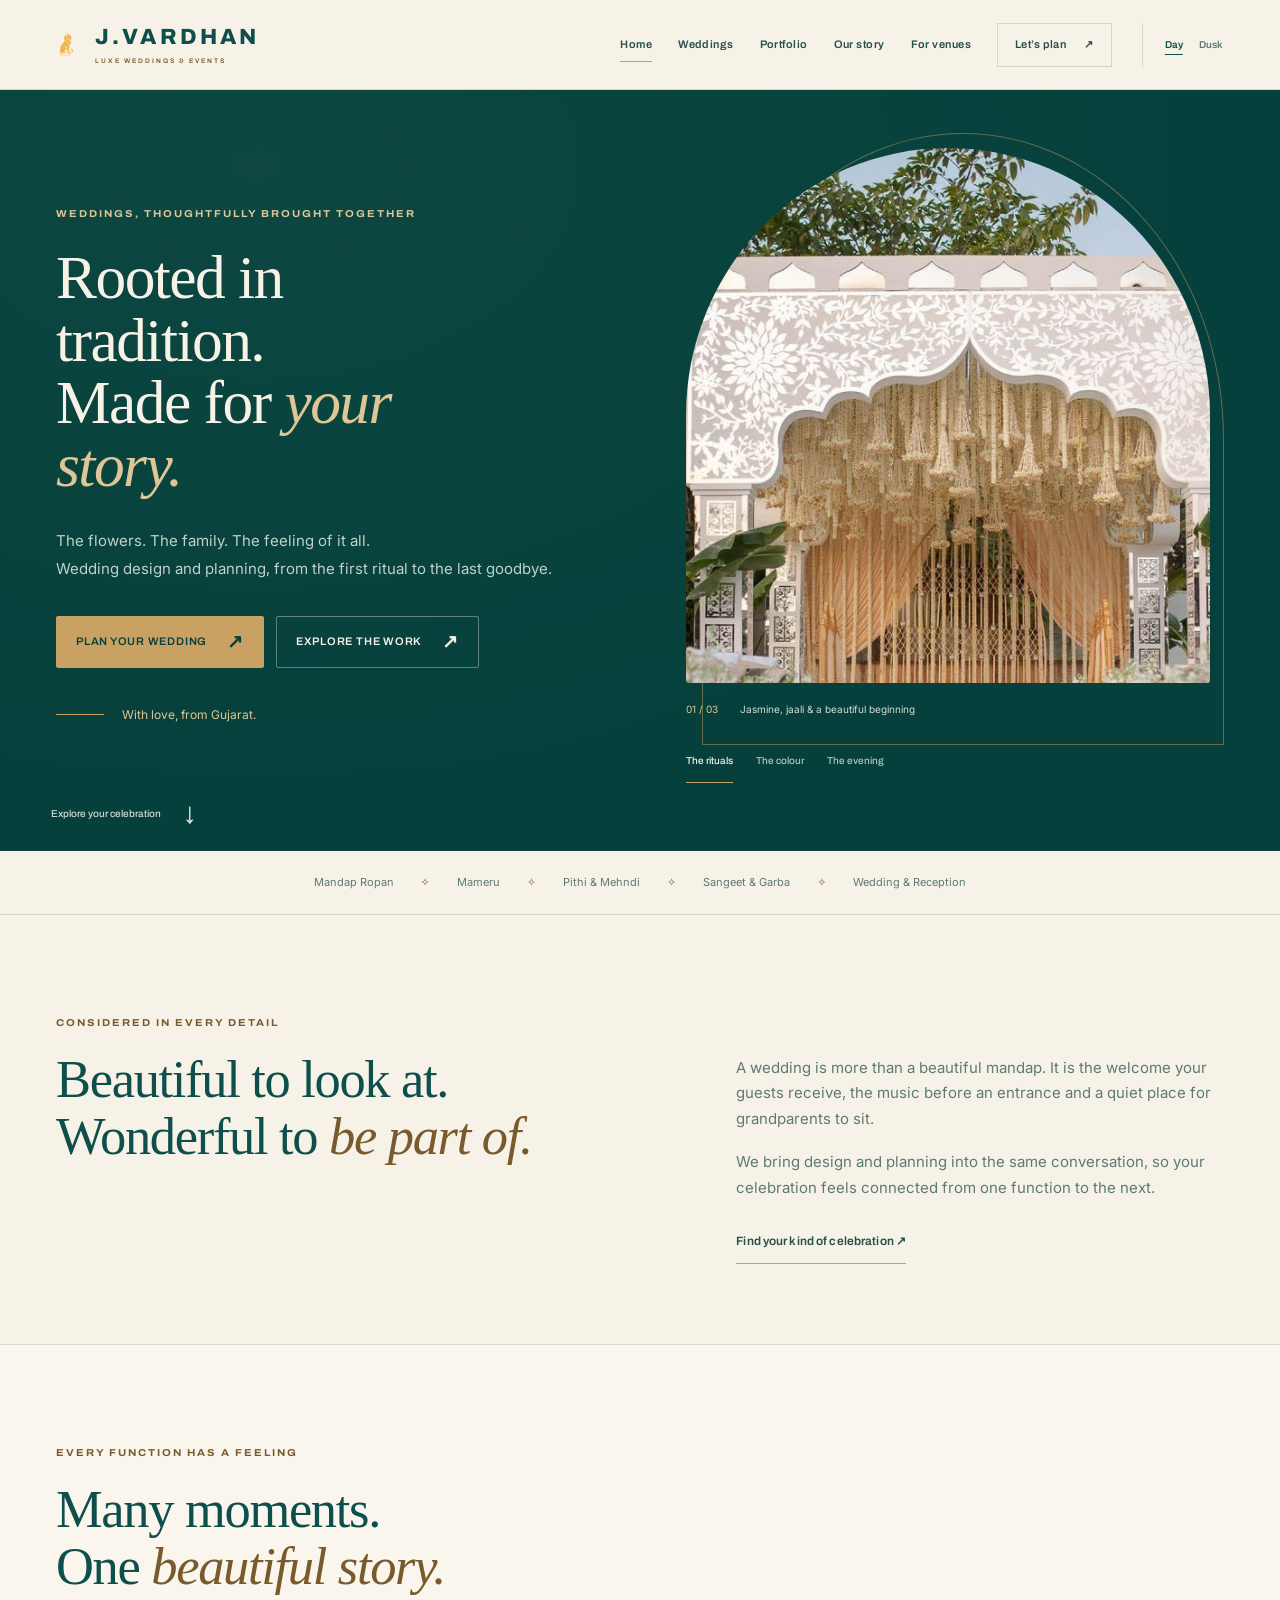
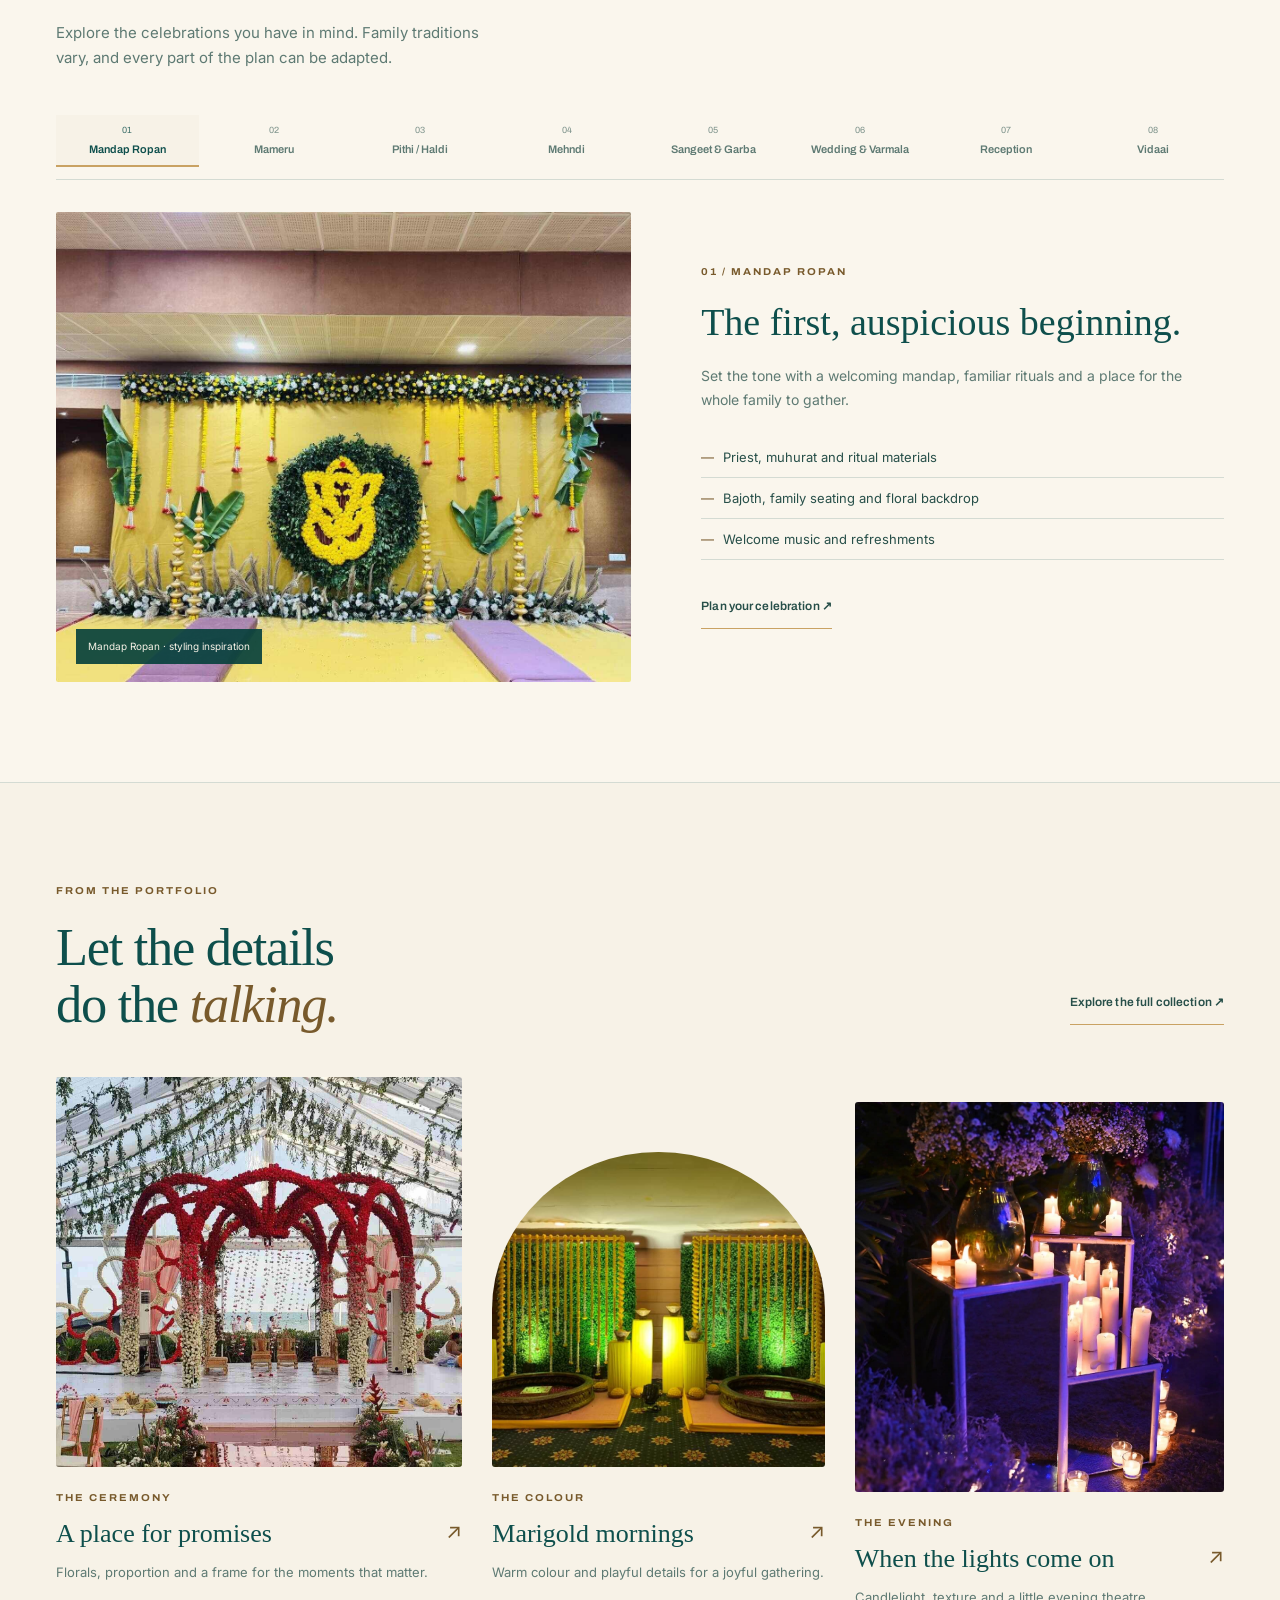
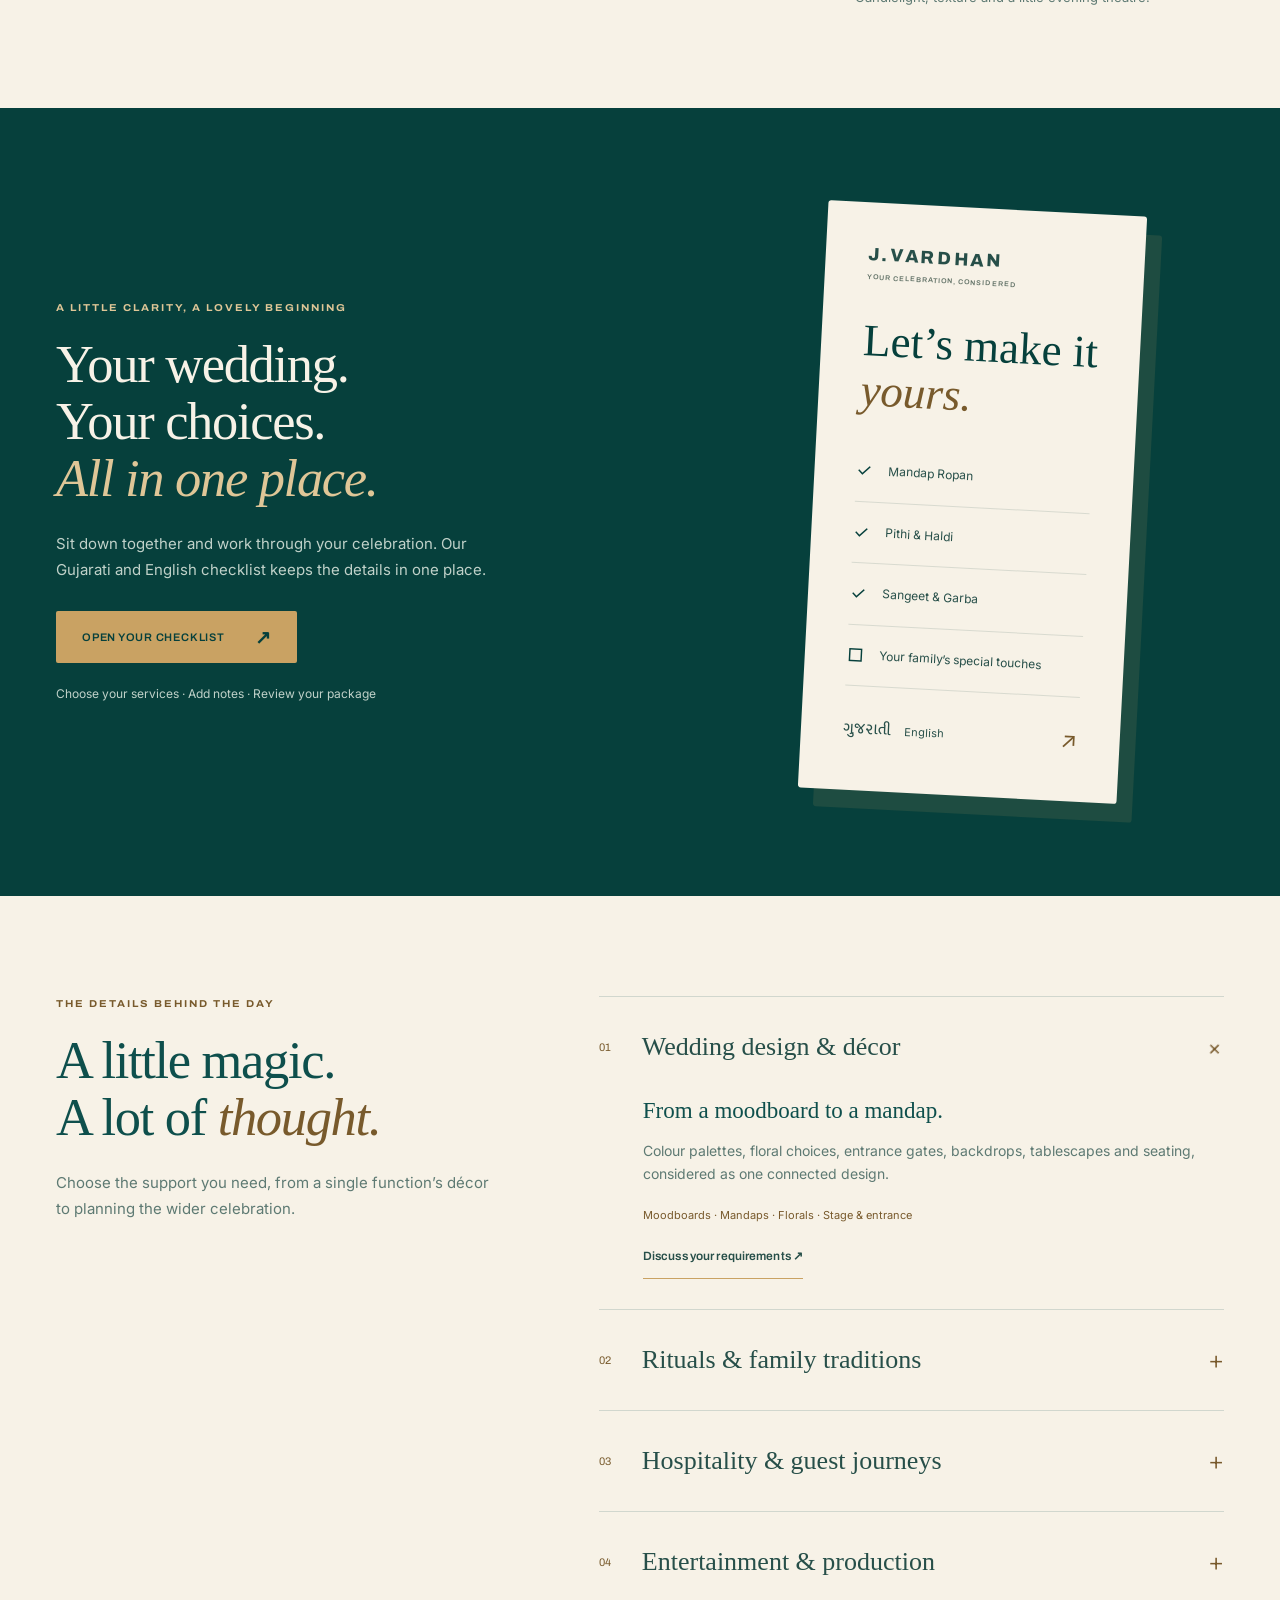
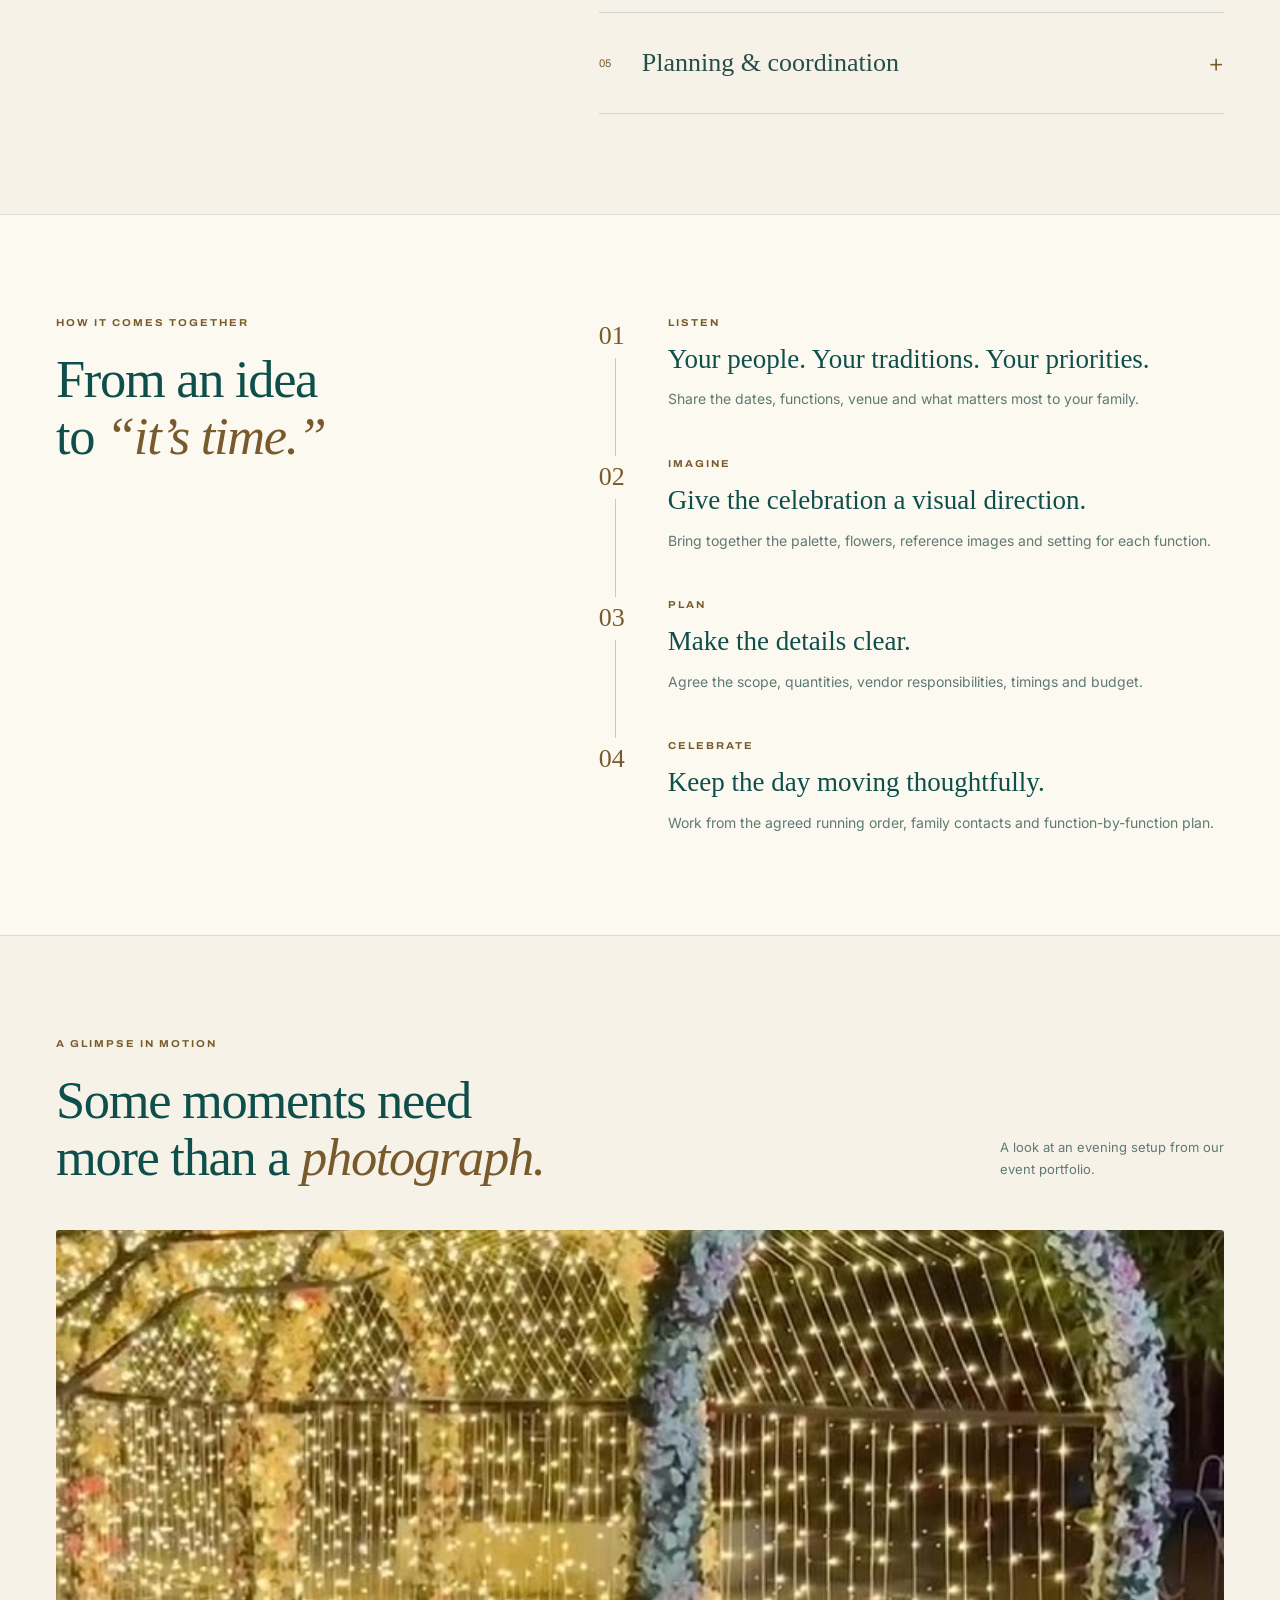
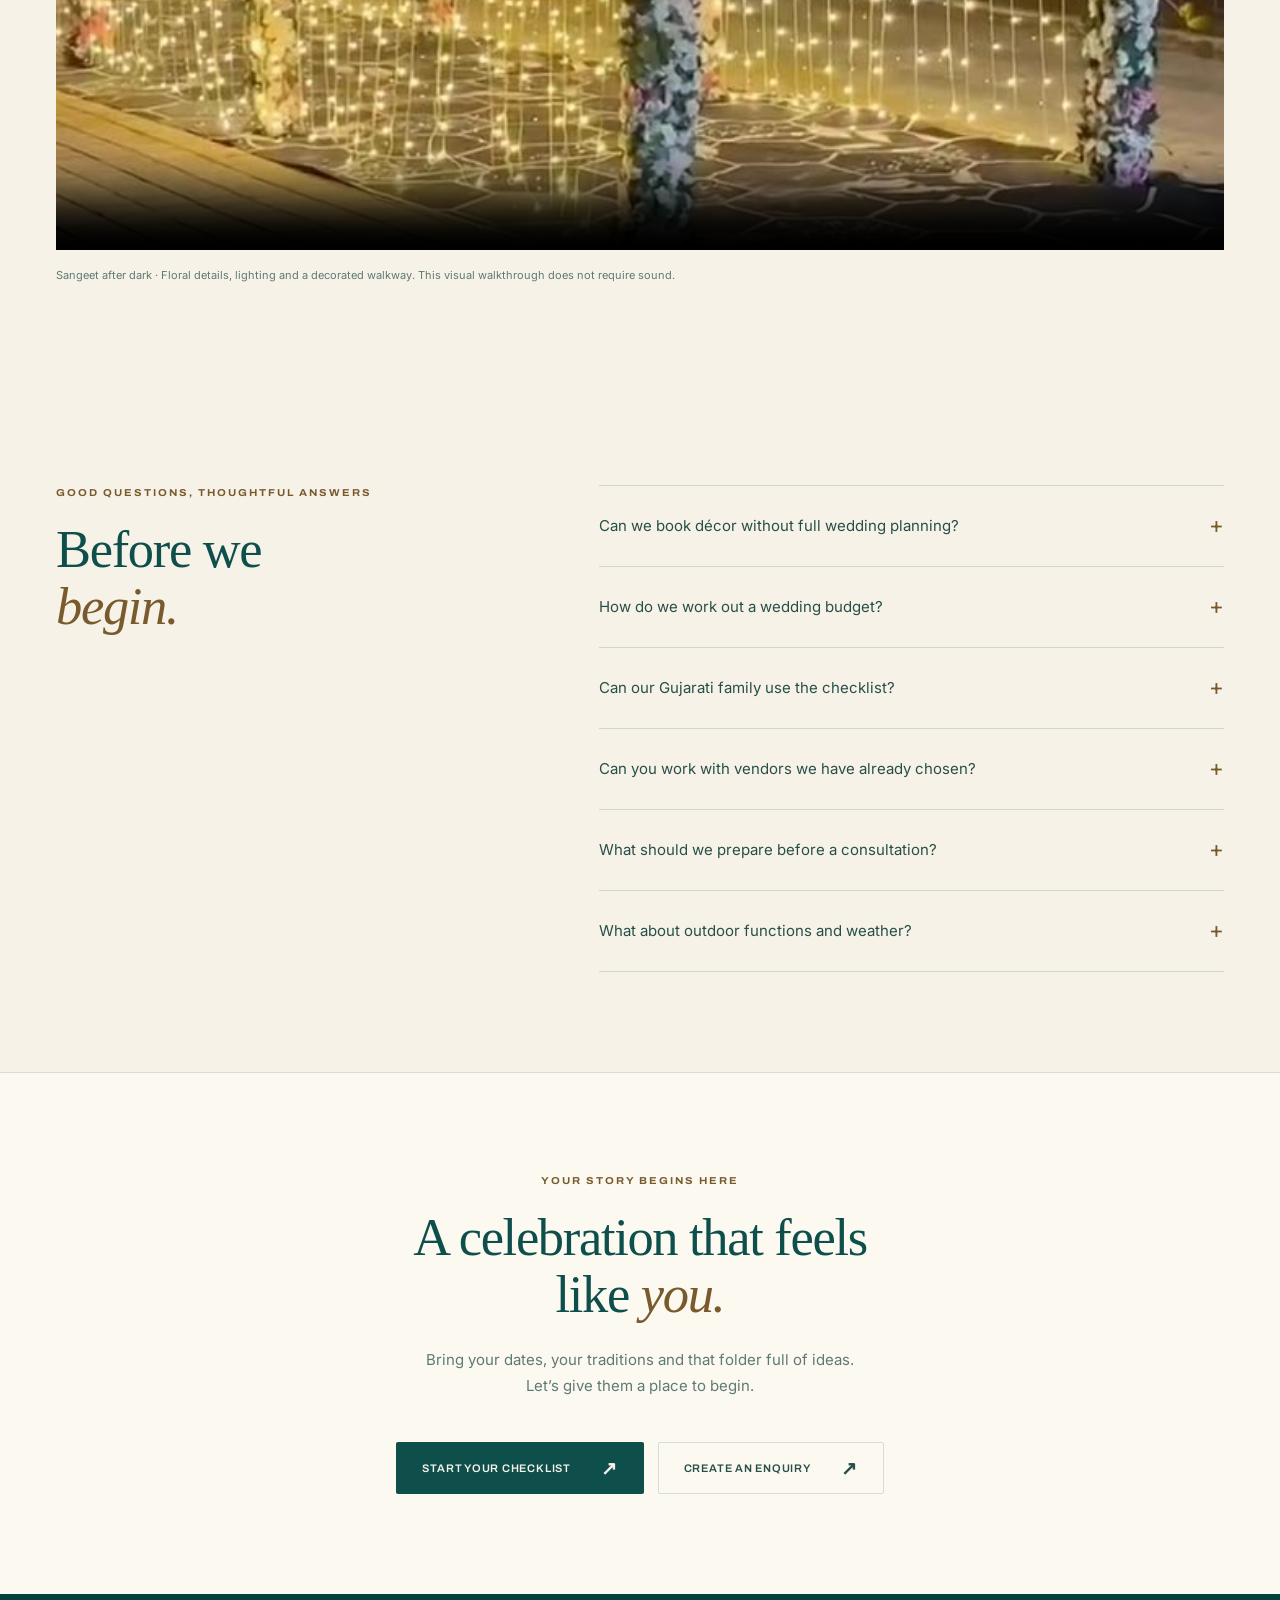
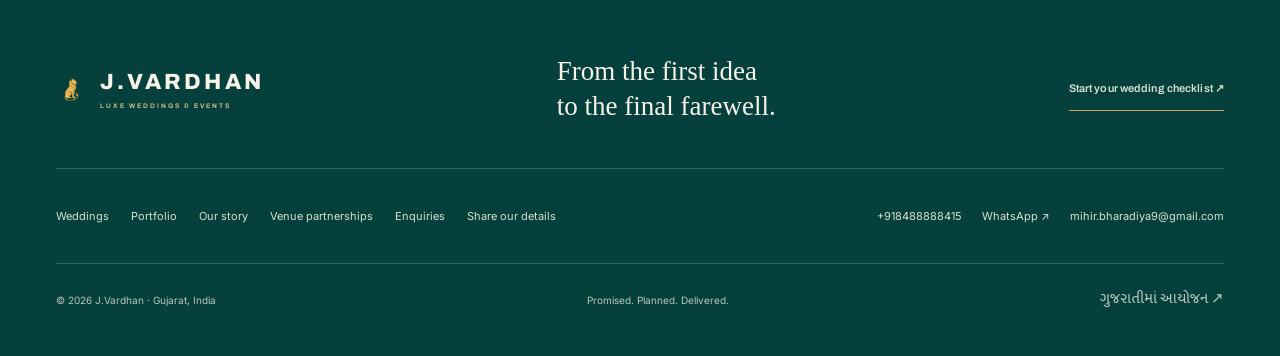
==== commit 2edc954e: "Unify wedding checklist and add Excel-based package pricing" ====
--- a/index.html
+++ b/index.html
@@ -347,7 +347,7 @@
 <a class="button primary" href="checklist.html">Open your checklist<span aria-hidden="true">↗</span>
 </a>
 </div>
-<p class="small-note">Choose your functions · Assign responsibilities · Save or share your brief</p>
+<p class="small-note">Choose your services · Add notes · Review your package</p>
 </div>
 <a class="planning-paper reveal" href="checklist.html" aria-label="Open the bilingual wedding checklist">
 <span class="paper-brand">J.VARDHAN</span>
@@ -533,7 +533,7 @@
 <details class="reveal">
 <summary>Can our Gujarati family use the checklist?<span aria-hidden="true">+</span>
 </summary>
-<p>Yes. Our checklist switches between Gujarati and English without losing your selections. It begins with Mandap Ropan and lets you include only the functions and services you need.</p>
+<p>Yes. Our checklist switches between Gujarati and English without losing your selections. It brings 200 items into one list, from shared planning to each function, with package estimates using your own rates.</p>
 </details>
 <details class="reveal">
 <summary>Can you work with vendors we have already chosen?<span aria-hidden="true">+</span>
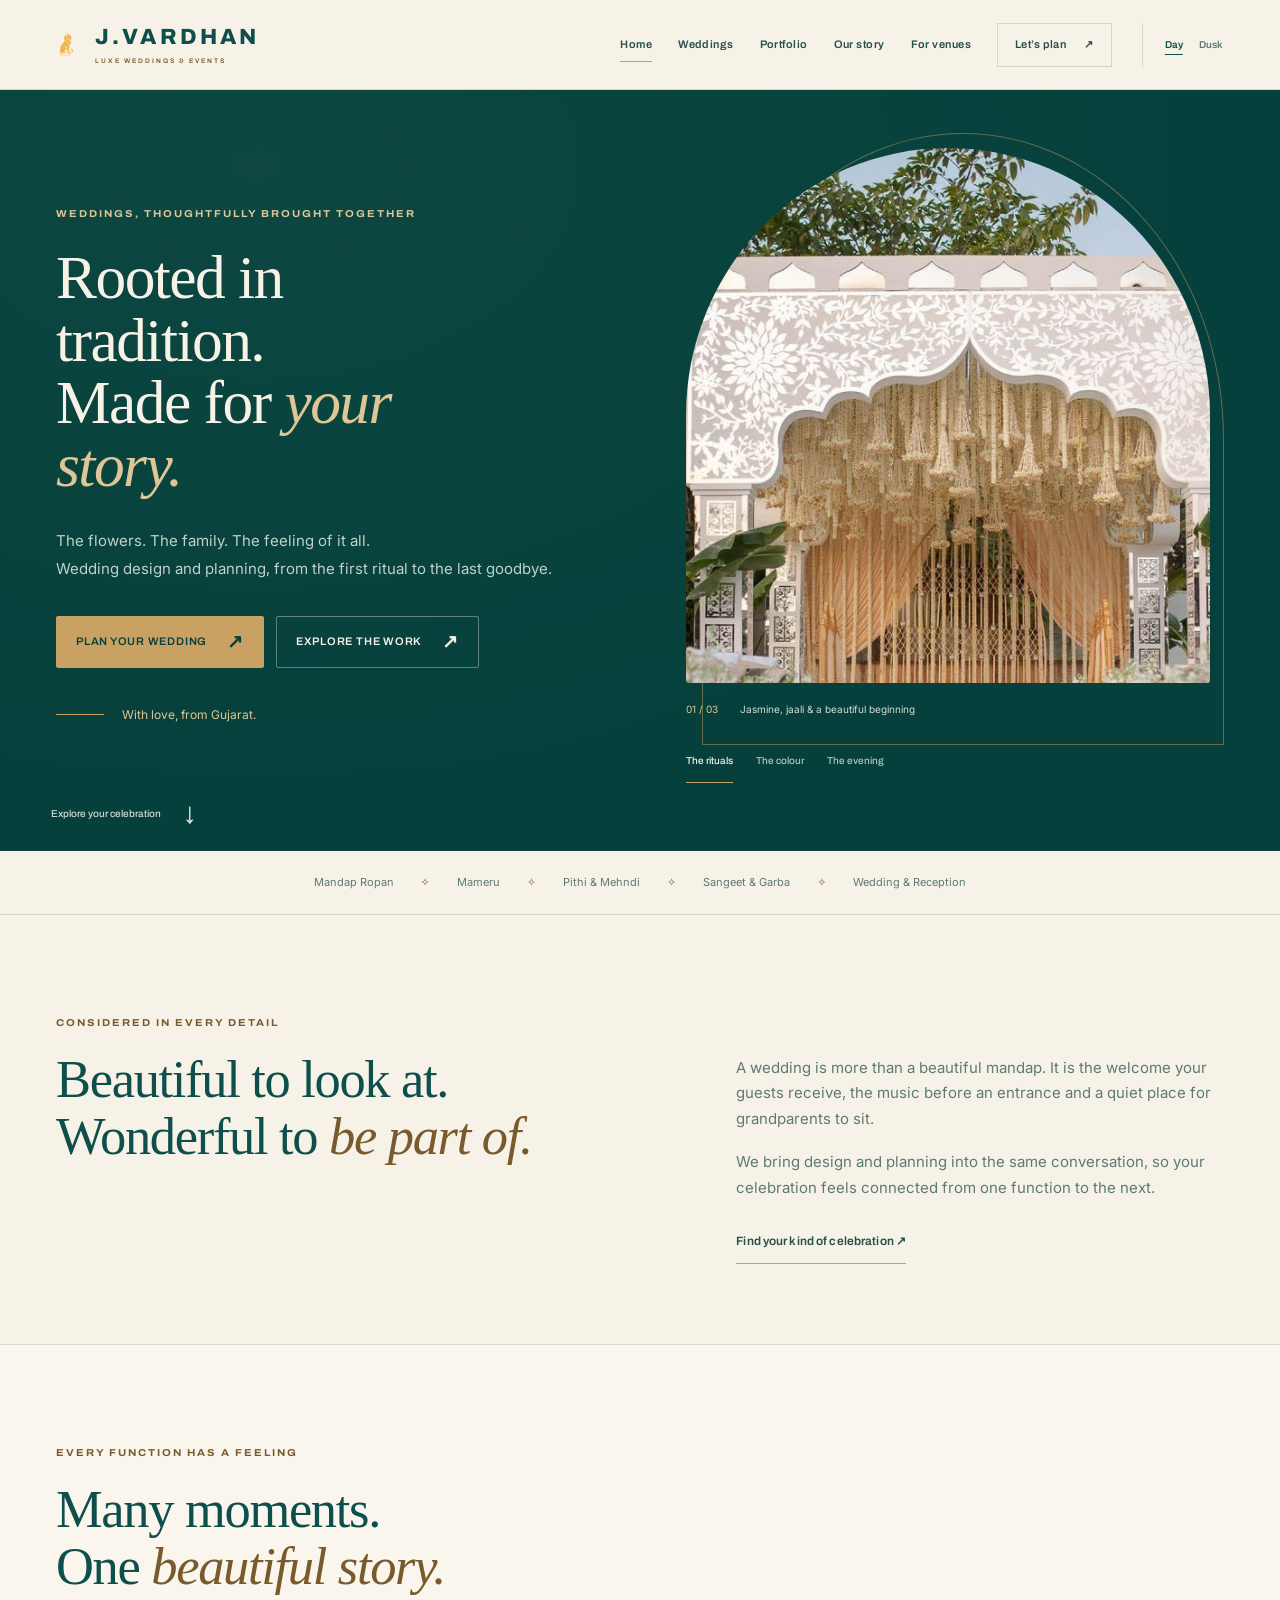
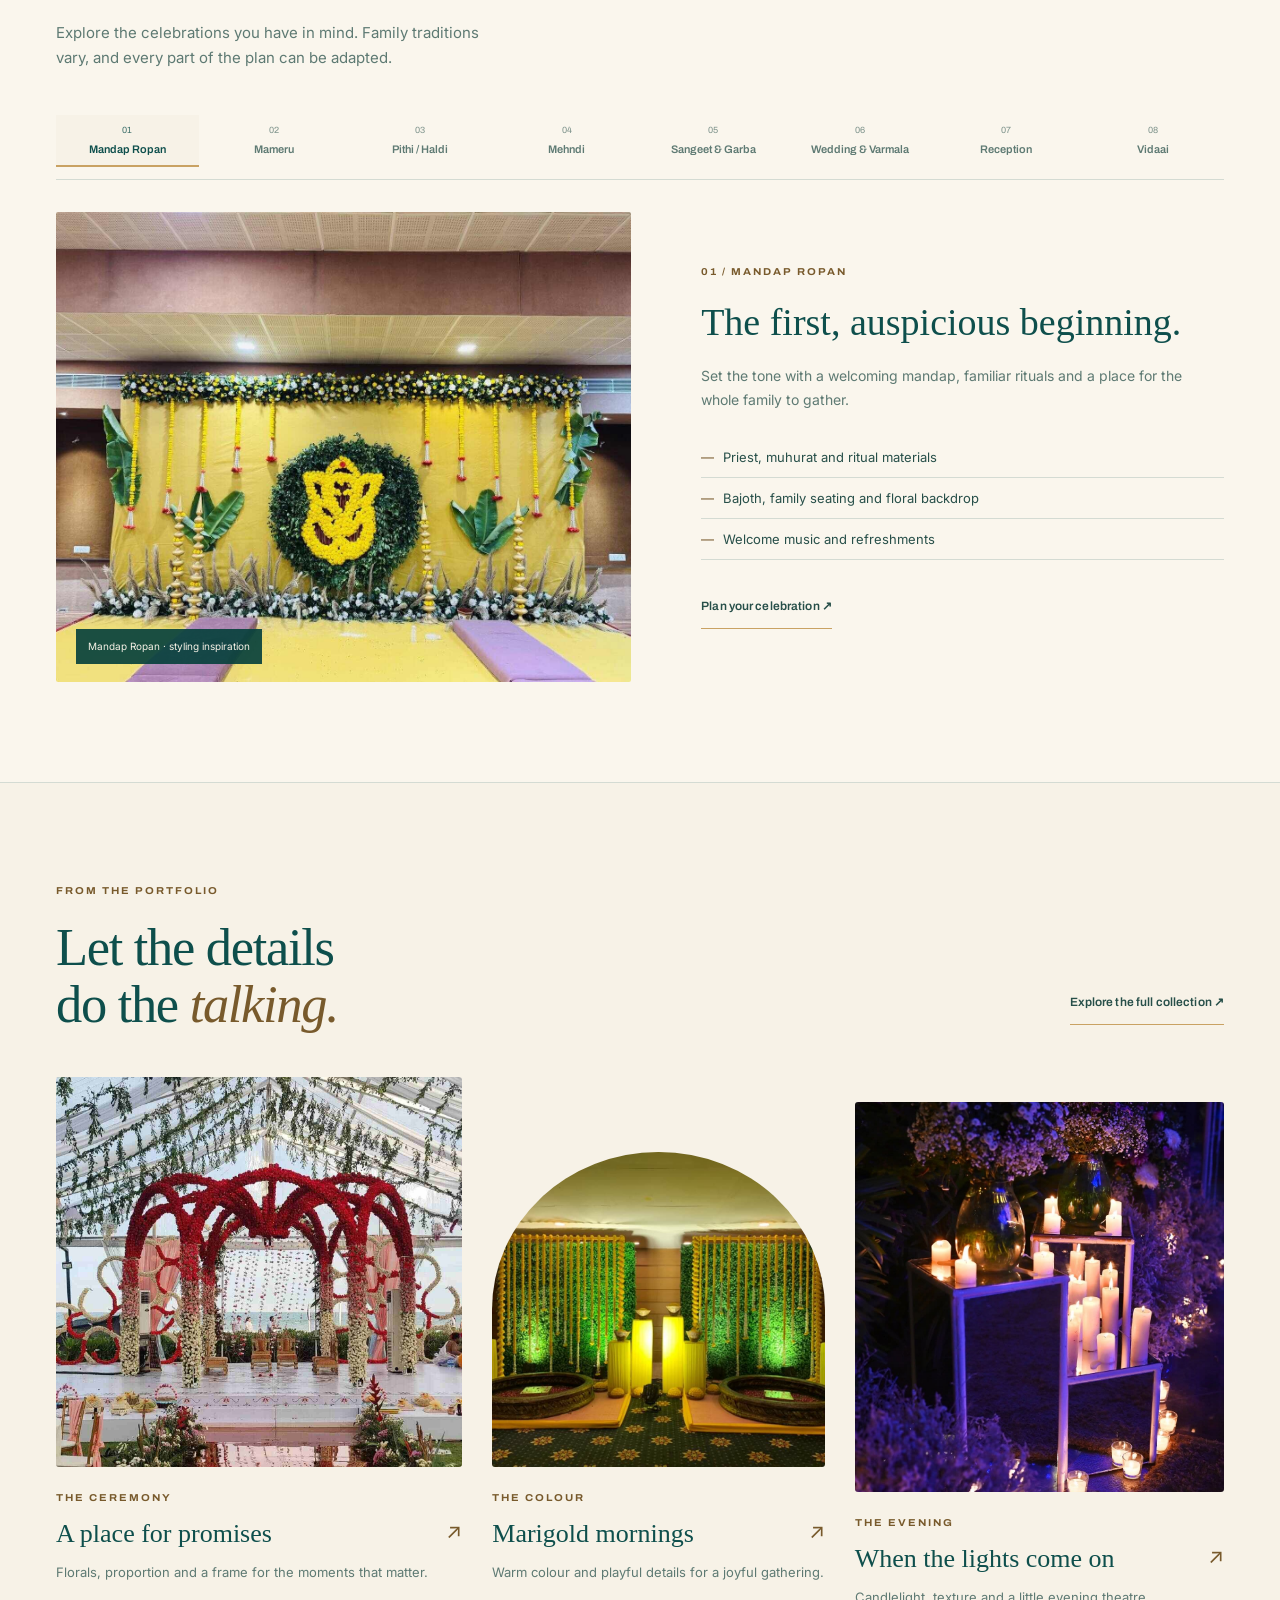
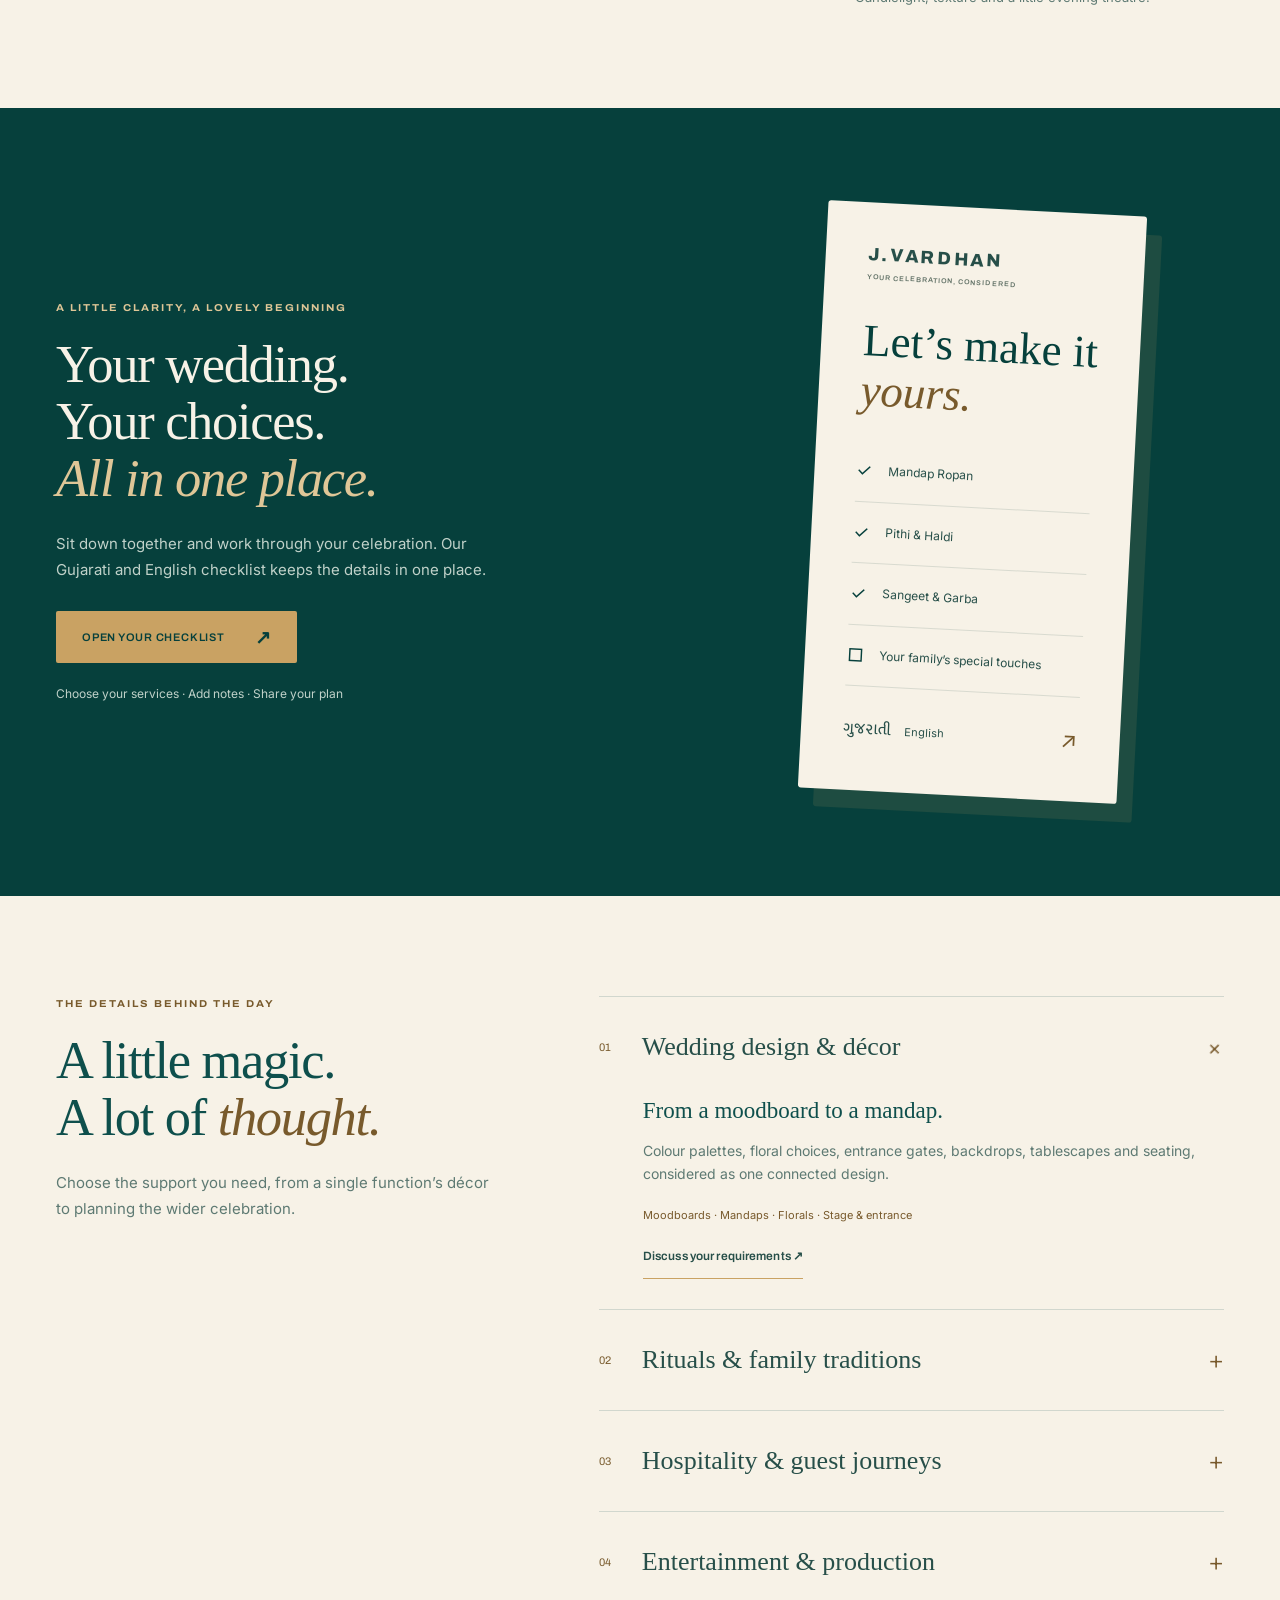
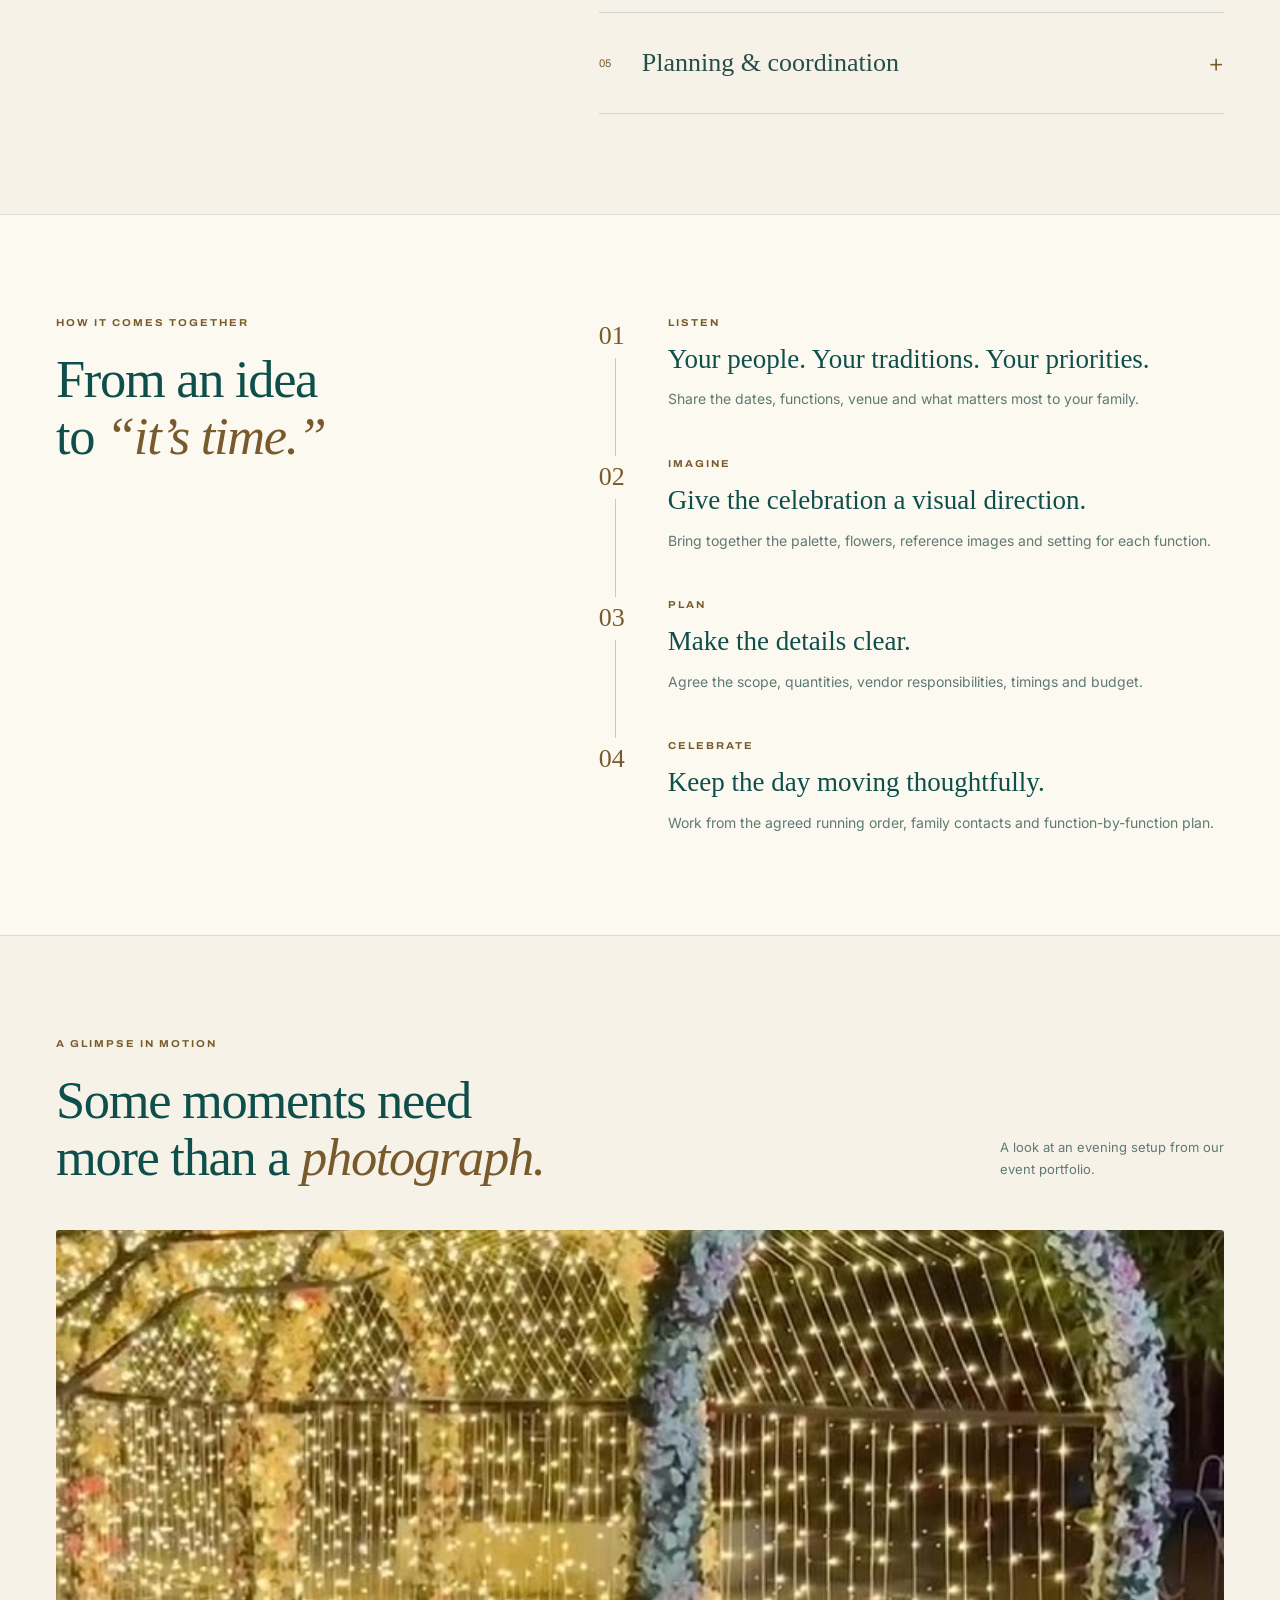
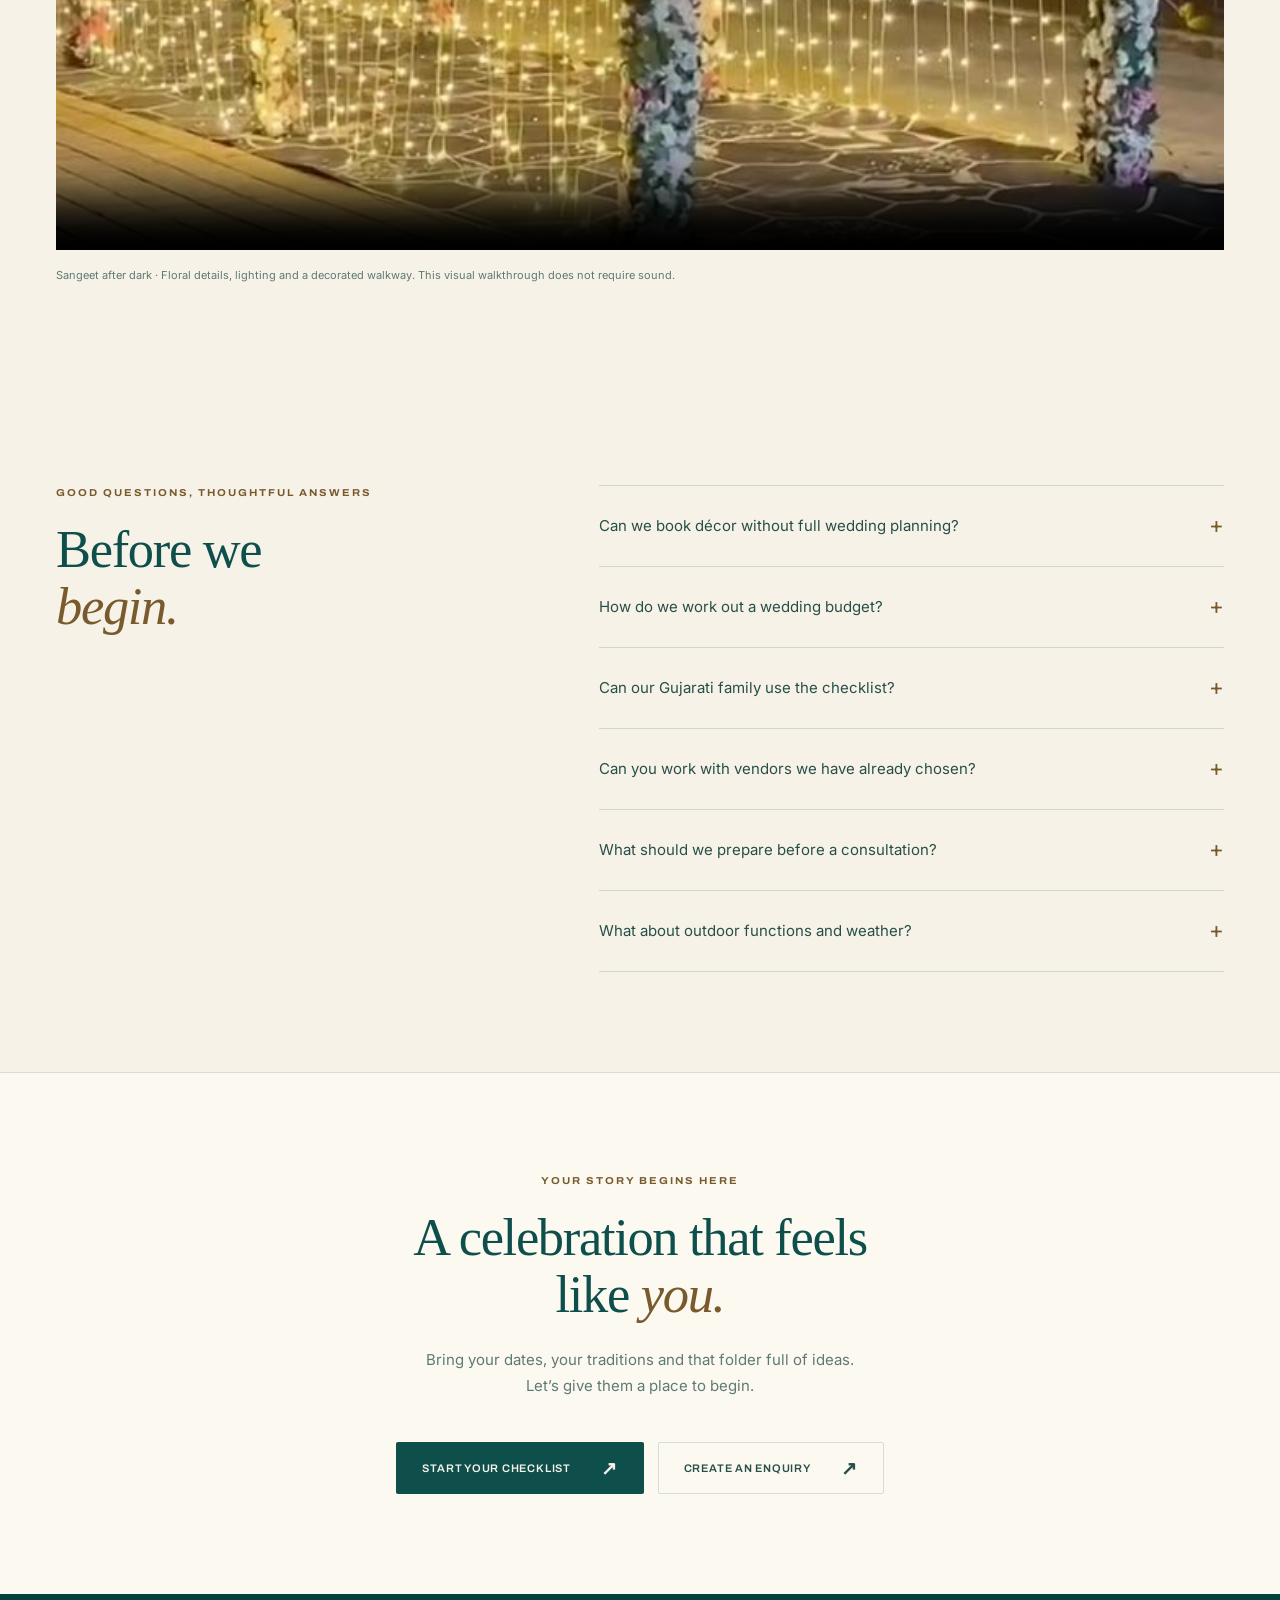
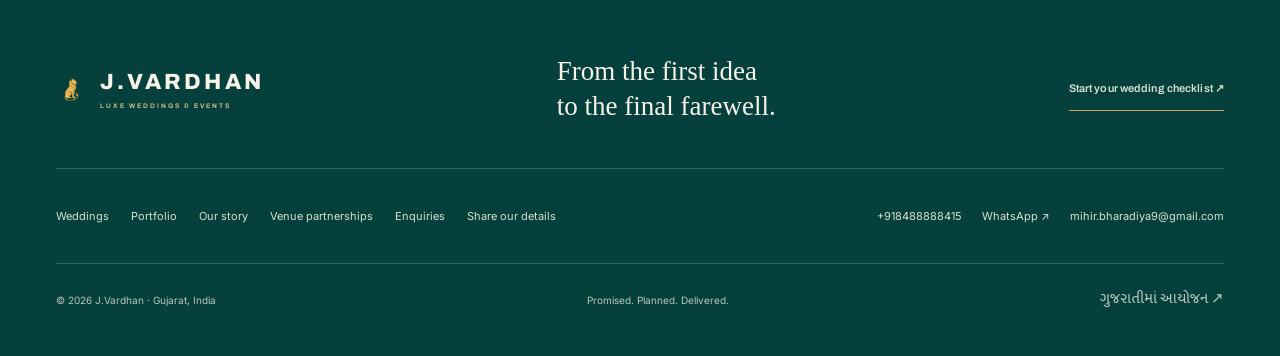
==== commit 0f8051c1: "Keep pricing private and simplify the client checklist" ====
--- a/index.html
+++ b/index.html
@@ -347,7 +347,7 @@
 <a class="button primary" href="checklist.html">Open your checklist<span aria-hidden="true">↗</span>
 </a>
 </div>
-<p class="small-note">Choose your services · Add notes · Review your package</p>
+<p class="small-note">Choose your services · Add notes · Share your plan</p>
 </div>
 <a class="planning-paper reveal" href="checklist.html" aria-label="Open the bilingual wedding checklist">
 <span class="paper-brand">J.VARDHAN</span>
@@ -533,7 +533,7 @@
 <details class="reveal">
 <summary>Can our Gujarati family use the checklist?<span aria-hidden="true">+</span>
 </summary>
-<p>Yes. Our checklist switches between Gujarati and English without losing your selections. It brings 200 items into one list, from shared planning to each function, with package estimates using your own rates.</p>
+<p>Yes. Our checklist switches between Gujarati and English without losing your selections. It brings 200 items into one list, from shared planning to each function, with selections and notes you can share with your planner.</p>
 </details>
 <details class="reveal">
 <summary>Can you work with vendors we have already chosen?<span aria-hidden="true">+</span>
